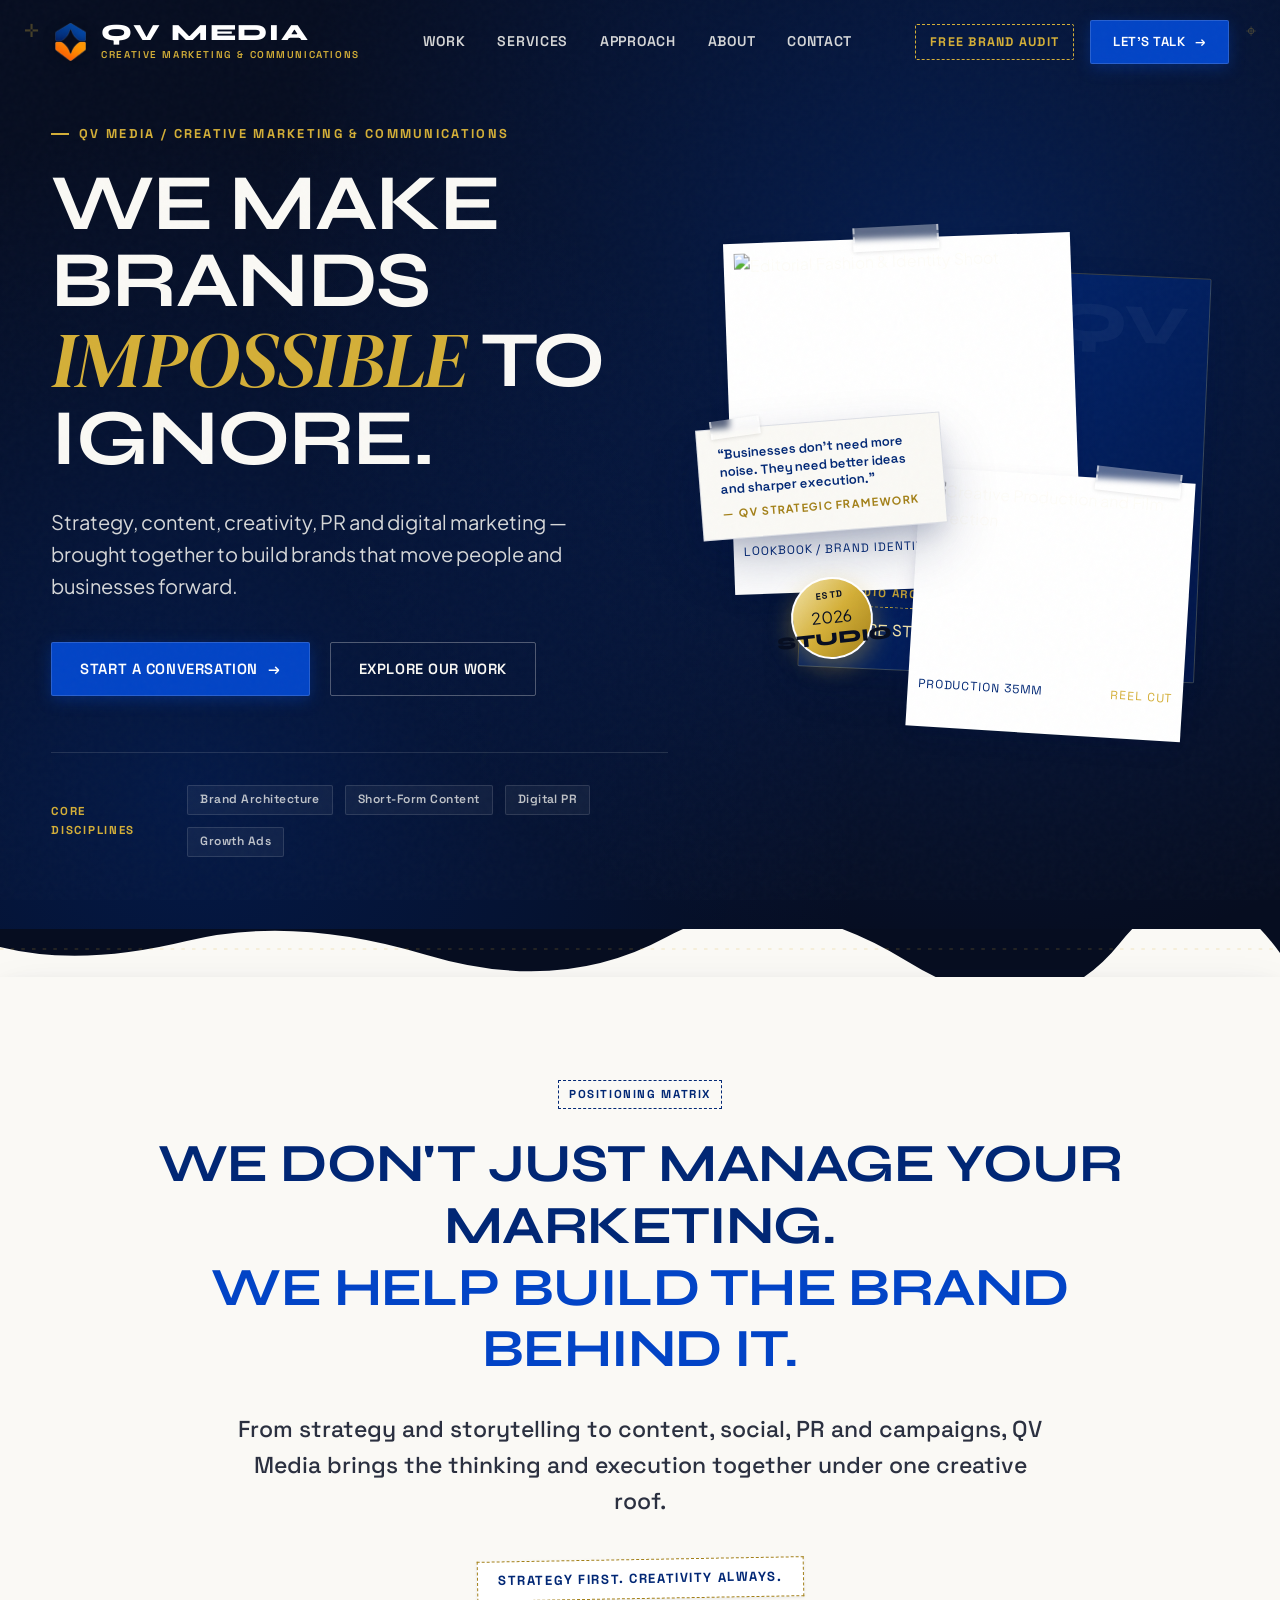
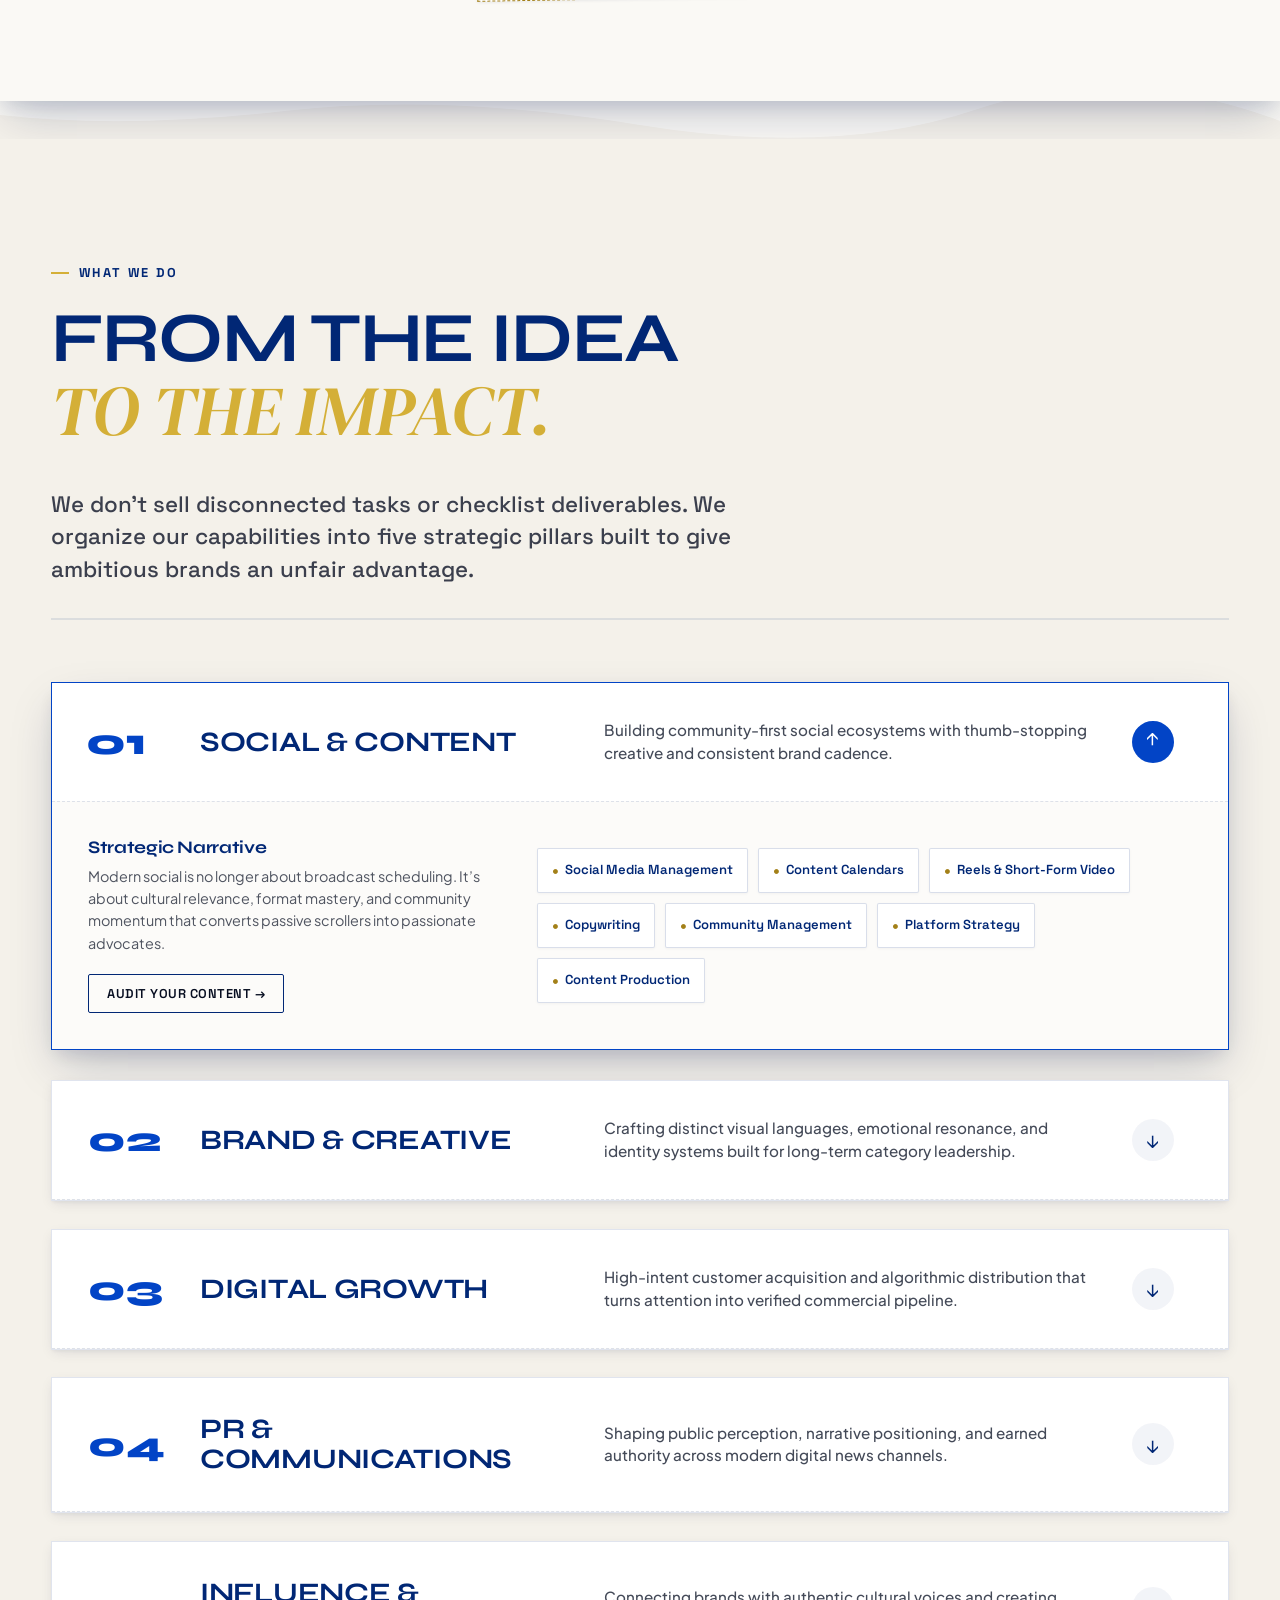
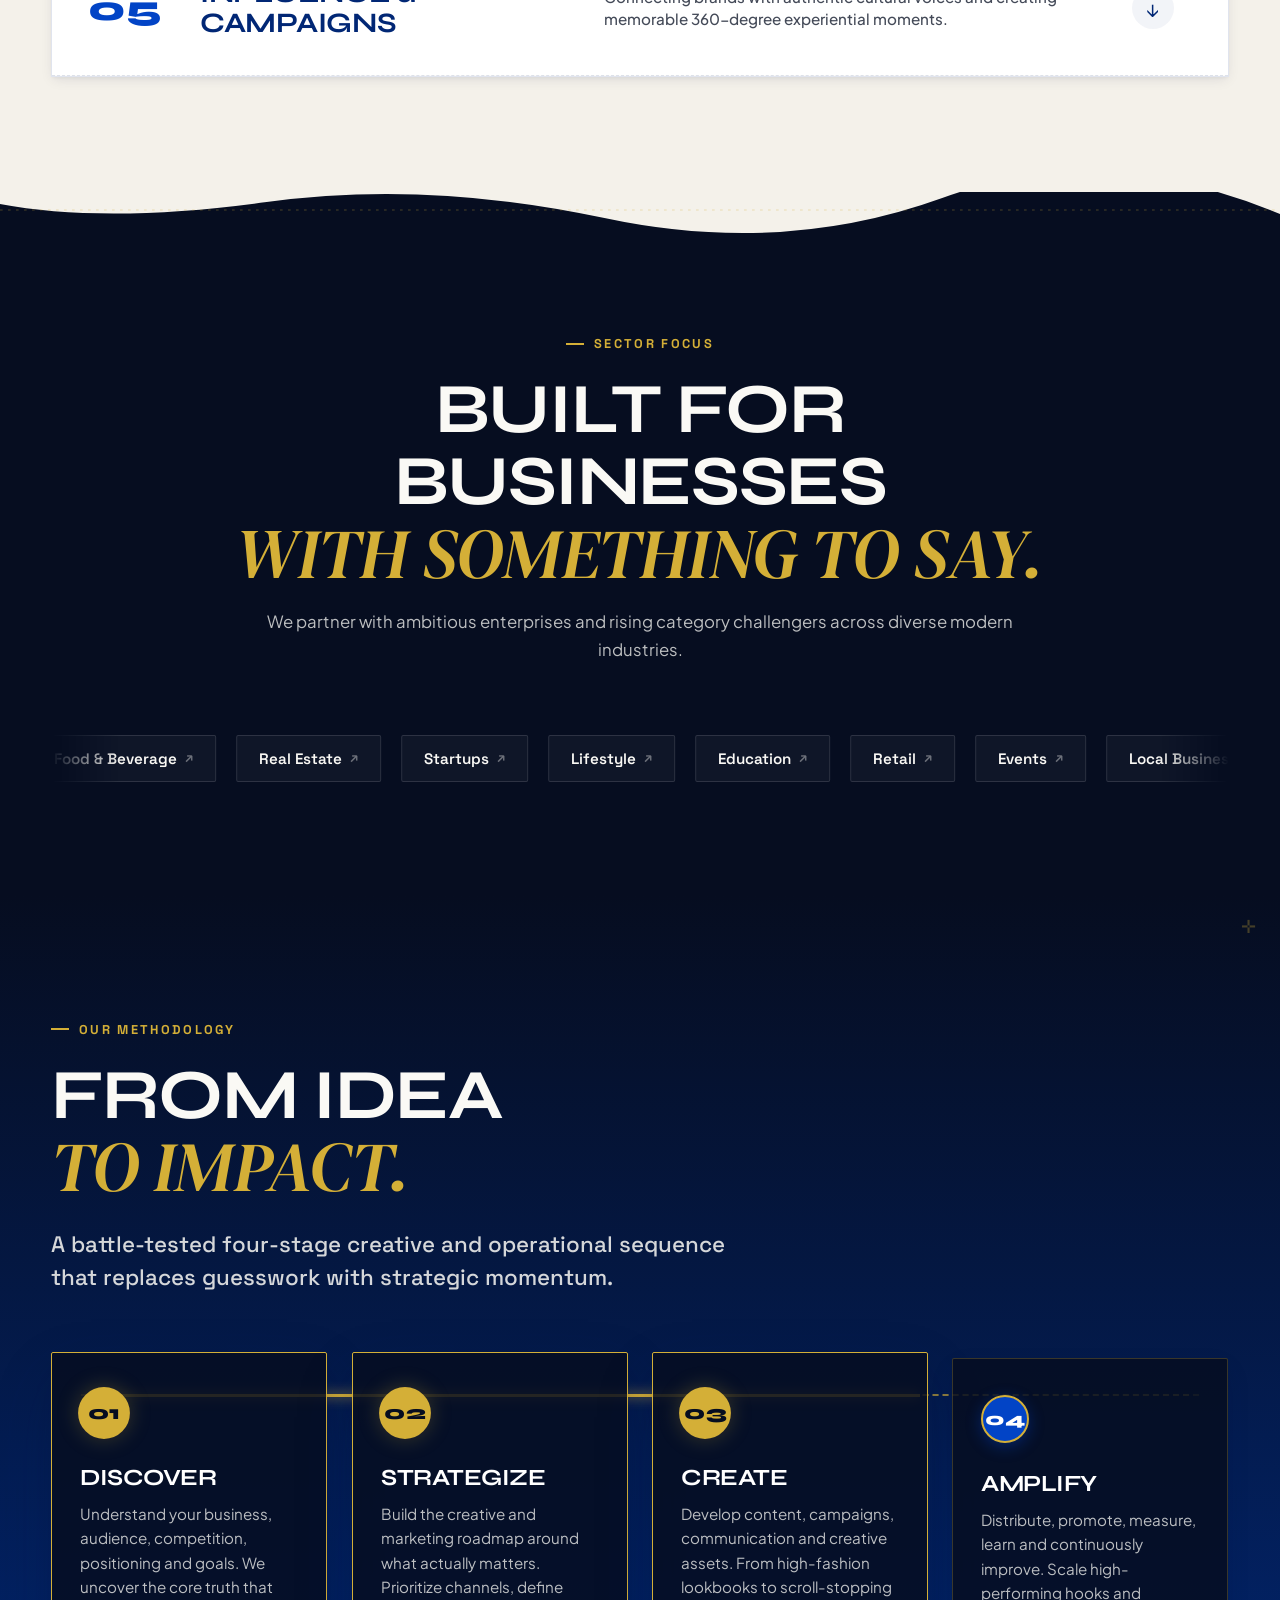
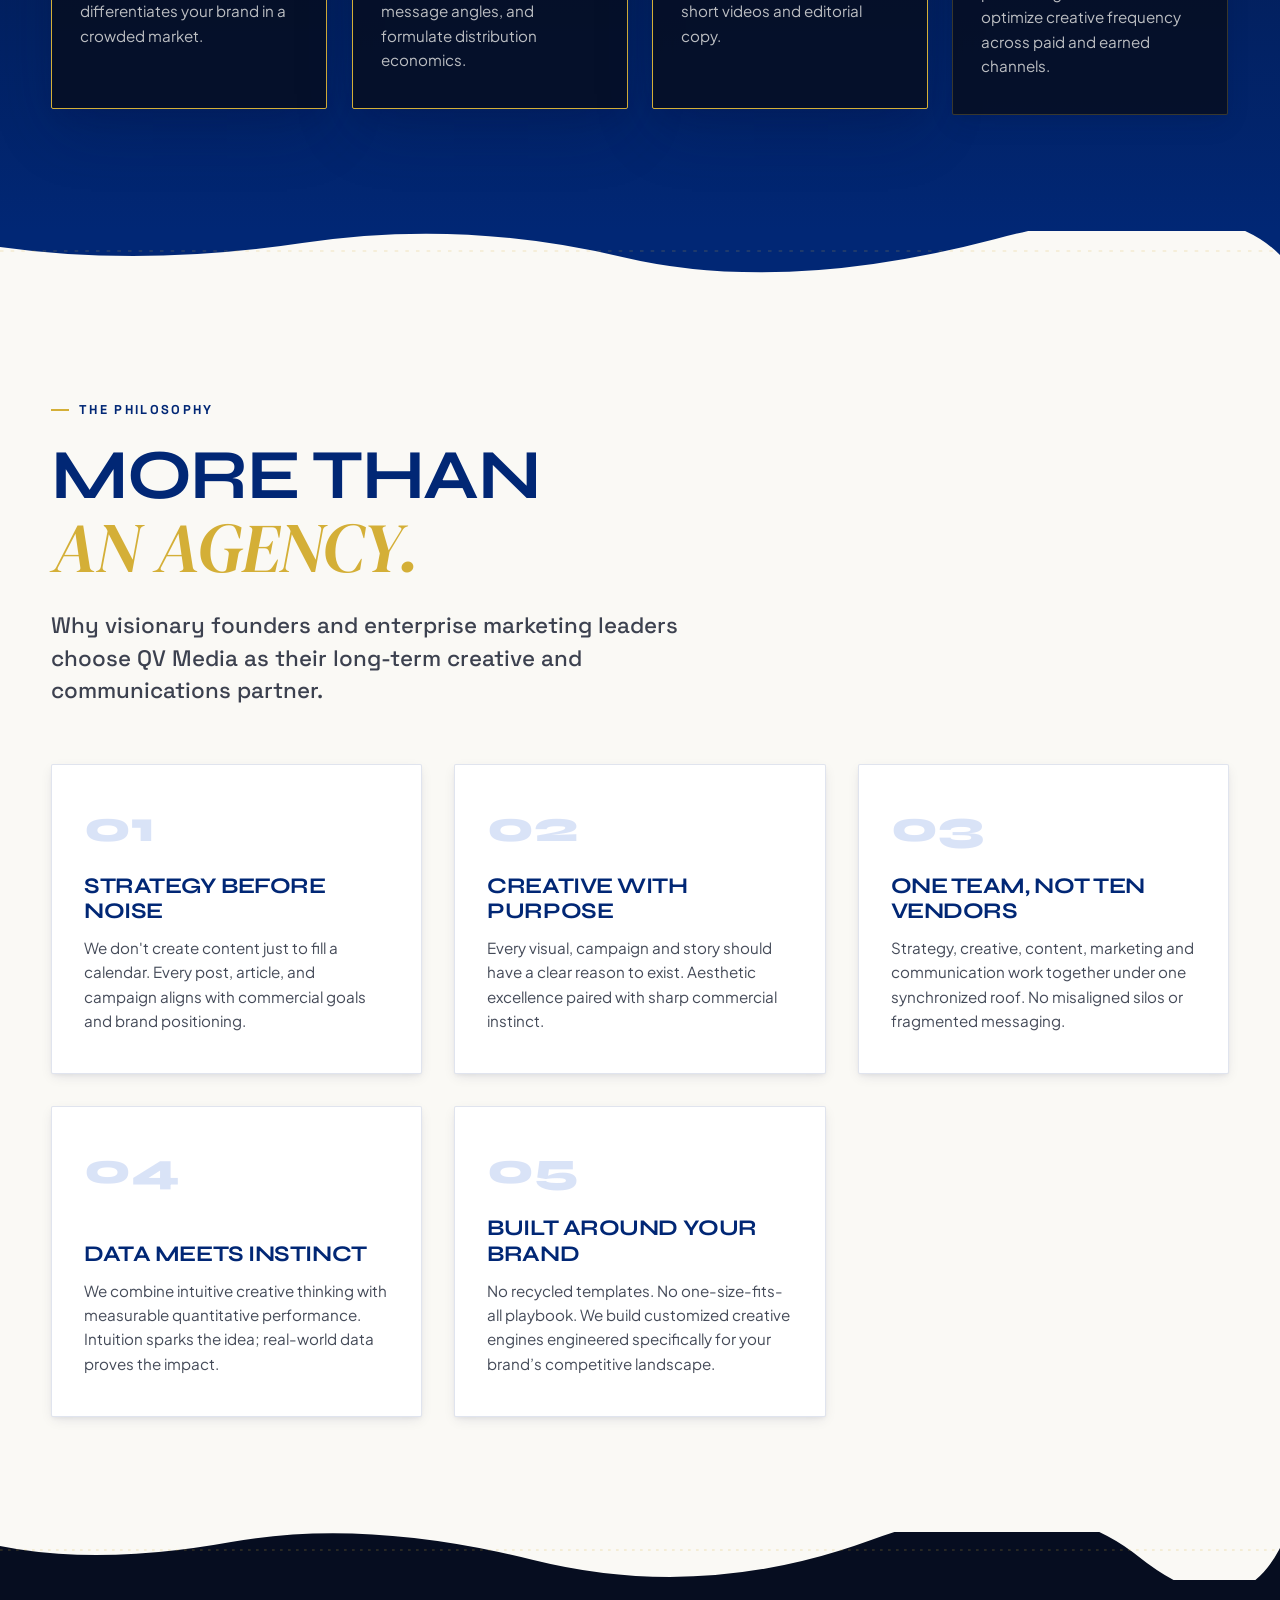
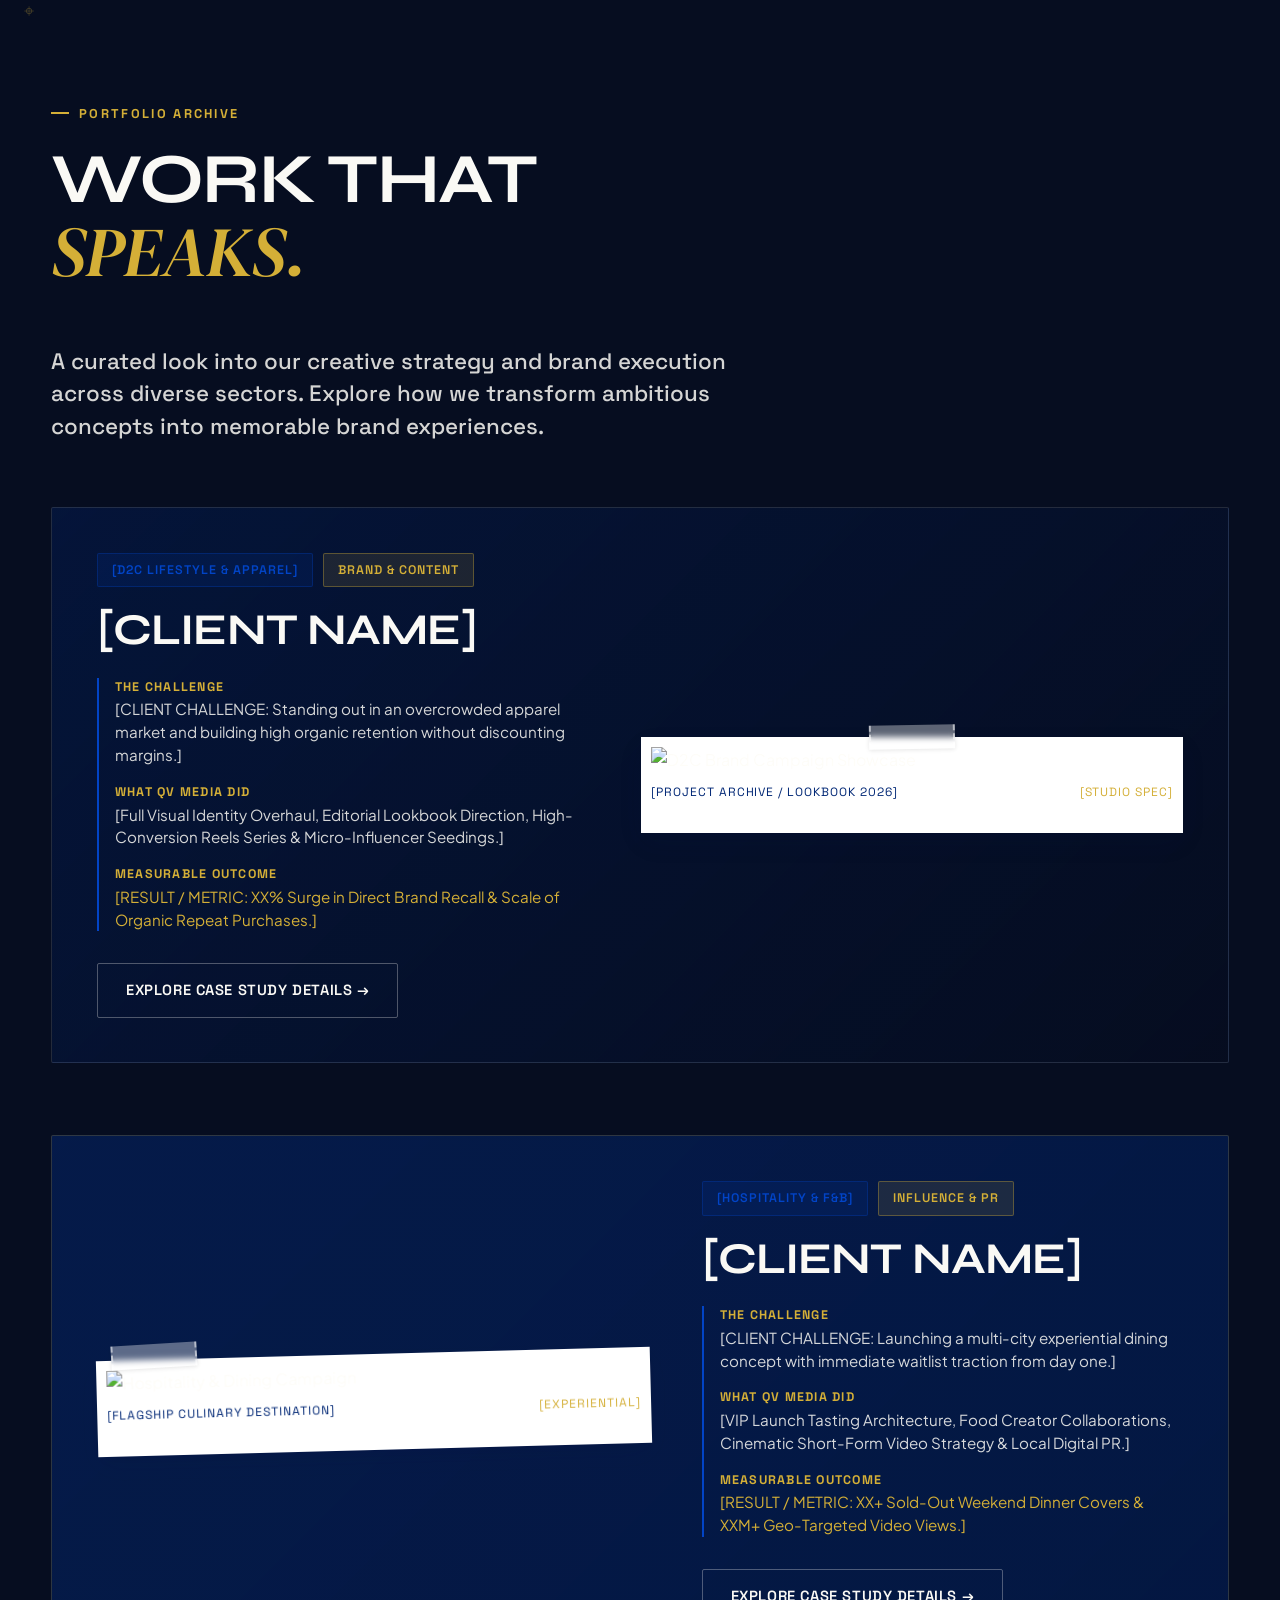
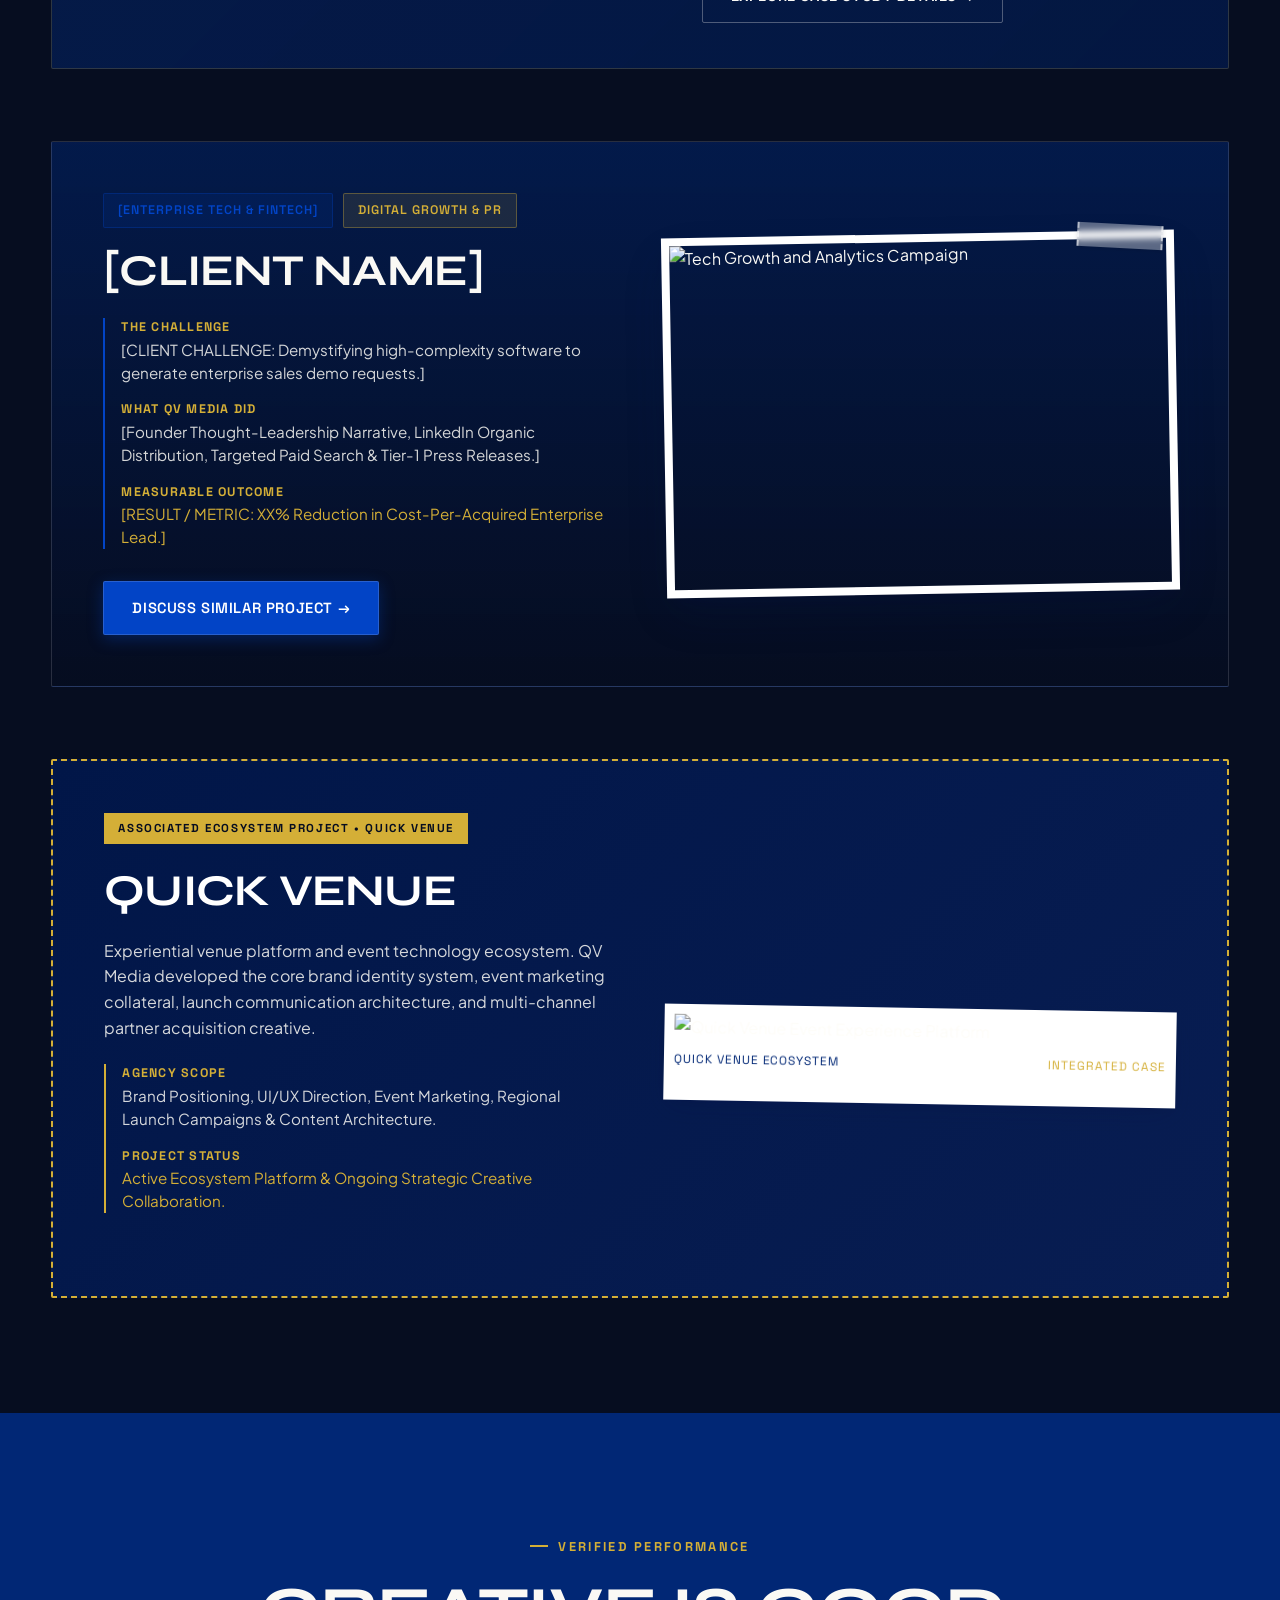
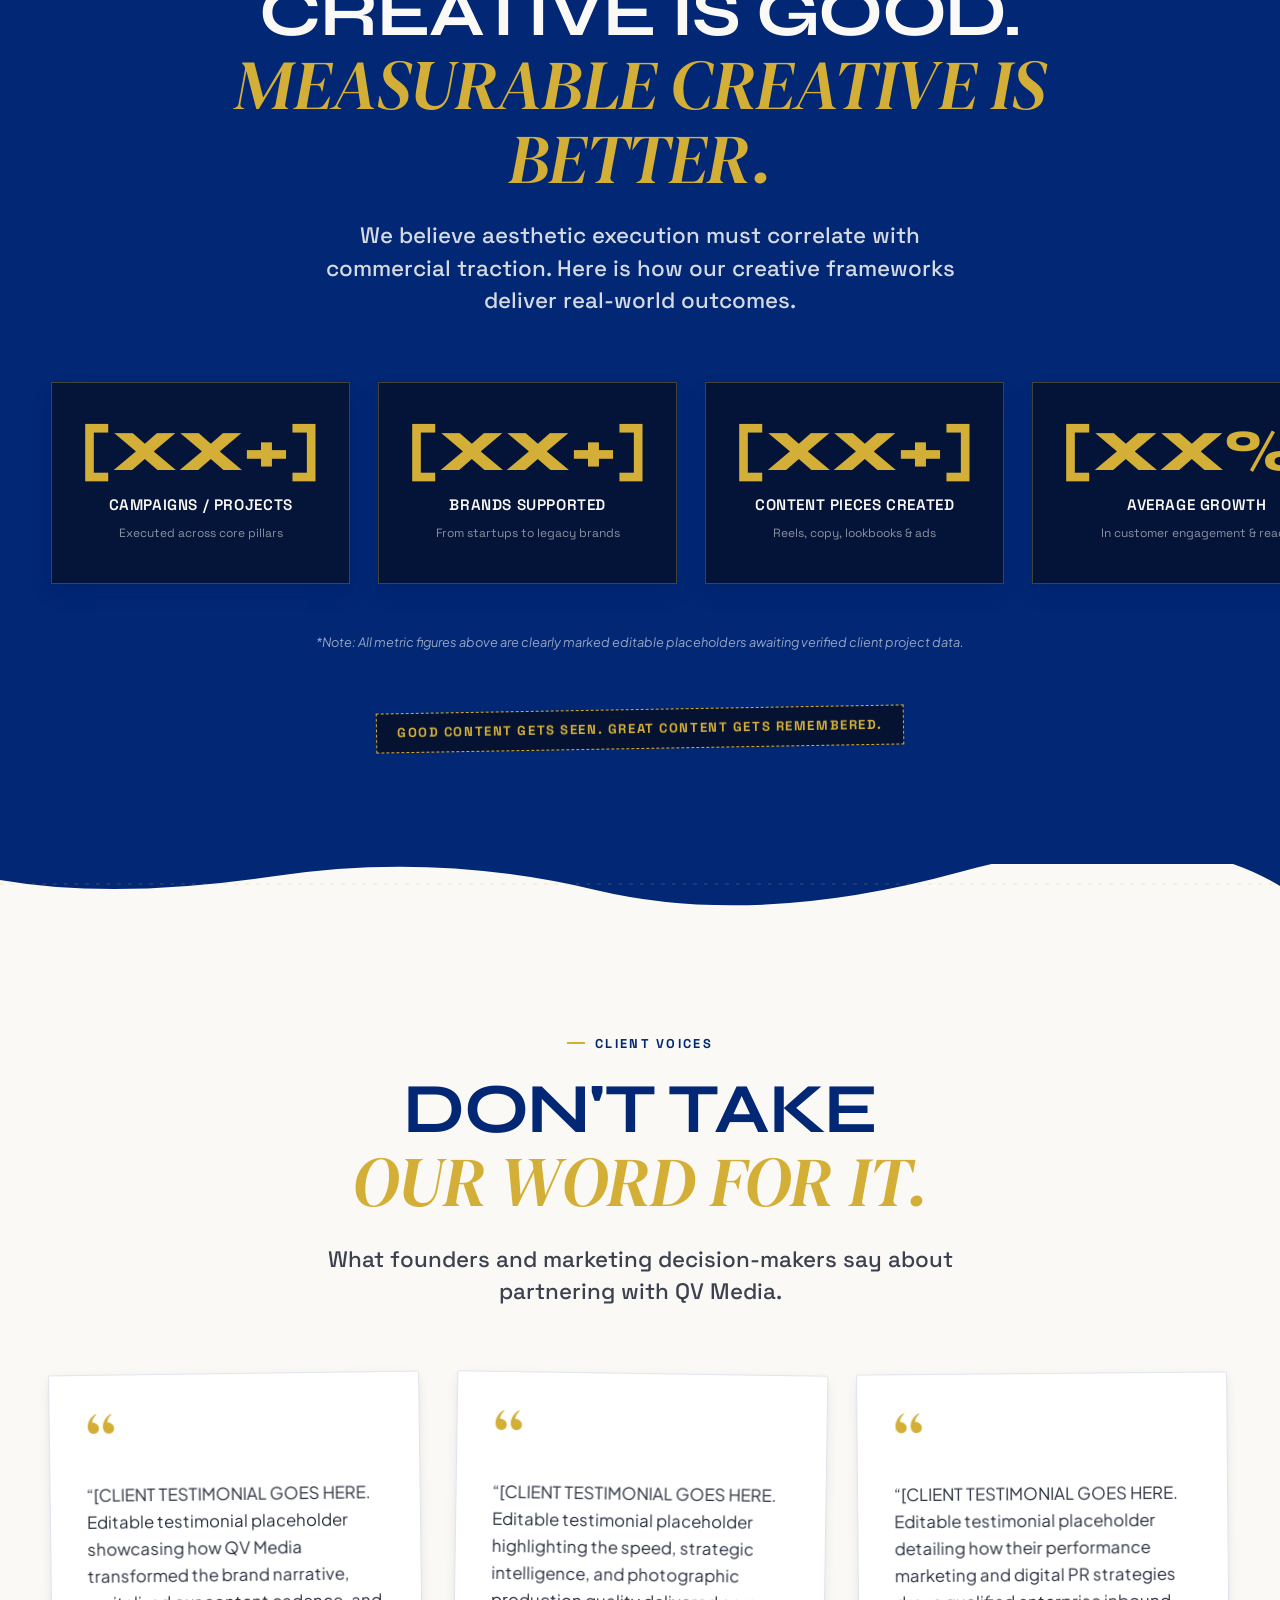
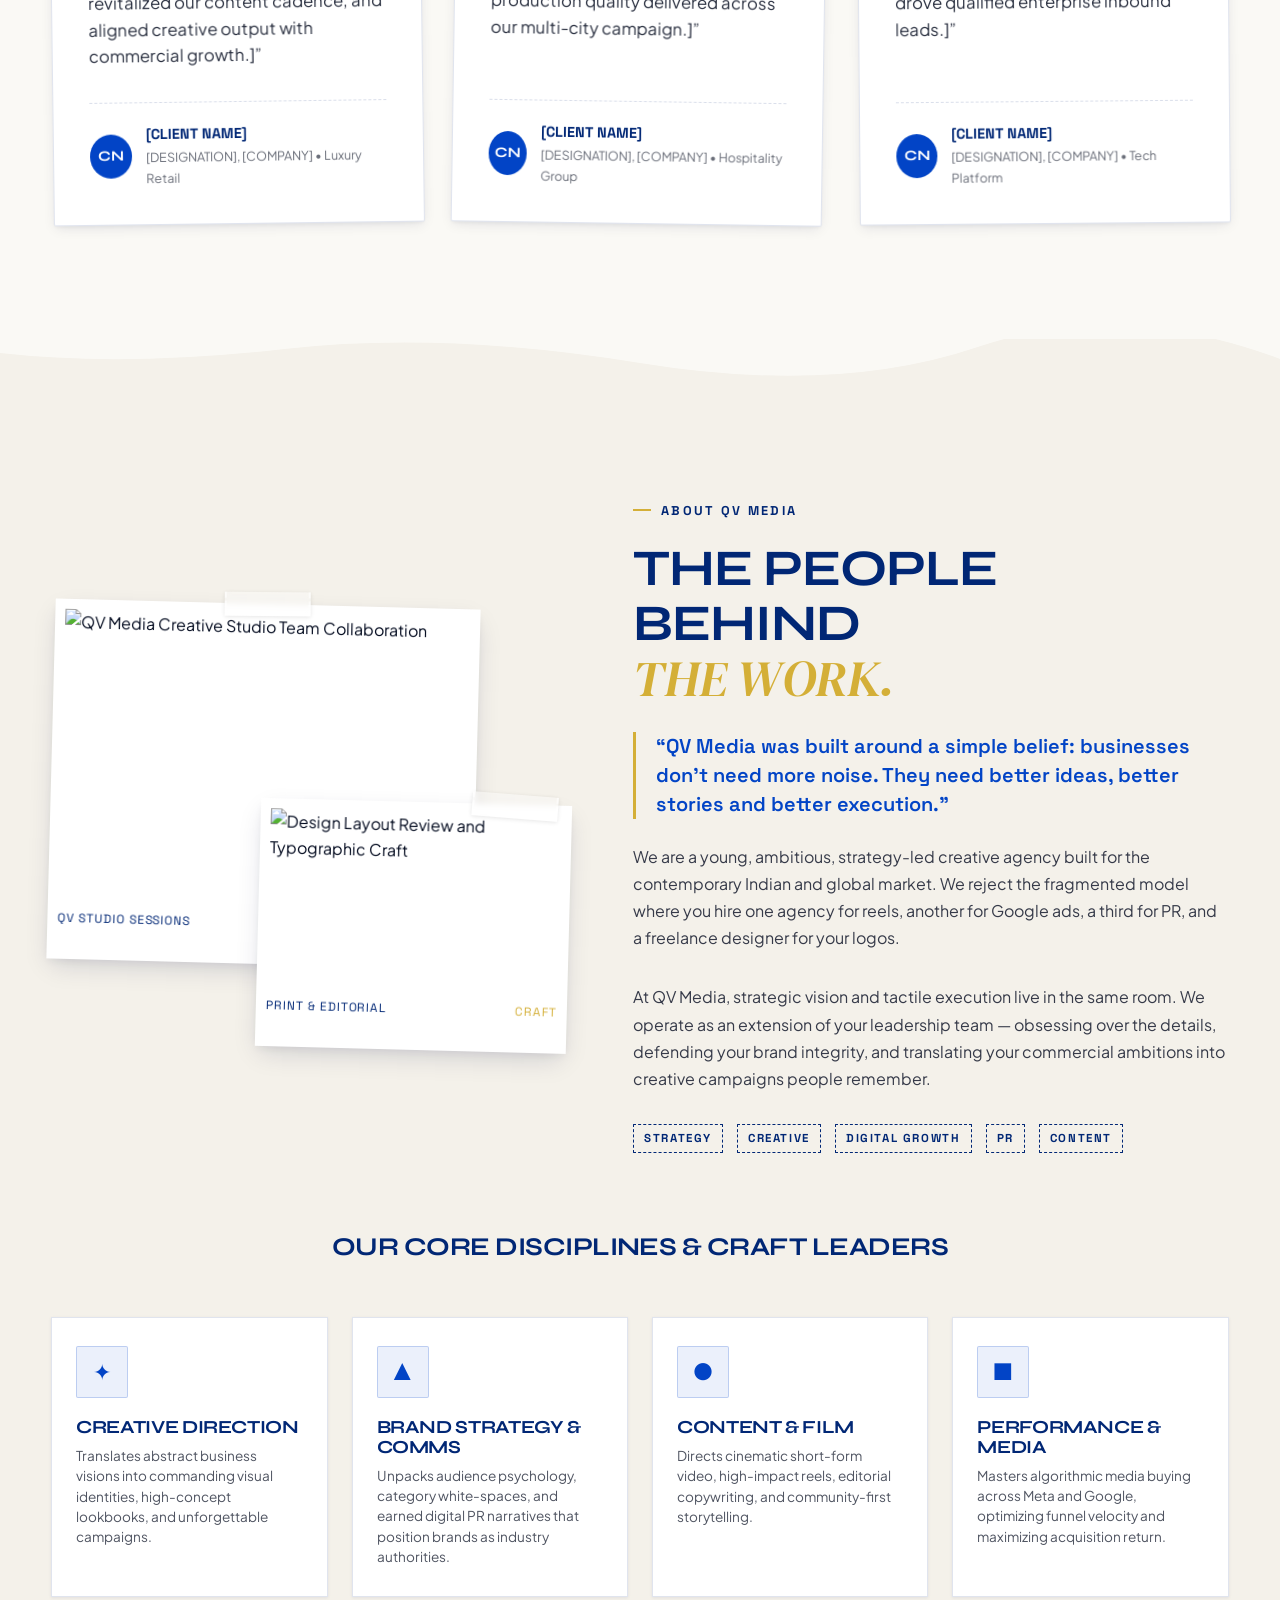
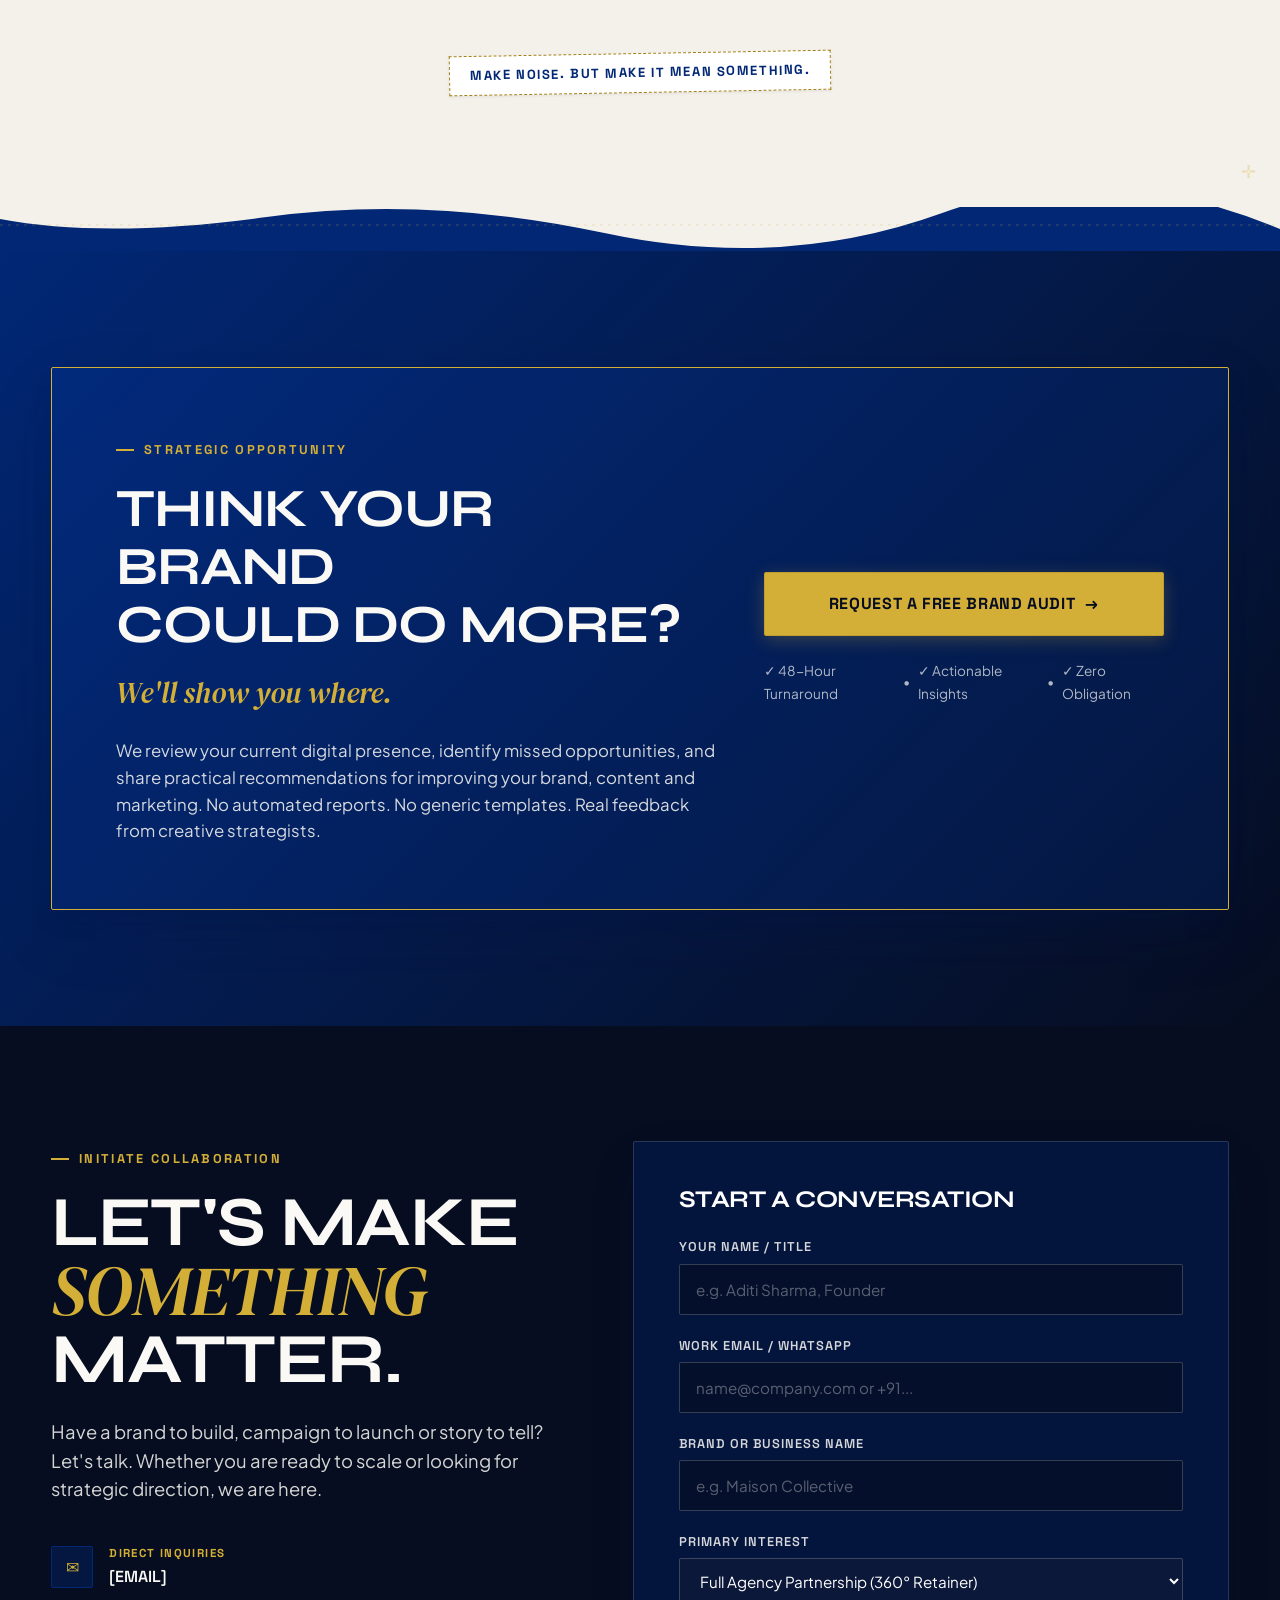
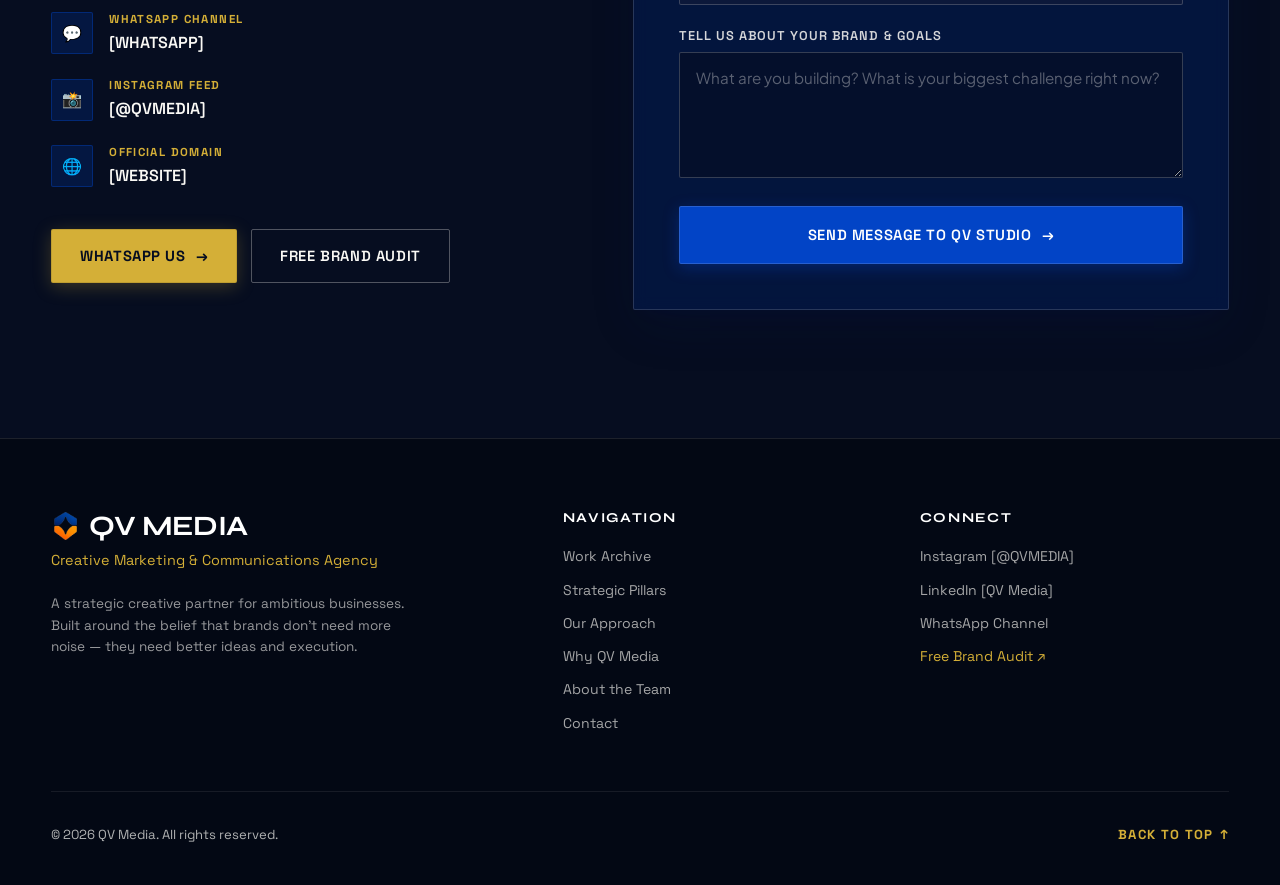
==== QV_MEDIA_STANDALONE.html @ d679d855 "feat: complete QV Media website with advanced paper-cut motion and scroll animation engine" ====
<!DOCTYPE html>
<html lang="en">
<head>
  <meta charset="UTF-8">
  <meta name="viewport" content="width=device-width, initial-scale=1.0">
  <title>QV Media — Creative Marketing & Communications Agency</title>
  <meta name="description" content="QV Media helps ambitious businesses grow through strategy, content, branding, digital marketing, PR and creative campaigns.">
  <meta name="keywords" content="QV Media, creative marketing agency, communications agency, brand strategy, digital growth, PR, content marketing">
  <meta name="author" content="QV Media">

  <!-- Open Graph / Social Meta -->
  <meta property="og:type" content="website">
  <meta property="og:title" content="QV Media — Creative Marketing & Communications Agency">
  <meta property="og:description" content="Strategy, content, creativity, PR and digital marketing — brought together to build brands that move people and businesses forward.">
  <meta property="og:image" content="[data-uri]">
  <meta name="twitter:card" content="summary_large_image">

  <!-- Favicon -->
  <link rel="icon" type="image/png" href="[data-uri]">

  <!-- Google Fonts: Syne (Display), Space Grotesk (Editorial/Structure), DM Serif Display (Italic accents), Plus Jakarta Sans (Clean Modern Body) -->
  <link rel="preconnect" href="https://fonts.googleapis.com">
  <link rel="preconnect" href="https://fonts.gstatic.com" crossorigin>
  <link href="https://fonts.googleapis.com/css2?family=DM+Serif+Display:ital@0;1&family=Plus+Jakarta+Sans:wght@300;400;500;600;700&family=Space+Grotesk:wght@400;500;600;700&family=Syne:wght@700;800&display=swap" rel="stylesheet">

  <!-- Design System Stylesheet -->
  <style>
/* ==========================================================================
   QV MEDIA — PREMIUM ONE-PAGE WEBSITE DESIGN SYSTEM
   Visual Concept: "PAPER-CUT CREATIVE STUDIO"
   Luxury Editorial Magazine × Modern Creative Agency × Contemporary Indian Design
   ========================================================================== */

:root {
  /* Brand Palette */
  --royal-blue: #0244C6;
  --royal-blue-light: #2563EB;
  --royal-blue-subtle: #E8EEFB;
  --midnight-blue: #012775;
  --deep-navy: #011648;
  --ink-black: #060D20;
  --ink-soft: #141E38;
  
  /* Gold Strategic Accent */
  --gold: #D4AF37;
  --gold-light: #F3E5AB;
  --gold-dark: #A38018;
  --gold-glow: rgba(212, 175, 55, 0.25);
  
  /* Paper Tones */
  --paper-white: #FFFFFF;
  --paper-cotton: #FAF9F5;
  --paper-cream: #F4F1EA;
  --paper-parchment: #ECE8DD;
  --paper-border: rgba(1, 39, 117, 0.12);
  --paper-border-gold: rgba(212, 175, 55, 0.35);

  /* Typography */
  --font-display: 'Syne', sans-serif;
  --font-editorial: 'Space Grotesk', sans-serif;
  --font-serif: 'DM Serif Display', Georgia, serif;
  --font-body: 'Plus Jakarta Sans', -apple-system, BlinkMacSystemFont, 'Segoe UI', Roboto, sans-serif;

  /* Paper Shadows */
  --paper-shadow-xs: 0 1px 3px rgba(1, 22, 72, 0.08);
  --paper-shadow-sm: 0 4px 12px -2px rgba(1, 22, 72, 0.1), 0 2px 4px -1px rgba(1, 22, 72, 0.06);
  --paper-shadow-md: 0 10px 25px -4px rgba(1, 22, 72, 0.14), 0 4px 10px -2px rgba(1, 22, 72, 0.08);
  --paper-shadow-lg: 0 20px 45px -8px rgba(1, 22, 72, 0.22), 0 8px 18px -4px rgba(1, 22, 72, 0.12);
  --paper-shadow-lift: 0 25px 60px -10px rgba(1, 22, 72, 0.3), 0 12px 24px -6px rgba(1, 22, 72, 0.15);
  --paper-shadow-dark: 0 20px 50px -10px rgba(0, 0, 0, 0.5);

  /* Transitions */
  --transition-fast: 0.2s cubic-bezier(0.16, 1, 0.3, 1);
  --transition-base: 0.35s cubic-bezier(0.16, 1, 0.3, 1);
  --transition-slow: 0.6s cubic-bezier(0.16, 1, 0.3, 1);

  /* Layout */
  --container-max: 1360px;
  --container-narrow: 1100px;
  --header-height: 84px;
  --header-height-scrolled: 68px;
}

/* --------------------------------------------------------------------------
   RESET & GLOBAL DEFAULTS
   -------------------------------------------------------------------------- */
*, *::before, *::after {
  margin: 0;
  padding: 0;
  box-sizing: border-box;
}

html {
  scroll-behavior: smooth;
  font-size: 16px;
  -webkit-text-size-adjust: 100%;
}

body {
  background-color: var(--ink-black);
  color: var(--paper-cotton);
  font-family: var(--font-body);
  font-weight: 400;
  line-height: 1.65;
  overflow-x: hidden;
  position: relative;
  -webkit-font-smoothing: antialiased;
  -moz-osx-font-smoothing: grayscale;
}

/* Subtle Physical Paper Grain Overlay */
body::before {
  content: '';
  position: fixed;
  inset: 0;
  background-image: url("data:image/svg+xml,%3Csvg viewBox='0 0 200 200' xmlns='http://www.w3.org/2000/svg'%3E%3Cfilter id='paperNoise'%3E%3CfeTurbulence type='fractalNoise' baseFrequency='0.8' numOctaves='3' stitchTiles='stitch'/%3E%3C/filter%3E%3Crect width='100%25' height='100%25' filter='url(%23paperNoise)' opacity='0.025'/%3E%3C/svg%3E");
  pointer-events: none;
  z-index: 9999;
}

img, picture, video, canvas, svg {
  display: block;
  max-width: 100%;
}

input, button, textarea, select {
  font: inherit;
}

a {
  color: inherit;
  text-decoration: none;
  transition: color var(--transition-fast);
}

button {
  cursor: pointer;
  border: none;
  background: none;
}

ul, ol {
  list-style: none;
}

::selection {
  background-color: var(--royal-blue);
  color: var(--paper-white);
}

/* --------------------------------------------------------------------------
   TYPOGRAPHY SYSTEM
   -------------------------------------------------------------------------- */
h1, h2, h3, h4, h5, h6 {
  font-family: var(--font-display);
  font-weight: 700;
  line-height: 1.08;
  letter-spacing: -0.02em;
  color: inherit;
}

.text-gold {
  color: var(--gold) !important;
}

.text-gold-italic {
  color: var(--gold);
  font-family: var(--font-serif);
  font-weight: 400;
  font-style: italic;
  letter-spacing: -0.01em;
}

.text-royal {
  color: var(--royal-blue);
}

.text-muted {
  color: rgba(250, 249, 245, 0.7);
}

.text-muted-dark {
  color: rgba(6, 13, 32, 0.65);
}

.eyebrow {
  display: inline-flex;
  align-items: center;
  gap: 10px;
  font-family: var(--font-editorial);
  font-size: 0.8rem;
  font-weight: 700;
  letter-spacing: 0.18em;
  text-transform: uppercase;
  color: var(--gold);
  margin-bottom: 1.25rem;
}

.eyebrow::before {
  content: '';
  display: inline-block;
  width: 18px;
  height: 2px;
  background: var(--gold);
}

.section-title-large {
  font-size: clamp(2.5rem, 5.5vw, 4.75rem);
  text-transform: uppercase;
  line-height: 1.02;
  margin-bottom: 1.5rem;
}

.section-subtitle {
  font-size: clamp(1.15rem, 2vw, 1.4rem);
  font-family: var(--font-editorial);
  font-weight: 500;
  line-height: 1.45;
  color: rgba(250, 249, 245, 0.85);
  max-width: 680px;
}

.section-subtitle.text-muted-dark,
.services-section .section-subtitle,
.difference-section .section-subtitle,
.testimonials-section .section-subtitle,
.about-section .section-subtitle {
  color: rgba(6, 13, 32, 0.78);
}

/* --------------------------------------------------------------------------
   LAYOUT UTILITIES
   -------------------------------------------------------------------------- */
.container {
  width: 100%;
  max-width: var(--container-max);
  margin-left: auto;
  margin-right: auto;
  padding-left: clamp(1.25rem, 4vw, 3.5rem);
  padding-right: clamp(1.25rem, 4vw, 3.5rem);
}

.container-narrow {
  width: 100%;
  max-width: var(--container-narrow);
  margin-left: auto;
  margin-right: auto;
  padding-left: clamp(1.25rem, 4vw, 3.5rem);
  padding-right: clamp(1.25rem, 4vw, 3.5rem);
}

.section-spacing {
  padding-top: clamp(5rem, 9vw, 9rem);
  padding-bottom: clamp(5rem, 9vw, 9rem);
  position: relative;
}

/* --------------------------------------------------------------------------
   PAPER-CUT SYSTEM & TACTILE COMPONENTS
   -------------------------------------------------------------------------- */

/* Torn paper edge SVG dividers */
.torn-divider-top {
  position: absolute;
  top: -1px;
  left: 0;
  width: 100%;
  height: clamp(32px, 5vw, 64px);
  z-index: 5;
  pointer-events: none;
}

.torn-divider-bottom {
  position: absolute;
  bottom: -1px;
  left: 0;
  width: 100%;
  height: clamp(32px, 5vw, 64px);
  z-index: 5;
  pointer-events: none;
}

.torn-divider-gold-line {
  position: absolute;
  top: -3px;
  left: 0;
  width: 100%;
  height: 3px;
  background: var(--gold);
  opacity: 0.45;
}

/* Paper Sheets & Cards */
.paper-sheet-light {
  background-color: var(--paper-cotton);
  color: var(--ink-black);
  position: relative;
  box-shadow: var(--paper-shadow-lg);
}

.paper-card {
  background-color: var(--paper-white);
  border: 1px solid var(--paper-border);
  box-shadow: var(--paper-shadow-sm);
  border-radius: 2px;
  position: relative;
  transition: transform var(--transition-base), box-shadow var(--transition-base);
}

.paper-card:hover {
  box-shadow: var(--paper-shadow-md);
  transform: translateY(-4px);
}

.paper-card-midnight {
  background: linear-gradient(145deg, var(--midnight-blue) 0%, var(--deep-navy) 100%);
  border: 1px solid rgba(212, 175, 55, 0.2);
  color: var(--paper-cotton);
  box-shadow: var(--paper-shadow-md);
  border-radius: 2px;
  position: relative;
  transition: transform var(--transition-base), box-shadow var(--transition-base);
}

.paper-card-midnight:hover {
  transform: translateY(-4px);
  box-shadow: var(--paper-shadow-lift);
  border-color: rgba(212, 175, 55, 0.45);
}

.paper-card-royal {
  background: linear-gradient(135deg, var(--royal-blue) 0%, var(--midnight-blue) 100%);
  color: var(--paper-white);
  border: 1px solid rgba(255, 255, 255, 0.15);
  box-shadow: var(--paper-shadow-md);
  border-radius: 2px;
}

/* Semi-transparent physical tape strips */
.paper-tape {
  position: absolute;
  height: 24px;
  width: 86px;
  background: rgba(255, 255, 255, 0.35);
  backdrop-filter: blur(3px);
  border-left: 2px dashed rgba(255, 255, 255, 0.55);
  border-right: 2px dashed rgba(255, 255, 255, 0.55);
  box-shadow: 0 1px 4px rgba(0, 0, 0, 0.1);
  pointer-events: none;
  z-index: 10;
}

.tape-top-center {
  top: -12px;
  left: 50%;
  transform: translateX(-50%) rotate(-1deg);
}

.tape-top-left {
  top: -10px;
  left: 14px;
  transform: rotate(-3.5deg);
}

.tape-top-right {
  top: -10px;
  right: 14px;
  transform: rotate(3deg);
}

/* Physical editorial stamps */
.editorial-stamp {
  display: inline-flex;
  align-items: center;
  gap: 8px;
  padding: 4px 10px;
  border: 1.5px dashed var(--gold);
  color: var(--gold);
  font-family: var(--font-editorial);
  font-size: 0.72rem;
  font-weight: 700;
  letter-spacing: 0.14em;
  text-transform: uppercase;
  border-radius: 1px;
}

.editorial-stamp-dark {
  border-color: var(--midnight-blue);
  color: var(--midnight-blue);
}

/* Printed Photo / Physical Polaroid aesthetic */
.paper-photo-frame {
  background: #FFFFFF;
  padding: 10px 10px 30px 10px;
  box-shadow: var(--paper-shadow-md);
  position: relative;
  transition: transform var(--transition-base), box-shadow var(--transition-base);
}

.paper-photo-frame img {
  width: 100%;
  height: 100%;
  object-fit: cover;
  filter: saturate(1.05) contrast(1.03);
}

.paper-photo-caption {
  font-family: var(--font-editorial);
  font-size: 0.75rem;
  letter-spacing: 0.08em;
  text-transform: uppercase;
  color: var(--midnight-blue);
  margin-top: 10px;
  display: flex;
  justify-content: space-between;
  align-items: center;
}

/* Cutout Paper Badge */
.paper-badge {
  display: inline-flex;
  align-items: center;
  gap: 8px;
  padding: 6px 14px;
  background-color: rgba(2, 68, 198, 0.12);
  border: 1px solid rgba(2, 68, 198, 0.3);
  color: var(--royal-blue);
  font-family: var(--font-editorial);
  font-size: 0.78rem;
  font-weight: 600;
  letter-spacing: 0.08em;
  text-transform: uppercase;
  border-radius: 2px;
}

.paper-badge-gold {
  background-color: rgba(212, 175, 55, 0.12);
  border: 1px solid var(--paper-border-gold);
  color: var(--gold);
}

/* --------------------------------------------------------------------------
   BUTTONS & CTAs
   -------------------------------------------------------------------------- */
.btn {
  display: inline-flex;
  align-items: center;
  justify-content: center;
  gap: 10px;
  font-family: var(--font-editorial);
  font-size: 0.92rem;
  font-weight: 600;
  letter-spacing: 0.04em;
  padding: 14px 28px;
  border-radius: 2px;
  position: relative;
  overflow: hidden;
  transition: all var(--transition-base);
  text-transform: uppercase;
}

.btn-primary {
  background-color: var(--royal-blue);
  color: var(--paper-white);
  border: 1px solid rgba(255, 255, 255, 0.15);
  box-shadow: 0 4px 15px rgba(2, 68, 198, 0.35);
}

.btn-primary::after {
  content: '';
  position: absolute;
  bottom: 0;
  left: 0;
  width: 100%;
  height: 3px;
  background: var(--gold);
  transform: scaleX(0);
  transform-origin: right;
  transition: transform var(--transition-base);
}

.btn-primary:hover {
  background-color: #0b50dd;
  transform: translateY(-2px);
  box-shadow: 0 8px 24px rgba(2, 68, 198, 0.5);
  color: var(--paper-white);
}

.btn-primary:hover::after {
  transform: scaleX(1);
  transform-origin: left;
}

.btn-gold {
  background-color: var(--gold);
  color: var(--ink-black);
  font-weight: 700;
  border: 1px solid rgba(0, 0, 0, 0.1);
  box-shadow: 0 4px 18px var(--gold-glow);
}

.btn-gold:hover {
  background-color: #dfba42;
  transform: translateY(-2px);
  box-shadow: 0 8px 26px rgba(212, 175, 55, 0.45);
}

.btn-outline-light {
  background-color: transparent;
  color: var(--paper-cotton);
  border: 1px solid rgba(250, 249, 245, 0.3);
}

.btn-outline-light:hover {
  border-color: var(--gold);
  color: var(--gold);
  background-color: rgba(212, 175, 55, 0.05);
  transform: translateY(-2px);
}

.btn-outline-dark {
  background-color: transparent;
  color: var(--ink-black);
  border: 1.5px solid var(--midnight-blue);
}

.btn-outline-dark:hover {
  background-color: var(--midnight-blue);
  color: var(--paper-white);
  transform: translateY(-2px);
}

.btn-arrow {
  display: inline-block;
  transition: transform var(--transition-fast);
}

.btn:hover .btn-arrow {
  transform: translateX(4px);
}

/* --------------------------------------------------------------------------
   STICKY FLOATING NAVIGATION
   -------------------------------------------------------------------------- */
.header-nav {
  position: fixed;
  top: 0;
  left: 0;
  width: 100%;
  height: var(--header-height);
  z-index: 1000;
  display: flex;
  align-items: center;
  transition: all var(--transition-base);
  padding: 0 clamp(1.25rem, 4vw, 3.5rem);
}

.header-nav.scrolled {
  height: var(--header-height-scrolled);
  background-color: rgba(1, 22, 72, 0.94);
  backdrop-filter: blur(14px);
  border-bottom: 1px solid rgba(212, 175, 55, 0.22);
  box-shadow: 0 8px 30px rgba(0, 0, 0, 0.45);
}

.nav-wrapper {
  width: 100%;
  max-width: var(--container-max);
  margin: 0 auto;
  display: flex;
  align-items: center;
  justify-content: space-between;
}

.brand-logo-link {
  display: flex;
  align-items: center;
  gap: 12px;
  text-decoration: none;
}

.brand-logo-mark {
  width: 38px;
  height: 38px;
  object-fit: contain;
  transition: transform var(--transition-base);
  filter: drop-shadow(0 2px 6px rgba(0, 0, 0, 0.3));
}

.brand-logo-link:hover .brand-logo-mark {
  transform: scale(1.08) rotate(2deg);
}

.brand-logo-text {
  display: flex;
  flex-direction: column;
}

.brand-name {
  font-family: var(--font-display);
  font-size: 1.45rem;
  font-weight: 800;
  letter-spacing: 0.08em;
  color: var(--paper-white);
  line-height: 1;
}

.brand-tagline-micro {
  font-family: var(--font-editorial);
  font-size: 0.62rem;
  font-weight: 600;
  letter-spacing: 0.16em;
  text-transform: uppercase;
  color: var(--gold);
  margin-top: 3px;
}

.nav-links {
  display: flex;
  align-items: center;
  gap: clamp(1.25rem, 2.5vw, 2.5rem);
}

.nav-link {
  font-family: var(--font-editorial);
  font-size: 0.88rem;
  font-weight: 600;
  letter-spacing: 0.05em;
  color: rgba(250, 249, 245, 0.85);
  position: relative;
  padding: 6px 0;
  text-transform: uppercase;
}

.nav-link::after {
  content: '';
  position: absolute;
  bottom: 0;
  left: 0;
  width: 0;
  height: 2px;
  background-color: var(--gold);
  transition: width var(--transition-fast);
}

.nav-link:hover {
  color: var(--paper-white);
}

.nav-link:hover::after {
  width: 100%;
}

.nav-actions {
  display: flex;
  align-items: center;
  gap: 16px;
}

.nav-audit-trigger {
  font-family: var(--font-editorial);
  font-size: 0.78rem;
  font-weight: 700;
  letter-spacing: 0.1em;
  text-transform: uppercase;
  color: var(--gold);
  padding: 7px 14px;
  border: 1px dashed var(--gold);
  border-radius: 2px;
  transition: all var(--transition-fast);
}

.nav-audit-trigger:hover {
  background-color: rgba(212, 175, 55, 0.12);
  transform: translateY(-1px);
}

.nav-cta-btn {
  padding: 10px 22px;
  font-size: 0.82rem;
}

/* Mobile Menu Toggle */
.mobile-toggle-btn {
  display: none;
  flex-direction: column;
  justify-content: center;
  gap: 6px;
  width: 40px;
  height: 40px;
  padding: 8px;
  border: 1px solid rgba(250, 249, 245, 0.2);
  border-radius: 2px;
  background: rgba(1, 39, 117, 0.4);
}

.mobile-toggle-btn span {
  display: block;
  width: 100%;
  height: 2px;
  background-color: var(--paper-white);
  transition: all var(--transition-fast);
}

.mobile-toggle-btn.active span:nth-child(1) {
  transform: translateY(8px) rotate(45deg);
}

.mobile-toggle-btn.active span:nth-child(2) {
  opacity: 0;
}

.mobile-toggle-btn.active span:nth-child(3) {
  transform: translateY(-8px) rotate(-45deg);
}

/* Mobile Drawer Overlay */
.mobile-nav-drawer {
  position: fixed;
  top: 0;
  left: 0;
  width: 100%;
  height: 100vh;
  background-color: var(--ink-black);
  z-index: 999;
  display: flex;
  flex-direction: column;
  justify-content: center;
  padding: 2.5rem;
  transform: translateY(-100%);
  transition: transform 0.45s cubic-bezier(0.16, 1, 0.3, 1);
  border-bottom: 3px solid var(--gold);
}

.mobile-nav-drawer.open {
  transform: translateY(0);
}

.mobile-nav-links {
  display: flex;
  flex-direction: column;
  gap: 1.5rem;
  margin-bottom: 2.5rem;
}

.mobile-nav-link {
  font-family: var(--font-display);
  font-size: 2.2rem;
  font-weight: 700;
  text-transform: uppercase;
  color: var(--paper-cotton);
  border-bottom: 1px solid rgba(250, 249, 245, 0.1);
  padding-bottom: 0.5rem;
}

.mobile-nav-link:hover {
  color: var(--gold);
  padding-left: 10px;
}

/* --------------------------------------------------------------------------
   HERO SECTION: EDITORIAL PAPER COLLAGE
   -------------------------------------------------------------------------- */
.hero-section {
  min-height: min(92vh, 880px);
  padding-top: calc(var(--header-height) + 2rem);
  padding-bottom: 4.5rem;
  position: relative;
  background: radial-gradient(circle at 75% 30%, rgba(2, 68, 198, 0.28) 0%, transparent 60%),
              radial-gradient(circle at 15% 85%, rgba(1, 39, 117, 0.45) 0%, transparent 50%),
              var(--ink-black);
  overflow: hidden;
  display: flex;
  align-items: center;
}

.hero-grid {
  display: grid;
  grid-template-columns: 1.15fr 0.95fr;
  gap: clamp(2rem, 4vw, 5rem);
  align-items: center;
  position: relative;
  z-index: 2;
}

.hero-content {
  position: relative;
  z-index: 3;
}

.hero-title {
  font-size: clamp(2.8rem, 6.2vw, 5.25rem);
  line-height: 0.98;
  text-transform: uppercase;
  margin-bottom: 1.75rem;
  letter-spacing: -0.02em;
}

.hero-description {
  font-size: clamp(1.05rem, 1.6vw, 1.25rem);
  line-height: 1.6;
  color: rgba(250, 249, 245, 0.85);
  max-width: 580px;
  margin-bottom: 2.5rem;
  font-weight: 400;
}

.hero-ctas {
  display: flex;
  flex-wrap: wrap;
  align-items: center;
  gap: 1.25rem;
  margin-bottom: 3.5rem;
}

.hero-trust-strip {
  display: flex;
  align-items: center;
  gap: 20px;
  padding-top: 2rem;
  border-top: 1px solid rgba(250, 249, 245, 0.12);
}

.hero-trust-tag {
  font-family: var(--font-editorial);
  font-size: 0.72rem;
  font-weight: 700;
  letter-spacing: 0.15em;
  text-transform: uppercase;
  color: var(--gold);
}

.hero-trust-list {
  display: flex;
  flex-wrap: wrap;
  gap: 12px;
}

.hero-pill {
  font-family: var(--font-editorial);
  font-size: 0.75rem;
  font-weight: 600;
  letter-spacing: 0.04em;
  padding: 4px 12px;
  background: rgba(255, 255, 255, 0.05);
  border: 1px solid rgba(255, 255, 255, 0.12);
  border-radius: 2px;
  color: rgba(250, 249, 245, 0.75);
}

/* Paper-Cut Moodboard Composition */
.hero-moodboard {
  position: relative;
  width: 100%;
  height: clamp(480px, 60vh, 660px);
  perspective: 1000px;
}

.moodboard-layer {
  position: absolute;
  transition: transform 0.5s cubic-bezier(0.16, 1, 0.3, 1), box-shadow 0.4s ease;
}

/* Layer 1: Midnight blue foundation card */
.moodboard-card-base {
  top: 10%;
  right: 5%;
  width: 78%;
  height: 75%;
  background: linear-gradient(135deg, var(--midnight-blue) 0%, var(--deep-navy) 100%);
  border: 1px solid rgba(212, 175, 55, 0.25);
  box-shadow: var(--paper-shadow-lg);
  transform: rotate(2.5deg);
  border-radius: 2px;
  z-index: 1;
  padding: 24px;
  display: flex;
  flex-direction: column;
  justify-content: flex-end;
}

.moodboard-base-watermark {
  position: absolute;
  top: 20px;
  right: 20px;
  font-family: var(--font-display);
  font-size: 3.5rem;
  font-weight: 800;
  color: rgba(255, 255, 255, 0.04);
  pointer-events: none;
  line-height: 1;
}

/* Layer 2: Main Editorial Photograph (Polaroid style print) */
.moodboard-photo-main {
  top: 4%;
  left: 2%;
  width: 68%;
  height: 65%;
  z-index: 4;
  transform: rotate(-2deg);
}

.moodboard-photo-main .paper-photo-frame {
  height: 100%;
  display: flex;
  flex-direction: column;
}

.moodboard-photo-main img {
  height: calc(100% - 32px);
  width: 100%;
}

/* Layer 3: Secondary Editorial Fragment (Film reel / campaign shoot) */
.moodboard-photo-secondary {
  bottom: 4%;
  right: 8%;
  width: 54%;
  height: 48%;
  z-index: 5;
  transform: rotate(3.5deg);
}

.moodboard-photo-secondary .paper-photo-frame {
  height: 100%;
  display: flex;
  flex-direction: column;
}

.moodboard-photo-secondary img {
  height: calc(100% - 32px);
}

/* Layer 4: Strategy Note Card (Off-white paper scrap) */
.moodboard-note-card {
  top: 38%;
  left: -4%;
  width: 48%;
  background: var(--paper-cotton);
  color: var(--ink-black);
  padding: 16px 20px;
  box-shadow: var(--paper-shadow-lift);
  z-index: 6;
  transform: rotate(-4.5deg);
  border: 1px solid var(--paper-border);
}

.moodboard-note-card p {
  font-family: var(--font-editorial);
  font-size: 0.82rem;
  font-weight: 600;
  line-height: 1.35;
  color: var(--midnight-blue);
  margin-bottom: 6px;
}

.moodboard-note-author {
  font-size: 0.68rem;
  letter-spacing: 0.12em;
  text-transform: uppercase;
  color: var(--gold-dark);
  font-weight: 700;
}

/* Layer 5: Gold Foil Seal / Badge */
.moodboard-gold-seal {
  bottom: 18%;
  left: 14%;
  z-index: 7;
  transform: rotate(-6deg);
}

.gold-seal-circle {
  width: 82px;
  height: 82px;
  border-radius: 50%;
  background: linear-gradient(135deg, #F3E5AB 0%, #D4AF37 50%, #A38018 100%);
  color: var(--ink-black);
  display: flex;
  flex-direction: column;
  align-items: center;
  justify-content: center;
  text-align: center;
  box-shadow: 0 8px 24px rgba(212, 175, 55, 0.4);
  border: 2px solid #FFFFFF;
}

.gold-seal-circle span:first-child {
  font-family: var(--font-editorial);
  font-size: 0.58rem;
  font-weight: 800;
  letter-spacing: 0.16em;
  text-transform: uppercase;
}

.gold-seal-circle span:last-child {
  font-family: var(--font-display);
  font-size: 1.1rem;
  font-weight: 800;
  line-height: 1;
}

/* --------------------------------------------------------------------------
   QUICK BRAND STATEMENT SECTION
   -------------------------------------------------------------------------- */
.brand-statement-section {
  background-color: var(--paper-cotton);
  color: var(--ink-black);
  padding: clamp(5rem, 8vw, 7.5rem) 0;
  position: relative;
  box-shadow: var(--paper-shadow-lg);
  z-index: 10;
}

.statement-wrapper {
  max-width: 1080px;
  margin: 0 auto;
  text-align: center;
}

.statement-eyebrow {
  margin-bottom: 1.5rem;
}

.statement-headline {
  font-size: clamp(1.9rem, 4.2vw, 3.4rem);
  line-height: 1.15;
  color: var(--midnight-blue);
  text-transform: uppercase;
  margin-bottom: 2rem;
  letter-spacing: -0.01em;
}

.statement-headline span {
  color: var(--royal-blue);
}

.statement-copy {
  font-size: clamp(1.15rem, 1.8vw, 1.45rem);
  font-family: var(--font-editorial);
  font-weight: 500;
  line-height: 1.55;
  color: rgba(6, 13, 32, 0.85);
  max-width: 820px;
  margin: 0 auto 2.5rem;
}

.statement-punch-box {
  display: inline-flex;
  align-items: center;
  gap: 14px;
  padding: 8px 20px;
  background-color: #FFFFFF;
  border: 1px dashed var(--gold-dark);
  box-shadow: var(--paper-shadow-xs);
  transform: rotate(-1deg);
}

.statement-punch-text {
  font-family: var(--font-editorial);
  font-size: 0.82rem;
  font-weight: 700;
  letter-spacing: 0.12em;
  text-transform: uppercase;
  color: var(--midnight-blue);
}

/* --------------------------------------------------------------------------
   SERVICES SECTION ("WHAT WE DO") — 5 STRATEGIC PILLARS
   -------------------------------------------------------------------------- */
.services-section {
  background-color: var(--paper-cream);
  color: var(--ink-black);
  position: relative;
  z-index: 10;
}

.services-header {
  display: flex;
  justify-content: space-between;
  align-items: flex-end;
  margin-bottom: clamp(3rem, 5vw, 4.5rem);
  flex-wrap: wrap;
  gap: 2rem;
  border-bottom: 2px solid rgba(1, 39, 117, 0.1);
  padding-bottom: 2rem;
}

.services-pillars-grid {
  display: flex;
  flex-direction: column;
  gap: 1.75rem;
}

/* Individual Strategic Pillar Card */
.pillar-card {
  background: var(--paper-white);
  border: 1px solid var(--paper-border);
  box-shadow: var(--paper-shadow-sm);
  transition: all var(--transition-base);
  position: relative;
  overflow: hidden;
}

.pillar-card::before {
  content: '';
  position: absolute;
  left: 0;
  top: 0;
  bottom: 0;
  width: 4px;
  background-color: var(--royal-blue);
  transform: scaleY(0);
  transform-origin: bottom;
  transition: transform var(--transition-base);
}

.pillar-card:hover {
  box-shadow: var(--paper-shadow-md);
  transform: translateX(4px);
  border-color: rgba(2, 68, 198, 0.3);
}

.pillar-card:hover::before {
  transform: scaleY(1);
}

.pillar-header-trigger {
  width: 100%;
  display: grid;
  grid-template-columns: 80px 1.5fr 2fr 60px;
  align-items: center;
  gap: 2rem;
  padding: clamp(1.5rem, 3vw, 2.25rem);
  text-align: left;
  background: none;
  border: none;
  cursor: pointer;
}

.pillar-num {
  font-family: var(--font-display);
  font-size: 2.2rem;
  font-weight: 800;
  color: var(--royal-blue);
  line-height: 1;
}

.pillar-title {
  font-family: var(--font-display);
  font-size: clamp(1.4rem, 2.2vw, 1.85rem);
  text-transform: uppercase;
  color: var(--midnight-blue);
  letter-spacing: -0.01em;
}

.pillar-summary {
  font-size: 0.95rem;
  line-height: 1.5;
  color: rgba(6, 13, 32, 0.75);
  font-weight: 500;
}

.pillar-chevron {
  display: flex;
  align-items: center;
  justify-content: center;
  width: 42px;
  height: 42px;
  border-radius: 50%;
  background: rgba(1, 39, 117, 0.05);
  color: var(--midnight-blue);
  font-size: 1.25rem;
  transition: transform var(--transition-fast), background var(--transition-fast);
}

.pillar-card.active .pillar-chevron {
  transform: rotate(180deg);
  background: var(--royal-blue);
  color: var(--paper-white);
}

/* Expandable content drawer */
.pillar-drawer {
  max-height: 0;
  overflow: hidden;
  transition: max-height 0.45s cubic-bezier(0.16, 1, 0.3, 1);
  background: #FCFBF9;
  border-top: 1px dashed rgba(1, 39, 117, 0.12);
}

.pillar-card.active .pillar-drawer {
  max-height: 500px;
}

.pillar-drawer-content {
  padding: clamp(1.5rem, 3vw, 2.25rem);
  display: grid;
  grid-template-columns: 1fr 1.6fr;
  gap: 2.5rem;
  align-items: center;
}

.pillar-drawer-meta h4 {
  font-size: 1.1rem;
  color: var(--midnight-blue);
  margin-bottom: 0.5rem;
}

.pillar-drawer-meta p {
  font-size: 0.9rem;
  color: rgba(6, 13, 32, 0.7);
  line-height: 1.55;
  margin-bottom: 1.25rem;
}

.pillar-services-list {
  display: flex;
  flex-wrap: wrap;
  gap: 10px;
}

.pillar-tag {
  display: inline-flex;
  align-items: center;
  gap: 6px;
  padding: 7px 14px;
  background-color: #FFFFFF;
  border: 1px solid rgba(1, 39, 117, 0.15);
  border-radius: 2px;
  font-family: var(--font-editorial);
  font-size: 0.82rem;
  font-weight: 600;
  color: var(--midnight-blue);
  box-shadow: 0 1px 3px rgba(0, 0, 0, 0.04);
  transition: all var(--transition-fast);
}

.pillar-tag::before {
  content: '•';
  color: var(--gold-dark);
  font-size: 1.1rem;
}

.pillar-tag:hover {
  border-color: var(--royal-blue);
  color: var(--royal-blue);
  transform: translateY(-2px);
}

/* --------------------------------------------------------------------------
   WHO WE WORK WITH (EDITORIAL STRIP)
   -------------------------------------------------------------------------- */
.who-we-work-with-section {
  background-color: var(--ink-black);
  color: var(--paper-cotton);
  padding: clamp(4.5rem, 7vw, 6.5rem) 0;
  position: relative;
  overflow: hidden;
}

.categories-header {
  text-align: center;
  max-width: 820px;
  margin: 0 auto 3rem;
}

.categories-grid {
  display: flex;
  flex-wrap: wrap;
  justify-content: center;
  gap: 14px;
  max-width: 1100px;
  margin: 0 auto;
}

.category-chip {
  display: inline-flex;
  align-items: center;
  gap: 8px;
  padding: 10px 22px;
  background: rgba(255, 255, 255, 0.04);
  border: 1px solid rgba(255, 255, 255, 0.12);
  border-radius: 2px;
  font-family: var(--font-editorial);
  font-size: 0.95rem;
  font-weight: 600;
  color: var(--paper-cotton);
  transition: all var(--transition-fast);
  position: relative;
}

.category-chip:hover {
  background: var(--royal-blue);
  border-color: var(--gold);
  color: var(--paper-white);
  transform: translateY(-3px) scale(1.03);
  box-shadow: 0 6px 20px rgba(2, 68, 198, 0.4);
}

.category-chip::after {
  content: '↗';
  font-size: 0.85rem;
  opacity: 0.4;
  transition: opacity var(--transition-fast), transform var(--transition-fast);
}

.category-chip:hover::after {
  opacity: 1;
  color: var(--gold);
  transform: translate(2px, -2px);
}

/* --------------------------------------------------------------------------
   OUR APPROACH (CONNECTED PAPER STRIP TIMELINE)
   -------------------------------------------------------------------------- */
.approach-section {
  background: linear-gradient(180deg, var(--ink-black) 0%, var(--midnight-blue) 100%);
  color: var(--paper-cotton);
  position: relative;
}

.approach-timeline-strip {
  display: grid;
  grid-template-columns: repeat(4, 1fr);
  gap: 1.5rem;
  margin-top: 4rem;
  position: relative;
}

/* Continuous connecting timeline bar */
.approach-timeline-strip::before {
  content: '';
  position: absolute;
  top: 36px;
  left: 30px;
  right: 30px;
  height: 2px;
  background: dashed rgba(212, 175, 55, 0.4);
  border-top: 2px dashed rgba(212, 175, 55, 0.45);
  z-index: 1;
}

.approach-step-card {
  background: rgba(6, 13, 32, 0.85);
  border: 1px solid rgba(212, 175, 55, 0.25);
  padding: 2.25rem 1.75rem;
  border-radius: 2px;
  position: relative;
  z-index: 2;
  box-shadow: var(--paper-shadow-md);
  transition: all var(--transition-base);
}

.approach-step-card:hover {
  transform: translateY(-6px);
  border-color: var(--gold);
  box-shadow: var(--paper-shadow-lift);
}

.step-indicator {
  display: inline-flex;
  align-items: center;
  justify-content: center;
  width: 48px;
  height: 48px;
  background-color: var(--royal-blue);
  color: var(--paper-white);
  border: 2px solid var(--gold);
  border-radius: 50%;
  font-family: var(--font-display);
  font-size: 1.15rem;
  font-weight: 800;
  margin-bottom: 1.75rem;
  box-shadow: 0 4px 15px rgba(2, 68, 198, 0.4);
}

.step-title {
  font-size: 1.45rem;
  text-transform: uppercase;
  margin-bottom: 0.75rem;
  color: var(--paper-white);
}

.step-description {
  font-size: 0.95rem;
  line-height: 1.6;
  color: rgba(250, 249, 245, 0.75);
}

/* --------------------------------------------------------------------------
   THE QV MEDIA DIFFERENCE (5 PRINCIPLES)
   -------------------------------------------------------------------------- */
.difference-section {
  background-color: var(--paper-cotton);
  color: var(--ink-black);
  position: relative;
  z-index: 10;
}

.difference-grid {
  display: grid;
  grid-template-columns: repeat(auto-fit, minmax(280px, 1fr));
  gap: 2rem;
  margin-top: 3.5rem;
}

.difference-card {
  background: var(--paper-white);
  border: 1px solid var(--paper-border);
  padding: 2.5rem 2rem;
  border-radius: 2px;
  box-shadow: var(--paper-shadow-sm);
  position: relative;
  transition: all var(--transition-base);
  display: flex;
  flex-direction: column;
  justify-content: space-between;
}

.difference-card:hover {
  transform: translateY(-6px);
  box-shadow: var(--paper-shadow-md);
  border-color: rgba(2, 68, 198, 0.35);
}

.diff-index {
  font-family: var(--font-display);
  font-size: 2.75rem;
  font-weight: 800;
  color: rgba(2, 68, 198, 0.15);
  line-height: 1;
  margin-bottom: 1.5rem;
  transition: color var(--transition-fast);
}

.difference-card:hover .diff-index {
  color: var(--gold);
}

.diff-title {
  font-size: 1.4rem;
  color: var(--midnight-blue);
  text-transform: uppercase;
  margin-bottom: 0.75rem;
  line-height: 1.15;
}

.diff-copy {
  font-size: 0.95rem;
  color: rgba(6, 13, 32, 0.75);
  line-height: 1.6;
}

/* --------------------------------------------------------------------------
   WORK / CASE STUDIES (EDITORIAL PORTFOLIO — 4 COMPOSITIONS)
   -------------------------------------------------------------------------- */
.work-section {
  background-color: var(--ink-black);
  color: var(--paper-cotton);
  position: relative;
}

.work-header {
  display: flex;
  justify-content: space-between;
  align-items: flex-end;
  margin-bottom: clamp(3rem, 5vw, 5rem);
  flex-wrap: wrap;
  gap: 2rem;
}

.work-cases-stack {
  display: flex;
  flex-direction: column;
  gap: 4.5rem;
}

/* Layout 1: Split Editorial Layout */
.case-split-layout {
  display: grid;
  grid-template-columns: 1fr 1.1fr;
  gap: clamp(2rem, 4vw, 4.5rem);
  align-items: center;
  background: linear-gradient(135deg, rgba(1, 39, 117, 0.3) 0%, rgba(6, 13, 32, 0.8) 100%);
  border: 1px solid rgba(250, 249, 245, 0.12);
  padding: clamp(1.75rem, 3.5vw, 3rem);
  border-radius: 2px;
  position: relative;
}

.case-split-layout:hover {
  border-color: rgba(212, 175, 55, 0.35);
}

.case-info {
  display: flex;
  flex-direction: column;
}

.case-tags {
  display: flex;
  gap: 10px;
  margin-bottom: 1.25rem;
  flex-wrap: wrap;
}

.case-title {
  font-size: clamp(2rem, 3.5vw, 2.75rem);
  text-transform: uppercase;
  margin-bottom: 1.5rem;
  line-height: 1.05;
}

.case-specs {
  display: flex;
  flex-direction: column;
  gap: 1rem;
  margin-bottom: 2rem;
  padding-left: 1rem;
  border-left: 2px solid var(--royal-blue);
}

.spec-item {
  font-size: 0.95rem;
  line-height: 1.5;
}

.spec-label {
  font-family: var(--font-editorial);
  font-weight: 700;
  font-size: 0.78rem;
  letter-spacing: 0.1em;
  text-transform: uppercase;
  color: var(--gold);
  display: block;
  margin-bottom: 2px;
}

.spec-value {
  color: rgba(250, 249, 245, 0.85);
}

/* Layout 2: Stacked Paper-Card Composition */
.case-stacked-layout {
  display: grid;
  grid-template-columns: 1.15fr 1fr;
  gap: clamp(2rem, 4vw, 4.5rem);
  align-items: center;
  background: linear-gradient(135deg, rgba(2, 68, 198, 0.25) 0%, rgba(1, 39, 117, 0.4) 100%);
  border: 1px solid rgba(212, 175, 55, 0.2);
  padding: clamp(1.75rem, 3.5vw, 3rem);
  border-radius: 2px;
  position: relative;
}

/* Layout 3: Full-Width Editorial Hero Composition */
.case-fullwidth-layout {
  position: relative;
  background: linear-gradient(180deg, rgba(1, 39, 117, 0.5) 0%, rgba(6, 13, 32, 0.9) 100%);
  border: 1px solid rgba(250, 249, 245, 0.14);
  border-radius: 2px;
  overflow: hidden;
  padding: clamp(2rem, 4vw, 3.5rem);
}

.case-fullwidth-grid {
  display: grid;
  grid-template-columns: 1fr 1fr;
  gap: 3rem;
  align-items: center;
}

.case-fullwidth-image-banner {
  width: 100%;
  height: clamp(300px, 40vh, 440px);
  position: relative;
}

.case-fullwidth-image-banner img {
  width: 100%;
  height: 100%;
  object-fit: cover;
  border: 8px solid #FFFFFF;
  box-shadow: var(--paper-shadow-lg);
  transform: rotate(-1deg);
}

/* Ecosystem Spotlight: Quick Venue */
.case-ecosystem-spotlight {
  background: linear-gradient(135deg, var(--deep-navy) 0%, #081D52 100%);
  border: 2px dashed var(--gold);
  border-radius: 2px;
  padding: clamp(2rem, 4vw, 3.5rem);
  position: relative;
}

.ecosystem-badge {
  display: inline-flex;
  align-items: center;
  gap: 8px;
  padding: 6px 14px;
  background: var(--gold);
  color: var(--ink-black);
  font-family: var(--font-editorial);
  font-size: 0.72rem;
  font-weight: 800;
  letter-spacing: 0.14em;
  text-transform: uppercase;
  margin-bottom: 1.5rem;
}

/* --------------------------------------------------------------------------
   RESULTS / PROOF SECTION
   -------------------------------------------------------------------------- */
.proof-section {
  background-color: var(--midnight-blue);
  color: var(--paper-cotton);
  position: relative;
  overflow: hidden;
}

.proof-header {
  text-align: center;
  max-width: 860px;
  margin: 0 auto 4rem;
}

.proof-metrics-grid {
  display: grid;
  grid-template-columns: repeat(4, 1fr);
  gap: 1.75rem;
}

.metric-paper-card {
  background: rgba(6, 13, 32, 0.7);
  border: 1px solid rgba(212, 175, 55, 0.3);
  padding: 2.5rem 1.75rem;
  text-align: center;
  position: relative;
  box-shadow: var(--paper-shadow-md);
  transition: transform var(--transition-base), border-color var(--transition-base);
}

.metric-paper-card:hover {
  transform: translateY(-5px);
  border-color: var(--gold);
}

.metric-value {
  font-family: var(--font-display);
  font-size: clamp(2.75rem, 4.5vw, 4rem);
  font-weight: 800;
  color: var(--gold);
  line-height: 1;
  margin-bottom: 0.75rem;
}

.metric-label {
  font-family: var(--font-editorial);
  font-size: 0.95rem;
  font-weight: 600;
  letter-spacing: 0.04em;
  text-transform: uppercase;
  color: var(--paper-cotton);
}

.metric-sub {
  font-size: 0.75rem;
  color: rgba(250, 249, 245, 0.55);
  margin-top: 6px;
  font-family: var(--font-editorial);
}

.proof-disclaimer {
  text-align: center;
  margin-top: 3rem;
  font-size: 0.8rem;
  color: rgba(250, 249, 245, 0.6);
  font-style: italic;
}

/* --------------------------------------------------------------------------
   TESTIMONIALS SECTION
   -------------------------------------------------------------------------- */
.testimonials-section {
  background-color: var(--paper-cotton);
  color: var(--ink-black);
  position: relative;
  z-index: 10;
}

.testimonials-header {
  text-align: center;
  max-width: 780px;
  margin: 0 auto 4rem;
}

.testimonials-grid {
  display: grid;
  grid-template-columns: repeat(3, 1fr);
  gap: 2rem;
}

.testimonial-paper-card {
  background: var(--paper-white);
  border: 1px solid var(--paper-border);
  padding: 2.75rem 2.25rem 2.25rem;
  border-radius: 2px;
  box-shadow: var(--paper-shadow-sm);
  position: relative;
  display: flex;
  flex-direction: column;
  justify-content: space-between;
  transition: transform var(--transition-base), box-shadow var(--transition-base);
}

.testimonial-paper-card:hover {
  transform: translateY(-5px);
  box-shadow: var(--paper-shadow-md);
  border-color: rgba(2, 68, 198, 0.3);
}

.quote-mark {
  font-family: var(--font-serif);
  font-size: 4.5rem;
  line-height: 0.6;
  color: var(--gold);
  margin-bottom: 1.25rem;
}

.testimonial-text {
  font-size: 1.05rem;
  line-height: 1.6;
  color: rgba(6, 13, 32, 0.85);
  margin-bottom: 2rem;
  font-style: normal;
}

.client-profile {
  display: flex;
  align-items: center;
  gap: 14px;
  border-top: 1px dashed rgba(1, 39, 117, 0.15);
  padding-top: 1.25rem;
}

.client-avatar-placeholder {
  width: 44px;
  height: 44px;
  border-radius: 50%;
  background: var(--royal-blue);
  color: var(--paper-white);
  display: flex;
  align-items: center;
  justify-content: center;
  font-family: var(--font-display);
  font-weight: 700;
  font-size: 0.9rem;
}

.client-meta {
  display: flex;
  flex-direction: column;
}

.client-name {
  font-family: var(--font-editorial);
  font-size: 0.9rem;
  font-weight: 700;
  color: var(--midnight-blue);
  text-transform: uppercase;
}

.client-role {
  font-size: 0.78rem;
  color: rgba(6, 13, 32, 0.6);
}

/* --------------------------------------------------------------------------
   ABOUT QV MEDIA & THE PEOPLE BEHIND THE WORK
   -------------------------------------------------------------------------- */
.about-section {
  background: var(--paper-cream);
  color: var(--ink-black);
  position: relative;
  z-index: 10;
}

.about-editorial-grid {
  display: grid;
  grid-template-columns: 1fr 1.15fr;
  gap: clamp(2.5rem, 5vw, 5rem);
  align-items: center;
  margin-bottom: 5rem;
}

.about-visual-collage {
  position: relative;
  height: clamp(420px, 50vh, 560px);
}

.about-photo-primary {
  width: 82%;
  height: 80%;
  position: absolute;
  top: 0;
  left: 0;
  transform: rotate(-2deg);
  z-index: 2;
}

.about-photo-secondary {
  width: 60%;
  height: 55%;
  position: absolute;
  bottom: 0;
  right: 0;
  transform: rotate(3deg);
  z-index: 3;
}

.about-text-content h2 {
  font-size: clamp(2.2rem, 4vw, 3.5rem);
  text-transform: uppercase;
  color: var(--midnight-blue);
  margin-bottom: 1.5rem;
}

.about-belief-quote {
  font-family: var(--font-editorial);
  font-size: 1.25rem;
  font-weight: 600;
  line-height: 1.45;
  color: var(--royal-blue);
  margin-bottom: 1.5rem;
  padding-left: 1.25rem;
  border-left: 3px solid var(--gold);
}

.about-body-copy {
  font-size: 1rem;
  line-height: 1.7;
  color: rgba(6, 13, 32, 0.8);
  margin-bottom: 2rem;
}

/* Team / Discipline Placeholders */
.team-disciplines-grid {
  display: grid;
  grid-template-columns: repeat(4, 1fr);
  gap: 1.5rem;
  margin-top: 3.5rem;
}

.discipline-card {
  background: var(--paper-white);
  border: 1px solid var(--paper-border);
  padding: 1.75rem 1.5rem;
  box-shadow: var(--paper-shadow-xs);
  transition: transform var(--transition-base);
}

.discipline-card:hover {
  transform: translateY(-4px);
  box-shadow: var(--paper-shadow-md);
  border-color: var(--royal-blue);
}

.discipline-icon-cutout {
  width: 52px;
  height: 52px;
  background: rgba(2, 68, 198, 0.08);
  border: 1px solid rgba(2, 68, 198, 0.2);
  display: flex;
  align-items: center;
  justify-content: center;
  color: var(--royal-blue);
  font-size: 1.4rem;
  margin-bottom: 1.25rem;
  border-radius: 2px;
}

.discipline-title {
  font-size: 1.15rem;
  color: var(--midnight-blue);
  margin-bottom: 0.5rem;
  text-transform: uppercase;
}

.discipline-strength {
  font-size: 0.85rem;
  line-height: 1.5;
  color: rgba(6, 13, 32, 0.7);
}

/* --------------------------------------------------------------------------
   INSIGHT / FREE BRAND AUDIT CTA SECTION
   -------------------------------------------------------------------------- */
.audit-cta-section {
  background: linear-gradient(135deg, var(--midnight-blue) 0%, var(--ink-black) 100%);
  color: var(--paper-cotton);
  position: relative;
  overflow: hidden;
}

.audit-card-wrapper {
  background: rgba(2, 68, 198, 0.15);
  border: 1.5px solid var(--gold);
  padding: clamp(2.5rem, 5vw, 4.5rem);
  border-radius: 2px;
  box-shadow: var(--paper-shadow-lift);
  display: grid;
  grid-template-columns: 1.2fr 0.8fr;
  gap: 3rem;
  align-items: center;
  position: relative;
}

.audit-content h2 {
  font-size: clamp(2.2rem, 4.2vw, 3.6rem);
  text-transform: uppercase;
  margin-bottom: 1rem;
}

.audit-subtitle {
  font-family: var(--font-serif);
  font-style: italic;
  font-size: 1.8rem;
  color: var(--gold);
  margin-bottom: 1.25rem;
}

.audit-description {
  font-size: 1.05rem;
  line-height: 1.6;
  color: rgba(250, 249, 245, 0.85);
  max-width: 600px;
}

.audit-action-box {
  display: flex;
  flex-direction: column;
  align-items: flex-start;
  gap: 1.5rem;
}

/* --------------------------------------------------------------------------
   CONTACT SECTION
   -------------------------------------------------------------------------- */
.contact-section {
  background-color: var(--ink-black);
  color: var(--paper-cotton);
  position: relative;
  padding-bottom: 8rem;
}

.contact-grid {
  display: grid;
  grid-template-columns: 1fr 1.15fr;
  gap: clamp(2.5rem, 5vw, 5rem);
  align-items: flex-start;
}

.contact-headline {
  font-size: clamp(2.8rem, 5.5vw, 4.8rem);
  line-height: 0.96;
  text-transform: uppercase;
  margin-bottom: 1.5rem;
}

.contact-subtext {
  font-size: 1.15rem;
  color: rgba(250, 249, 245, 0.85);
  margin-bottom: 2.5rem;
  line-height: 1.55;
}

.contact-placeholders-list {
  display: flex;
  flex-direction: column;
  gap: 1.25rem;
  margin-bottom: 2.5rem;
}

.contact-info-item {
  display: flex;
  align-items: center;
  gap: 16px;
}

.contact-info-icon {
  width: 42px;
  height: 42px;
  background: rgba(2, 68, 198, 0.2);
  border: 1px solid rgba(2, 68, 198, 0.4);
  color: var(--gold);
  display: flex;
  align-items: center;
  justify-content: center;
  border-radius: 2px;
}

.contact-info-label {
  font-family: var(--font-editorial);
  font-size: 0.72rem;
  font-weight: 700;
  letter-spacing: 0.12em;
  text-transform: uppercase;
  color: var(--gold);
  display: block;
}

.contact-info-val {
  font-family: var(--font-editorial);
  font-size: 1rem;
  font-weight: 600;
  color: var(--paper-cotton);
}

/* Contact Form Card */
.contact-form-card {
  background: rgba(1, 39, 117, 0.35);
  border: 1px solid rgba(250, 249, 245, 0.15);
  padding: clamp(2rem, 3.5vw, 3rem);
  border-radius: 2px;
  box-shadow: var(--paper-shadow-lg);
  backdrop-filter: blur(8px);
}

.contact-form-title {
  font-size: 1.5rem;
  text-transform: uppercase;
  margin-bottom: 1.5rem;
  color: var(--paper-white);
}

.form-group {
  margin-bottom: 1.25rem;
}

.form-label {
  display: block;
  font-family: var(--font-editorial);
  font-size: 0.8rem;
  font-weight: 600;
  letter-spacing: 0.08em;
  text-transform: uppercase;
  color: rgba(250, 249, 245, 0.85);
  margin-bottom: 6px;
}

.form-control {
  width: 100%;
  padding: 12px 16px;
  background: rgba(6, 13, 32, 0.6);
  border: 1px solid rgba(250, 249, 245, 0.2);
  border-radius: 2px;
  color: var(--paper-white);
  font-family: var(--font-body);
  font-size: 0.95rem;
  transition: border-color var(--transition-fast), background-color var(--transition-fast);
}

.form-control:focus {
  outline: none;
  border-color: var(--gold);
  background: rgba(6, 13, 32, 0.85);
  box-shadow: 0 0 0 2px rgba(212, 175, 55, 0.2);
}

.form-control::placeholder {
  color: rgba(250, 249, 245, 0.35);
}

textarea.form-control {
  min-height: 120px;
  resize: vertical;
}

/* --------------------------------------------------------------------------
   FOOTER
   -------------------------------------------------------------------------- */
.site-footer {
  background-color: #030814;
  color: rgba(250, 249, 245, 0.7);
  border-top: 1px solid rgba(250, 249, 245, 0.1);
  padding: 4.5rem 0 2.5rem;
  font-family: var(--font-editorial);
}

.footer-top {
  display: grid;
  grid-template-columns: 1.5fr 1fr 1fr;
  gap: 3rem;
  padding-bottom: 3.5rem;
  border-bottom: 1px solid rgba(250, 249, 245, 0.08);
}

.footer-brand h3 {
  font-size: 1.75rem;
  color: var(--paper-white);
  margin-bottom: 0.5rem;
}

.footer-brand p {
  font-size: 0.9rem;
  color: var(--gold);
  margin-bottom: 1.25rem;
}

.footer-links-col h4 {
  font-size: 0.85rem;
  font-weight: 700;
  letter-spacing: 0.12em;
  text-transform: uppercase;
  color: var(--paper-white);
  margin-bottom: 1.25rem;
}

.footer-links-list {
  display: flex;
  flex-direction: column;
  gap: 10px;
}

.footer-links-list a {
  font-size: 0.88rem;
  color: rgba(250, 249, 245, 0.65);
}

.footer-links-list a:hover {
  color: var(--gold);
}

.footer-bottom {
  display: flex;
  justify-content: space-between;
  align-items: center;
  padding-top: 2rem;
  font-size: 0.82rem;
  flex-wrap: wrap;
  gap: 1rem;
}

.back-to-top {
  display: inline-flex;
  align-items: center;
  gap: 6px;
  color: var(--gold);
  font-weight: 700;
  letter-spacing: 0.1em;
  text-transform: uppercase;
}

.back-to-top:hover {
  color: var(--paper-white);
}

/* --------------------------------------------------------------------------
   MODALS (BRAND AUDIT & START CONVERSATION)
   -------------------------------------------------------------------------- */
.modal-overlay {
  position: fixed;
  inset: 0;
  background: rgba(3, 8, 20, 0.85);
  backdrop-filter: blur(10px);
  z-index: 10000;
  display: flex;
  align-items: center;
  justify-content: center;
  padding: 1.5rem;
  opacity: 0;
  visibility: hidden;
  transition: opacity 0.3s ease, visibility 0.3s ease;
}

.modal-overlay.active {
  opacity: 1;
  visibility: visible;
}

.modal-dialog {
  background: var(--paper-cotton);
  color: var(--ink-black);
  width: 100%;
  max-width: 620px;
  max-height: 90vh;
  overflow-y: auto;
  border-radius: 2px;
  box-shadow: var(--paper-shadow-lift);
  border: 1px solid var(--paper-border);
  position: relative;
  transform: translateY(20px) scale(0.97);
  transition: transform 0.35s cubic-bezier(0.16, 1, 0.3, 1);
  padding: clamp(2rem, 3.5vw, 3rem);
}

.modal-overlay.active .modal-dialog {
  transform: translateY(0) scale(1);
}

.modal-close-btn {
  position: absolute;
  top: 18px;
  right: 18px;
  width: 36px;
  height: 36px;
  border-radius: 50%;
  background: rgba(1, 39, 117, 0.08);
  color: var(--midnight-blue);
  font-size: 1.4rem;
  display: flex;
  align-items: center;
  justify-content: center;
  transition: all var(--transition-fast);
}

.modal-close-btn:hover {
  background: var(--royal-blue);
  color: var(--paper-white);
  transform: rotate(90deg);
}

.modal-dialog h3 {
  font-size: 1.85rem;
  color: var(--midnight-blue);
  text-transform: uppercase;
  margin-bottom: 0.5rem;
}

.modal-dialog p {
  font-size: 0.95rem;
  color: rgba(6, 13, 32, 0.7);
  margin-bottom: 2rem;
  line-height: 1.5;
}

.modal-dialog .form-control {
  background: #FFFFFF;
  border: 1px solid var(--paper-border);
  color: var(--ink-black);
}

.modal-dialog .form-control:focus {
  border-color: var(--royal-blue);
  box-shadow: 0 0 0 2px rgba(2, 68, 198, 0.15);
}

.modal-dialog .form-label {
  color: var(--midnight-blue);
}

/* Toast alert notification */
.toast-notice {
  position: fixed;
  bottom: 24px;
  right: 24px;
  background: var(--royal-blue);
  color: var(--paper-white);
  padding: 14px 22px;
  border-radius: 2px;
  border-left: 4px solid var(--gold);
  box-shadow: var(--paper-shadow-lift);
  font-family: var(--font-editorial);
  font-size: 0.9rem;
  font-weight: 600;
  z-index: 10001;
  transform: translateY(100px);
  opacity: 0;
  transition: all var(--transition-base);
}

.toast-notice.show {
  transform: translateY(0);
  opacity: 1;
}

/* --------------------------------------------------------------------------
   RESPONSIVE DESIGN SYSTEM
   Tested for: 1440px, 1280px, 1024px, 768px, 480px, 375px
   -------------------------------------------------------------------------- */

@media (max-width: 1180px) {
  .hero-grid {
    grid-template-columns: 1fr;
    gap: 3rem;
  }
  .hero-moodboard {
    height: 520px;
    max-width: 600px;
    margin: 0 auto;
  }
  .approach-timeline-strip {
    grid-template-columns: repeat(2, 1fr);
    gap: 2rem;
  }
  .approach-timeline-strip::before {
    display: none;
  }
  .proof-metrics-grid {
    grid-template-columns: repeat(2, 1fr);
  }
  .audit-card-wrapper {
    grid-template-columns: 1fr;
  }
}

@media (max-width: 992px) {
  .nav-links, .nav-audit-trigger {
    display: none;
  }
  .mobile-toggle-btn {
    display: flex;
  }
  .nav-actions {
    gap: 10px;
  }
  .case-split-layout, .case-stacked-layout, .case-fullwidth-grid {
    grid-template-columns: 1fr;
  }
  .about-editorial-grid {
    grid-template-columns: 1fr;
  }
  .team-disciplines-grid {
    grid-template-columns: repeat(2, 1fr);
  }
  .testimonials-grid {
    grid-template-columns: 1fr;
  }
  .contact-grid {
    grid-template-columns: 1fr;
  }
  .pillar-header-trigger {
    grid-template-columns: 50px 1fr 36px;
    gap: 1rem;
    padding: 1.25rem;
  }
  .pillar-summary {
    display: none;
  }
  .pillar-drawer-content {
    grid-template-columns: 1fr;
    gap: 1.5rem;
    padding: 1.25rem;
  }
}

@media (max-width: 640px) {
  :root {
    --header-height: 72px;
    --header-height-scrolled: 64px;
  }
  .header-nav {
    padding: 0 1rem;
  }
  .brand-logo-mark {
    width: 30px;
    height: 30px;
  }
  .brand-name {
    font-size: 1.15rem;
  }
  .brand-tagline-micro {
    display: none;
  }
  .nav-cta-btn {
    display: none;
  }
  .hero-section {
    min-height: auto;
    padding-top: calc(var(--header-height) + 1.5rem);
    padding-bottom: 3.5rem;
  }
  .hero-title {
    font-size: clamp(2.1rem, 9.5vw, 3.2rem);
    line-height: 1.05;
  }
  .hero-moodboard {
    height: 360px;
    margin-top: 1.5rem;
  }
  .moodboard-card-base {
    display: none;
  }
  .moodboard-photo-main {
    width: 86%;
    left: 7%;
    top: 0;
  }
  .moodboard-photo-secondary {
    display: none;
  }
  .moodboard-note-card {
    width: 82%;
    left: 9%;
    top: 55%;
  }
  .moodboard-gold-seal {
    bottom: 2%;
    right: 6%;
    left: auto;
  }
  .gold-seal-circle {
    width: 66px;
    height: 66px;
  }
  .gold-seal-circle span:first-child {
    font-size: 0.5rem;
  }
  .gold-seal-circle span:last-child {
    font-size: 0.95rem;
  }
  .approach-timeline-strip {
    grid-template-columns: 1fr;
  }
  .proof-metrics-grid {
    grid-template-columns: 1fr;
  }
  .team-disciplines-grid {
    grid-template-columns: 1fr;
  }
  .footer-top {
    grid-template-columns: 1fr;
    gap: 2rem;
  }
  .footer-bottom {
    flex-direction: column;
    text-align: center;
    gap: 1rem;
  }
}

/* ==========================================================================
   ADVANCED PAPER-CUT MOTION & SCROLL ANIMATION ENGINE
   ========================================================================== */

/* --------------------------------------------------------------------------
   1. TACTILE PAPER SCROLL PROGRESS INDICATOR
   -------------------------------------------------------------------------- */
.paper-scroll-tracker {
  position: fixed;
  right: 20px;
  top: 50%;
  transform: translateY(-50%);
  z-index: 950;
  display: flex;
  flex-direction: column;
  align-items: center;
  gap: 8px;
  pointer-events: none;
  opacity: 0;
  transition: opacity 0.5s ease;
}

body.has-scrolled .paper-scroll-tracker {
  opacity: 1;
}

.paper-scroll-track {
  width: 2px;
  height: 140px;
  background: rgba(250, 249, 245, 0.15);
  position: relative;
  border-radius: 2px;
  overflow: hidden;
}

.paper-scroll-fill {
  position: absolute;
  top: 0;
  left: 0;
  width: 100%;
  height: 0%;
  background: linear-gradient(180deg, var(--gold) 0%, var(--royal-blue-light) 100%);
  box-shadow: 0 0 8px var(--gold-glow);
  transition: height 0.1s linear;
}

.paper-scroll-folio {
  display: flex;
  flex-direction: column;
  align-items: center;
  gap: 2px;
  font-family: var(--font-editorial);
  font-size: 0.65rem;
  font-weight: 700;
  letter-spacing: 0.1em;
  color: var(--gold);
}

.paper-reg-symbol {
  font-size: 0.75rem;
  line-height: 1;
  color: var(--gold);
  opacity: 0.8;
}

.paper-folio-text {
  font-size: 0.6rem;
  color: rgba(250, 249, 245, 0.6);
}

@media (max-width: 991px) {
  .paper-scroll-tracker {
    display: none;
  }
}

/* --------------------------------------------------------------------------
   2. PRINT SHOP REGISTRATION MARKS & CUT GUIDES (EASTER EGGS)
   -------------------------------------------------------------------------- */
.paper-reg-mark {
  position: absolute;
  font-family: monospace;
  font-size: 1.15rem;
  line-height: 1;
  color: var(--gold);
  opacity: 0.3;
  pointer-events: none;
  z-index: 3;
  user-select: none;
  transition: opacity 0.3s ease, transform 0.3s ease;
}

.mark-top-left { top: 24px; left: 24px; }
.mark-top-right { top: 24px; right: 24px; }
.mark-bottom-left { bottom: 24px; left: 24px; }
.mark-bottom-right { bottom: 24px; right: 24px; }

section:hover .paper-reg-mark {
  opacity: 0.65;
  transform: scale(1.15);
}

.paper-cut-guide {
  display: block;
  font-family: var(--font-editorial);
  font-size: 0.65rem;
  letter-spacing: 0.2em;
  text-transform: uppercase;
  color: rgba(212, 175, 55, 0.45);
  margin-bottom: 0.75rem;
  user-select: none;
}

/* --------------------------------------------------------------------------
   3. HERO 7-STAGE CINEMATIC ASSEMBLY KEYFRAMES
   -------------------------------------------------------------------------- */

/* Stage 1: Midnight Base Paper Card */
.stage-mb-base {
  animation: heroStageBaseAssemble 1.1s cubic-bezier(0.16, 1, 0.3, 1) 0.15s backwards;
}

@keyframes heroStageBaseAssemble {
  0% {
    opacity: 0;
    transform: translate3d(60px, 50px, 0) rotate(8deg);
  }
  70% {
    opacity: 1;
    transform: translate3d(-3px, -2px, 0) rotate(2deg);
  }
  100% {
    opacity: 1;
    transform: translate3d(0, 0, 0) rotate(2.5deg);
  }
}

/* Stage 2: Strategy Note Card Scrap */
.stage-mb-note {
  animation: heroStageNoteAssemble 1s cubic-bezier(0.16, 1, 0.3, 1) 0.35s backwards;
}

@keyframes heroStageNoteAssemble {
  0% {
    opacity: 0;
    transform: translate3d(-40px, 35px, 0) rotate(-7deg);
  }
  70% {
    opacity: 1;
    transform: translate3d(2px, -2px, 0) rotate(-1deg);
  }
  100% {
    opacity: 1;
    transform: translate3d(0, 0, 0) rotate(-1.5deg);
  }
}

/* Stage 3: Editorial Polaroid & Film Photos */
.stage-mb-photo1 {
  animation: heroStagePhoto1Assemble 1.15s cubic-bezier(0.16, 1, 0.3, 1) 0.5s backwards;
}

@keyframes heroStagePhoto1Assemble {
  0% {
    opacity: 0;
    transform: translate3d(-50px, -40px, 0) rotate(-8deg) scale(0.95);
  }
  70% {
    opacity: 1;
    transform: translate3d(3px, 2px, 0) rotate(-1.5deg) scale(1.01);
  }
  100% {
    opacity: 1;
    transform: translate3d(0, 0, 0) rotate(-2deg) scale(1);
  }
}

.stage-mb-photo2 {
  animation: heroStagePhoto2Assemble 1.15s cubic-bezier(0.16, 1, 0.3, 1) 0.65s backwards;
}

@keyframes heroStagePhoto2Assemble {
  0% {
    opacity: 0;
    transform: translate3d(45px, 45px, 0) rotate(9deg) scale(0.95);
  }
  70% {
    opacity: 1;
    transform: translate3d(-2px, -2px, 0) rotate(3deg) scale(1.01);
  }
  100% {
    opacity: 1;
    transform: translate3d(0, 0, 0) rotate(3.5deg) scale(1);
  }
}

/* Stage 4: Brand Micro Eyebrow Reveal */
.stage-eyebrow {
  animation: heroEyebrowPrint 0.85s cubic-bezier(0.16, 1, 0.3, 1) 0.75s backwards;
}

@keyframes heroEyebrowPrint {
  0% {
    opacity: 0;
    transform: translateY(-12px);
    letter-spacing: 0.28em;
  }
  100% {
    opacity: 1;
    transform: translateY(0);
    letter-spacing: 0.16em;
  }
}

/* Stage 5: Main Headline Ink Assembly */
.stage-title {
  animation: heroTitleAssemble 1s cubic-bezier(0.16, 1, 0.3, 1) 0.9s backwards;
}

@keyframes heroTitleAssemble {
  0% {
    opacity: 0;
    transform: translateY(24px);
    clip-path: inset(0 0 100% 0);
  }
  100% {
    opacity: 1;
    transform: translateY(0);
    clip-path: inset(0 0 0% 0);
  }
}

/* Stage 6: Supporting Description & Actions Settle */
.stage-desc {
  animation: heroElementSettle 0.9s cubic-bezier(0.16, 1, 0.3, 1) 1.05s backwards;
}

.stage-ctas {
  animation: heroElementSettle 0.9s cubic-bezier(0.16, 1, 0.3, 1) 1.2s backwards;
}

.stage-trust {
  animation: heroElementSettle 0.9s cubic-bezier(0.16, 1, 0.3, 1) 1.35s backwards;
}

@keyframes heroElementSettle {
  0% {
    opacity: 0;
    transform: translateY(18px);
  }
  100% {
    opacity: 1;
    transform: translateY(0);
  }
}

/* Stage 7: Wax Gold Seal Tactile Stamp */
.stage-mb-seal {
  animation: heroSealStamp 1s cubic-bezier(0.175, 0.885, 0.32, 1.275) 1.45s backwards;
}

@keyframes heroSealStamp {
  0% {
    opacity: 0;
    transform: scale(2.4) rotate(-35deg);
    filter: blur(4px);
  }
  60% {
    opacity: 1;
    transform: scale(0.92) rotate(2deg);
    filter: blur(0);
  }
  80% {
    transform: scale(1.06) rotate(-1deg);
  }
  100% {
    opacity: 1;
    transform: scale(1) rotate(0deg);
  }
}

/* --------------------------------------------------------------------------
   4. SERVICE PILLARS — INTERACTIVE UNFOLDING ACCORDION
   -------------------------------------------------------------------------- */
.pillar-card {
  transition: transform 0.4s cubic-bezier(0.16, 1, 0.3, 1),
              box-shadow 0.4s cubic-bezier(0.16, 1, 0.3, 1),
              border-color 0.3s ease;
  will-change: transform;
}

.pillar-card:hover {
  transform: translateY(-5px) rotate(0.6deg);
  border-color: var(--gold);
  box-shadow: var(--paper-shadow-lift);
}

.pillar-card:nth-child(even):hover {
  transform: translateY(-5px) rotate(-0.6deg);
}

.pillar-card.active {
  border-color: var(--royal-blue);
  box-shadow: var(--paper-shadow-lg);
  transform: translateY(-2px);
}

.pillar-drawer {
  transition: grid-template-rows 0.45s cubic-bezier(0.16, 1, 0.3, 1),
              opacity 0.4s ease;
}

.pillar-card.active .pillar-drawer-content {
  animation: pillarDrawerUnfold 0.5s cubic-bezier(0.16, 1, 0.3, 1) forwards;
}

@keyframes pillarDrawerUnfold {
  0% {
    opacity: 0;
    transform: translateY(-8px);
  }
  100% {
    opacity: 1;
    transform: translateY(0);
  }
}

.pillar-card.active .pillar-num {
  color: var(--royal-blue);
  transform: scale(1.06);
}

.pillar-tag {
  transition: transform 0.2s ease, background-color 0.2s ease, color 0.2s ease;
}

.pillar-tag:hover {
  transform: translateY(-2px) scale(1.03);
  background-color: var(--royal-blue);
  color: var(--paper-white);
  border-color: var(--gold);
}

/* --------------------------------------------------------------------------
   5. "WHO WE WORK WITH" — SCROLL-LINKED EDITORIAL STRIP
   -------------------------------------------------------------------------- */
.categories-strip-viewport {
  overflow: hidden;
  position: relative;
  width: 100%;
  padding: 1.5rem 0;
  mask-image: linear-gradient(to right, transparent, black 6%, black 94%, transparent);
  -webkit-mask-image: linear-gradient(to right, transparent, black 6%, black 94%, transparent);
}

.categories-grid#sectorsStrip {
  display: flex;
  flex-wrap: nowrap;
  gap: 1.25rem;
  width: max-content;
  will-change: transform;
  transition: transform 0.15s cubic-bezier(0.16, 1, 0.3, 1);
}

.categories-grid#sectorsStrip .category-chip {
  flex-shrink: 0;
  white-space: nowrap;
  cursor: default;
}

/* --------------------------------------------------------------------------
   6. APPROACH — PHYSICAL PAPER TIMELINE PROGRESSION
   -------------------------------------------------------------------------- */
.approach-timeline-strip {
  position: relative;
}

.approach-progress-track {
  position: absolute;
  top: 36px;
  left: 40px;
  right: 40px;
  height: 3px;
  background: dashed rgba(212, 175, 55, 0.3);
  border-top: 2px dashed rgba(212, 175, 55, 0.4);
  z-index: 1;
}

.approach-progress-fill {
  position: absolute;
  top: -2px;
  left: 0;
  height: 3px;
  width: 0%;
  background: var(--gold);
  box-shadow: 0 0 12px var(--gold);
  transition: width 0.25s cubic-bezier(0.16, 1, 0.3, 1);
  z-index: 2;
}

.approach-step-card {
  transition: transform 0.5s cubic-bezier(0.16, 1, 0.3, 1),
              border-color 0.4s ease,
              box-shadow 0.5s ease;
  will-change: transform;
}

.approach-step-card.unfolded {
  border-color: var(--gold);
  transform: translateY(-6px);
  box-shadow: var(--paper-shadow-lift);
}

.approach-step-card.unfolded .step-indicator {
  background-color: var(--gold);
  color: var(--ink-black);
  transform: scale(1.08);
  box-shadow: 0 0 20px var(--gold-glow);
}

/* --------------------------------------------------------------------------
   7. CASE STUDIES & WORK — PAPER PORTFOLIO PHYSICAL TILT & REVEAL
   -------------------------------------------------------------------------- */
.paper-portfolio-card {
  transition: transform 0.5s cubic-bezier(0.16, 1, 0.3, 1), box-shadow 0.5s ease;
}

.paper-portfolio-card:hover {
  box-shadow: var(--paper-shadow-lift);
}

.paper-tilt-target {
  transition: transform 0.4s cubic-bezier(0.16, 1, 0.3, 1), box-shadow 0.4s ease;
  will-change: transform;
}

.paper-photo-frame:hover {
  transform: scale(1.015) rotate(0deg) !important;
  box-shadow: 0 25px 60px -10px rgba(0, 0, 0, 0.6);
}

.paper-tape {
  transition: transform 0.3s ease, opacity 0.3s ease;
}

.paper-photo-frame:hover .paper-tape {
  transform: scale(1.05);
  opacity: 0.95;
}

/* --------------------------------------------------------------------------
   8. RESULTS — AUTHENTIC PRINTED INK STAMP EFFECT
   -------------------------------------------------------------------------- */
.ink-stamp-card {
  transition: transform 0.4s cubic-bezier(0.16, 1, 0.3, 1),
              box-shadow 0.4s ease,
              border-color 0.3s ease;
}

.ink-stamp-card:hover {
  transform: translateY(-6px) scale(1.02);
  border-color: var(--gold);
  box-shadow: var(--paper-shadow-lift);
}

.ink-stamp-card.stamped .ink-stamp-value {
  animation: inkStampPop 0.65s cubic-bezier(0.175, 0.885, 0.32, 1.275) forwards;
}

@keyframes inkStampPop {
  0% {
    opacity: 0;
    transform: scale(1.22) translateY(-8px);
    filter: blur(3px);
  }
  65% {
    opacity: 1;
    transform: scale(0.96) translateY(2px);
    filter: blur(0);
  }
  100% {
    opacity: 1;
    transform: scale(1) translateY(0);
  }
}

/* --------------------------------------------------------------------------
   9. TESTIMONIALS — PHYSICAL QUOTE CARDS
   -------------------------------------------------------------------------- */
.paper-quote-card {
  transition: transform 0.45s cubic-bezier(0.16, 1, 0.3, 1),
              box-shadow 0.45s ease,
              border-color 0.3s ease;
  will-change: transform;
}

.paper-quote-card:nth-child(1) { transform: rotate(-0.75deg); }
.paper-quote-card:nth-child(2) { transform: rotate(0.85deg); }
.paper-quote-card:nth-child(3) { transform: rotate(-0.5deg); }

.paper-quote-card:hover {
  transform: translateY(-8px) rotate(0deg) scale(1.015) !important;
  border-color: var(--gold);
  box-shadow: var(--paper-shadow-lift);
  z-index: 5;
}

.paper-quote-card:hover .quote-mark {
  color: var(--gold);
  transform: scale(1.1) translateY(-4px);
}

.quote-mark {
  transition: transform 0.3s ease, color 0.3s ease;
}

/* --------------------------------------------------------------------------
   10. ABOUT — STUDIO CRAFT CARDS & NOTEBOOK PARALLAX
   -------------------------------------------------------------------------- */
.paper-craft-card {
  transition: transform 0.4s cubic-bezier(0.16, 1, 0.3, 1),
              box-shadow 0.4s ease,
              border-color 0.3s ease;
}

.paper-craft-card:hover {
  transform: translateY(-6px) rotate(1deg);
  border-color: var(--gold);
  box-shadow: var(--paper-shadow-lift);
}

.paper-craft-card:nth-child(even):hover {
  transform: translateY(-6px) rotate(-1deg);
}

.discipline-icon-cutout {
  transition: transform 0.3s ease, background-color 0.3s ease, color 0.3s ease;
}

.paper-craft-card:hover .discipline-icon-cutout {
  transform: scale(1.15) rotate(5deg);
  background-color: var(--royal-blue);
  color: var(--paper-white);
  border-color: var(--gold);
}

/* --------------------------------------------------------------------------
   11. FINAL CONTACT SHEET & SUBTLE BREATHING RHYTHM
   -------------------------------------------------------------------------- */
.paper-final-sheet {
  transition: transform 0.4s cubic-bezier(0.16, 1, 0.3, 1), box-shadow 0.4s ease;
}

.paper-final-sheet:hover {
  box-shadow: var(--paper-shadow-lift);
}

.statement-punch-box {
  animation: punchBoxBreathe 4.5s ease-in-out infinite alternate;
}

@keyframes punchBoxBreathe {
  0% {
    box-shadow: 0 4px 15px rgba(2, 68, 198, 0.15);
    border-color: var(--paper-border-gold);
  }
  100% {
    box-shadow: 0 8px 30px rgba(212, 175, 55, 0.25);
    border-color: var(--gold);
  }
}

/* Tactile Button Press Physics */
.btn:active {
  transform: translateY(2px) scale(0.985) !important;
}

/* --------------------------------------------------------------------------
   12. ACCESSIBILITY: PREFERS-REDUCED-MOTION OVERRIDES
   -------------------------------------------------------------------------- */
@media (prefers-reduced-motion: reduce) {
  *, *::before, *::after {
    animation-duration: 0.01ms !important;
    animation-iteration-count: 1 !important;
    transition-duration: 0.01ms !important;
    scroll-behavior: auto !important;
  }
  
  .stage-mb-base,
  .stage-mb-note,
  .stage-mb-photo1,
  .stage-mb-photo2,
  .stage-mb-seal,
  .stage-eyebrow,
  .stage-title,
  .stage-desc,
  .stage-ctas,
  .stage-trust,
  .statement-punch-box {
    animation: none !important;
    opacity: 1 !important;
    transform: none !important;
    clip-path: none !important;
  }
}


</style>
</head>
<body>

  <!-- ========================================================================
       TACTILE PAPER SCROLL PROGRESS INDICATOR
       ======================================================================== -->
  <div class="paper-scroll-tracker" id="paperScrollTracker" aria-hidden="true">
    <div class="paper-scroll-track">
      <div class="paper-scroll-fill" id="paperScrollFill"></div>
    </div>
    <div class="paper-scroll-folio">
      <span class="paper-reg-symbol">✛</span>
      <span class="paper-folio-text" id="paperScrollFolio">01</span>
    </div>
  </div>

  <!-- ========================================================================
       STICKY FLOATING NAVIGATION
       ======================================================================== -->
  <header class="header-nav" id="mainHeader">
    <div class="nav-wrapper">
      <!-- Brand Logo -->
      <a href="#hero" class="brand-logo-link" aria-label="QV Media Home">
        <img src="[data-uri]" alt="QV Media Logo Mark" class="brand-logo-mark" width="38" height="38">
        <div class="brand-logo-text">
          <span class="brand-name">QV MEDIA</span>
          <span class="brand-tagline-micro">Creative Marketing &amp; Communications</span>
        </div>
      </a>

      <!-- Desktop Navigation Links -->
      <nav class="nav-links" aria-label="Main Navigation">
        <a href="#work" class="nav-link">Work</a>
        <a href="#services" class="nav-link">Services</a>
        <a href="#approach" class="nav-link">Approach</a>
        <a href="#about" class="nav-link">About</a>
        <a href="#contact" class="nav-link">Contact</a>
      </nav>

      <!-- Nav CTA Actions -->
      <div class="nav-actions">
        <button type="button" class="nav-audit-trigger open-audit-modal">
          <span>Free Brand Audit</span>
        </button>
        <a href="#contact" class="btn btn-primary nav-cta-btn">
          <span>Let's Talk</span>
          <span class="btn-arrow">→</span>
        </a>
        <!-- Mobile Toggle Button -->
        <button type="button" class="mobile-toggle-btn" aria-label="Toggle Mobile Navigation">
          <span></span>
          <span></span>
          <span></span>
        </button>
      </div>
    </div>
  </header>

  <!-- Mobile Drawer Overlay -->
  <div class="mobile-nav-drawer" id="mobileDrawer" aria-hidden="true">
    <div class="mobile-nav-links">
      <a href="#work" class="mobile-nav-link">Work</a>
      <a href="#services" class="mobile-nav-link">Services</a>
      <a href="#approach" class="mobile-nav-link">Approach</a>
      <a href="#about" class="mobile-nav-link">About</a>
      <a href="#contact" class="mobile-nav-link">Contact</a>
    </div>
    <div style="display: flex; flex-direction: column; gap: 14px;">
      <button type="button" class="btn btn-gold open-audit-modal mobile-drawer-cta">
        <span>Request Free Brand Audit</span>
      </button>
      <a href="#contact" class="btn btn-primary mobile-drawer-cta">
        <span>Let's Talk →</span>
      </a>
    </div>
  </div>

  <main>
    <!-- ========================================================================
         HERO SECTION: EDITORIAL PAPER COLLAGE MOODBOARD
         ======================================================================== -->
    <section class="hero-section hero-canvas" id="hero">
      <!-- Subtle Paper Cut Registration Marks -->
      <div class="paper-reg-mark mark-top-left" aria-hidden="true">✛</div>
      <div class="paper-reg-mark mark-top-right" aria-hidden="true">⌖</div>
      
      <div class="container">
        <div class="hero-grid">
          <!-- Left Column: Commanding Editorial Content -->
          <div class="hero-content hero-staged">
            <div class="eyebrow stage-item stage-eyebrow">QV MEDIA / CREATIVE MARKETING &amp; COMMUNICATIONS</div>
            <h1 class="hero-title stage-item stage-title">
              WE MAKE BRANDS <br>
              <span class="text-gold-italic">IMPOSSIBLE</span> TO IGNORE.
            </h1>
            <p class="hero-description stage-item stage-desc">
              Strategy, content, creativity, PR and digital marketing — brought together to build brands that move people and businesses forward.
            </p>
            <div class="hero-ctas stage-item stage-ctas">
              <a href="#contact" class="btn btn-primary open-conversation-modal">
                <span>Start a Conversation</span>
                <span class="btn-arrow">→</span>
              </a>
              <a href="#work" class="btn btn-outline-light">
                <span>Explore Our Work</span>
              </a>
            </div>

            <!-- Strategic Focus Strip -->
            <div class="hero-trust-strip stage-item stage-trust">
              <span class="hero-trust-tag">Core Disciplines</span>
              <div class="hero-trust-list">
                <span class="hero-pill">Brand Architecture</span>
                <span class="hero-pill">Short-Form Content</span>
                <span class="hero-pill">Digital PR</span>
                <span class="hero-pill">Growth Ads</span>
              </div>
            </div>
          </div>

          <!-- Right Column: "Paper-Cut Studio" Tactile Moodboard -->
          <div class="hero-moodboard" aria-label="QV Media Studio Creative Moodboard">
            <!-- Layer 1: Midnight Blue Base Card with Watermark -->
            <div class="moodboard-layer moodboard-card-base stage-mb stage-mb-base" data-paper-depth="0.2">
              <span class="moodboard-base-watermark">QV</span>
              <div style="position: relative; z-index: 2;">
                <div class="editorial-stamp" style="margin-bottom: 8px;">Studio Archive • Issue 01</div>
                <div style="font-family: var(--font-display); font-size: 1.1rem; text-transform: uppercase; color: var(--gold-light);">
                  Where Strategy Meets Culture
                </div>
              </div>
            </div>

            <!-- Layer 2: Main Editorial Photograph (Polaroid style with tape) -->
            <div class="moodboard-layer moodboard-photo-main stage-mb stage-mb-photo1" data-paper-depth="0.5">
              <div class="paper-tape tape-top-center"></div>
              <div class="paper-photo-frame">
                <img src="https://images.unsplash.com/photo-1534528741775-53994a69daeb?auto=format&fit=crop&w=900&q=80" alt="Editorial Fashion &amp; Identity Shoot" loading="eager">
                <div class="paper-photo-caption">
                  <span>Lookbook / Brand Identity</span>
                  <span class="text-gold">Plate 04</span>
                </div>
              </div>
            </div>

            <!-- Layer 3: Secondary Editorial Fragment (Cinematography / Reel Shoot) -->
            <div class="moodboard-layer moodboard-photo-secondary stage-mb stage-mb-photo2" data-paper-depth="0.75">
              <div class="paper-tape tape-top-right"></div>
              <div class="paper-photo-frame">
                <img src="https://images.unsplash.com/photo-1492691527719-9d1e07e534b4?auto=format&fit=crop&w=800&q=80" alt="Creative Production and Film Direction" loading="eager">
                <div class="paper-photo-caption">
                  <span>Production 35mm</span>
                  <span class="text-gold">Reel Cut</span>
                </div>
              </div>
            </div>

            <!-- Layer 4: Strategy Note Card (Off-white paper scrap) -->
            <div class="moodboard-layer moodboard-note-card stage-mb stage-mb-note" data-paper-depth="0.95">
              <div class="paper-tape tape-top-left" style="width: 50px; height: 18px;"></div>
              <p>“Businesses don't need more noise. They need better ideas and sharper execution.”</p>
              <div class="moodboard-note-author">— QV Strategic Framework</div>
            </div>

            <!-- Layer 5: Gold Foil Seal -->
            <div class="moodboard-layer moodboard-gold-seal stage-mb stage-mb-seal" data-paper-depth="1.25">
              <div class="gold-seal-circle">
                <span>ESTD</span>
                <span>2026</span>
                <span>STUDIO</span>
              </div>
            </div>
          </div>
        </div>
      </div>
    </section>

    <!-- Torn Paper Edge SVG Divider (Dark Ink to Cotton Off-White) -->
    <div style="position: relative; width: 100%; height: 48px; background: var(--ink-black); overflow: hidden;">
      <svg viewBox="0 0 1440 48" fill="none" preserveAspectRatio="none" style="width: 100%; height: 100%; display: block;">
        <path d="M0,48 L0,18 Q90,38 210,12 T480,26 T750,8 T1020,32 T1260,14 T1440,24 L1440,48 Z" fill="#FAF9F5"/>
        <line x1="0" y1="20" x2="1440" y2="20" stroke="#D4AF37" stroke-dasharray="4 8" stroke-opacity="0.3"/>
      </svg>
    </div>

    <!-- ========================================================================
         QUICK BRAND STATEMENT SECTION
         ======================================================================== -->
    <section class="brand-statement-section" id="statement">
      <div class="container">
        <div class="statement-wrapper">
          <div class="statement-eyebrow">
            <span class="editorial-stamp editorial-stamp-dark">Positioning Matrix</span>
          </div>
          <h2 class="statement-headline">
            WE DON'T JUST MANAGE YOUR MARKETING. <br>
            <span>WE HELP BUILD THE BRAND BEHIND IT.</span>
          </h2>
          <p class="statement-copy">
            From strategy and storytelling to content, social, PR and campaigns, QV Media brings the thinking and execution together under one creative roof.
          </p>
          <div class="statement-punch-box">
            <span class="statement-punch-text">STRATEGY FIRST. CREATIVITY ALWAYS.</span>
          </div>
        </div>
      </div>
    </section>

    <!-- Torn Paper Edge SVG Divider (Cotton Off-White to Cream) -->
    <div style="position: relative; width: 100%; height: 38px; background: #FAF9F5; overflow: hidden;">
      <svg viewBox="0 0 1440 38" fill="none" preserveAspectRatio="none" style="width: 100%; height: 100%; display: block;">
        <path d="M0,38 L0,14 Q140,28 320,10 T720,24 T1100,8 T1440,20 L1440,38 Z" fill="#F4F1EA"/>
      </svg>
    </div>

    <!-- ========================================================================
         SERVICES SECTION ("WHAT WE DO") — 5 STRATEGIC PILLARS
         ======================================================================== -->
    <section class="services-section section-spacing" id="services">
      <div class="container">
        <!-- Section Header -->
        <div class="services-header">
          <div>
            <div class="eyebrow" style="color: var(--midnight-blue);">WHAT WE DO</div>
            <h2 class="section-title-large" style="color: var(--midnight-blue); margin-bottom: 0.5rem;">
              FROM THE IDEA <br>
              <span class="text-gold-italic">TO THE IMPACT.</span>
            </h2>
          </div>
          <p class="section-subtitle text-muted-dark">
            We don't sell disconnected tasks or checklist deliverables. We organize our capabilities into five strategic pillars built to give ambitious brands an unfair advantage.
          </p>
        </div>

        <!-- 5 Strategic Pillars Accordion Cards -->
        <div class="services-pillars-grid">

          <!-- Pillar 01: Social & Content -->
          <article class="pillar-card active" id="pillar-01">
            <button type="button" class="pillar-header-trigger" aria-expanded="true">
              <span class="pillar-num">01</span>
              <h3 class="pillar-title">SOCIAL &amp; CONTENT</h3>
              <p class="pillar-summary">
                Building community-first social ecosystems with thumb-stopping creative and consistent brand cadence.
              </p>
              <span class="pillar-chevron">↓</span>
            </button>
            <div class="pillar-drawer">
              <div class="pillar-drawer-content">
                <div class="pillar-drawer-meta">
                  <h4>Strategic Narrative</h4>
                  <p>
                    Modern social is no longer about broadcast scheduling. It’s about cultural relevance, format mastery, and community momentum that converts passive scrollers into passionate advocates.
                  </p>
                  <button type="button" class="btn btn-outline-dark open-audit-modal" style="padding: 8px 18px; font-size: 0.8rem;">
                    <span>Audit Your Content →</span>
                  </button>
                </div>
                <div class="pillar-services-list">
                  <span class="pillar-tag">Social Media Management</span>
                  <span class="pillar-tag">Content Calendars</span>
                  <span class="pillar-tag">Reels &amp; Short-Form Video</span>
                  <span class="pillar-tag">Copywriting</span>
                  <span class="pillar-tag">Community Management</span>
                  <span class="pillar-tag">Platform Strategy</span>
                  <span class="pillar-tag">Content Production</span>
                </div>
              </div>
            </div>
          </article>

          <!-- Pillar 02: Brand & Creative -->
          <article class="pillar-card" id="pillar-02">
            <button type="button" class="pillar-header-trigger" aria-expanded="false">
              <span class="pillar-num">02</span>
              <h3 class="pillar-title">BRAND &amp; CREATIVE</h3>
              <p class="pillar-summary">
                Crafting distinct visual languages, emotional resonance, and identity systems built for long-term category leadership.
              </p>
              <span class="pillar-chevron">↓</span>
            </button>
            <div class="pillar-drawer">
              <div class="pillar-drawer-content">
                <div class="pillar-drawer-meta">
                  <h4>Strategic Narrative</h4>
                  <p>
                    Great brands aren’t assembled from random templates. We shape foundational brand identities that endure across every physical and digital touchpoint.
                  </p>
                  <button type="button" class="btn btn-outline-dark open-conversation-modal" style="padding: 8px 18px; font-size: 0.8rem;">
                    <span>Discuss Brand Identity →</span>
                  </button>
                </div>
                <div class="pillar-services-list">
                  <span class="pillar-tag">Brand Strategy</span>
                  <span class="pillar-tag">Brand Identity</span>
                  <span class="pillar-tag">Visual Identity</span>
                  <span class="pillar-tag">Campaign Concepts</span>
                  <span class="pillar-tag">Creative Direction</span>
                  <span class="pillar-tag">Graphic Design</span>
                  <span class="pillar-tag">Brand Collateral</span>
                </div>
              </div>
            </div>
          </article>

          <!-- Pillar 03: Digital Growth -->
          <article class="pillar-card" id="pillar-03">
            <button type="button" class="pillar-header-trigger" aria-expanded="false">
              <span class="pillar-num">03</span>
              <h3 class="pillar-title">DIGITAL GROWTH</h3>
              <p class="pillar-summary">
                High-intent customer acquisition and algorithmic distribution that turns attention into verified commercial pipeline.
              </p>
              <span class="pillar-chevron">↓</span>
            </button>
            <div class="pillar-drawer">
              <div class="pillar-drawer-content">
                <div class="pillar-drawer-meta">
                  <h4>Strategic Narrative</h4>
                  <p>
                    Performance without creative is expensive. Creative without distribution is invisible. We connect high-converting ad concepts with surgical media buying.
                  </p>
                  <button type="button" class="btn btn-outline-dark open-conversation-modal" style="padding: 8px 18px; font-size: 0.8rem;">
                    <span>Scale Customer Acquisition →</span>
                  </button>
                </div>
                <div class="pillar-services-list">
                  <span class="pillar-tag">Performance Marketing</span>
                  <span class="pillar-tag">Meta Ads (Instagram &amp; Facebook)</span>
                  <span class="pillar-tag">Google Ads &amp; Search</span>
                  <span class="pillar-tag">Lead Generation</span>
                  <span class="pillar-tag">Campaign Optimization</span>
                  <span class="pillar-tag">Audience Research</span>
                  <span class="pillar-tag">Analytics &amp; Reporting</span>
                </div>
              </div>
            </div>
          </article>

          <!-- Pillar 04: PR & Communications -->
          <article class="pillar-card" id="pillar-04">
            <button type="button" class="pillar-header-trigger" aria-expanded="false">
              <span class="pillar-num">04</span>
              <h3 class="pillar-title">PR &amp; COMMUNICATIONS</h3>
              <p class="pillar-summary">
                Shaping public perception, narrative positioning, and earned authority across modern digital news channels.
              </p>
              <span class="pillar-chevron">↓</span>
            </button>
            <div class="pillar-drawer">
              <div class="pillar-drawer-content">
                <div class="pillar-drawer-meta">
                  <h4>Strategic Narrative</h4>
                  <p>
                    In an era of endless sponsored messages, organic third-party credibility is the ultimate currency. We position founders and businesses at the center of industry dialogues.
                  </p>
                  <button type="button" class="btn btn-outline-dark open-conversation-modal" style="padding: 8px 18px; font-size: 0.8rem;">
                    <span>Build Brand Authority →</span>
                  </button>
                </div>
                <div class="pillar-services-list">
                  <span class="pillar-tag">Digital PR</span>
                  <span class="pillar-tag">Media Relations</span>
                  <span class="pillar-tag">Brand Communication</span>
                  <span class="pillar-tag">Press Releases</span>
                  <span class="pillar-tag">Online Reputation</span>
                  <span class="pillar-tag">Launch Communication</span>
                  <span class="pillar-tag">Strategic Communications</span>
                </div>
              </div>
            </div>
          </article>

          <!-- Pillar 05: Influence & Campaigns -->
          <article class="pillar-card" id="pillar-05">
            <button type="button" class="pillar-header-trigger" aria-expanded="false">
              <span class="pillar-num">05</span>
              <h3 class="pillar-title">INFLUENCE &amp; CAMPAIGNS</h3>
              <p class="pillar-summary">
                Connecting brands with authentic cultural voices and creating memorable 360-degree experiential moments.
              </p>
              <span class="pillar-chevron">↓</span>
            </button>
            <div class="pillar-drawer">
              <div class="pillar-drawer-content">
                <div class="pillar-drawer-meta">
                  <h4>Strategic Narrative</h4>
                  <p>
                    Beyond scripted endorsements: we orchestrate creator alignments and live brand events that generate sustained organic word-of-mouth.
                  </p>
                  <button type="button" class="btn btn-outline-dark open-conversation-modal" style="padding: 8px 18px; font-size: 0.8rem;">
                    <span>Plan a Campaign Launch →</span>
                  </button>
                </div>
                <div class="pillar-services-list">
                  <span class="pillar-tag">Influencer Marketing</span>
                  <span class="pillar-tag">Creator Collaborations</span>
                  <span class="pillar-tag">Campaign Management</span>
                  <span class="pillar-tag">Product Launches</span>
                  <span class="pillar-tag">Event Marketing</span>
                  <span class="pillar-tag">Experiential Campaigns</span>
                  <span class="pillar-tag">Local/Regional Campaigns</span>
                </div>
              </div>
            </div>
          </article>

        </div>
      </div>
    </section>

    <!-- Torn Paper Edge SVG Divider (Cream to Dark Ink) -->
    <div style="position: relative; width: 100%; height: 44px; background: #F4F1EA; overflow: hidden;">
      <svg viewBox="0 0 1440 44" fill="none" preserveAspectRatio="none" style="width: 100%; height: 100%; display: block;">
        <path d="M0,44 L0,12 Q120,32 300,10 T680,26 T1060,6 T1440,22 L1440,44 Z" fill="#060D20"/>
        <line x1="0" y1="18" x2="1440" y2="18" stroke="#D4AF37" stroke-dasharray="3 6" stroke-opacity="0.35"/>
      </svg>
    </div>

    <!-- ========================================================================
         "WHO WE WORK WITH" (MOVING EDITORIAL SECTOR STRIP)
         ======================================================================== -->
    <section class="who-we-work-with-section" id="sectors">
      <div class="container">
        <div class="categories-header">
          <div class="eyebrow">SECTOR FOCUS</div>
          <h2 class="section-title-large" style="margin-bottom: 1rem;">
            BUILT FOR BUSINESSES <br>
            <span class="text-gold-italic">WITH SOMETHING TO SAY.</span>
          </h2>
          <p style="color: rgba(250, 249, 245, 0.75); font-size: 1.05rem;">
            We partner with ambitious enterprises and rising category challengers across diverse modern industries.
          </p>
        </div>

        <!-- Scroll-Linked Moving Editorial Paper Strip -->
        <div class="categories-strip-viewport" aria-label="Industries Strip">
          <div class="categories-grid" id="sectorsStrip">
            <div class="category-chip">Hospitality</div>
            <div class="category-chip">Healthcare</div>
            <div class="category-chip">Food &amp; Beverage</div>
            <div class="category-chip">Real Estate</div>
            <div class="category-chip">Startups</div>
            <div class="category-chip">Lifestyle</div>
            <div class="category-chip">Education</div>
            <div class="category-chip">Retail</div>
            <div class="category-chip">Events</div>
            <div class="category-chip">Local Businesses</div>
            <div class="category-chip">Professional Services</div>
          </div>
        </div>
      </div>
    </section>

    <!-- ========================================================================
         OUR APPROACH (CONNECTED PAPER STRIP TIMELINE)
         ======================================================================== -->
    <section class="approach-section section-spacing" id="approach">
      <div class="paper-reg-mark mark-top-right" aria-hidden="true">✛</div>
      <div class="container">
        <div style="max-width: 760px;">
          <div class="eyebrow">OUR METHODOLOGY</div>
          <h2 class="section-title-large">
            FROM IDEA <br>
            <span class="text-gold-italic">TO IMPACT.</span>
          </h2>
          <p class="section-subtitle">
            A battle-tested four-stage creative and operational sequence that replaces guesswork with strategic momentum.
          </p>
        </div>

        <!-- Connected Physical Paper Strip Timeline -->
        <div class="approach-timeline-strip" id="approachTimeline">
          <!-- Animated Paper Line Progress Bar -->
          <div class="approach-progress-track" aria-hidden="true">
            <div class="approach-progress-fill" id="approachProgressFill"></div>
          </div>

          <!-- Stage 01: Discover -->
          <div class="approach-step-card" data-step="1">
            <span class="step-indicator">01</span>
            <h3 class="step-title">DISCOVER</h3>
            <p class="step-description">
              Understand your business, audience, competition, positioning and goals. We uncover the core truth that differentiates your brand in a crowded market.
            </p>
          </div>

          <!-- Stage 02: Strategize -->
          <div class="approach-step-card" data-step="2">
            <span class="step-indicator">02</span>
            <h3 class="step-title">STRATEGIZE</h3>
            <p class="step-description">
              Build the creative and marketing roadmap around what actually matters. Prioritize channels, define message angles, and formulate distribution economics.
            </p>
          </div>

          <!-- Stage 03: Create -->
          <div class="approach-step-card" data-step="3">
            <span class="step-indicator">03</span>
            <h3 class="step-title">CREATE</h3>
            <p class="step-description">
              Develop content, campaigns, communication and creative assets. From high-fashion lookbooks to scroll-stopping short videos and editorial copy.
            </p>
          </div>

          <!-- Stage 04: Amplify -->
          <div class="approach-step-card" data-step="4">
            <span class="step-indicator">04</span>
            <h3 class="step-title">AMPLIFY</h3>
            <p class="step-description">
              Distribute, promote, measure, learn and continuously improve. Scale high-performing hooks and optimize creative frequency across paid and earned channels.
            </p>
          </div>

        </div>
      </div>
    </section>

    <!-- Torn Paper Edge SVG Divider (Midnight Blue to Cotton Off-White) -->
    <div style="position: relative; width: 100%; height: 46px; background: var(--midnight-blue); overflow: hidden;">
      <svg viewBox="0 0 1440 46" fill="none" preserveAspectRatio="none" style="width: 100%; height: 100%; display: block;">
        <path d="M0,46 L0,16 Q160,36 340,12 T700,26 T1120,8 T1440,24 L1440,46 Z" fill="#FAF9F5"/>
        <line x1="0" y1="20" x2="1440" y2="20" stroke="#D4AF37" stroke-dasharray="4 8" stroke-opacity="0.3"/>
      </svg>
    </div>

    <!-- ========================================================================
         THE QV MEDIA DIFFERENCE (5 STRATEGIC PRINCIPLES)
         ======================================================================== -->
    <section class="difference-section section-spacing" id="difference">
      <div class="container">
        <div style="max-width: 820px;">
          <div class="eyebrow" style="color: var(--midnight-blue);">THE PHILOSOPHY</div>
          <h2 class="section-title-large" style="color: var(--midnight-blue);">
            MORE THAN <br>
            <span class="text-gold-italic">AN AGENCY.</span>
          </h2>
          <p class="section-subtitle text-muted-dark">
            Why visionary founders and enterprise marketing leaders choose QV Media as their long-term creative and communications partner.
          </p>
        </div>

        <div class="difference-grid">

          <!-- Principle 1 -->
          <div class="difference-card">
            <div class="diff-index">01</div>
            <div>
              <h3 class="diff-title">Strategy Before Noise</h3>
              <p class="diff-copy">
                We don't create content just to fill a calendar. Every post, article, and campaign aligns with commercial goals and brand positioning.
              </p>
            </div>
          </div>

          <!-- Principle 2 -->
          <div class="difference-card">
            <div class="diff-index">02</div>
            <div>
              <h3 class="diff-title">Creative With Purpose</h3>
              <p class="diff-copy">
                Every visual, campaign and story should have a clear reason to exist. Aesthetic excellence paired with sharp commercial instinct.
              </p>
            </div>
          </div>

          <!-- Principle 3 -->
          <div class="difference-card">
            <div class="diff-index">03</div>
            <div>
              <h3 class="diff-title">One Team, Not Ten Vendors</h3>
              <p class="diff-copy">
                Strategy, creative, content, marketing and communication work together under one synchronized roof. No misaligned silos or fragmented messaging.
              </p>
            </div>
          </div>

          <!-- Principle 4 -->
          <div class="difference-card">
            <div class="diff-index">04</div>
            <div>
              <h3 class="diff-title">Data Meets Instinct</h3>
              <p class="diff-copy">
                We combine intuitive creative thinking with measurable quantitative performance. Intuition sparks the idea; real-world data proves the impact.
              </p>
            </div>
          </div>

          <!-- Principle 5 -->
          <div class="difference-card">
            <div class="diff-index">05</div>
            <div>
              <h3 class="diff-title">Built Around Your Brand</h3>
              <p class="diff-copy">
                No recycled templates. No one-size-fits-all playbook. We build customized creative engines engineered specifically for your brand’s competitive landscape.
              </p>
            </div>
          </div>

        </div>
      </div>
    </section>

    <!-- Torn Paper Edge SVG Divider (Cotton Off-White to Dark Ink) -->
    <div style="position: relative; width: 100%; height: 48px; background: #FAF9F5; overflow: hidden;">
      <svg viewBox="0 0 1440 48" fill="none" preserveAspectRatio="none" style="width: 100%; height: 100%; display: block;">
        <path d="M0,48 L0,14 Q110,34 260,10 T600,28 T980,8 T1280,24 T1440,16 L1440,48 Z" fill="#060D20"/>
        <line x1="0" y1="18" x2="1440" y2="18" stroke="#D4AF37" stroke-dasharray="3 6" stroke-opacity="0.35"/>
      </svg>
    </div>

    <!-- ========================================================================
         WORK / CASE STUDIES (EDITORIAL PORTFOLIO — 4 COMPOSITIONS)
         ======================================================================== -->
    <section class="work-section section-spacing" id="work">
      <!-- Print Shop Corner Alignment Mark -->
      <div class="paper-reg-mark mark-top-left" aria-hidden="true">⌖</div>
      <div class="container">
        <!-- Section Header -->
        <div class="work-header">
          <div>
            <div class="eyebrow">PORTFOLIO ARCHIVE</div>
            <h2 class="section-title-large">
              WORK THAT <br>
              <span class="text-gold-italic">SPEAKS.</span>
            </h2>
          </div>
          <p class="section-subtitle">
            A curated look into our creative strategy and brand execution across diverse sectors. Explore how we transform ambitious concepts into memorable brand experiences.
          </p>
        </div>

        <!-- Case Studies Stack -->
        <div class="work-cases-stack">

          <!-- Case Study 01: Split Editorial Layout -->
          <article class="case-split-layout paper-portfolio-card" data-portfolio-index="1">
            <div class="case-info">
              <div class="case-tags">
                <span class="paper-badge">[D2C LIFESTYLE &amp; APPAREL]</span>
                <span class="paper-badge paper-badge-gold">BRAND &amp; CONTENT</span>
              </div>
              <h3 class="case-title">[CLIENT NAME]</h3>
              
              <div class="case-specs">
                <div class="spec-item">
                  <span class="spec-label">The Challenge</span>
                  <span class="spec-value">[CLIENT CHALLENGE: Standing out in an overcrowded apparel market and building high organic retention without discounting margins.]</span>
                </div>
                <div class="spec-item">
                  <span class="spec-label">What QV Media Did</span>
                  <span class="spec-value">[Full Visual Identity Overhaul, Editorial Lookbook Direction, High-Conversion Reels Series &amp; Micro-Influencer Seedings.]</span>
                </div>
                <div class="spec-item">
                  <span class="spec-label">Measurable Outcome</span>
                  <span class="spec-value text-gold">[RESULT / METRIC: XX% Surge in Direct Brand Recall &amp; Scale of Organic Repeat Purchases.]</span>
                </div>
              </div>

              <div>
                <button type="button" class="btn btn-outline-light open-conversation-modal">
                  <span>Explore Case Study Details →</span>
                </button>
              </div>
            </div>

            <!-- Visual Preview with Physical Paper Tape & Cutout Frame -->
            <div style="position: relative;">
              <div class="paper-tape tape-top-center"></div>
              <div class="paper-photo-frame paper-tilt-target" data-tilt-direction="positive">
                <img src="https://images.unsplash.com/photo-1441986300917-64674bd600d8?auto=format&fit=crop&w=1000&q=80" alt="D2C Brand Campaign Showcase" loading="lazy">
                <div class="paper-photo-caption">
                  <span>[PROJECT ARCHIVE / LOOKBOOK 2026]</span>
                  <span class="text-gold">[STUDIO SPEC]</span>
                </div>
              </div>
            </div>
          </article>

          <!-- Case Study 02: Stacked Paper-Card Composition -->
          <article class="case-stacked-layout paper-portfolio-card" data-portfolio-index="2">
            <!-- Visual First on Stacked Layout -->
            <div style="position: relative;">
              <div class="paper-tape tape-top-left"></div>
              <div class="paper-photo-frame paper-tilt-target" data-tilt-direction="negative" style="transform: rotate(-1.5deg);">
                <img src="https://images.unsplash.com/photo-1517248135467-4c7edcad34c4?auto=format&fit=crop&w=1000&q=80" alt="Hospitality &amp; Dining Campaign" loading="lazy">
                <div class="paper-photo-caption">
                  <span>[FLAGSHIP CULINARY DESTINATION]</span>
                  <span class="text-gold">[EXPERIENTIAL]</span>
                </div>
              </div>
            </div>

            <div class="case-info">
              <div class="case-tags">
                <span class="paper-badge">[HOSPITALITY &amp; F&amp;B]</span>
                <span class="paper-badge paper-badge-gold">INFLUENCE &amp; PR</span>
              </div>
              <h3 class="case-title">[CLIENT NAME]</h3>
              
              <div class="case-specs">
                <div class="spec-item">
                  <span class="spec-label">The Challenge</span>
                  <span class="spec-value">[CLIENT CHALLENGE: Launching a multi-city experiential dining concept with immediate waitlist traction from day one.]</span>
                </div>
                <div class="spec-item">
                  <span class="spec-label">What QV Media Did</span>
                  <span class="spec-value">[VIP Launch Tasting Architecture, Food Creator Collaborations, Cinematic Short-Form Video Strategy &amp; Local Digital PR.]</span>
                </div>
                <div class="spec-item">
                  <span class="spec-label">Measurable Outcome</span>
                  <span class="spec-value text-gold">[RESULT / METRIC: XX+ Sold-Out Weekend Dinner Covers &amp; XXM+ Geo-Targeted Video Views.]</span>
                </div>
              </div>

              <div>
                <button type="button" class="btn btn-outline-light open-conversation-modal">
                  <span>Explore Case Study Details →</span>
                </button>
              </div>
            </div>
          </article>

          <!-- Case Study 03: Full-Width Editorial Hero Composition -->
          <article class="case-fullwidth-layout paper-portfolio-card" data-portfolio-index="3">
            <div class="case-fullwidth-grid">
              <div class="case-info">
                <div class="case-tags">
                  <span class="paper-badge">[ENTERPRISE TECH &amp; FINTECH]</span>
                  <span class="paper-badge paper-badge-gold">DIGITAL GROWTH &amp; PR</span>
                </div>
                <h3 class="case-title">[CLIENT NAME]</h3>
                
                <div class="case-specs">
                  <div class="spec-item">
                    <span class="spec-label">The Challenge</span>
                    <span class="spec-value">[CLIENT CHALLENGE: Demystifying high-complexity software to generate enterprise sales demo requests.]</span>
                  </div>
                  <div class="spec-item">
                    <span class="spec-label">What QV Media Did</span>
                    <span class="spec-value">[Founder Thought-Leadership Narrative, LinkedIn Organic Distribution, Targeted Paid Search &amp; Tier-1 Press Releases.]</span>
                  </div>
                  <div class="spec-item">
                    <span class="spec-label">Measurable Outcome</span>
                    <span class="spec-value text-gold">[RESULT / METRIC: XX% Reduction in Cost-Per-Acquired Enterprise Lead.]</span>
                  </div>
                </div>

                <div>
                  <button type="button" class="btn btn-primary open-conversation-modal">
                    <span>Discuss Similar Project →</span>
                  </button>
                </div>
              </div>

              <div class="case-fullwidth-image-banner paper-tilt-target" data-tilt-direction="positive">
                <div class="paper-tape tape-top-right"></div>
                <img src="https://images.unsplash.com/photo-1460925895917-afdab827c52f?auto=format&fit=crop&w=1000&q=80" alt="Tech Growth and Analytics Campaign" loading="lazy">
              </div>
            </div>
          </article>

          <!-- Associated Ecosystem Project: Quick Venue -->
          <article class="case-ecosystem-spotlight paper-portfolio-card" data-portfolio-index="4">
            <div class="ecosystem-badge">
              <span>ASSOCIATED ECOSYSTEM PROJECT • QUICK VENUE</span>
            </div>
            <div class="case-fullwidth-grid">
              <div class="case-info">
                <h3 class="case-title" style="color: var(--paper-white);">QUICK VENUE</h3>
                <p style="color: rgba(250, 249, 245, 0.85); font-size: 1rem; line-height: 1.6; margin-bottom: 1.5rem;">
                  Experiential venue platform and event technology ecosystem. QV Media developed the core brand identity system, event marketing collateral, launch communication architecture, and multi-channel partner acquisition creative.
                </p>
                <div class="case-specs" style="border-left-color: var(--gold);">
                  <div class="spec-item">
                    <span class="spec-label">Agency Scope</span>
                    <span class="spec-value">Brand Positioning, UI/UX Direction, Event Marketing, Regional Launch Campaigns &amp; Content Architecture.</span>
                  </div>
                  <div class="spec-item">
                    <span class="spec-label">Project Status</span>
                    <span class="spec-value text-gold">Active Ecosystem Platform &amp; Ongoing Strategic Creative Collaboration.</span>
                  </div>
                </div>
              </div>

              <div style="position: relative;">
                <div class="paper-photo-frame paper-tilt-target" data-tilt-direction="subtle" style="transform: rotate(1deg);">
                  <img src="https://images.unsplash.com/photo-1511578314322-379afb476865?auto=format&fit=crop&w=1000&q=80" alt="Quick Venue Event Experience Platform" loading="lazy">
                  <div class="paper-photo-caption">
                    <span>QUICK VENUE ECOSYSTEM</span>
                    <span class="text-gold">INTEGRATED CASE</span>
                  </div>
                </div>
              </div>
            </div>
          </article>

        </div>
      </div>
    </section>

    <!-- ========================================================================
         RESULTS / PROOF SECTION (EDITABLE METRICS)
         ======================================================================== -->
    <section class="proof-section section-spacing" id="results">
      <div class="container">
        <div class="proof-header">
          <div class="eyebrow">VERIFIED PERFORMANCE</div>
          <h2 class="section-title-large">
            CREATIVE IS GOOD. <br>
            <span class="text-gold-italic">MEASURABLE CREATIVE IS BETTER.</span>
          </h2>
          <p class="section-subtitle" style="margin: 0 auto;">
            We believe aesthetic execution must correlate with commercial traction. Here is how our creative frameworks deliver real-world outcomes.
          </p>
        </div>

        <!-- Editable Metrics Grid -->
        <div class="proof-metrics-grid">
          <!-- Metric 1 -->
          <div class="metric-paper-card ink-stamp-card" data-stamp-delay="0">
            <div class="metric-value ink-stamp-value">[XX+]</div>
            <div class="metric-label">Campaigns / Projects</div>
            <div class="metric-sub">Executed across core pillars</div>
          </div>

          <!-- Metric 2 -->
          <div class="metric-paper-card ink-stamp-card" data-stamp-delay="150">
            <div class="metric-value ink-stamp-value">[XX+]</div>
            <div class="metric-label">Brands Supported</div>
            <div class="metric-sub">From startups to legacy brands</div>
          </div>

          <!-- Metric 3 -->
          <div class="metric-paper-card ink-stamp-card" data-stamp-delay="300">
            <div class="metric-value ink-stamp-value">[XX+]</div>
            <div class="metric-label">Content Pieces Created</div>
            <div class="metric-sub">Reels, copy, lookbooks &amp; ads</div>
          </div>

          <!-- Metric 4 -->
          <div class="metric-paper-card ink-stamp-card" data-stamp-delay="450">
            <div class="metric-value ink-stamp-value">[XX%]</div>
            <div class="metric-label">Average Growth</div>
            <div class="metric-sub">In customer engagement &amp; reach</div>
          </div>
        </div>

        <p class="proof-disclaimer">
          *Note: All metric figures above are clearly marked editable placeholders awaiting verified client project data.
        </p>

        <div style="text-align: center; margin-top: 3.5rem;">
          <div class="statement-punch-box" style="background: rgba(6, 13, 32, 0.8); border-color: var(--gold);">
            <span class="statement-punch-text" style="color: var(--gold);">GOOD CONTENT GETS SEEN. GREAT CONTENT GETS REMEMBERED.</span>
          </div>
        </div>
      </div>
    </section>

    <!-- Torn Paper Edge SVG Divider (Midnight Blue to Cotton Off-White) -->
    <div style="position: relative; width: 100%; height: 46px; background: var(--midnight-blue); overflow: hidden;">
      <svg viewBox="0 0 1440 46" fill="none" preserveAspectRatio="none" style="width: 100%; height: 100%; display: block;">
        <path d="M0,46 L0,16 Q130,36 310,12 T670,26 T1080,8 T1440,22 L1440,46 Z" fill="#FAF9F5"/>
        <line x1="0" y1="20" x2="1440" y2="20" stroke="#D4AF37" stroke-dasharray="4 8" stroke-opacity="0.3"/>
      </svg>
    </div>

    <!-- ========================================================================
         TESTIMONIALS SECTION (ELEGANT QUOTATION CARDS)
         ======================================================================== -->
    <section class="testimonials-section section-spacing" id="testimonials">
      <div class="container">
        <div class="testimonials-header">
          <div class="eyebrow" style="color: var(--midnight-blue);">CLIENT VOICES</div>
          <h2 class="section-title-large" style="color: var(--midnight-blue);">
            DON'T TAKE <br>
            <span class="text-gold-italic">OUR WORD FOR IT.</span>
          </h2>
          <p class="section-subtitle text-muted-dark" style="margin: 0 auto;">
            What founders and marketing decision-makers say about partnering with QV Media.
          </p>
        </div>

        <div class="testimonials-grid">

          <!-- Testimonial 01 -->
          <div class="testimonial-paper-card paper-quote-card" data-quote-index="1">
            <div>
              <div class="quote-mark">“</div>
              <p class="testimonial-text">
                “[CLIENT TESTIMONIAL GOES HERE. Editable testimonial placeholder showcasing how QV Media transformed the brand narrative, revitalized our content cadence, and aligned creative output with commercial growth.]”
              </p>
            </div>
            <div class="client-profile">
              <div class="client-avatar-placeholder">CN</div>
              <div class="client-meta">
                <span class="client-name">[CLIENT NAME]</span>
                <span class="client-role">[DESIGNATION], [COMPANY] • Luxury Retail</span>
              </div>
            </div>
          </div>

          <!-- Testimonial 02 -->
          <div class="testimonial-paper-card paper-quote-card" data-quote-index="2">
            <div>
              <div class="quote-mark">“</div>
              <p class="testimonial-text">
                “[CLIENT TESTIMONIAL GOES HERE. Editable testimonial placeholder highlighting the speed, strategic intelligence, and photographic production quality delivered across our multi-city campaign.]”
              </p>
            </div>
            <div class="client-profile">
              <div class="client-avatar-placeholder">CN</div>
              <div class="client-meta">
                <span class="client-name">[CLIENT NAME]</span>
                <span class="client-role">[DESIGNATION], [COMPANY] • Hospitality Group</span>
              </div>
            </div>
          </div>

          <!-- Testimonial 03 -->
          <div class="testimonial-paper-card paper-quote-card" data-quote-index="3">
            <div>
              <div class="quote-mark">“</div>
              <p class="testimonial-text">
                “[CLIENT TESTIMONIAL GOES HERE. Editable testimonial placeholder detailing how their performance marketing and digital PR strategies drove qualified enterprise inbound leads.]”
              </p>
            </div>
            <div class="client-profile">
              <div class="client-avatar-placeholder">CN</div>
              <div class="client-meta">
                <span class="client-name">[CLIENT NAME]</span>
                <span class="client-role">[DESIGNATION], [COMPANY] • Tech Platform</span>
              </div>
            </div>
          </div>

        </div>
      </div>
    </section>

    <!-- Torn Paper Edge SVG Divider (Cotton Off-White to Cream) -->
    <div style="position: relative; width: 100%; height: 38px; background: #FAF9F5; overflow: hidden;">
      <svg viewBox="0 0 1440 38" fill="none" preserveAspectRatio="none" style="width: 100%; height: 100%; display: block;">
        <path d="M0,38 L0,14 Q140,28 320,10 T720,24 T1100,8 T1440,20 L1440,38 Z" fill="#F4F1EA"/>
      </svg>
    </div>

    <!-- ========================================================================
         ABOUT QV MEDIA & THE PEOPLE BEHIND THE WORK
         ======================================================================== -->
    <section class="about-section section-spacing" id="about">
      <div class="paper-reg-mark mark-bottom-right" aria-hidden="true">✛</div>
      <div class="container">
        <div class="about-editorial-grid">
          <!-- Left Column: Editorial Photo Collage -->
          <div class="about-visual-collage">
            <div class="about-photo-primary" data-paper-depth="0.3">
              <div class="paper-tape tape-top-center"></div>
              <div class="paper-photo-frame" style="height: 100%;">
                <img src="https://images.unsplash.com/photo-1522071820081-009f0129c71c?auto=format&fit=crop&w=900&q=80" alt="QV Media Creative Studio Team Collaboration" style="height: calc(100% - 30px);" loading="lazy">
                <div class="paper-photo-caption">
                  <span>QV STUDIO SESSIONS</span>
                  <span class="text-gold">WAR ROOM</span>
                </div>
              </div>
            </div>

            <div class="about-photo-secondary" data-paper-depth="0.65">
              <div class="paper-tape tape-top-right"></div>
              <div class="paper-photo-frame" style="height: 100%;">
                <img src="https://images.unsplash.com/photo-1581291518857-4e27b48ff24e?auto=format&fit=crop&w=800&q=80" alt="Design Layout Review and Typographic Craft" style="height: calc(100% - 30px);" loading="lazy">
                <div class="paper-photo-caption">
                  <span>PRINT &amp; EDITORIAL</span>
                  <span class="text-gold">CRAFT</span>
                </div>
              </div>
            </div>
          </div>

          <!-- Right Column: Editorial Narrative -->
          <div class="about-text-content">
            <div class="eyebrow" style="color: var(--midnight-blue);">ABOUT QV MEDIA</div>
            <h2>THE PEOPLE BEHIND <br><span class="text-gold-italic">THE WORK.</span></h2>
            
            <div class="about-belief-quote">
              “QV Media was built around a simple belief: businesses don't need more noise. They need better ideas, better stories and better execution.”
            </div>

            <p class="about-body-copy">
              We are a young, ambitious, strategy-led creative agency built for the contemporary Indian and global market. We reject the fragmented model where you hire one agency for reels, another for Google ads, a third for PR, and a freelance designer for your logos.
            </p>

            <p class="about-body-copy">
              At QV Media, strategic vision and tactile execution live in the same room. We operate as an extension of your leadership team — obsessing over the details, defending your brand integrity, and translating your commercial ambitions into creative campaigns people remember.
            </p>

            <div style="display: flex; gap: 14px; flex-wrap: wrap;">
              <span class="editorial-stamp editorial-stamp-dark">Strategy</span>
              <span class="editorial-stamp editorial-stamp-dark">Creative</span>
              <span class="editorial-stamp editorial-stamp-dark">Digital Growth</span>
              <span class="editorial-stamp editorial-stamp-dark">PR</span>
              <span class="editorial-stamp editorial-stamp-dark">Content</span>
            </div>
          </div>
        </div>

        <!-- Human Element / Creative Disciplines (Sophisticated Paper-Cut Placeholders) -->
        <div>
          <div style="text-align: center; margin-bottom: 2rem;">
            <h3 style="font-size: 1.6rem; text-transform: uppercase; color: var(--midnight-blue);">
              OUR CORE DISCIPLINES &amp; CRAFT LEADERS
            </h3>
          </div>

          <div class="team-disciplines-grid">
            <!-- Discipline 1 -->
            <div class="discipline-card paper-craft-card">
              <div class="discipline-icon-cutout">✦</div>
              <h4 class="discipline-title">Creative Direction</h4>
              <p class="discipline-strength">
                Translates abstract business visions into commanding visual identities, high-concept lookbooks, and unforgettable campaigns.
              </p>
            </div>

            <!-- Discipline 2 -->
            <div class="discipline-card paper-craft-card">
              <div class="discipline-icon-cutout">▲</div>
              <h4 class="discipline-title">Brand Strategy &amp; Comms</h4>
              <p class="discipline-strength">
                Unpacks audience psychology, category white-spaces, and earned digital PR narratives that position brands as industry authorities.
              </p>
            </div>

            <!-- Discipline 3 -->
            <div class="discipline-card paper-craft-card">
              <div class="discipline-icon-cutout">●</div>
              <h4 class="discipline-title">Content &amp; Film</h4>
              <p class="discipline-strength">
                Directs cinematic short-form video, high-impact reels, editorial copywriting, and community-first storytelling.
              </p>
            </div>

            <!-- Discipline 4 -->
            <div class="discipline-card paper-craft-card">
              <div class="discipline-icon-cutout">■</div>
              <h4 class="discipline-title">Performance &amp; Media</h4>
              <p class="discipline-strength">
                Masters algorithmic media buying across Meta and Google, optimizing funnel velocity and maximizing acquisition return.
              </p>
            </div>
          </div>

          <div style="text-align: center; margin-top: 3.5rem;">
            <div class="statement-punch-box">
              <span class="statement-punch-text">MAKE NOISE. BUT MAKE IT MEAN SOMETHING.</span>
            </div>
          </div>
        </div>
      </div>
    </section>

    <!-- Torn Paper Edge SVG Divider (Cream to Midnight Blue) -->
    <div style="position: relative; width: 100%; height: 44px; background: #F4F1EA; overflow: hidden;">
      <svg viewBox="0 0 1440 44" fill="none" preserveAspectRatio="none" style="width: 100%; height: 100%; display: block;">
        <path d="M0,44 L0,12 Q120,32 300,10 T680,26 T1060,6 T1440,22 L1440,44 Z" fill="#012775"/>
        <line x1="0" y1="18" x2="1440" y2="18" stroke="#D4AF37" stroke-dasharray="3 6" stroke-opacity="0.35"/>
      </svg>
    </div>

    <!-- ========================================================================
         INSIGHT / FREE BRAND AUDIT CTA SECTION (CONVERSION ENGINE)
         ======================================================================== -->
    <section class="audit-cta-section section-spacing" id="audit">
      <div class="container">
        <div class="audit-card-wrapper">
          <div class="audit-content">
            <div class="eyebrow">STRATEGIC OPPORTUNITY</div>
            <h2>THINK YOUR BRAND <br>COULD DO MORE?</h2>
            <div class="audit-subtitle">We'll show you where.</div>
            <p class="audit-description">
              We review your current digital presence, identify missed opportunities, and share practical recommendations for improving your brand, content and marketing. No automated reports. No generic templates. Real feedback from creative strategists.
            </p>
          </div>

          <div class="audit-action-box">
            <button type="button" class="btn btn-gold open-audit-modal" style="width: 100%; padding: 18px 32px; font-size: 1rem;">
              <span>Request a Free Brand Audit</span>
              <span class="btn-arrow">→</span>
            </button>
            <div style="display: flex; align-items: center; gap: 8px; color: rgba(250, 249, 245, 0.7); font-size: 0.85rem;">
              <span>✓ 48-Hour Turnaround</span>
              <span>•</span>
              <span>✓ Actionable Insights</span>
              <span>•</span>
              <span>✓ Zero Obligation</span>
            </div>
          </div>
        </div>
      </div>
    </section>

    <!-- ========================================================================
         CONTACT SECTION
         ======================================================================== -->
    <section class="contact-section section-spacing" id="contact">
      <div class="container">
        <div class="contact-grid">
          <!-- Left Column: Dramatic Final Statement & Contact Placeholders -->
          <div>
            <div class="eyebrow">INITIATE COLLABORATION</div>
            <h2 class="contact-headline">
              LET'S MAKE <br>
              <span class="text-gold-italic">SOMETHING</span> <br>
              MATTER.
            </h2>
            <p class="contact-subtext">
              Have a brand to build, campaign to launch or story to tell? Let's talk. Whether you are ready to scale or looking for strategic direction, we are here.
            </p>

            <!-- Editable Contact Placeholders -->
            <div class="contact-placeholders-list">
              <div class="contact-info-item">
                <div class="contact-info-icon">✉</div>
                <div>
                  <span class="contact-info-label">Direct Inquiries</span>
                  <span class="contact-info-val">[EMAIL]</span>
                </div>
              </div>

              <div class="contact-info-item">
                <div class="contact-info-icon">💬</div>
                <div>
                  <span class="contact-info-label">WhatsApp Channel</span>
                  <span class="contact-info-val">[WHATSAPP]</span>
                </div>
              </div>

              <div class="contact-info-item">
                <div class="contact-info-icon">📸</div>
                <div>
                  <span class="contact-info-label">Instagram Feed</span>
                  <span class="contact-info-val">[@QVMEDIA]</span>
                </div>
              </div>

              <div class="contact-info-item">
                <div class="contact-info-icon">🌐</div>
                <div>
                  <span class="contact-info-label">Official Domain</span>
                  <span class="contact-info-val">[WEBSITE]</span>
                </div>
              </div>
            </div>

            <!-- WhatsApp Secondary CTA -->
            <div style="display: flex; gap: 14px; flex-wrap: wrap;">
              <a href="https://wa.me/" target="_blank" rel="noopener noreferrer" class="btn btn-gold">
                <span>WhatsApp Us</span>
                <span class="btn-arrow">→</span>
              </a>
              <button type="button" class="btn btn-outline-light open-audit-modal">
                <span>Free Brand Audit</span>
              </button>
            </div>
          </div>

          <!-- Right Column: Interactive Direct Inquiry Form -->
          <div class="contact-form-card">
            <h3 class="contact-form-title">Start a Conversation</h3>
            <form id="mainContactForm">
              <div class="form-group">
                <label for="contactName" class="form-label">Your Name / Title</label>
                <input type="text" id="contactName" name="name" class="form-control" placeholder="e.g. Aditi Sharma, Founder" required>
              </div>

              <div class="form-group">
                <label for="contactEmail" class="form-label">Work Email / WhatsApp</label>
                <input type="text" id="contactEmail" name="email" autocomplete="email" class="form-control" placeholder="name@company.com or +91..." required>
              </div>

              <div class="form-group">
                <label for="contactBrand" class="form-label">Brand or Business Name</label>
                <input type="text" id="contactBrand" name="brand" class="form-control" placeholder="e.g. Maison Collective" required>
              </div>

              <div class="form-group">
                <label for="contactService" class="form-label">Primary Interest</label>
                <select id="contactService" name="service" class="form-control" style="background-color: #0c183a;">
                  <option value="Full Agency Partnership">Full Agency Partnership (360° Retainer)</option>
                  <option value="Social & Content Production">Social &amp; Content Production</option>
                  <option value="Brand Identity & Creative Direction">Brand Identity &amp; Creative Direction</option>
                  <option value="Performance & Digital Growth">Performance Marketing &amp; Digital Growth</option>
                  <option value="PR & Launch Campaign">PR &amp; Launch Campaign</option>
                  <option value="Other Inquiries">Other / Exploring Possibilities</option>
                </select>
              </div>

              <div class="form-group">
                <label for="contactMessage" class="form-label">Tell Us About Your Brand &amp; Goals</label>
                <textarea id="contactMessage" name="message" class="form-control" placeholder="What are you building? What is your biggest challenge right now?" rows="4"></textarea>
              </div>

              <button type="submit" class="btn btn-primary" style="width: 100%; padding: 16px;">
                <span>Send Message to QV Studio</span>
                <span class="btn-arrow">→</span>
              </button>
            </form>
          </div>
        </div>
      </div>
    </section>
  </main>

  <!-- ========================================================================
       FOOTER
       ======================================================================== -->
  <footer class="site-footer">
    <div class="container">
      <div class="footer-top">
        <div class="footer-brand">
          <div style="display: flex; align-items: center; gap: 10px; margin-bottom: 8px;">
            <img src="[data-uri]" alt="QV Media" width="28" height="28" style="object-fit: contain;">
            <h3 style="margin: 0;">QV MEDIA</h3>
          </div>
          <p>Creative Marketing &amp; Communications Agency</p>
          <div style="max-width: 360px; font-size: 0.85rem; line-height: 1.6; color: rgba(250, 249, 245, 0.6);">
            A strategic creative partner for ambitious businesses. Built around the belief that brands don't need more noise — they need better ideas and execution.
          </div>
        </div>

        <div class="footer-links-col">
          <h4>Navigation</h4>
          <div class="footer-links-list">
            <a href="#work">Work Archive</a>
            <a href="#services">Strategic Pillars</a>
            <a href="#approach">Our Approach</a>
            <a href="#difference">Why QV Media</a>
            <a href="#about">About the Team</a>
            <a href="#contact">Contact</a>
          </div>
        </div>

        <div class="footer-links-col">
          <h4>Connect</h4>
          <div class="footer-links-list">
            <a href="#" target="_blank" rel="noopener noreferrer">Instagram [@QVMEDIA]</a>
            <a href="#" target="_blank" rel="noopener noreferrer">LinkedIn [QV Media]</a>
            <a href="#" target="_blank" rel="noopener noreferrer">WhatsApp Channel</a>
            <a href="#audit" class="open-audit-modal text-gold">Free Brand Audit ↗</a>
          </div>
        </div>
      </div>

      <div class="footer-bottom">
        <div>
          &copy; 2026 QV Media. All rights reserved.
        </div>
        <div>
          <a href="#hero" class="back-to-top">
            <span>Back to Top</span>
            <span>↑</span>
          </a>
        </div>
      </div>
    </div>
  </footer>

  <!-- ========================================================================
       MODAL 1: FREE BRAND AUDIT REQUEST
       ======================================================================== -->
  <div class="modal-overlay" id="auditModal" role="dialog" aria-modal="true" aria-labelledby="auditModalTitle">
    <div class="modal-dialog">
      <button type="button" class="modal-close-btn" aria-label="Close Modal">&times;</button>
      <div class="eyebrow" style="color: var(--midnight-blue); margin-bottom: 0.5rem;">QV STRATEGIC REVIEW</div>
      <h3 id="auditModalTitle">Request a Free Brand Audit</h3>
      <p>
        Share your brand details below. Our creative strategy team will conduct a thorough review of your digital presence, messaging, and missed opportunities.
      </p>

      <form id="brandAuditForm">
        <div class="form-group">
          <label for="auditBrandName" class="form-label">Brand / Business Name</label>
          <input type="text" id="auditBrandName" name="brandName" class="form-control" placeholder="e.g. Saffron &amp; Sage" required>
        </div>

        <div class="form-group">
          <label for="auditUrl" class="form-label">Website or Instagram Handle</label>
          <input type="text" id="auditUrl" name="brandUrl" class="form-control" placeholder="e.g. instagram.com/yourbrand or www.yourbrand.com" required>
        </div>

        <div class="form-group">
          <label for="auditCategory" class="form-label">Industry Sector</label>
          <select id="auditCategory" name="category" class="form-control">
            <option value="Hospitality / F&B">Hospitality / Food &amp; Beverage</option>
            <option value="D2C / Lifestyle / Retail">D2C / Lifestyle / Retail</option>
            <option value="Healthcare / Wellness">Healthcare / Wellness</option>
            <option value="Real Estate">Real Estate</option>
            <option value="Startups / Tech">Startups / Technology</option>
            <option value="Professional Services">Professional Services</option>
            <option value="Other">Other Industry</option>
          </select>
        </div>

        <div class="form-group">
          <label for="auditGoal" class="form-label">Biggest Current Challenge</label>
          <select id="auditGoal" name="challenge" class="form-control">
            <option value="Content engagement is low">Content engagement is stagnant / low</option>
            <option value="Need a complete brand identity revamp">Need a complete brand identity revamp</option>
            <option value="Ad acquisition costs are too high">Ad customer acquisition costs are too high</option>
            <option value="Lack of PR and earned media authority">Lack of PR and earned media authority</option>
            <option value="Need a multi-channel campaign launch">Need an integrated campaign launch</option>
          </select>
        </div>

        <div class="form-group">
          <label for="auditContact" class="form-label">Where should we send your audit?</label>
          <input type="text" id="auditContact" name="contact" class="form-control" placeholder="Work Email or WhatsApp Number" required>
        </div>

        <button type="submit" class="btn btn-primary" style="width: 100%; margin-top: 1rem; padding: 15px;">
          <span>Submit Audit Request</span>
          <span class="btn-arrow">→</span>
        </button>
      </form>
    </div>
  </div>

  <!-- ========================================================================
       MODAL 2: START A CONVERSATION
       ======================================================================== -->
  <div class="modal-overlay" id="conversationModal" role="dialog" aria-modal="true" aria-labelledby="convoModalTitle">
    <div class="modal-dialog">
      <button type="button" class="modal-close-btn" aria-label="Close Modal">&times;</button>
      <div class="eyebrow" style="color: var(--midnight-blue); margin-bottom: 0.5rem;">QV STUDIO INTAKE</div>
      <h3 id="convoModalTitle">Start a Conversation</h3>
      <p>
        Tell us about the project you are planning or the brand you want to elevate. We typically respond within 24 hours.
      </p>

      <form id="conversationForm">
        <div class="form-group">
          <label for="convoClientName" class="form-label">Your Name</label>
          <input type="text" id="convoClientName" name="clientName" class="form-control" placeholder="Your full name" required>
        </div>

        <div class="form-group">
          <label for="convoBrand" class="form-label">Company / Brand</label>
          <input type="text" id="convoBrand" name="brand" class="form-control" placeholder="Your company or project name" required>
        </div>

        <div class="form-group">
          <label for="convoContact" class="form-label">Email or Phone / WhatsApp</label>
          <input type="text" id="convoContact" name="contact" class="form-control" placeholder="Where can we reach you?" required>
        </div>

        <div class="form-group">
          <label for="convoBrief" class="form-label">Project Brief / Summary</label>
          <textarea id="convoBrief" name="brief" class="form-control" placeholder="Briefly describe what you're looking for..." rows="3"></textarea>
        </div>

        <button type="submit" class="btn btn-primary" style="width: 100%; margin-top: 1rem; padding: 15px;">
          <span>Send Inquiry</span>
          <span class="btn-arrow">→</span>
        </button>
      </form>
    </div>
  </div>

  <!-- Scripts -->
  <script>
/**
 * QV MEDIA — Advanced Paper-Cut Motion & Scroll Physics Engine
 * Luxury Editorial Magazine × Modern Creative Agency × Contemporary Indian Design
 */

document.addEventListener('DOMContentLoaded', () => {
  initStickyHeader();
  initMobileNav();
  initServicePillars();
  initHeroMotion();
  initScrollPhysicsEngine();
  initCaseStudiesMotion();
  initResultsInkStamp();
  initScrollReveals();
  initModals();
  initForms();
  initSmoothScroll();
});

/* --------------------------------------------------------------------------
   1. STICKY FLOATING HEADER & SCROLL TRACKER TOGGLE
   -------------------------------------------------------------------------- */
function initStickyHeader() {
  const header = document.querySelector('.header-nav');
  if (!header) return;

  const handleScroll = () => {
    const scrollY = window.scrollY || window.pageYOffset;
    if (scrollY > 40) {
      header.classList.add('scrolled');
      document.body.classList.add('has-scrolled');
    } else {
      header.classList.remove('scrolled');
      if (scrollY <= 10) {
        document.body.classList.remove('has-scrolled');
      }
    }
  };

  window.addEventListener('scroll', handleScroll, { passive: true });
  handleScroll();
}

/* --------------------------------------------------------------------------
   2. MOBILE NAVIGATION DRAWER
   -------------------------------------------------------------------------- */
function initMobileNav() {
  const toggleBtn = document.querySelector('.mobile-toggle-btn');
  const drawer = document.querySelector('.mobile-nav-drawer');
  const links = document.querySelectorAll('.mobile-nav-link, .mobile-drawer-cta');

  if (!toggleBtn || !drawer) return;

  const toggleMenu = () => {
    const isOpen = drawer.classList.contains('open');
    if (isOpen) {
      drawer.classList.remove('open');
      toggleBtn.classList.remove('active');
      document.body.style.overflow = '';
    } else {
      drawer.classList.add('open');
      toggleBtn.classList.add('active');
      document.body.style.overflow = 'hidden';
    }
  };

  toggleBtn.addEventListener('click', toggleMenu);

  links.forEach(link => {
    link.addEventListener('click', () => {
      drawer.classList.remove('open');
      toggleBtn.classList.remove('active');
      document.body.style.overflow = '';
    });
  });
}

/* --------------------------------------------------------------------------
   3. SERVICE PILLARS INTERACTIVE ACCORDION (UNFOLDING PAPER PHYSICS)
   -------------------------------------------------------------------------- */
function initServicePillars() {
  const pillarCards = document.querySelectorAll('.pillar-card');
  if (!pillarCards.length) return;

  pillarCards.forEach((card, index) => {
    const trigger = card.querySelector('.pillar-header-trigger');
    if (!trigger) return;

    trigger.addEventListener('click', () => {
      const isAlreadyActive = card.classList.contains('active');

      // Close sibling cards for clean editorial focus
      pillarCards.forEach(c => {
        c.classList.remove('active');
        const trig = c.querySelector('.pillar-header-trigger');
        if (trig) trig.setAttribute('aria-expanded', 'false');
      });

      if (!isAlreadyActive) {
        card.classList.add('active');
        trigger.setAttribute('aria-expanded', 'true');
      }
    });
  });

  // Ensure first pillar is open on load
  if (pillarCards.length > 0 && !document.querySelector('.pillar-card.active')) {
    pillarCards[0].classList.add('active');
    const firstTrigger = pillarCards[0].querySelector('.pillar-header-trigger');
    if (firstTrigger) firstTrigger.setAttribute('aria-expanded', 'true');
  }
}

/* --------------------------------------------------------------------------
   4. HERO CINEMATIC ASSEMBLY & MOUSE PARALLAX
   -------------------------------------------------------------------------- */
function initHeroMotion() {
  const hero = document.getElementById('hero');
  const moodboard = document.querySelector('.hero-moodboard');
  if (!hero || !moodboard) return;

  // Check reduced motion
  const prefersReduced = window.matchMedia('(prefers-reduced-motion: reduce)').matches;
  if (prefersReduced) return;

  // Add assembled state
  setTimeout(() => {
    hero.classList.add('hero-assembled');
  }, 100);

  // Desktop Mouse Parallax across moodboard layers
  if (window.innerWidth >= 992) {
    const layers = moodboard.querySelectorAll('.moodboard-layer');

    moodboard.addEventListener('mousemove', (e) => {
      const rect = moodboard.getBoundingClientRect();
      const x = (e.clientX - rect.left) / rect.width - 0.5;
      const y = (e.clientY - rect.top) / rect.height - 0.5;

      layers.forEach((layer) => {
        const depth = parseFloat(layer.getAttribute('data-paper-depth') || '0.5');
        const moveX = x * depth * 24;
        const moveY = y * depth * 24;
        const baseRot = layer.classList.contains('moodboard-card-base') ? 2.5
          : layer.classList.contains('moodboard-photo-main') ? -2
          : layer.classList.contains('moodboard-photo-secondary') ? 3.5
          : layer.classList.contains('moodboard-note-card') ? -1.5 : 0;

        const tiltX = -y * depth * 8;
        const tiltY = x * depth * 8;

        layer.style.transform = `translate3d(${moveX}px, ${moveY}px, 0) rotate(${baseRot}deg) perspective(600px) rotateX(${tiltX}deg) rotateY(${tiltY}deg)`;
      });
    });

    moodboard.addEventListener('mouseleave', () => {
      layers.forEach((layer) => {
        const baseRot = layer.classList.contains('moodboard-card-base') ? 2.5
          : layer.classList.contains('moodboard-photo-main') ? -2
          : layer.classList.contains('moodboard-photo-secondary') ? 3.5
          : layer.classList.contains('moodboard-note-card') ? -1.5 : 0;

        layer.style.transform = `translate3d(0, 0, 0) rotate(${baseRot}deg)`;
      });
    });
  }
}

/* --------------------------------------------------------------------------
   5. UNIFIED SCROLL PHYSICS ENGINE (RAF LOOP & PARALLAX)
   -------------------------------------------------------------------------- */
function initScrollPhysicsEngine() {
  const prefersReduced = window.matchMedia('(prefers-reduced-motion: reduce)').matches;
  if (prefersReduced) return;

  const scrollFill = document.getElementById('paperScrollFill');
  const scrollFolio = document.getElementById('paperScrollFolio');
  const sectorsStrip = document.getElementById('sectorsStrip');
  const sectorsSection = document.getElementById('sectors');
  const approachSection = document.getElementById('approach');
  const approachFill = document.getElementById('approachProgressFill');
  const approachCards = document.querySelectorAll('.approach-step-card');
  const parallaxItems = document.querySelectorAll('[data-paper-depth]');

  let targetScrollY = window.scrollY || window.pageYOffset;
  let currentScrollY = targetScrollY;
  let scrollVelocity = 0;
  let isTicking = false;

  window.addEventListener('scroll', () => {
    targetScrollY = window.scrollY || window.pageYOffset;
    if (!isTicking) {
      isTicking = true;
      requestAnimationFrame(renderScrollFrame);
    }
  }, { passive: true });

  function renderScrollFrame() {
    // Damped interpolation (lerp)
    const diff = targetScrollY - currentScrollY;
    currentScrollY += diff * 0.12;
    scrollVelocity = diff;

    const totalHeight = document.documentElement.scrollHeight - window.innerHeight;
    const progress = totalHeight > 0 ? Math.min(1, Math.max(0, currentScrollY / totalHeight)) : 0;

    // 1. Update Paper Scroll Indicator
    if (scrollFill) {
      scrollFill.style.height = `${(progress * 100).toFixed(1)}%`;
    }
    if (scrollFolio) {
      const pageIndex = Math.min(14, Math.floor(progress * 14) + 1);
      scrollFolio.textContent = pageIndex < 10 ? `0${pageIndex}` : `${pageIndex}`;
    }

    // 2. Parallax Paper Layers (Desktop only for performance & touch precision)
    if (window.innerWidth >= 992) {
      const winHeight = window.innerHeight;

      parallaxItems.forEach(el => {
        // Skip hero moodboard layers (they have mouse parallax)
        if (el.closest('.hero-moodboard')) return;

        const rect = el.getBoundingClientRect();
        if (rect.top < winHeight && rect.bottom > 0) {
          const depth = parseFloat(el.getAttribute('data-paper-depth') || '0.5');
          const elementCenter = rect.top + rect.height / 2;
          const viewportCenter = winHeight / 2;
          const offset = (viewportCenter - elementCenter) * depth * 0.12;
          const inertiaTilt = Math.max(-1.5, Math.min(1.5, scrollVelocity * 0.02 * depth));

          el.style.transform = `translate3d(0, ${offset.toFixed(2)}px, 0) rotate(${inertiaTilt.toFixed(2)}deg)`;
        }
      });
    }

    // 3. "Who We Work With" — Moving Editorial Sector Strip
    if (sectorsSection && sectorsStrip && window.innerWidth >= 768) {
      const sRect = sectorsSection.getBoundingClientRect();
      const winH = window.innerHeight;

      if (sRect.top < winH && sRect.bottom > 0) {
        const sProgress = (winH - sRect.top) / (winH + sRect.height);
        // Translate horizontally across the desk
        const maxShift = 120;
        const shiftX = (sProgress - 0.5) * -maxShift;
        sectorsStrip.style.transform = `translate3d(${shiftX.toFixed(1)}px, 0, 0)`;
      }
    }

    // 4. Approach Signature Physical Paper Timeline Progression
    if (approachSection && approachFill) {
      const aRect = approachSection.getBoundingClientRect();
      const winH = window.innerHeight;

      if (aRect.top < winH && aRect.bottom > 0) {
        const startPoint = winH * 0.75;
        const endPoint = winH * 0.2;
        const totalDist = aRect.height + (startPoint - endPoint);
        const currentDist = startPoint - aRect.top;
        const aProgress = Math.min(1, Math.max(0, currentDist / totalDist));

        // Update connected progress line
        approachFill.style.width = `${(aProgress * 100).toFixed(1)}%`;

        // Sequentially unfold step cards
        approachCards.forEach((card, idx) => {
          const threshold = 0.18 + idx * 0.24;
          if (aProgress >= threshold) {
            card.classList.add('unfolded');
          } else {
            card.classList.remove('unfolded');
          }
        });
      }
    }

    // Continue loop if still interpolating
    if (Math.abs(diff) > 0.3) {
      requestAnimationFrame(renderScrollFrame);
    } else {
      currentScrollY = targetScrollY;
      isTicking = false;
    }
  }

  // Trigger initial frame
  requestAnimationFrame(renderScrollFrame);
}

/* --------------------------------------------------------------------------
   6. CASE STUDIES & PORTFOLIO 3D TACTILE TILT
   -------------------------------------------------------------------------- */
function initCaseStudiesMotion() {
  if (window.innerWidth < 992) return;
  if (window.matchMedia('(prefers-reduced-motion: reduce)').matches) return;

  const tiltTargets = document.querySelectorAll('.paper-tilt-target');

  tiltTargets.forEach(card => {
    const parentCard = card.closest('.paper-portfolio-card') || card;

    parentCard.addEventListener('mousemove', (e) => {
      const rect = card.getBoundingClientRect();
      const x = (e.clientX - rect.left) / rect.width - 0.5;
      const y = (e.clientY - rect.top) / rect.height - 0.5;

      const tiltX = -y * 8;
      const tiltY = x * 8;

      card.style.transform = `perspective(800px) rotateX(${tiltX.toFixed(2)}deg) rotateY(${tiltY.toFixed(2)}deg) scale(1.02)`;
    });

    parentCard.addEventListener('mouseleave', () => {
      const defaultRot = card.getAttribute('data-tilt-direction') === 'negative' ? -1.5
        : card.getAttribute('data-tilt-direction') === 'subtle' ? 1 : 0;
      card.style.transform = `perspective(800px) rotateX(0deg) rotateY(0deg) rotate(${defaultRot}deg) scale(1)`;
    });
  });
}

/* --------------------------------------------------------------------------
   7. RESULTS — PRINTED INK STAMP EFFECT OBSERVER
   -------------------------------------------------------------------------- */
function initResultsInkStamp() {
  const resultsSection = document.getElementById('results');
  if (!resultsSection) return;

  const stampCards = resultsSection.querySelectorAll('.ink-stamp-card');
  if (!stampCards.length) return;

  const observer = new IntersectionObserver((entries, obs) => {
    entries.forEach(entry => {
      if (entry.isIntersecting) {
        stampCards.forEach((card, i) => {
          const delay = parseInt(card.getAttribute('data-stamp-delay') || `${i * 150}`, 10);
          setTimeout(() => {
            card.classList.add('stamped');
          }, delay);
        });
        obs.unobserve(entry.target);
      }
    });
  }, {
    threshold: 0.2
  });

  observer.observe(resultsSection);
}

/* --------------------------------------------------------------------------
   8. INTERSECTION OBSERVER SCROLL REVEALS
   -------------------------------------------------------------------------- */
function initScrollReveals() {
  const elements = document.querySelectorAll('.reveal-on-scroll');
  if (!elements.length) return;

  if (window.matchMedia('(prefers-reduced-motion: reduce)').matches) {
    elements.forEach(el => el.classList.add('revealed'));
    return;
  }

  const observer = new IntersectionObserver((entries, obs) => {
    entries.forEach(entry => {
      if (entry.isIntersecting) {
        entry.target.classList.add('revealed');
        obs.unobserve(entry.target);
      }
    });
  }, {
    threshold: 0.12,
    rootMargin: '0px 0px -40px 0px'
  });

  elements.forEach(el => observer.observe(el));
}

/* --------------------------------------------------------------------------
   9. MODALS: FREE BRAND AUDIT & START CONVERSATION
   -------------------------------------------------------------------------- */
function initModals() {
  const auditModal = document.getElementById('auditModal');
  const conversationModal = document.getElementById('conversationModal');
  
  // Triggers for Audit Modal
  document.querySelectorAll('.open-audit-modal').forEach(btn => {
    btn.addEventListener('click', (e) => {
      e.preventDefault();
      openModal(auditModal);
    });
  });

  // Triggers for Conversation Modal
  document.querySelectorAll('.open-conversation-modal').forEach(btn => {
    btn.addEventListener('click', (e) => {
      e.preventDefault();
      openModal(conversationModal);
    });
  });

  // Close buttons and backdrop clicks
  document.querySelectorAll('.modal-overlay').forEach(overlay => {
    overlay.addEventListener('click', (e) => {
      if (e.target === overlay || e.target.closest('.modal-close-btn')) {
        closeModal(overlay);
      }
    });
  });

  // Escape key to close modals
  document.addEventListener('keydown', (e) => {
    if (e.key === 'Escape') {
      const activeModal = document.querySelector('.modal-overlay.active');
      if (activeModal) closeModal(activeModal);
    }
  });

  function openModal(modal) {
    if (!modal) return;
    modal.classList.add('active');
    document.body.style.overflow = 'hidden';
    const firstInput = modal.querySelector('input, select, textarea');
    if (firstInput) setTimeout(() => firstInput.focus(), 150);
  }

  function closeModal(modal) {
    if (!modal) return;
    modal.classList.remove('active');
    document.body.style.overflow = '';
  }
}

/* --------------------------------------------------------------------------
   10. FORM SUBMISSIONS & WHATSAPP INTEGRATION
   -------------------------------------------------------------------------- */
function initForms() {
  // Brand Audit Form
  const auditForm = document.getElementById('brandAuditForm');
  if (auditForm) {
    auditForm.addEventListener('submit', (e) => {
      e.preventDefault();
      const brandName = auditForm.querySelector('[name="brandName"]')?.value || 'Your Brand';
      closeAllModals();
      showToast(`Audit request received for ${brandName}. Our creative director will review your profile shortly.`);
      auditForm.reset();
    });
  }

  // Conversation Modal Form
  const convoForm = document.getElementById('conversationForm');
  if (convoForm) {
    convoForm.addEventListener('submit', (e) => {
      e.preventDefault();
      const clientName = convoForm.querySelector('[name="clientName"]')?.value || 'partner';
      closeAllModals();
      showToast(`Thank you, ${clientName}! We have logged your project inquiry and will be in touch within 24 hours.`);
      convoForm.reset();
    });
  }

  // Main Page Contact Form
  const contactForm = document.getElementById('mainContactForm');
  if (contactForm) {
    contactForm.addEventListener('submit', (e) => {
      e.preventDefault();
      const name = contactForm.querySelector('[name="name"]')?.value || 'Friend';
      showToast(`Message sent! Thank you, ${name}. QV Media will connect with you shortly.`);
      contactForm.reset();
    });
  }

  function closeAllModals() {
    document.querySelectorAll('.modal-overlay').forEach(modal => {
      modal.classList.remove('active');
    });
    document.body.style.overflow = '';
  }
}

/* --------------------------------------------------------------------------
   11. TOAST NOTIFICATION ENGINE
   -------------------------------------------------------------------------- */
function showToast(message) {
  let toast = document.querySelector('.toast-notice');
  if (!toast) {
    toast = document.createElement('div');
    toast.className = 'toast-notice';
    document.body.appendChild(toast);
  }

  toast.textContent = message;
  toast.classList.add('show');

  setTimeout(() => {
    toast.classList.remove('show');
  }, 4500);
}

/* --------------------------------------------------------------------------
   12. SMOOTH SCROLLING WITH OFFSET FOR STICKY NAV
   -------------------------------------------------------------------------- */
function initSmoothScroll() {
  document.querySelectorAll('a[href^="#"]').forEach(anchor => {
    anchor.addEventListener('click', function(e) {
      const targetId = this.getAttribute('href');
      if (targetId === '#' || !targetId.startsWith('#')) return;

      const targetEl = document.querySelector(targetId);
      if (targetEl) {
        e.preventDefault();
        const headerOffset = 76;
        const elementPosition = targetEl.getBoundingClientRect().top;
        const offsetPosition = elementPosition + window.pageYOffset - headerOffset;

        window.scrollTo({
          top: offsetPosition,
          behavior: 'smooth'
        });
      }
    });
  });
}

</script>
</body>
</html>
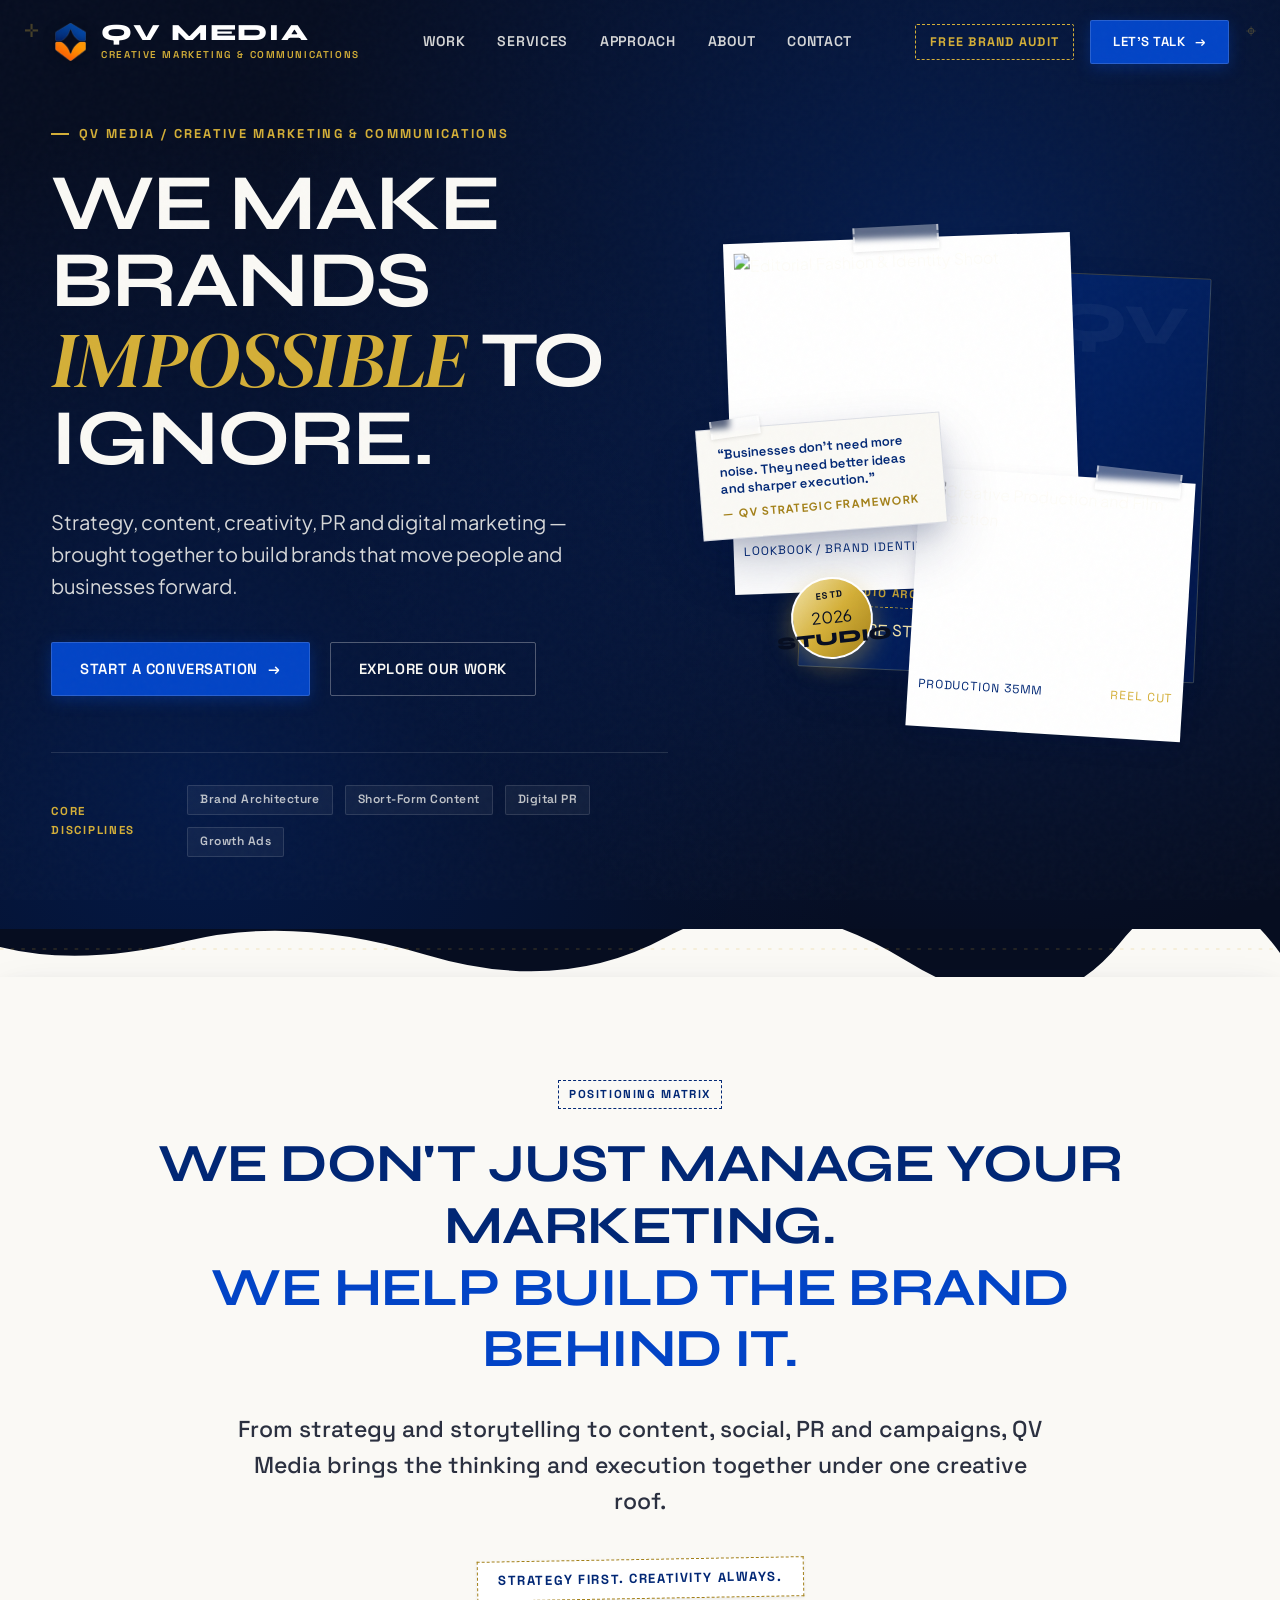
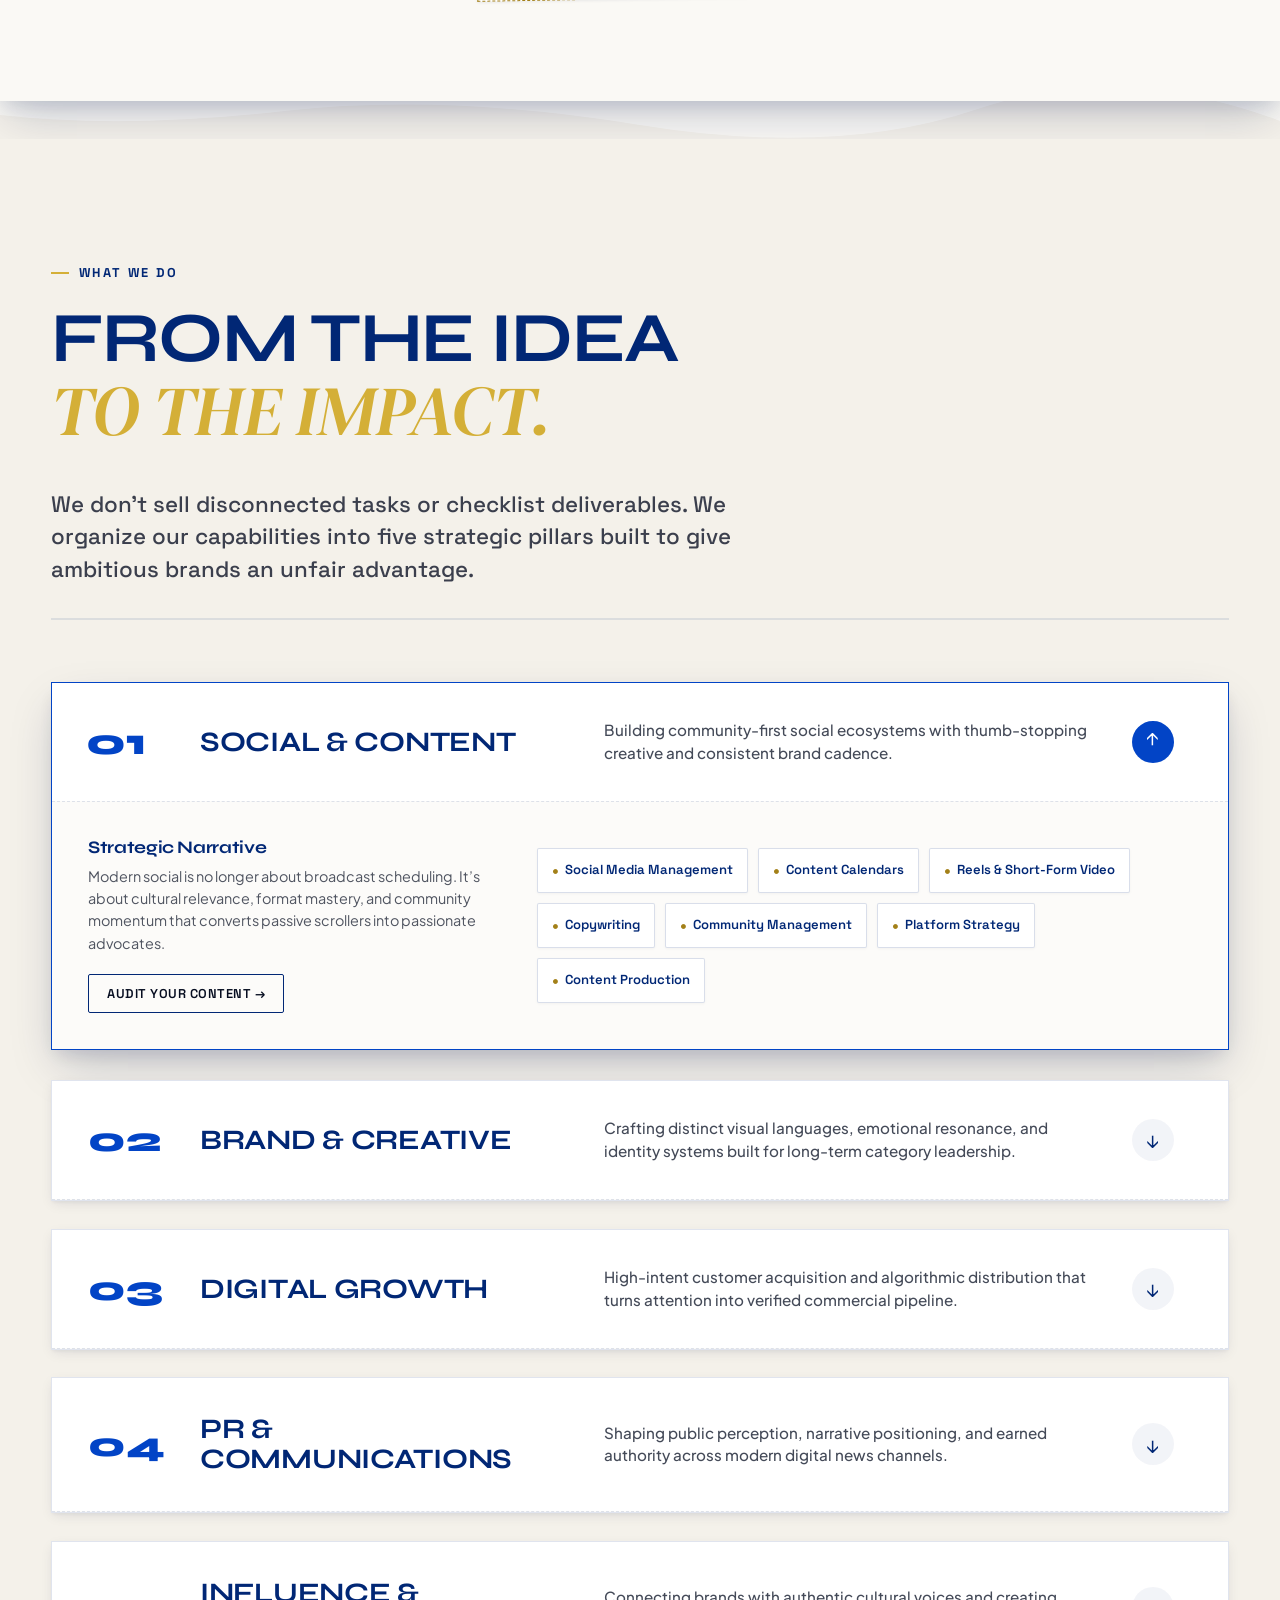
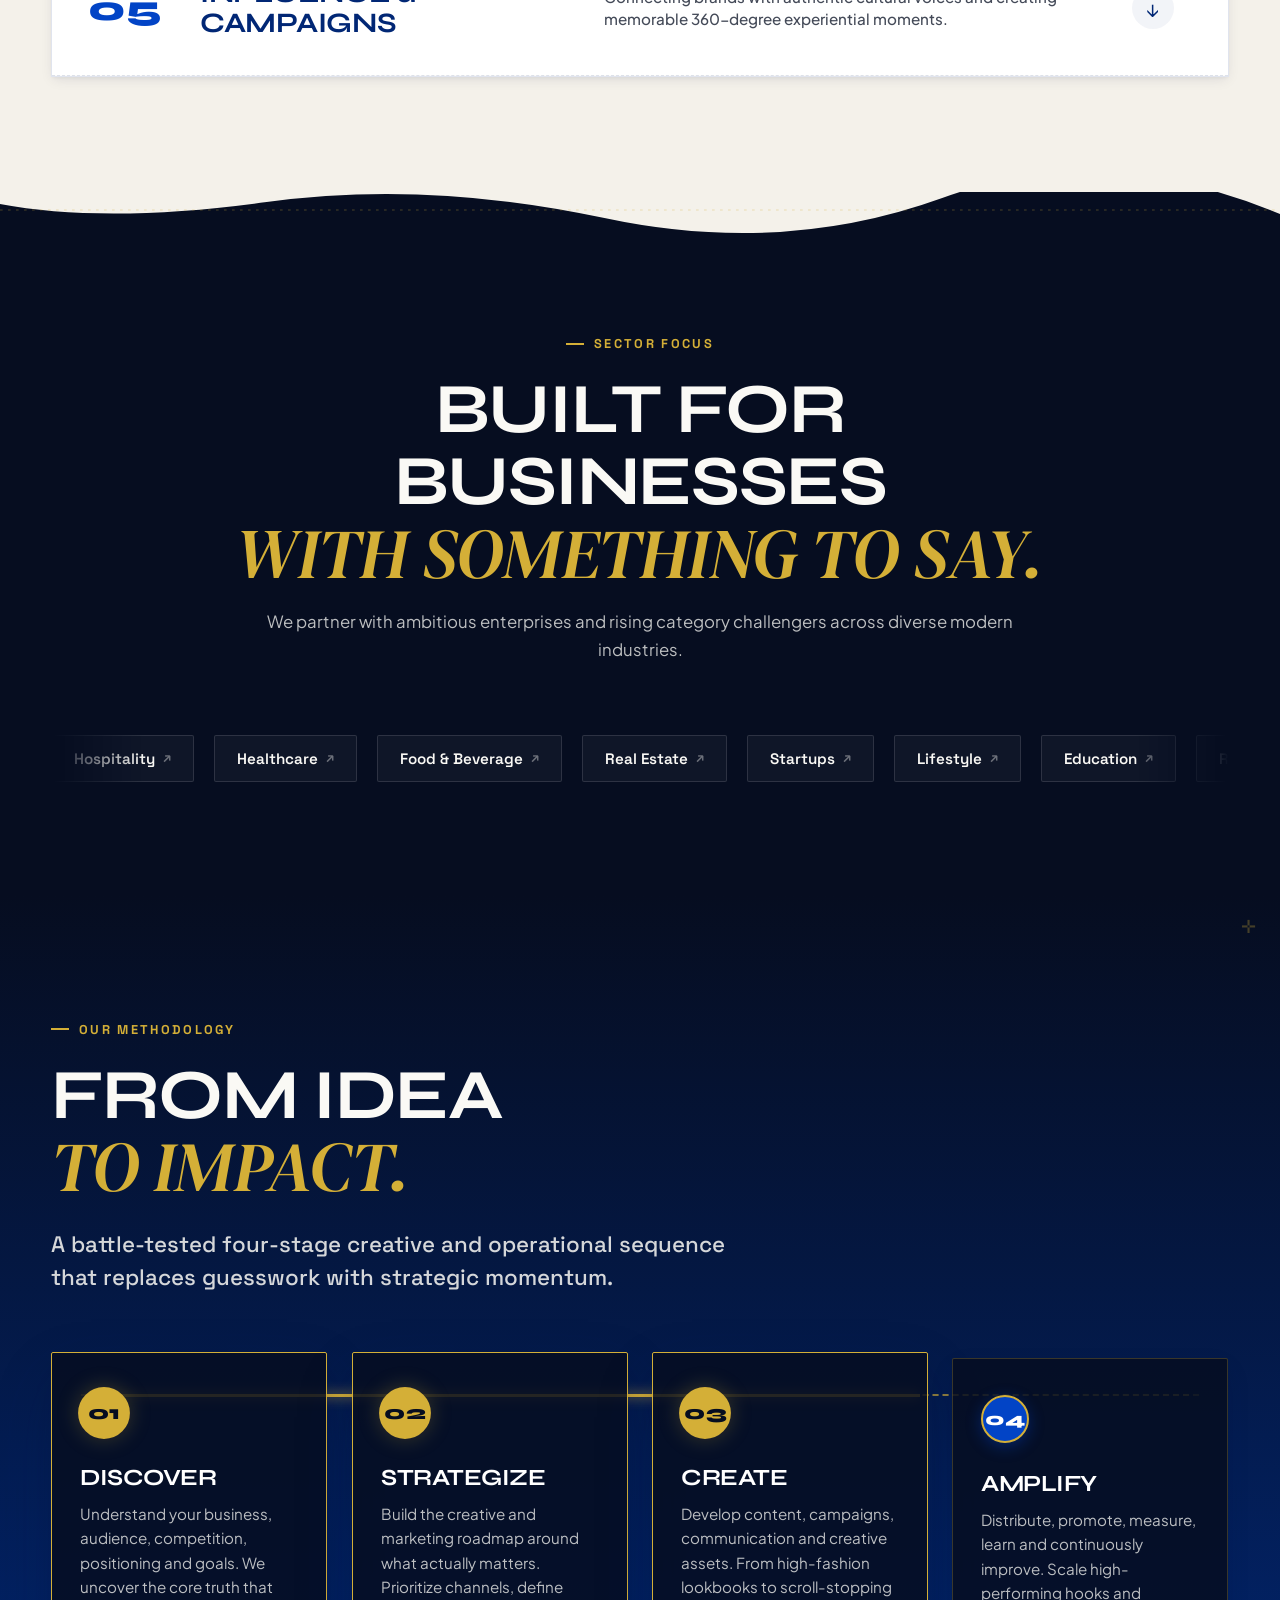
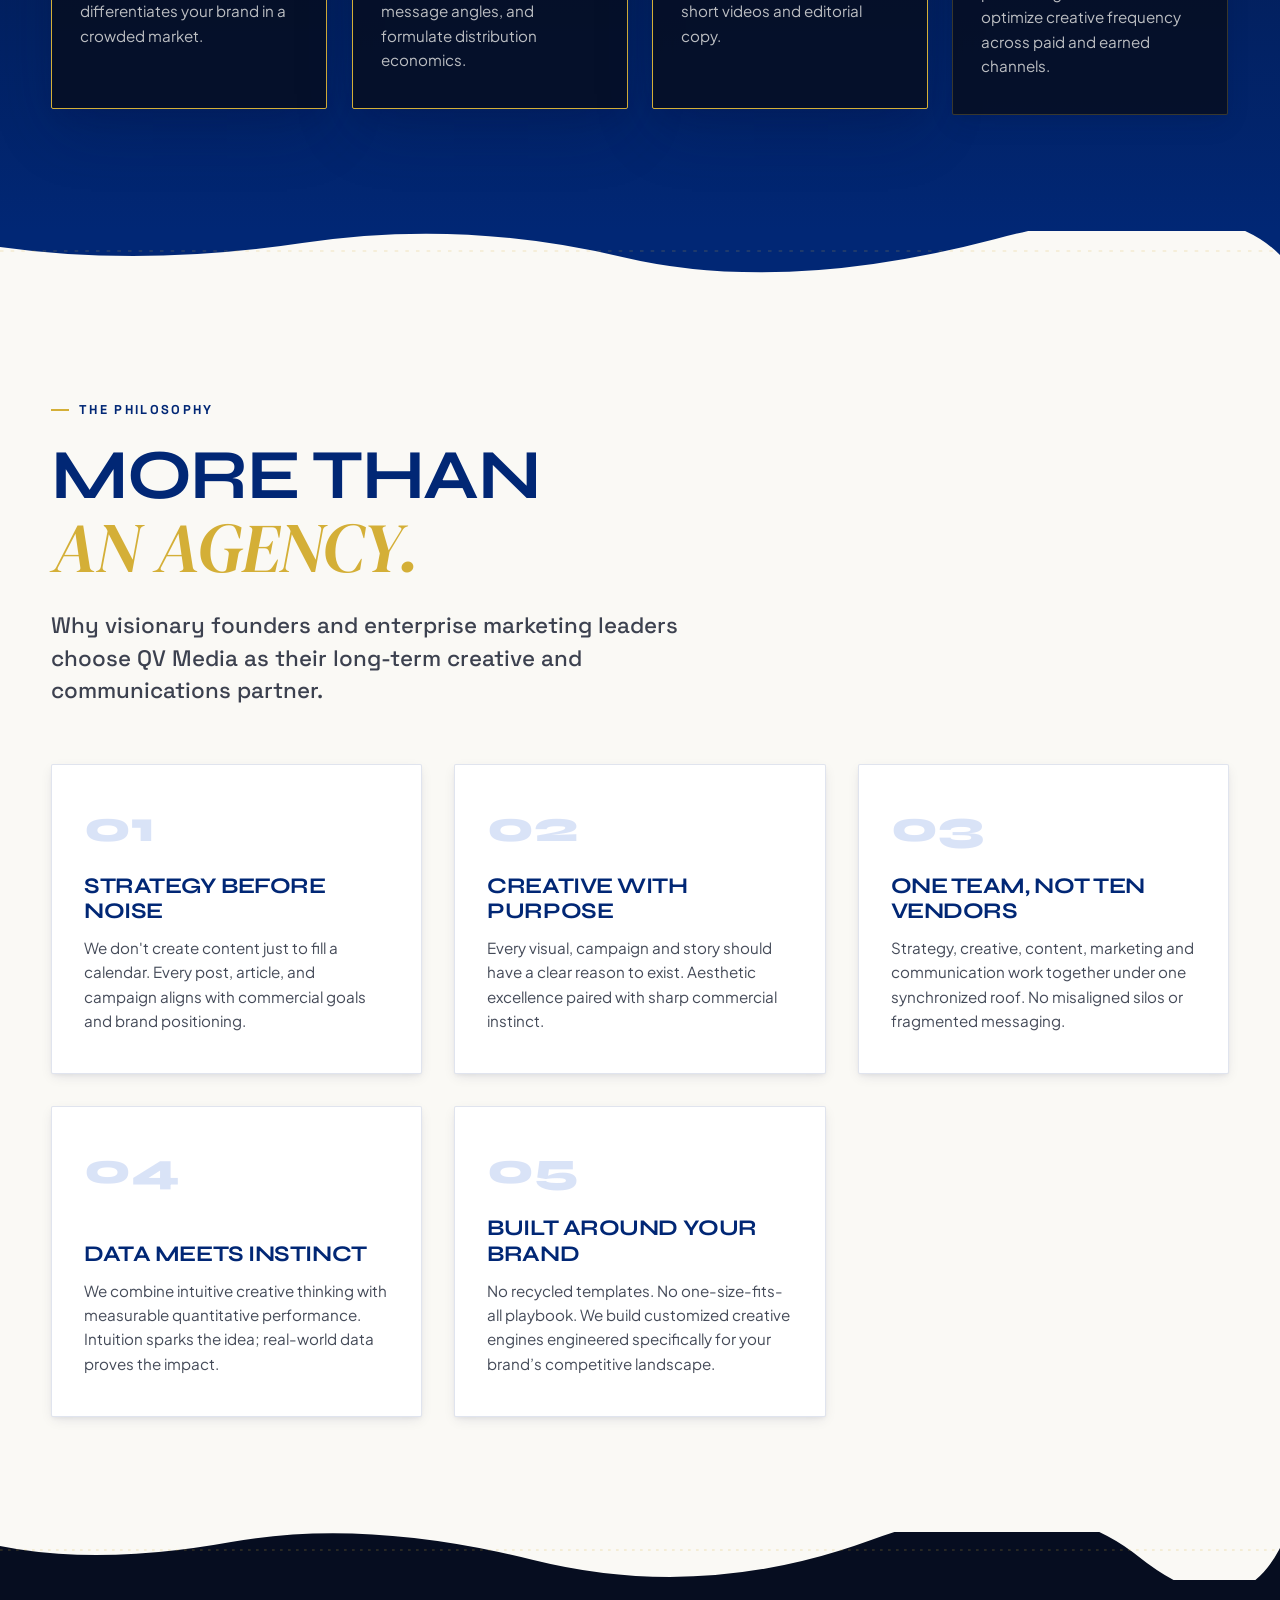
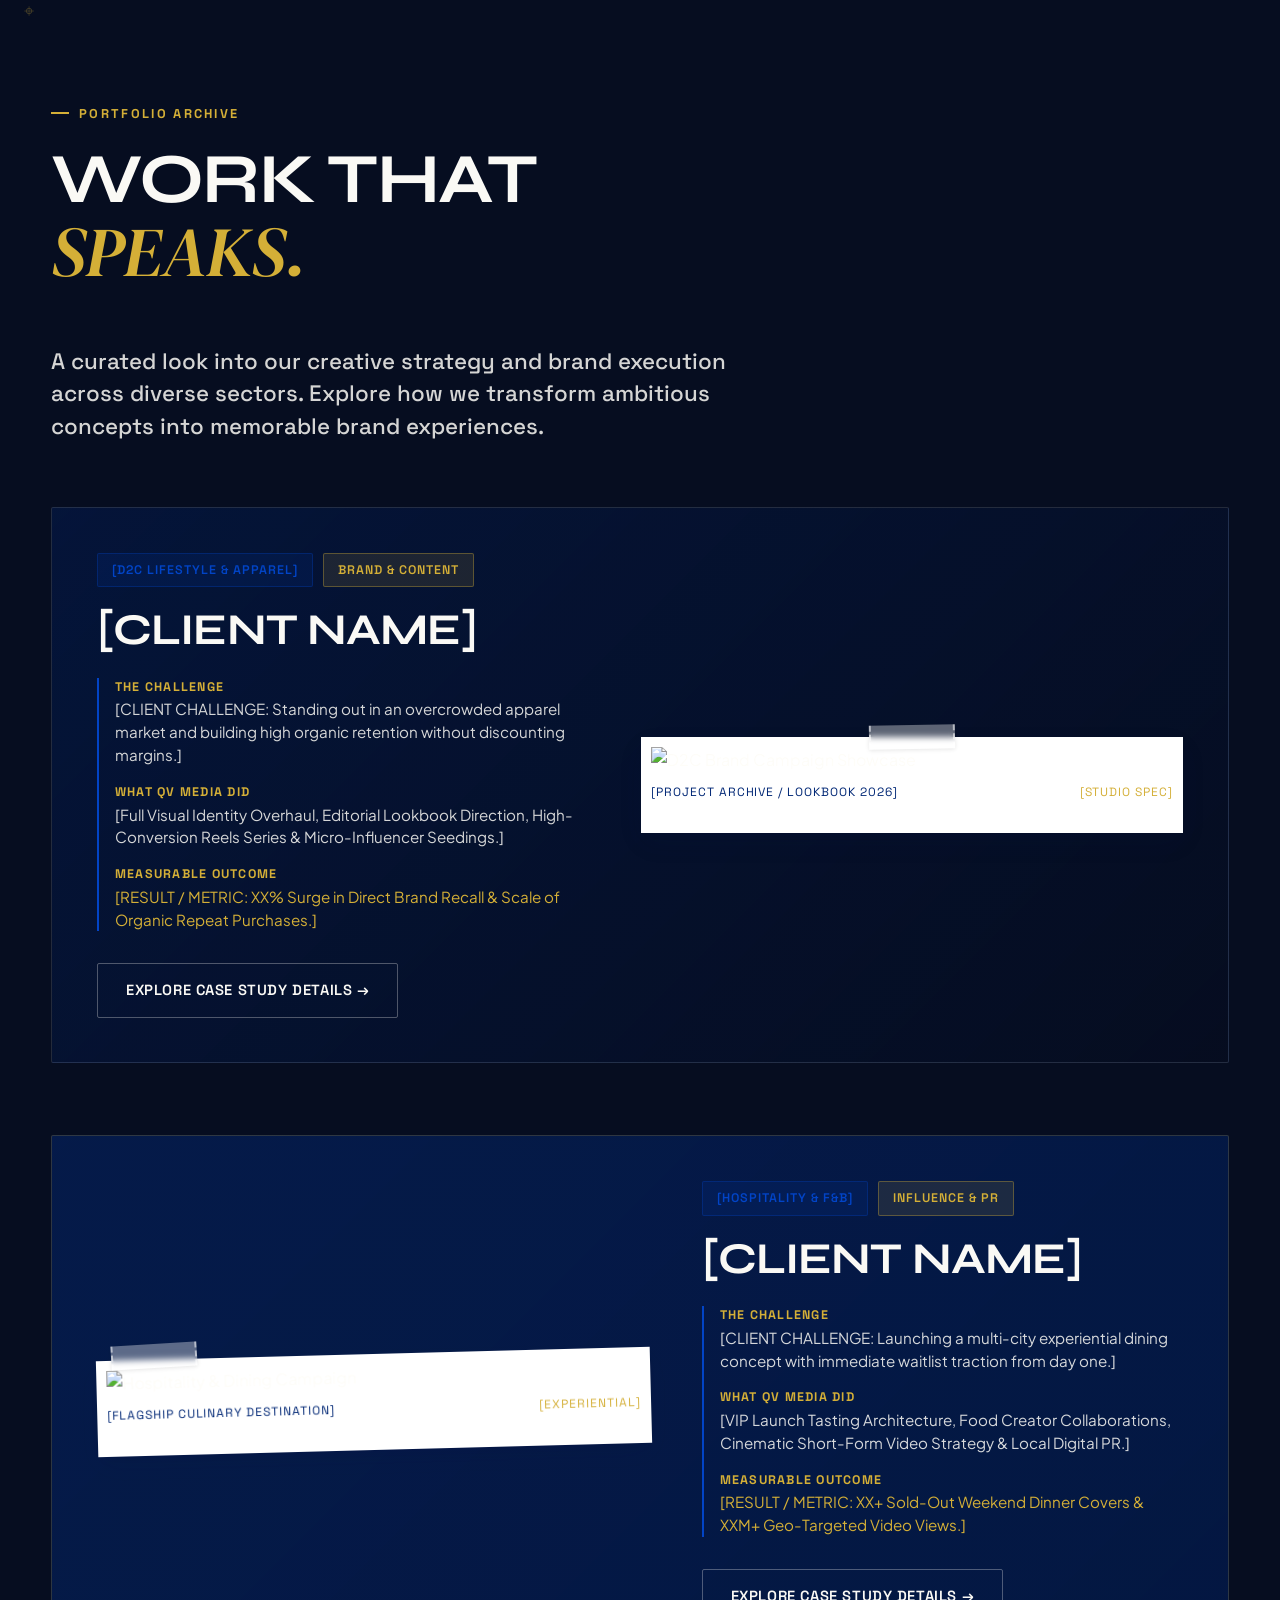
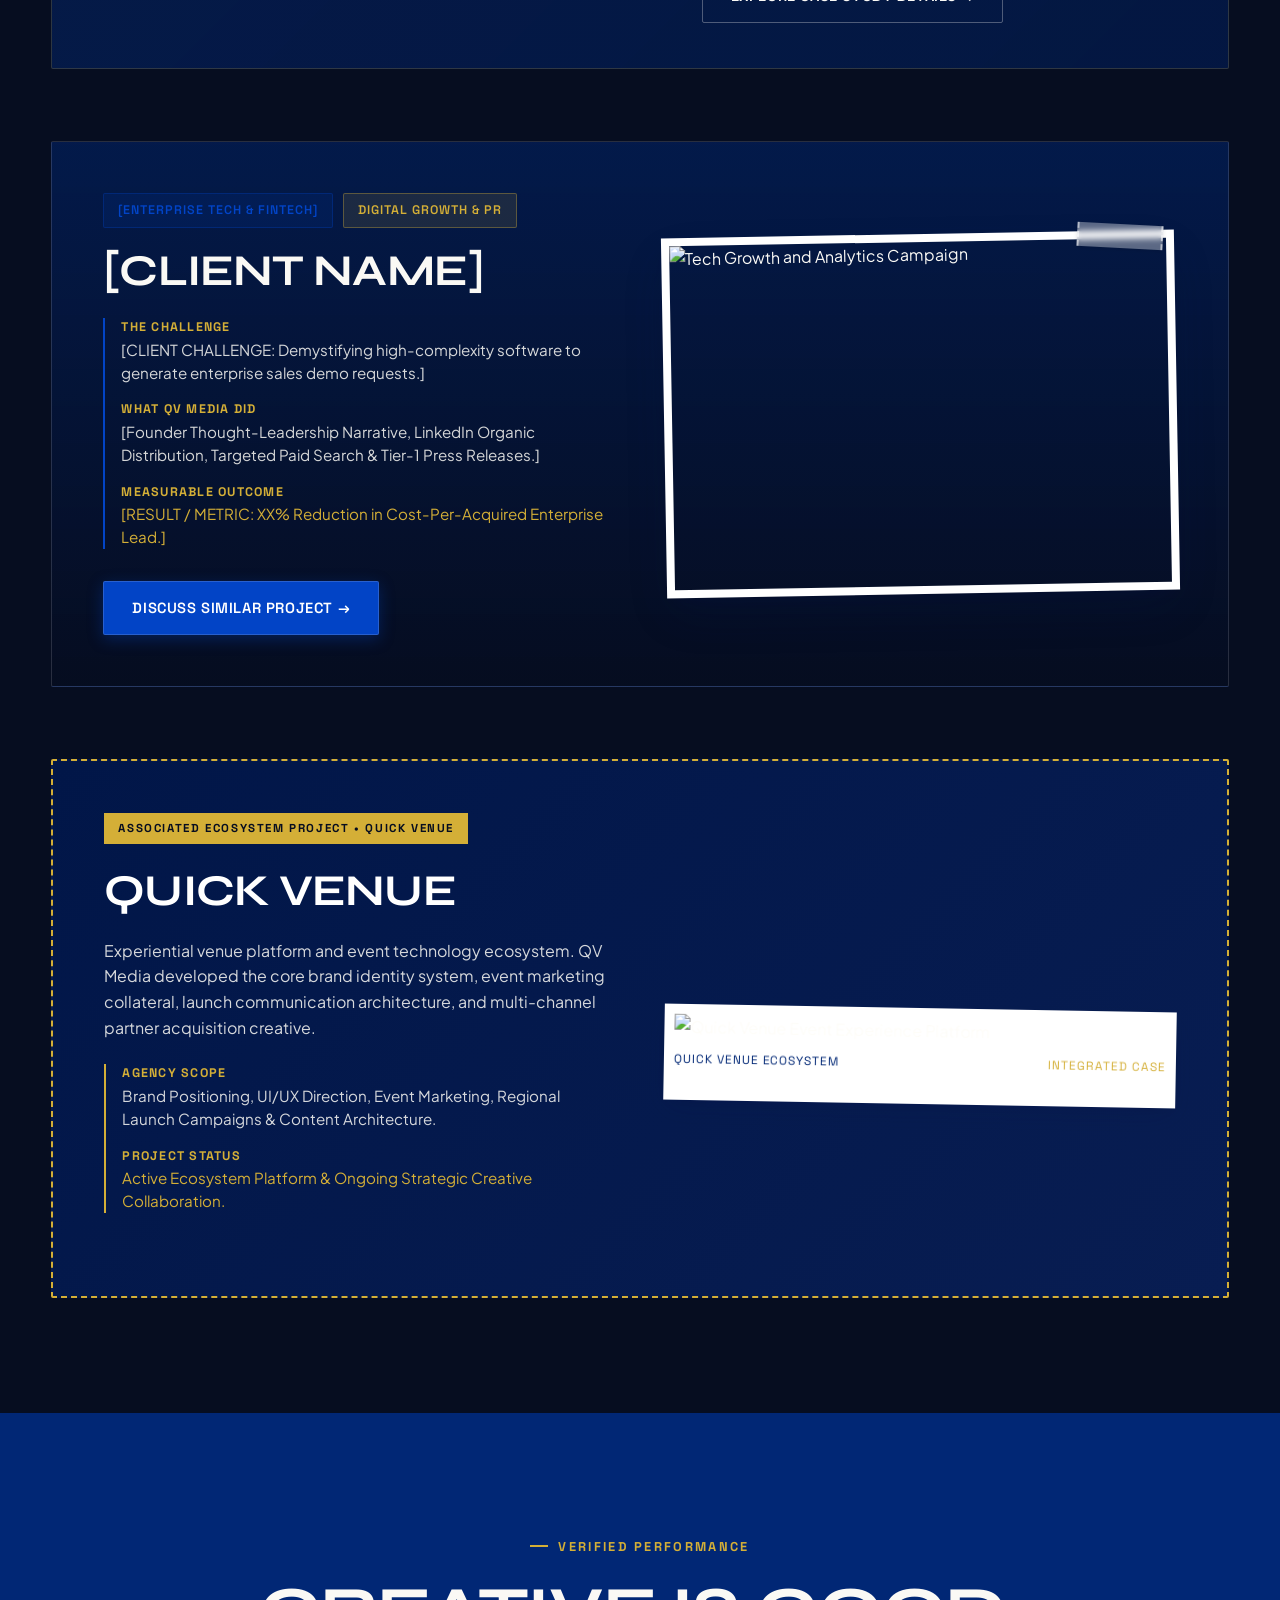
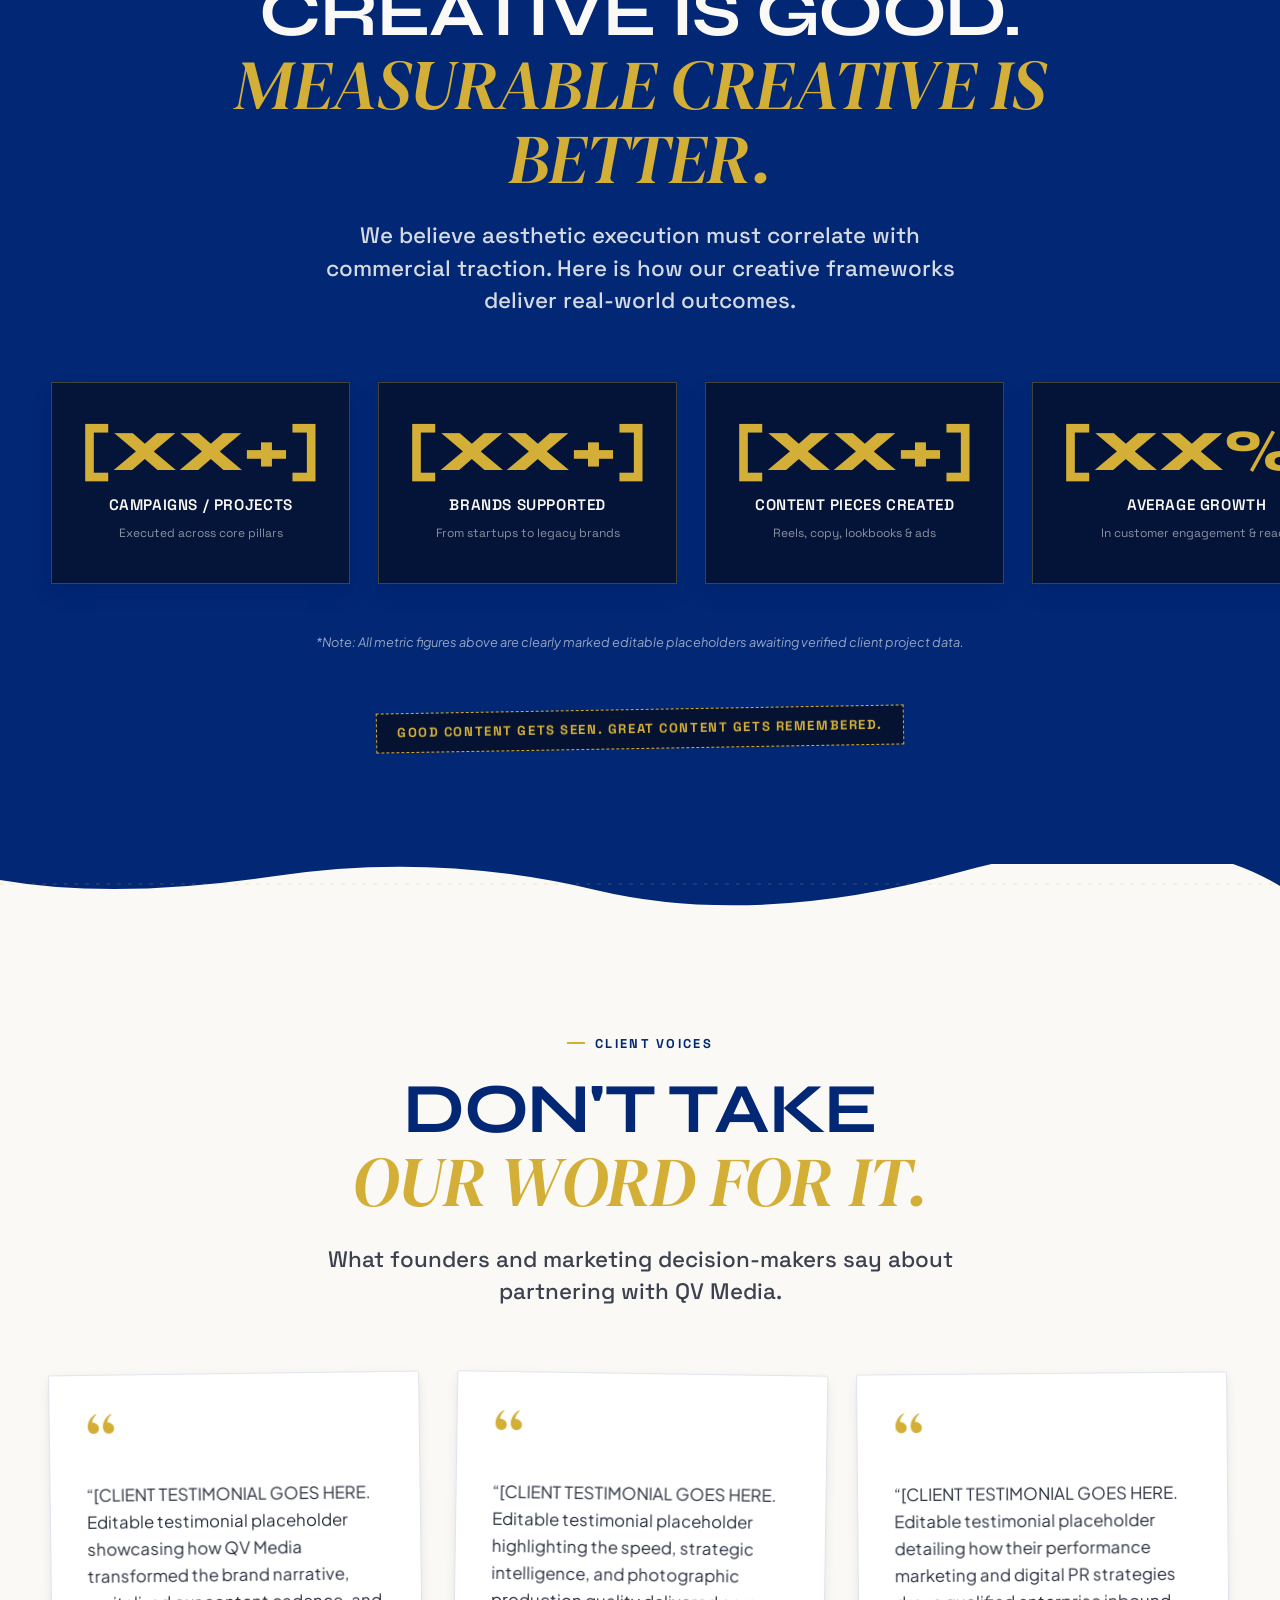
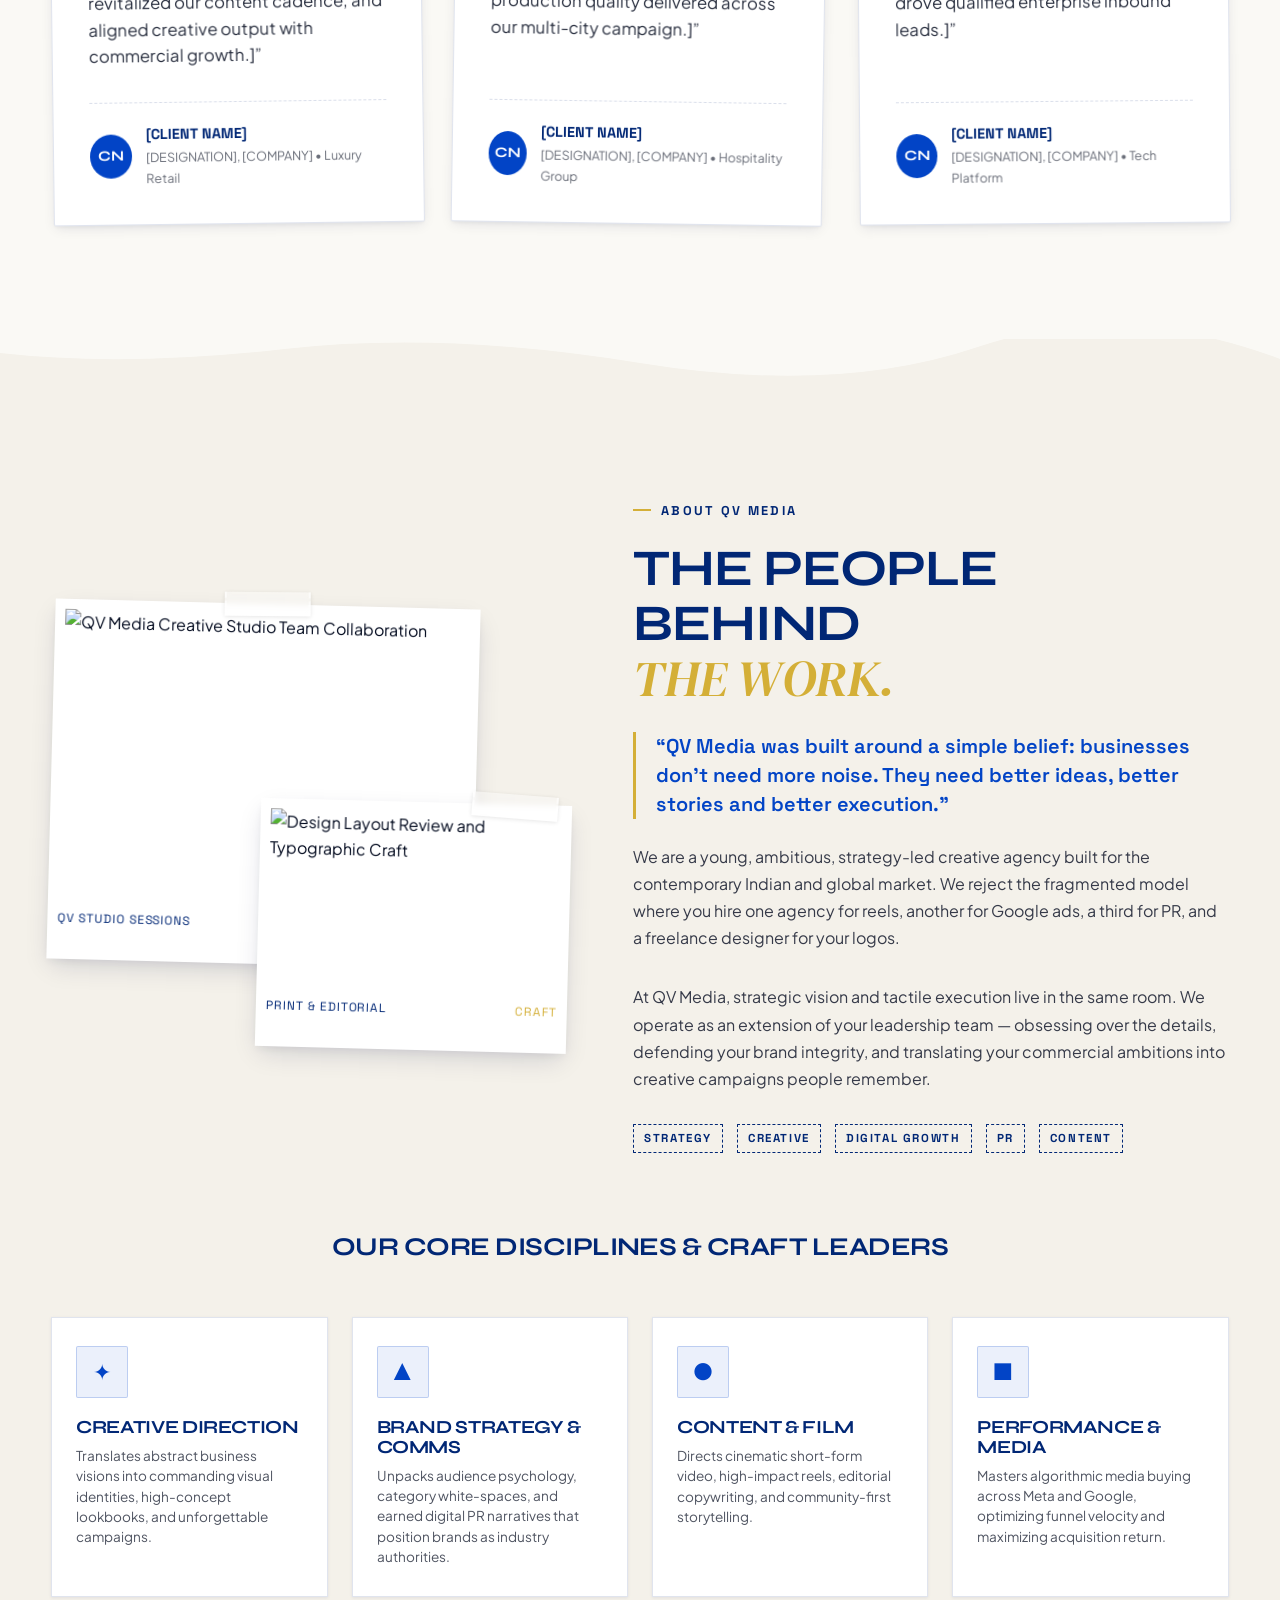
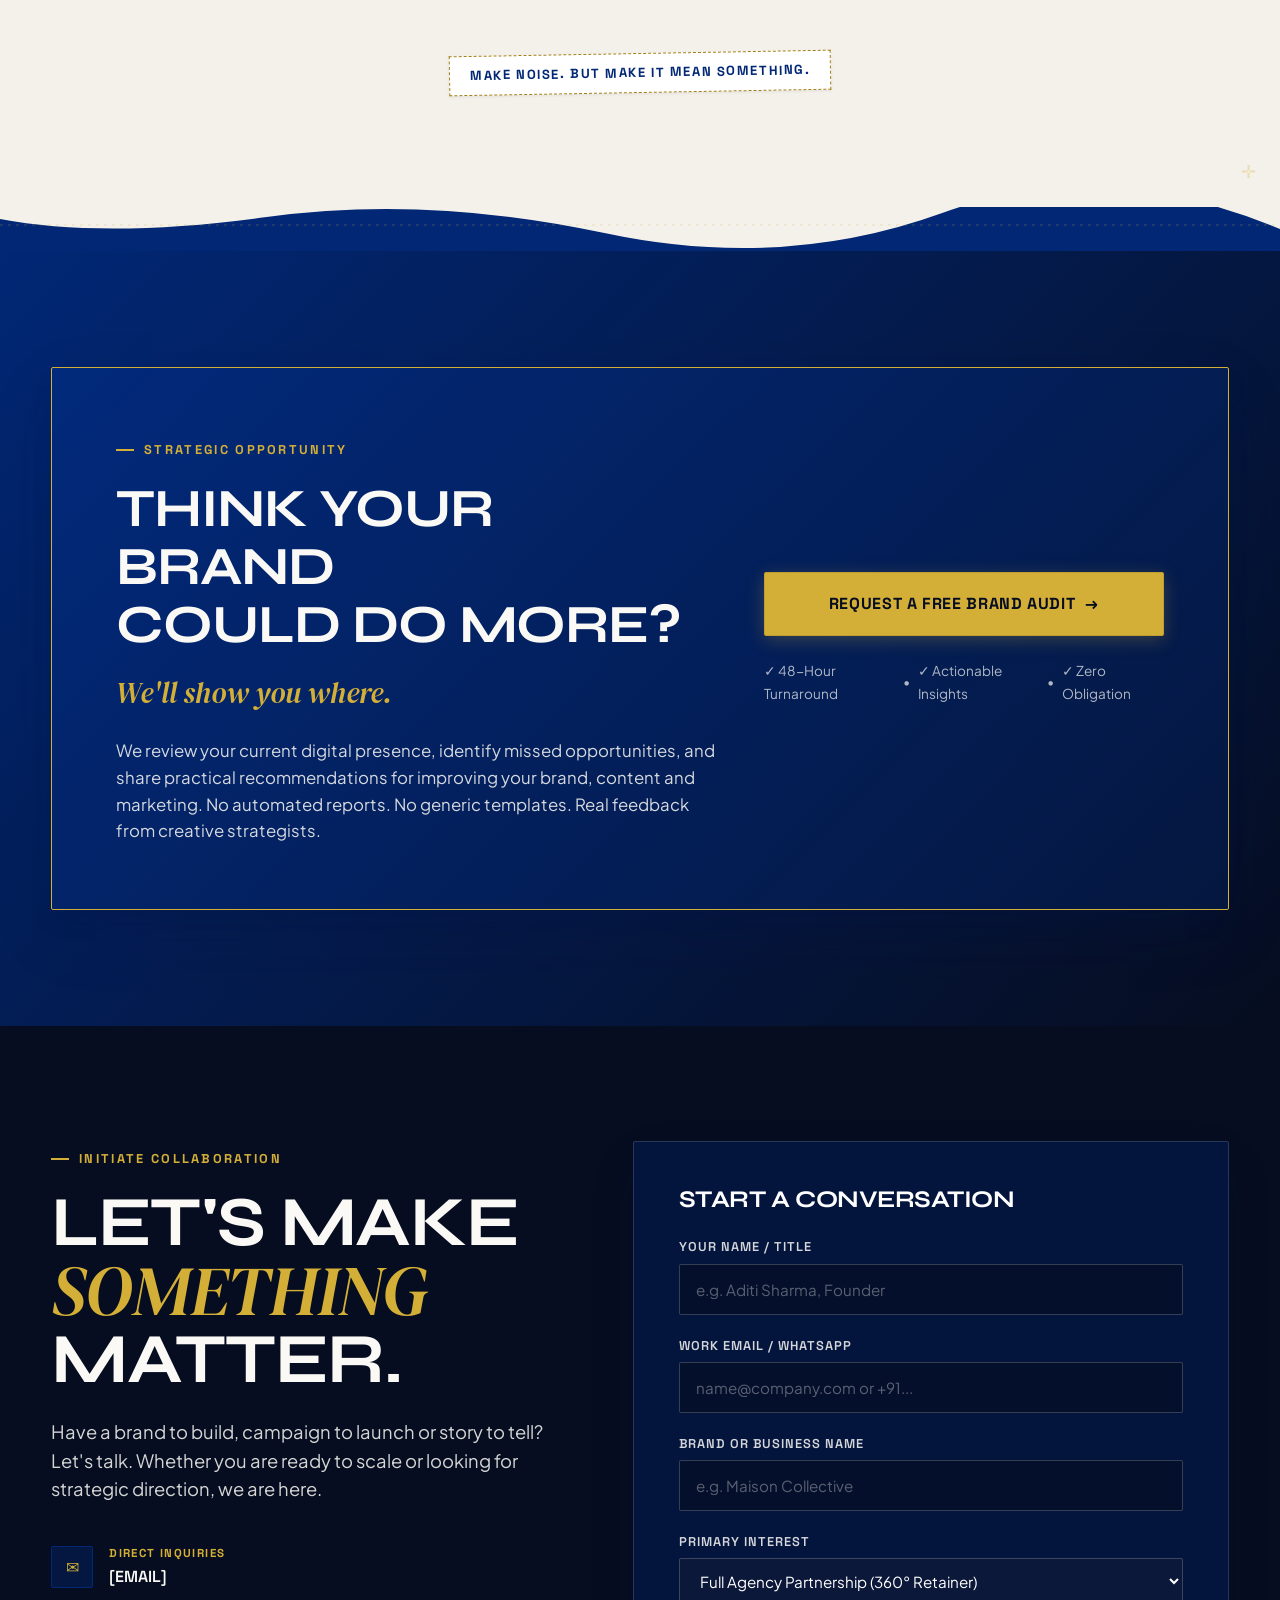
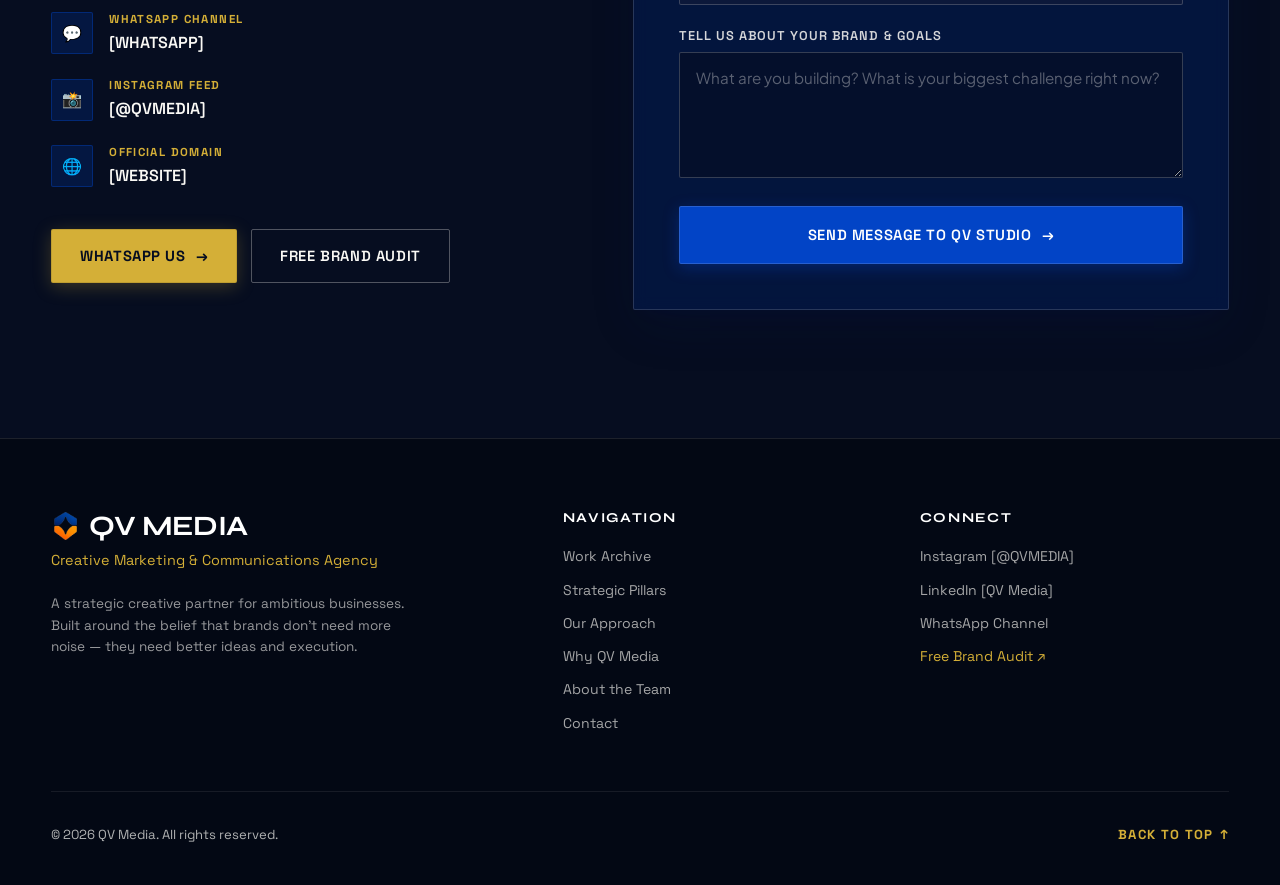
==== commit 72f3af0a: "fix(mobile): resolve accordion number overlap with flexbox and add infinite auto-scrolling marquee t" ====
--- a/QV_MEDIA_STANDALONE.html
+++ b/QV_MEDIA_STANDALONE.html
@@ -687,12 +687,13 @@
   flex-direction: column;
   justify-content: center;
   gap: 6px;
-  width: 40px;
-  height: 40px;
-  padding: 8px;
+  width: 44px;
+  height: 44px;
+  padding: 10px;
   border: 1px solid rgba(250, 249, 245, 0.2);
   border-radius: 2px;
-  background: rgba(1, 39, 117, 0.4);
+  background: rgba(1, 39, 117, 0.5);
+  touch-action: manipulation;
 }
 
 .mobile-toggle-btn span {
@@ -722,12 +723,15 @@
   left: 0;
   width: 100%;
   height: 100vh;
+  height: 100dvh;
   background-color: var(--ink-black);
   z-index: 999;
   display: flex;
   flex-direction: column;
-  justify-content: center;
-  padding: 2.5rem;
+  justify-content: flex-start;
+  padding: calc(var(--header-height) + 1.5rem) 1.5rem 2.5rem;
+  overflow-y: auto;
+  -webkit-overflow-scrolling: touch;
   transform: translateY(-100%);
   transition: transform 0.45s cubic-bezier(0.16, 1, 0.3, 1);
   border-bottom: 3px solid var(--gold);
@@ -740,13 +744,13 @@
 .mobile-nav-links {
   display: flex;
   flex-direction: column;
-  gap: 1.5rem;
-  margin-bottom: 2.5rem;
+  gap: 1.25rem;
+  margin-bottom: 2rem;
 }
 
 .mobile-nav-link {
   font-family: var(--font-display);
-  font-size: 2.2rem;
+  font-size: clamp(1.4rem, 5.5vw, 2rem);
   font-weight: 700;
   text-transform: uppercase;
   color: var(--paper-cotton);
@@ -2018,6 +2022,12 @@
   font-size: 1rem;
   font-weight: 600;
   color: var(--paper-cotton);
+}
+
+.contact-actions-wrap {
+  display: flex;
+  gap: 14px;
+  flex-wrap: wrap;
 }
 
 /* Contact Form Card */
@@ -2334,12 +2344,45 @@
     grid-template-columns: 1fr;
   }
   .pillar-header-trigger {
-    grid-template-columns: 50px 1fr 36px;
-    gap: 1rem;
-    padding: 1.25rem;
+    display: flex !important;
+    align-items: center;
+    gap: 1.25rem;
+    padding: 1.25rem 1rem;
+    width: 100%;
+    text-align: left;
+  }
+  .pillar-num {
+    flex: 0 0 auto !important;
+    min-width: 44px;
+    width: auto;
+    font-size: clamp(1.3rem, 4.5vw, 1.6rem);
+    color: var(--royal-blue);
+    line-height: 1;
+    letter-spacing: 0.04em;
+    margin: 0;
+  }
+  .pillar-title {
+    flex: 1 1 auto !important;
+    min-width: 0;
+    font-size: clamp(1rem, 3.8vw, 1.3rem);
+    text-transform: uppercase;
+    color: var(--midnight-blue);
+    line-height: 1.15;
+    word-break: break-word;
+    margin: 0;
   }
   .pillar-summary {
-    display: none;
+    display: none !important;
+  }
+  .pillar-chevron {
+    flex: 0 0 34px !important;
+    width: 34px;
+    height: 34px;
+    min-width: 34px;
+    display: flex;
+    align-items: center;
+    justify-content: center;
+    margin-left: auto;
   }
   .pillar-drawer-content {
     grid-template-columns: 1fr;
@@ -2348,88 +2391,474 @@
   }
 }
 
-@media (max-width: 640px) {
-  :root {
-    --header-height: 72px;
-    --header-height-scrolled: 64px;
-  }
-  .header-nav {
-    padding: 0 1rem;
-  }
-  .brand-logo-mark {
-    width: 30px;
-    height: 30px;
-  }
-  .brand-name {
-    font-size: 1.15rem;
-  }
-  .brand-tagline-micro {
-    display: none;
-  }
-  .nav-cta-btn {
-    display: none;
-  }
-  .hero-section {
-    min-height: auto;
-    padding-top: calc(var(--header-height) + 1.5rem);
-    padding-bottom: 3.5rem;
-  }
-  .hero-title {
-    font-size: clamp(2.1rem, 9.5vw, 3.2rem);
-    line-height: 1.05;
-  }
-  .hero-moodboard {
-    height: 360px;
-    margin-top: 1.5rem;
-  }
-  .moodboard-card-base {
-    display: none;
-  }
-  .moodboard-photo-main {
-    width: 86%;
-    left: 7%;
-    top: 0;
-  }
-  .moodboard-photo-secondary {
-    display: none;
-  }
-  .moodboard-note-card {
-    width: 82%;
-    left: 9%;
-    top: 55%;
-  }
-  .moodboard-gold-seal {
-    bottom: 2%;
-    right: 6%;
-    left: auto;
-  }
-  .gold-seal-circle {
-    width: 66px;
-    height: 66px;
-  }
-  .gold-seal-circle span:first-child {
-    font-size: 0.5rem;
-  }
-  .gold-seal-circle span:last-child {
-    font-size: 0.95rem;
+@media (max-width: 768px) {
+  .categories-strip-viewport {
+    padding: 1rem 0;
+    mask-image: linear-gradient(to right, transparent 0%, black 5%, black 95%, transparent 100%);
+    -webkit-mask-image: linear-gradient(to right, transparent 0%, black 5%, black 95%, transparent 100%);
+  }
+  .categories-marquee-track {
+    gap: 0.85rem;
+    animation-duration: 22s;
+  }
+  .categories-marquee-group {
+    gap: 0.85rem;
+  }
+  .category-chip {
+    padding: 8px 14px;
+    font-size: 0.78rem;
+  }
+  .approach-progress-track {
+    display: none !important;
   }
   .approach-timeline-strip {
     grid-template-columns: 1fr;
-  }
-  .proof-metrics-grid {
-    grid-template-columns: 1fr;
-  }
-  .team-disciplines-grid {
-    grid-template-columns: 1fr;
+    gap: 1.25rem;
+    margin-top: 2rem;
   }
   .footer-top {
     grid-template-columns: 1fr;
     gap: 2rem;
+  }
+}
+
+@media (max-width: 640px) {
+  :root {
+    --header-height: 70px;
+    --header-height-scrolled: 62px;
+  }
+  .header-nav {
+    padding: 0 1rem;
+  }
+  .brand-logo-mark {
+    width: 32px;
+    height: 32px;
+  }
+  .brand-name {
+    font-size: 1.15rem;
+  }
+  .brand-tagline-micro {
+    display: none;
+  }
+  .nav-cta-btn {
+    display: none;
+  }
+  .section-spacing {
+    padding-top: 4rem;
+    padding-bottom: 4rem;
+  }
+  .section-title-large {
+    font-size: clamp(1.9rem, 7.5vw, 2.75rem);
+    line-height: 1.05;
+    margin-bottom: 1.15rem;
+    word-break: break-word;
+  }
+  .section-subtitle {
+    font-size: 1.02rem;
+    line-height: 1.5;
+  }
+  .eyebrow {
+    font-size: 0.72rem;
+    margin-bottom: 0.85rem;
+  }
+  .hero-section {
+    min-height: auto;
+    padding-top: calc(var(--header-height) + 1.25rem);
+    padding-bottom: 3.5rem;
+    overflow: hidden;
+  }
+  .hero-title {
+    font-size: clamp(1.95rem, 8.5vw, 3rem);
+    line-height: 1.04;
+    word-break: break-word;
+    hyphens: auto;
+  }
+  .hero-description {
+    font-size: 1rem;
+    line-height: 1.55;
+    margin-bottom: 2rem;
+  }
+  .hero-ctas {
+    flex-direction: column;
+    align-items: stretch;
+    gap: 0.85rem;
+    width: 100%;
+    margin-bottom: 2.5rem;
+  }
+  .hero-ctas .btn {
+    width: 100%;
+    text-align: center;
+  }
+  .hero-trust-strip {
+    flex-direction: column;
+    align-items: flex-start;
+    gap: 10px;
+    padding-top: 1.5rem;
+  }
+  .hero-trust-list {
+    gap: 8px;
+  }
+  .hero-moodboard {
+    height: 320px;
+    margin-top: 1.5rem;
+    overflow: hidden;
+    border-radius: 2px;
+  }
+  .moodboard-card-base,
+  .moodboard-photo-secondary {
+    display: none;
+  }
+  .moodboard-photo-main {
+    width: 92%;
+    left: 4%;
+    top: 0;
+    height: 72%;
+    transform: rotate(-1deg);
+  }
+  .moodboard-photo-main .paper-photo-frame {
+    padding: 8px 8px 24px 8px;
+    height: 100%;
+  }
+  .moodboard-note-card {
+    width: 88%;
+    left: 6%;
+    top: 56%;
+    padding: 12px 14px;
+    transform: rotate(1deg);
+  }
+  .moodboard-note-card p {
+    font-size: 0.75rem;
+    line-height: 1.35;
+  }
+  .moodboard-gold-seal {
+    bottom: 8px;
+    right: 8px;
+    left: auto;
+    transform: none !important;
+  }
+  .gold-seal-circle {
+    width: 56px;
+    height: 56px;
+  }
+  .gold-seal-circle span:first-child {
+    font-size: 0.44rem;
+  }
+  .gold-seal-circle span:last-child {
+    font-size: 0.8rem;
+  }
+  .statement-headline {
+    font-size: clamp(1.55rem, 5.5vw, 2.4rem);
+    line-height: 1.15;
+  }
+  .statement-copy {
+    font-size: 1rem;
+    line-height: 1.5;
+  }
+  .statement-punch-box {
+    display: inline-block;
+    max-width: 100%;
+    padding: 10px 14px;
+    transform: none !important;
+    text-align: center;
+  }
+  .statement-punch-text {
+    display: block;
+    font-size: 0.72rem;
+    letter-spacing: 0.08em;
+    line-height: 1.4;
+    word-break: break-word;
+  }
+  .services-header {
+    margin-bottom: 2rem;
+    padding-bottom: 1.5rem;
+    gap: 1.25rem;
+  }
+  .pillar-header-trigger {
+    display: flex !important;
+    align-items: center;
+    gap: 1rem;
+    padding: 1.15rem 0.95rem;
+  }
+  .pillar-num {
+    flex: 0 0 auto !important;
+    min-width: 40px;
+    font-size: 1.35rem;
+    letter-spacing: 0.04em;
+    margin: 0;
+  }
+  .pillar-title {
+    flex: 1 1 auto !important;
+    min-width: 0;
+    font-size: clamp(0.95rem, 3.8vw, 1.2rem);
+    word-break: break-word;
+    margin: 0;
+  }
+  .pillar-chevron {
+    flex: 0 0 32px !important;
+    width: 32px;
+    height: 32px;
+    min-width: 32px;
+    font-size: 1rem;
+    margin-left: auto;
+  }
+  .pillar-drawer-content {
+    padding: 1.25rem 0.85rem;
+    gap: 1.25rem;
+  }
+  .pillar-card.active .pillar-drawer {
+    max-height: 900px;
+  }
+  .pillar-card,
+  .pillar-card:hover {
+    transform: none !important;
+  }
+  .pillar-card.active .pillar-num {
+    transform: none !important;
+  }
+  .approach-step-card {
+    padding: 1.75rem 1.25rem;
+  }
+  .difference-grid {
+    grid-template-columns: 1fr;
+    gap: 1.25rem;
+    margin-top: 2.25rem;
+  }
+  .difference-card {
+    padding: 1.75rem 1.25rem;
+  }
+  .diff-index {
+    font-size: 2.2rem;
+    margin-bottom: 1rem;
+  }
+  .work-cases-stack {
+    gap: 2.5rem;
+  }
+  .case-split-layout,
+  .case-stacked-layout,
+  .case-fullwidth-layout {
+    padding: 1.5rem 1rem;
+  }
+  .case-title {
+    font-size: clamp(1.45rem, 5.5vw, 2rem);
+  }
+  .case-fullwidth-image-banner {
+    height: 220px;
+  }
+  .case-fullwidth-image-banner img {
+    transform: none !important;
+    border-width: 4px;
+  }
+  .paper-photo-frame {
+    padding: 8px 8px 24px 8px;
+    transform: none !important;
+  }
+  .paper-tape {
+    width: 60px;
+    height: 18px;
+  }
+  .case-specs {
+    padding-left: 0.75rem;
+  }
+  .proof-metrics-grid {
+    grid-template-columns: repeat(2, 1fr);
+    gap: 10px;
+  }
+  .metric-paper-card {
+    padding: 1.35rem 0.85rem;
+  }
+  .metric-value {
+    font-size: clamp(1.85rem, 7vw, 2.4rem);
+    margin-bottom: 0.35rem;
+  }
+  .metric-label {
+    font-size: 0.75rem;
+  }
+  .metric-sub {
+    font-size: 0.68rem;
+  }
+  .proof-disclaimer {
+    margin-top: 2rem;
+    font-size: 0.75rem;
+  }
+  .testimonials-grid {
+    grid-template-columns: 1fr;
+    gap: 1.25rem;
+  }
+  .testimonial-paper-card,
+  .paper-quote-card {
+    padding: 1.75rem 1.25rem 1.5rem;
+    transform: none !important;
+  }
+  .quote-mark {
+    font-size: 3.2rem;
+    margin-bottom: 0.75rem;
+  }
+  .testimonial-text {
+    font-size: 0.95rem;
+    line-height: 1.55;
+    margin-bottom: 1.5rem;
+  }
+  .about-editorial-grid {
+    margin-bottom: 3rem;
+  }
+  .about-visual-collage {
+    height: 280px;
+    margin-bottom: 1.5rem;
+    overflow: hidden;
+  }
+  .about-photo-primary {
+    width: 88%;
+    height: 85%;
+    transform: rotate(-1deg);
+  }
+  .about-photo-secondary {
+    width: 64%;
+    height: 60%;
+    transform: rotate(1.5deg);
+  }
+  .about-belief-quote {
+    font-size: 1.1rem;
+    padding-left: 1rem;
+  }
+  .team-disciplines-grid {
+    grid-template-columns: 1fr;
+    gap: 1rem;
+    margin-top: 2rem;
+  }
+  .discipline-card {
+    padding: 1.25rem 1rem;
+  }
+  .paper-craft-card:hover {
+    transform: none !important;
+  }
+  .audit-card-wrapper {
+    padding: 2rem 1.25rem;
+    gap: 1.75rem;
+  }
+  .audit-content h2 {
+    font-size: clamp(1.75rem, 6.5vw, 2.6rem);
+  }
+  .audit-subtitle {
+    font-size: 1.35rem;
+  }
+  .audit-action-box {
+    width: 100%;
+  }
+  .audit-action-box .btn {
+    width: 100%;
+    text-align: center;
+  }
+  .contact-section {
+    padding-bottom: 5rem;
+  }
+  .contact-headline {
+    font-size: clamp(2.2rem, 8vw, 3.4rem);
+  }
+  .contact-placeholders-list {
+    margin-bottom: 2rem;
+  }
+  .contact-actions-wrap {
+    display: flex;
+    flex-direction: column;
+    gap: 0.85rem;
+    width: 100%;
+    margin-bottom: 2.5rem;
+  }
+  .contact-actions-wrap .btn {
+    width: 100%;
+    text-align: center;
+  }
+  .contact-form-card {
+    padding: 1.75rem 1.25rem;
+  }
+  .form-control {
+    font-size: 16px;
+    padding: 12px 14px;
+  }
+  .contact-form-card .btn {
+    width: 100%;
+    text-align: center;
+  }
+  .modal-overlay {
+    padding: 1rem;
+  }
+  .modal-dialog {
+    padding: 2rem 1.25rem 1.5rem;
+    max-height: 92vh;
+  }
+  .modal-close-btn {
+    top: 12px;
+    right: 12px;
+    width: 34px;
+    height: 34px;
+  }
+  .modal-dialog h3 {
+    font-size: 1.4rem;
+    padding-right: 36px;
+  }
+  .modal-dialog .btn {
+    width: 100%;
+    text-align: center;
+  }
+  .toast-notice {
+    left: 16px;
+    right: 16px;
+    bottom: 16px;
+    text-align: center;
+    border-left: none;
+    border-bottom: 4px solid var(--gold);
+  }
+  .site-footer {
+    padding: 3.5rem 0 2rem;
   }
   .footer-bottom {
     flex-direction: column;
     text-align: center;
     gap: 1rem;
+  }
+  .back-to-top {
+    justify-content: center;
+  }
+}
+
+@media (max-width: 380px) {
+  .container,
+  .container-narrow {
+    padding-left: 14px;
+    padding-right: 14px;
+  }
+  .hero-title {
+    font-size: 1.85rem;
+  }
+  .section-title-large {
+    font-size: 1.85rem;
+  }
+  .proof-metrics-grid {
+    gap: 8px;
+  }
+  .metric-paper-card {
+    padding: 1.1rem 0.65rem;
+  }
+  .metric-value {
+    font-size: 1.7rem;
+  }
+  .pillar-header-trigger {
+    gap: 0.75rem;
+    padding: 0.95rem 0.75rem;
+  }
+  .pillar-num {
+    min-width: 34px;
+    font-size: 1.2rem;
+  }
+  .pillar-title {
+    font-size: 0.95rem;
+  }
+  .pillar-chevron {
+    flex: 0 0 28px !important;
+    width: 28px;
+    height: 28px;
+    min-width: 28px;
+    font-size: 0.9rem;
   }
 }
 
@@ -2777,30 +3206,51 @@
 }
 
 /* --------------------------------------------------------------------------
-   5. "WHO WE WORK WITH" — SCROLL-LINKED EDITORIAL STRIP
+   5. "WHO WE WORK WITH" — CONTINUOUS AUTO-SCROLLING MARQUEE
    -------------------------------------------------------------------------- */
 .categories-strip-viewport {
   overflow: hidden;
   position: relative;
   width: 100%;
   padding: 1.5rem 0;
-  mask-image: linear-gradient(to right, transparent, black 6%, black 94%, transparent);
-  -webkit-mask-image: linear-gradient(to right, transparent, black 6%, black 94%, transparent);
-}
-
-.categories-grid#sectorsStrip {
+  mask-image: linear-gradient(to right, transparent 0%, black 8%, black 92%, transparent 100%);
+  -webkit-mask-image: linear-gradient(to right, transparent 0%, black 8%, black 92%, transparent 100%);
+}
+
+.categories-marquee-track {
   display: flex;
-  flex-wrap: nowrap;
+  width: max-content;
   gap: 1.25rem;
-  width: max-content;
+  animation: sectorsAutoScroll 30s linear infinite;
   will-change: transform;
-  transition: transform 0.15s cubic-bezier(0.16, 1, 0.3, 1);
-}
-
+}
+
+.categories-marquee-group {
+  display: flex;
+  gap: 1.25rem;
+  flex-shrink: 0;
+}
+
+.categories-marquee-group .category-chip,
 .categories-grid#sectorsStrip .category-chip {
   flex-shrink: 0;
   white-space: nowrap;
   cursor: default;
+}
+
+@keyframes sectorsAutoScroll {
+  0% {
+    transform: translate3d(0, 0, 0);
+  }
+  100% {
+    transform: translate3d(calc(-50% - 0.625rem), 0, 0);
+  }
+}
+
+/* Pause marquee on hover or touch hold so user can read if desired */
+.categories-strip-viewport:hover .categories-marquee-track,
+.categories-strip-viewport:active .categories-marquee-track {
+  animation-play-state: paused;
 }
 
 /* --------------------------------------------------------------------------
@@ -3476,20 +3926,35 @@
           </p>
         </div>
 
-        <!-- Scroll-Linked Moving Editorial Paper Strip -->
+        <!-- Auto-Scrolling Editorial Sector Marquee Strip -->
         <div class="categories-strip-viewport" aria-label="Industries Strip">
-          <div class="categories-grid" id="sectorsStrip">
-            <div class="category-chip">Hospitality</div>
-            <div class="category-chip">Healthcare</div>
-            <div class="category-chip">Food &amp; Beverage</div>
-            <div class="category-chip">Real Estate</div>
-            <div class="category-chip">Startups</div>
-            <div class="category-chip">Lifestyle</div>
-            <div class="category-chip">Education</div>
-            <div class="category-chip">Retail</div>
-            <div class="category-chip">Events</div>
-            <div class="category-chip">Local Businesses</div>
-            <div class="category-chip">Professional Services</div>
+          <div class="categories-marquee-track" id="sectorsStrip">
+            <div class="categories-marquee-group">
+              <div class="category-chip">Hospitality</div>
+              <div class="category-chip">Healthcare</div>
+              <div class="category-chip">Food &amp; Beverage</div>
+              <div class="category-chip">Real Estate</div>
+              <div class="category-chip">Startups</div>
+              <div class="category-chip">Lifestyle</div>
+              <div class="category-chip">Education</div>
+              <div class="category-chip">Retail</div>
+              <div class="category-chip">Events</div>
+              <div class="category-chip">Local Businesses</div>
+              <div class="category-chip">Professional Services</div>
+            </div>
+            <div class="categories-marquee-group" aria-hidden="true">
+              <div class="category-chip">Hospitality</div>
+              <div class="category-chip">Healthcare</div>
+              <div class="category-chip">Food &amp; Beverage</div>
+              <div class="category-chip">Real Estate</div>
+              <div class="category-chip">Startups</div>
+              <div class="category-chip">Lifestyle</div>
+              <div class="category-chip">Education</div>
+              <div class="category-chip">Retail</div>
+              <div class="category-chip">Events</div>
+              <div class="category-chip">Local Businesses</div>
+              <div class="category-chip">Professional Services</div>
+            </div>
           </div>
         </div>
       </div>
@@ -4197,7 +4662,7 @@
             </div>
 
             <!-- WhatsApp Secondary CTA -->
-            <div style="display: flex; gap: 14px; flex-wrap: wrap;">
+            <div class="contact-actions-wrap">
               <a href="https://wa.me/" target="_blank" rel="noopener noreferrer" class="btn btn-gold">
                 <span>WhatsApp Us</span>
                 <span class="btn-arrow">→</span>
@@ -4648,19 +5113,7 @@
       });
     }
 
-    // 3. "Who We Work With" — Moving Editorial Sector Strip
-    if (sectorsSection && sectorsStrip && window.innerWidth >= 768) {
-      const sRect = sectorsSection.getBoundingClientRect();
-      const winH = window.innerHeight;
-
-      if (sRect.top < winH && sRect.bottom > 0) {
-        const sProgress = (winH - sRect.top) / (winH + sRect.height);
-        // Translate horizontally across the desk
-        const maxShift = 120;
-        const shiftX = (sProgress - 0.5) * -maxShift;
-        sectorsStrip.style.transform = `translate3d(${shiftX.toFixed(1)}px, 0, 0)`;
-      }
-    }
+    // 3. "Who We Work With" — Continuous Infinite Auto-Scroll handled via GPU-accelerated CSS marquee animation
 
     // 4. Approach Signature Physical Paper Timeline Progression
     if (approachSection && approachFill) {
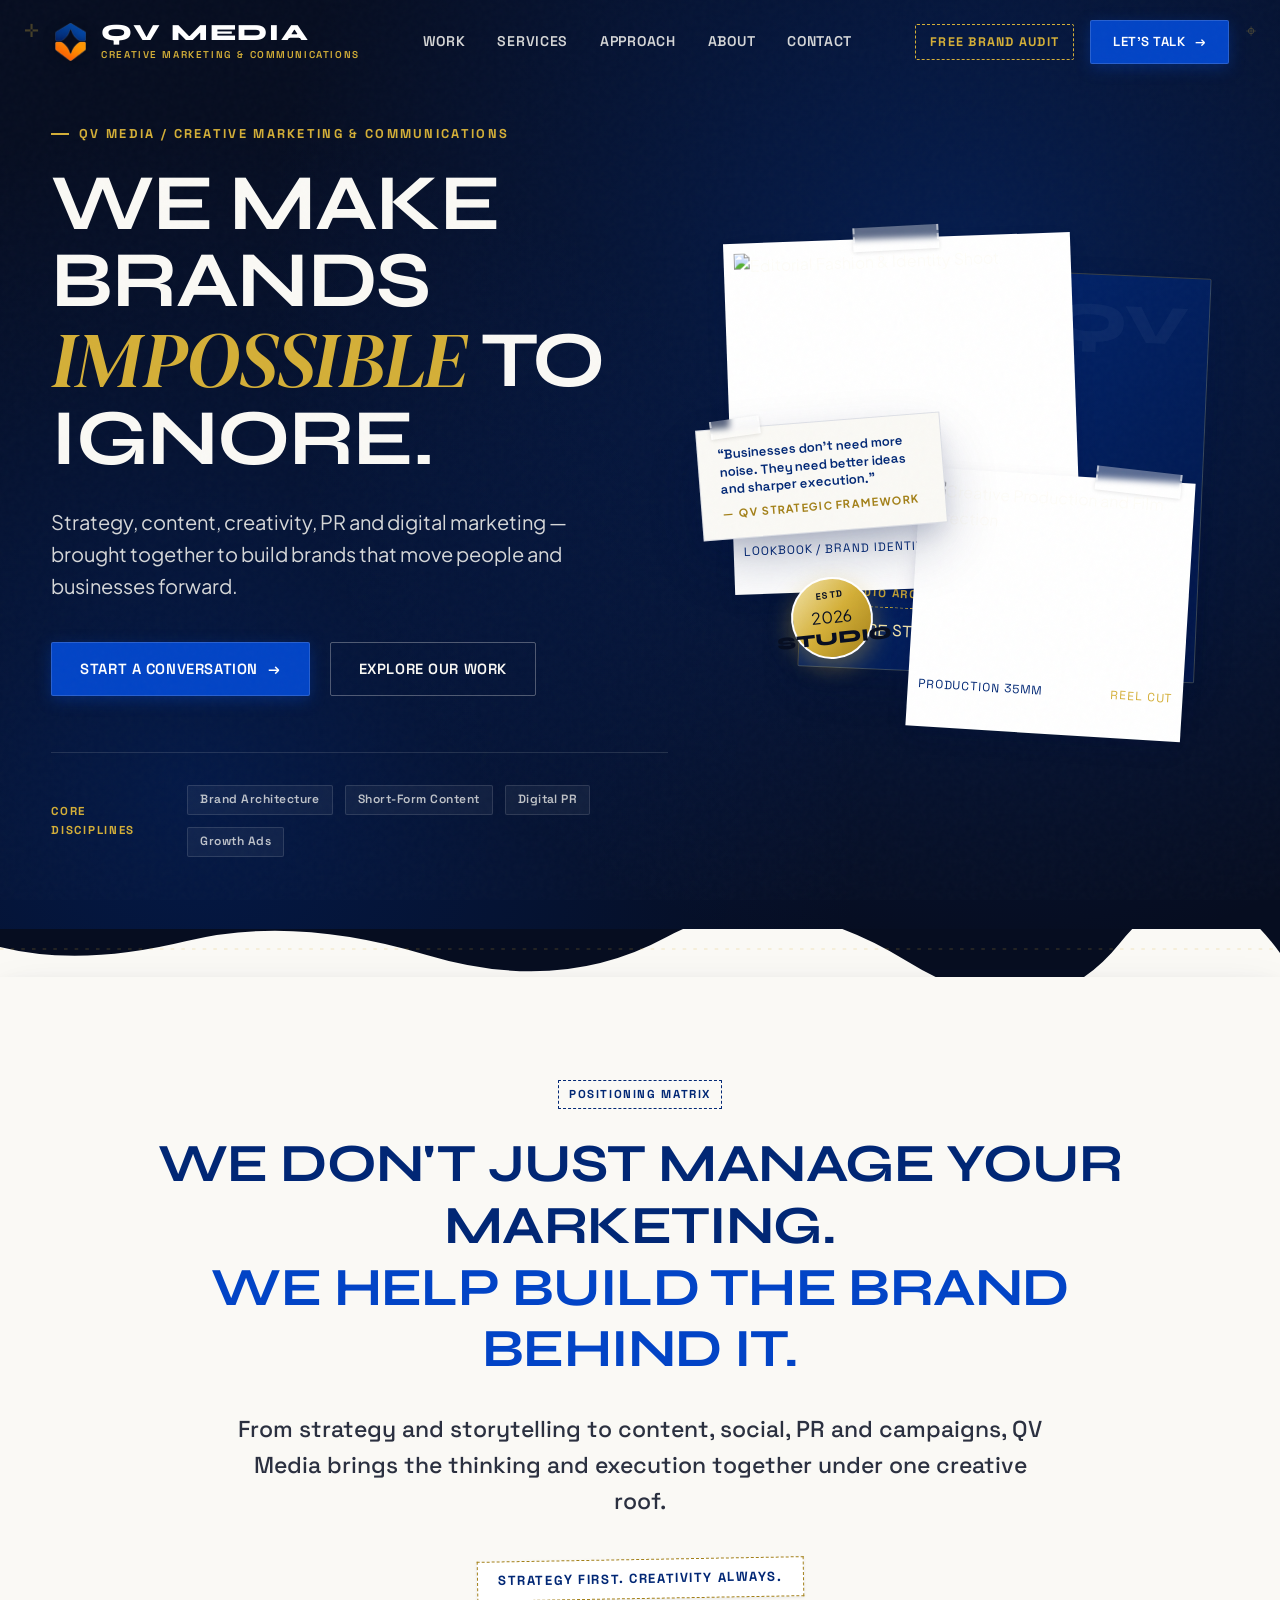
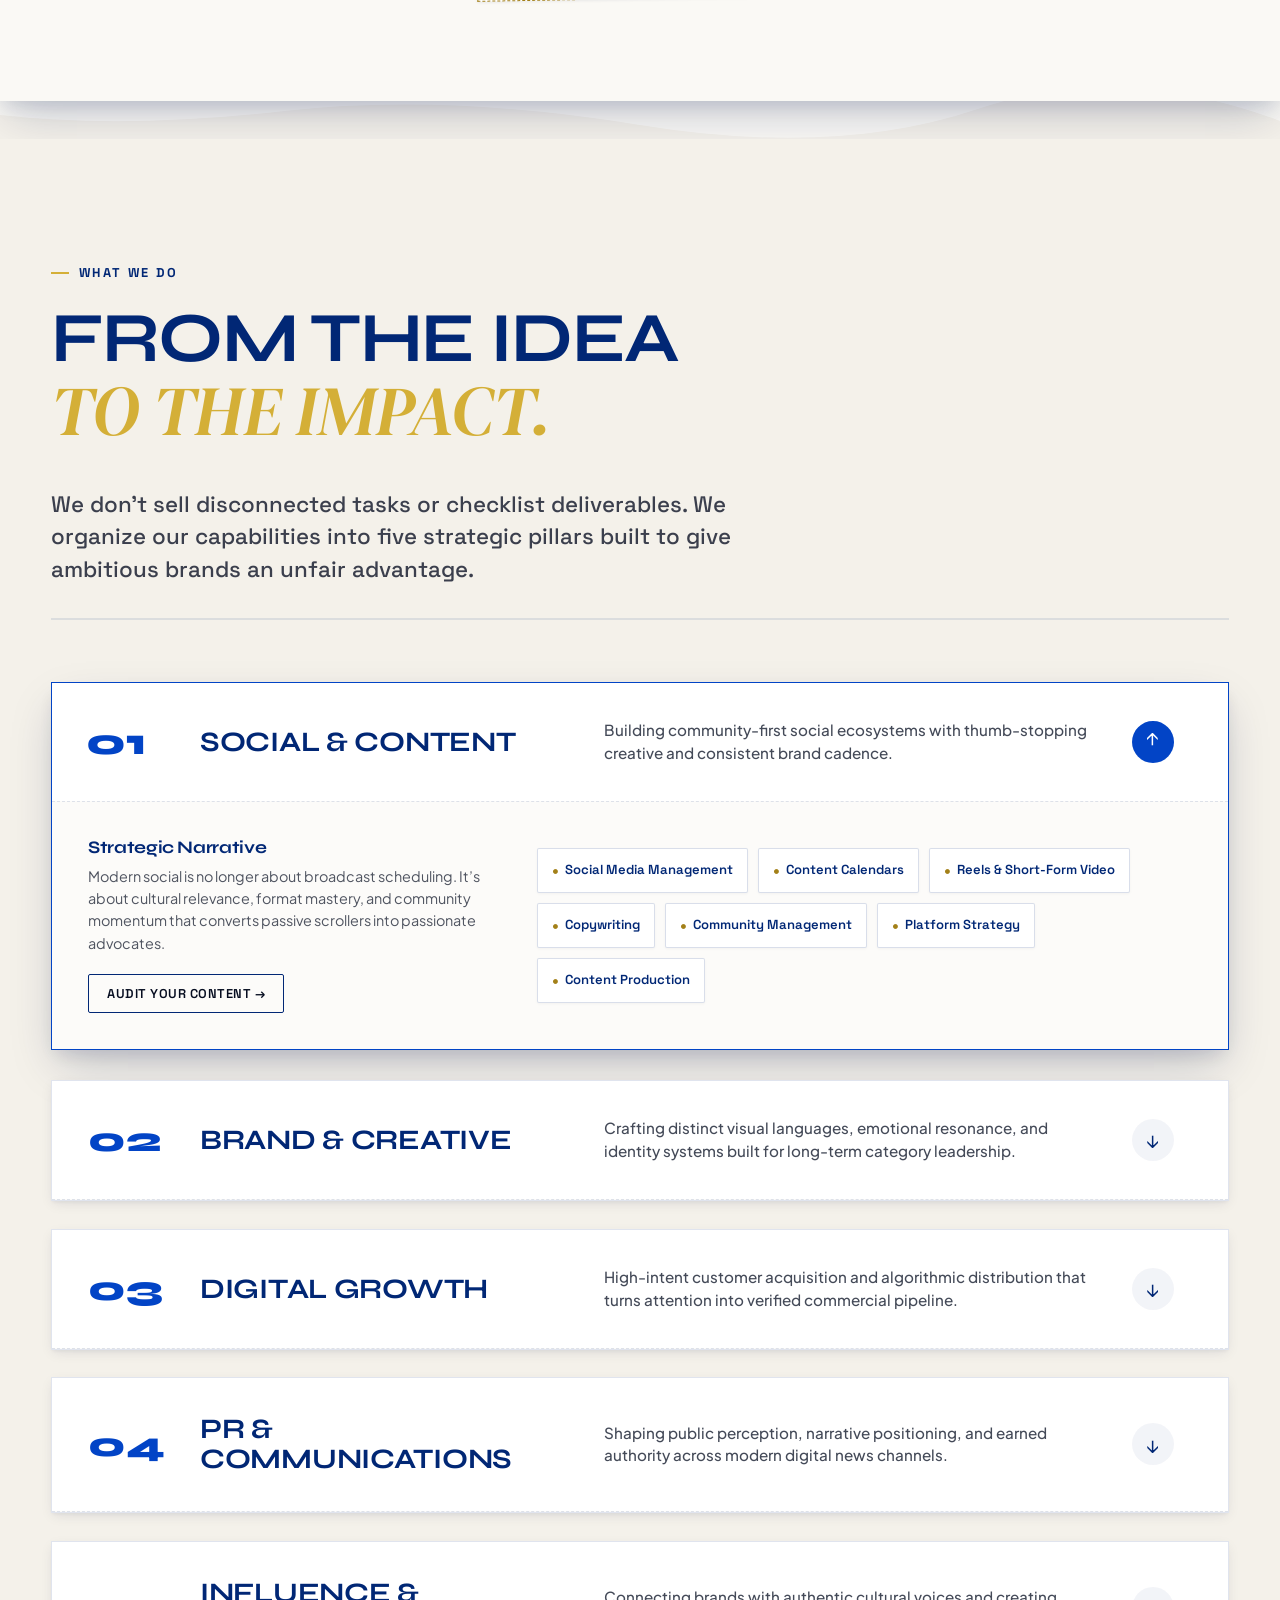
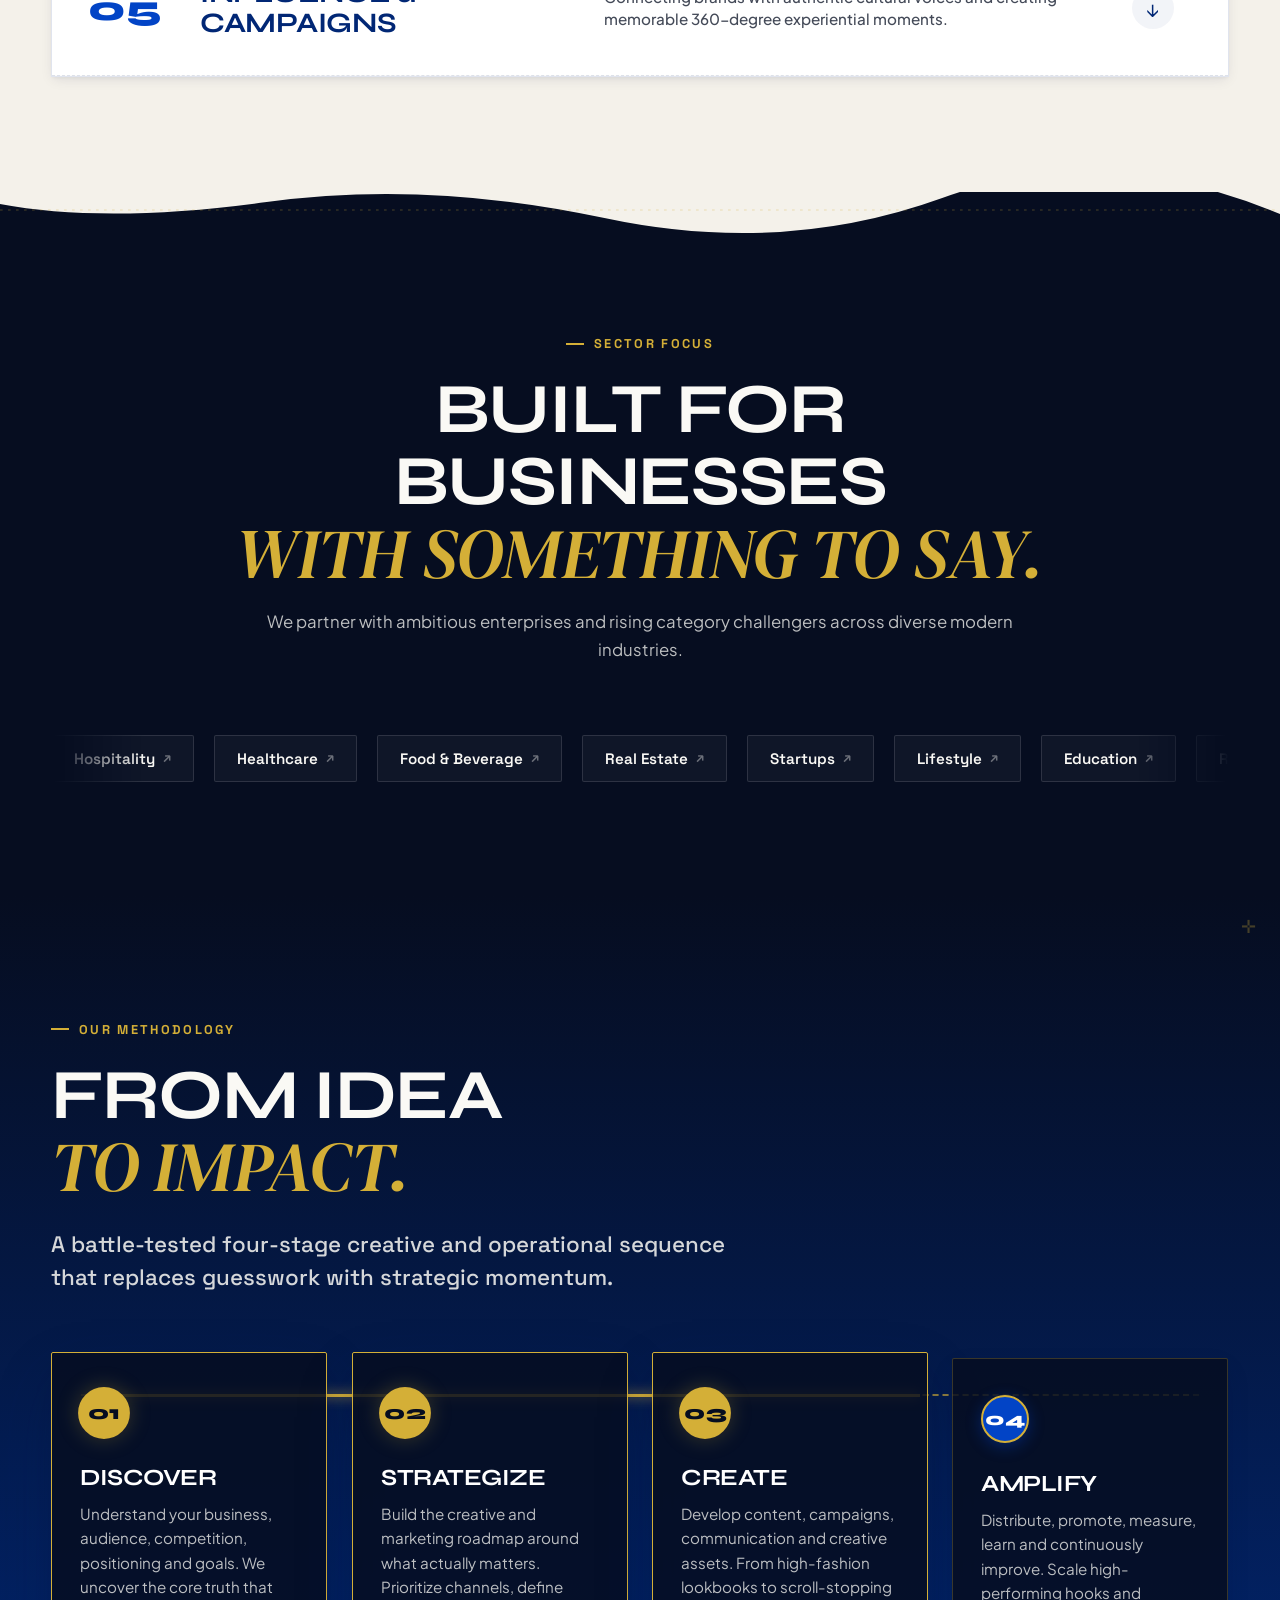
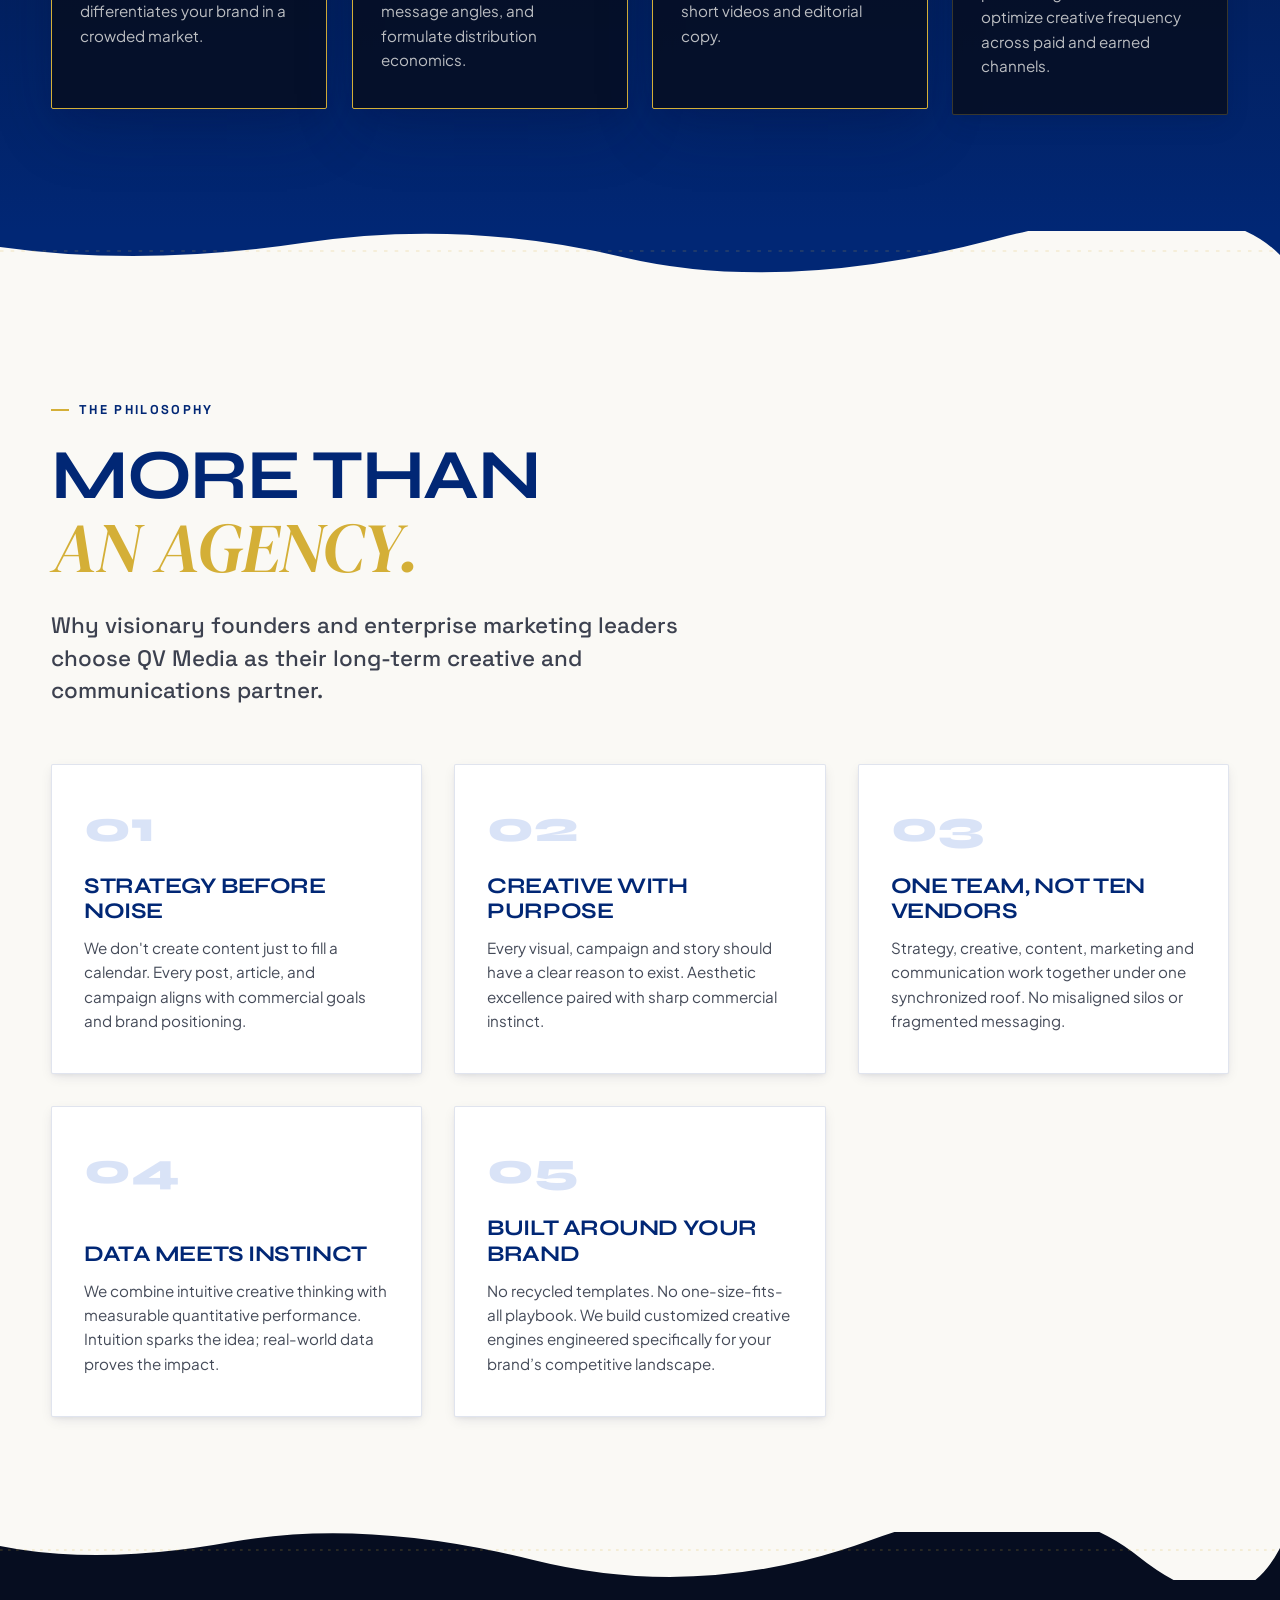
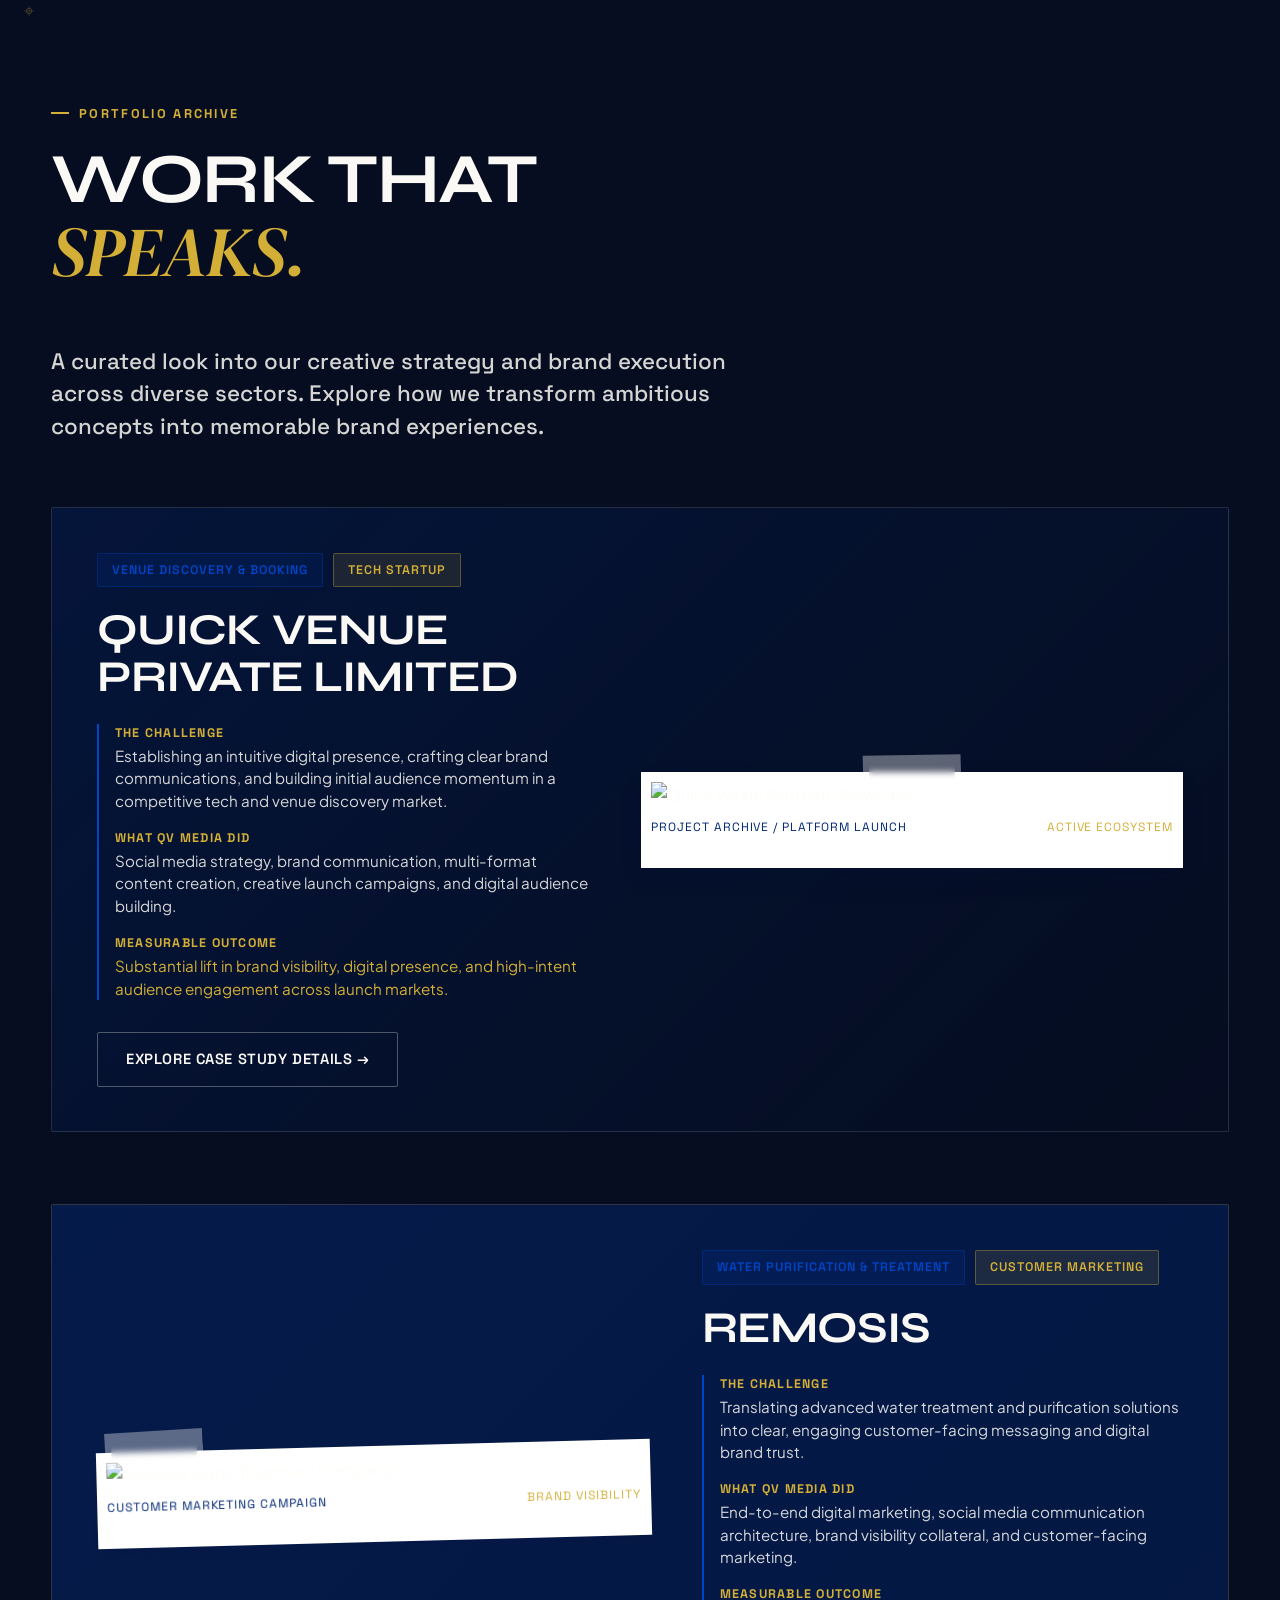
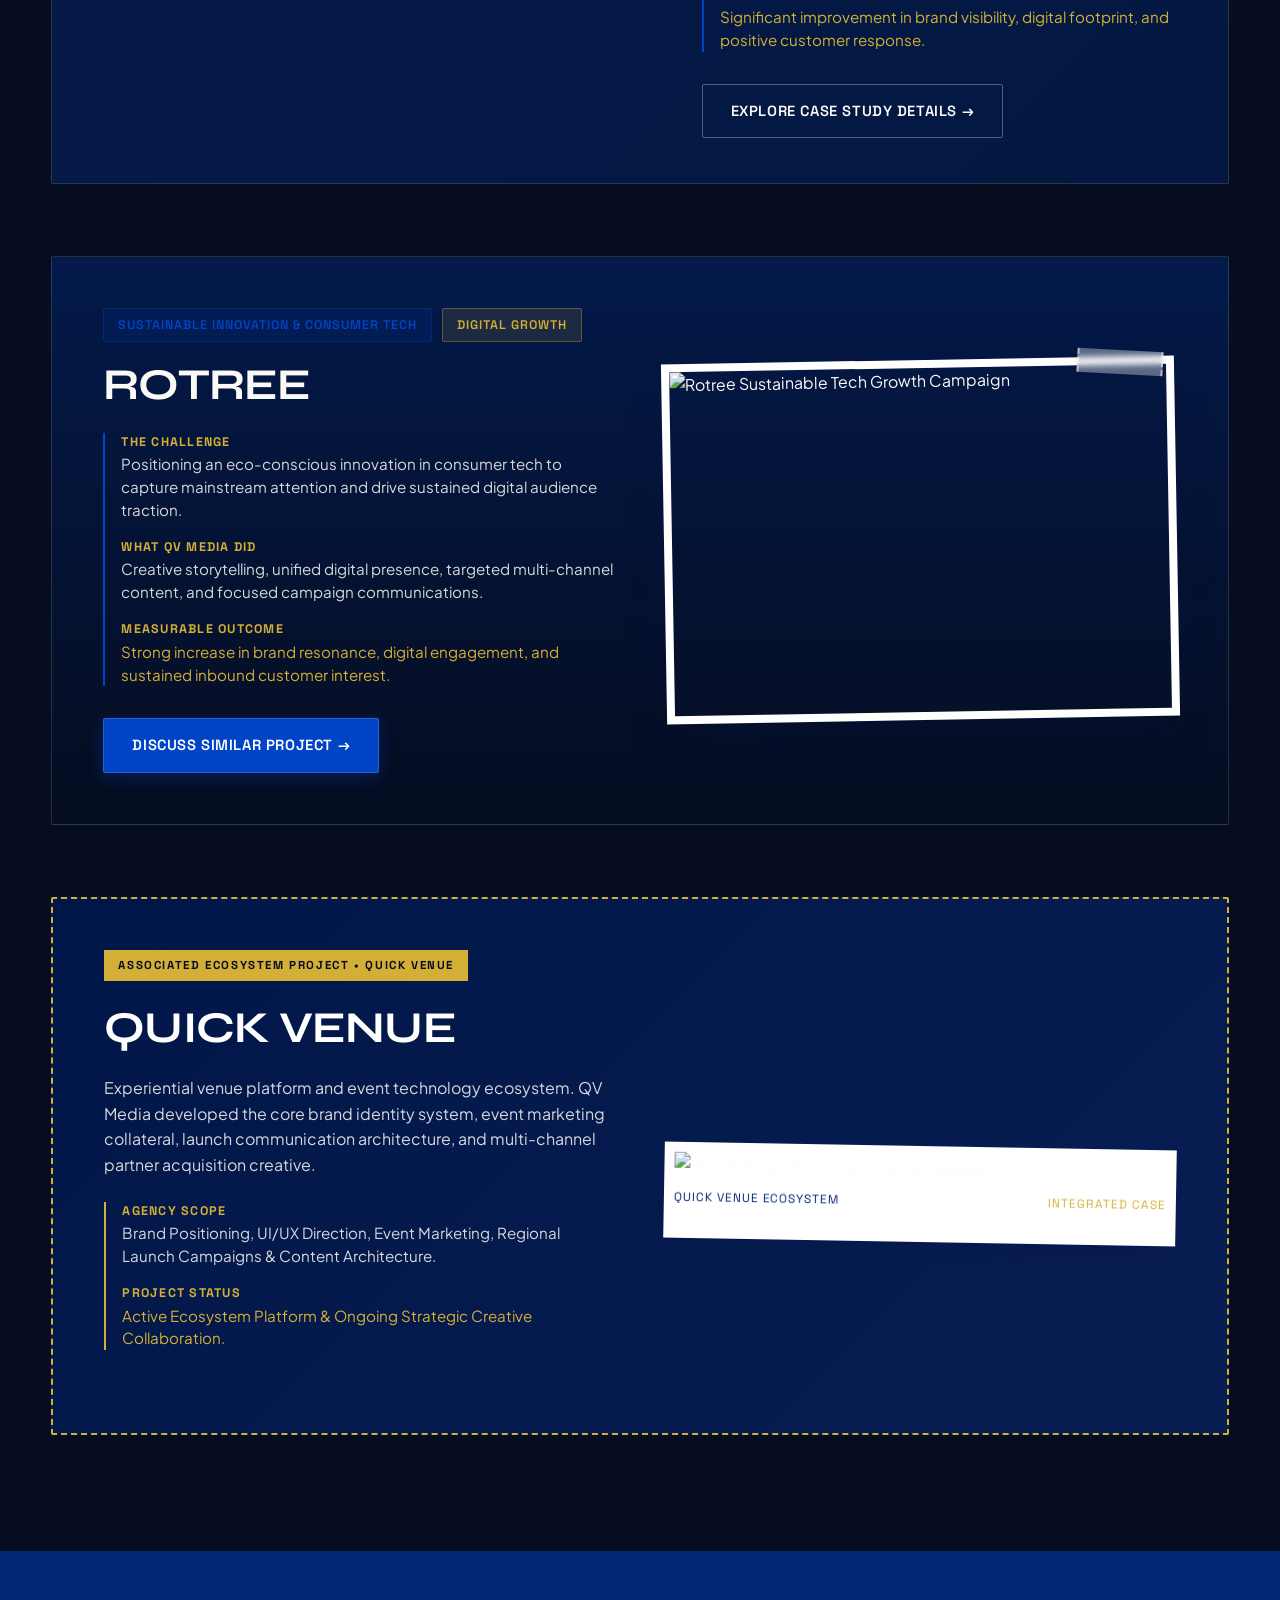
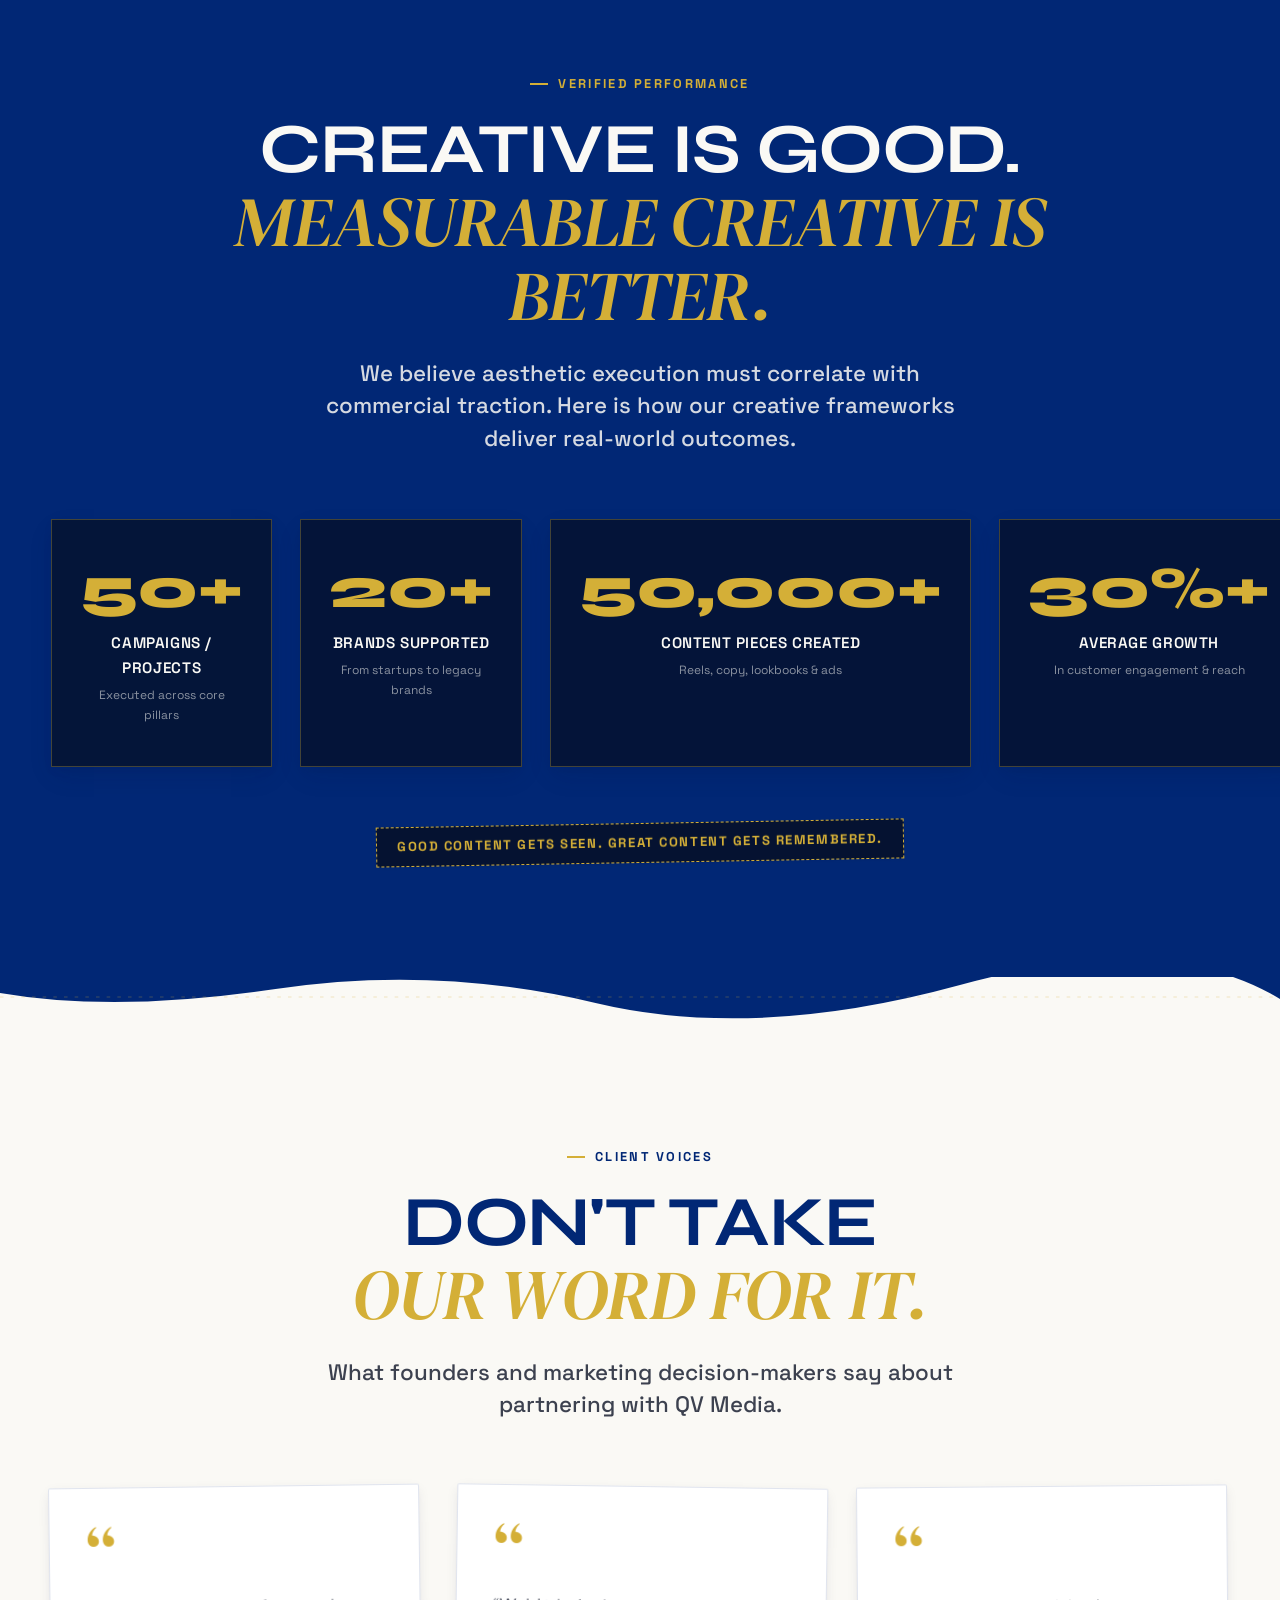
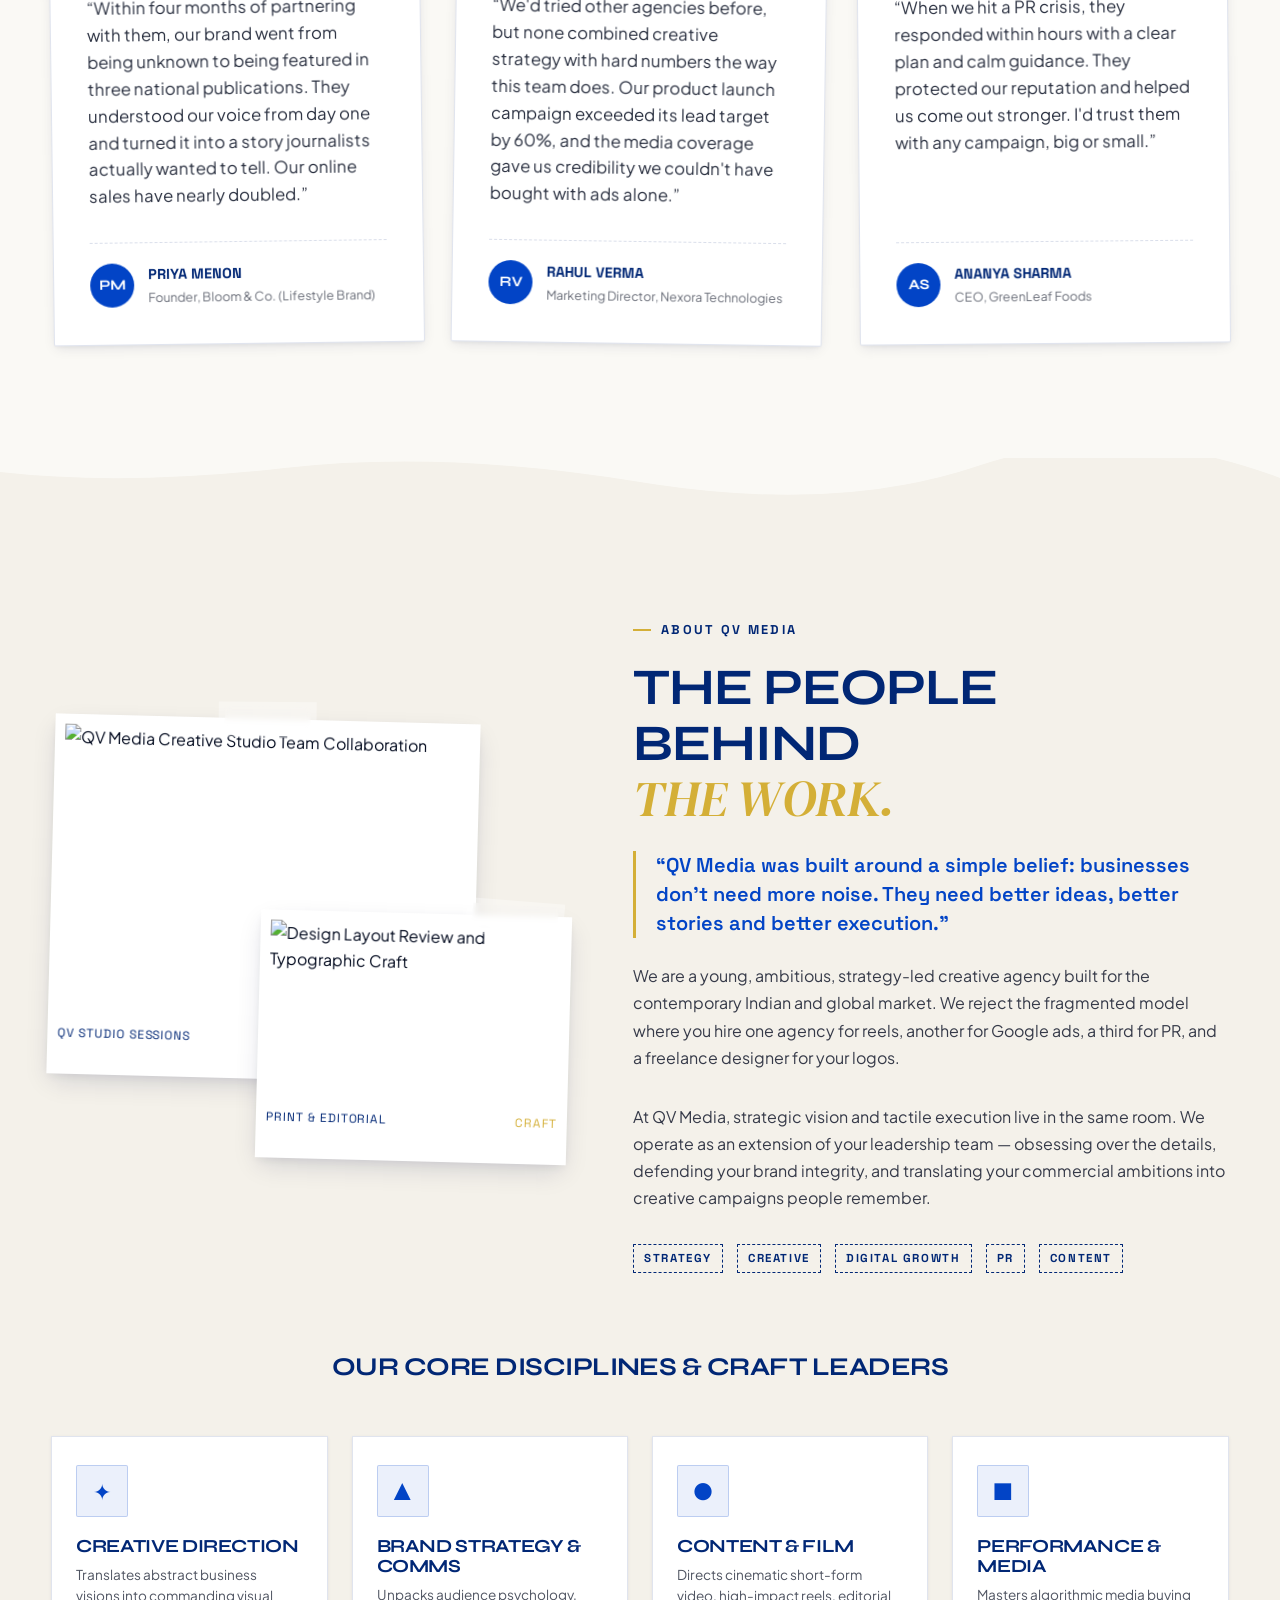
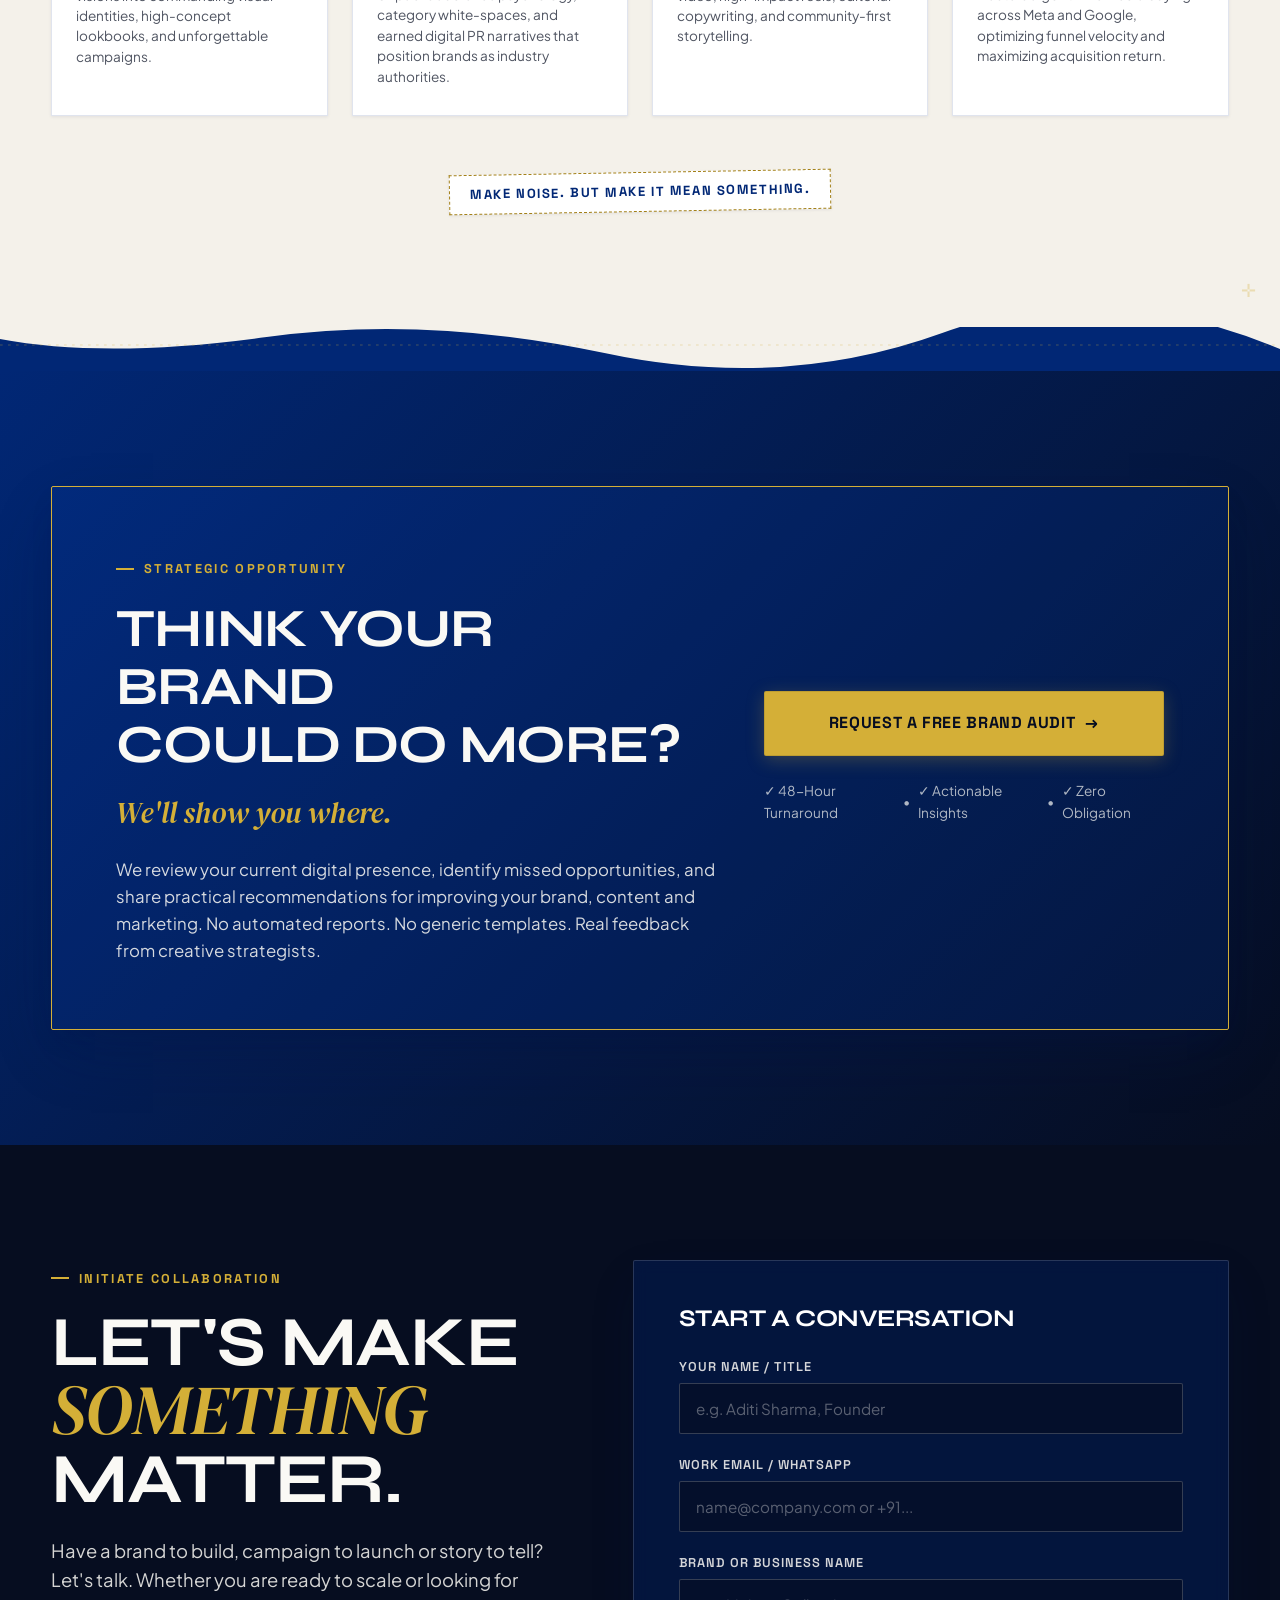
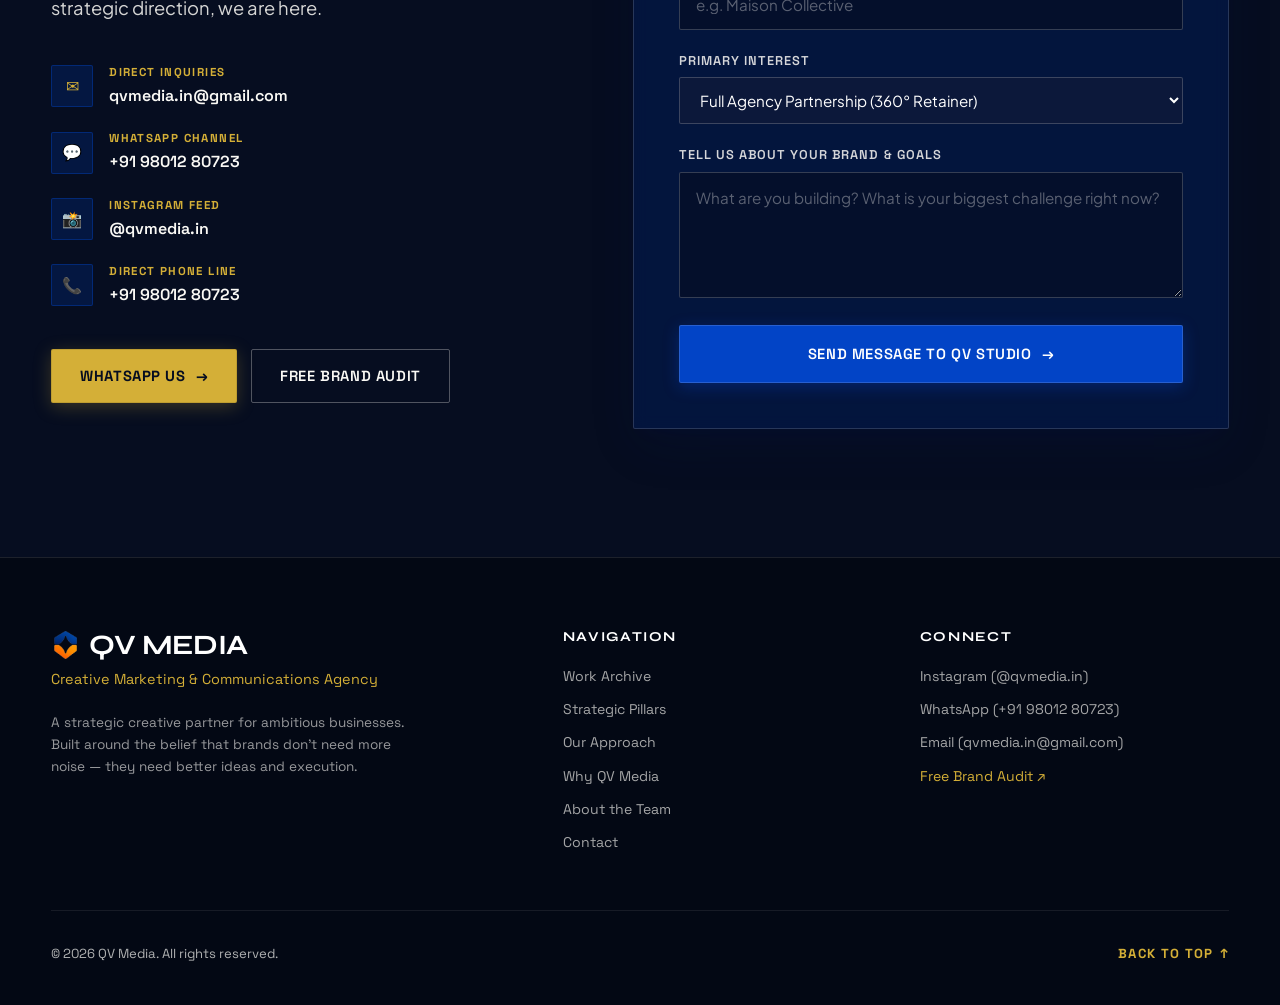
==== commit 2c639c27: "content: populate finalized case studies, proof metrics, testimonials, and live contact information" ====
--- a/QV_MEDIA_STANDALONE.html
+++ b/QV_MEDIA_STANDALONE.html
@@ -4145,23 +4145,23 @@
           <article class="case-split-layout paper-portfolio-card" data-portfolio-index="1">
             <div class="case-info">
               <div class="case-tags">
-                <span class="paper-badge">[D2C LIFESTYLE &amp; APPAREL]</span>
-                <span class="paper-badge paper-badge-gold">BRAND &amp; CONTENT</span>
+                <span class="paper-badge">VENUE DISCOVERY &amp; BOOKING</span>
+                <span class="paper-badge paper-badge-gold">TECH STARTUP</span>
               </div>
-              <h3 class="case-title">[CLIENT NAME]</h3>
+              <h3 class="case-title">Quick Venue Private Limited</h3>
               
               <div class="case-specs">
                 <div class="spec-item">
                   <span class="spec-label">The Challenge</span>
-                  <span class="spec-value">[CLIENT CHALLENGE: Standing out in an overcrowded apparel market and building high organic retention without discounting margins.]</span>
+                  <span class="spec-value">Establishing an intuitive digital presence, crafting clear brand communications, and building initial audience momentum in a competitive tech and venue discovery market.</span>
                 </div>
                 <div class="spec-item">
                   <span class="spec-label">What QV Media Did</span>
-                  <span class="spec-value">[Full Visual Identity Overhaul, Editorial Lookbook Direction, High-Conversion Reels Series &amp; Micro-Influencer Seedings.]</span>
+                  <span class="spec-value">Social media strategy, brand communication, multi-format content creation, creative launch campaigns, and digital audience building.</span>
                 </div>
                 <div class="spec-item">
                   <span class="spec-label">Measurable Outcome</span>
-                  <span class="spec-value text-gold">[RESULT / METRIC: XX% Surge in Direct Brand Recall &amp; Scale of Organic Repeat Purchases.]</span>
+                  <span class="spec-value text-gold">Substantial lift in brand visibility, digital presence, and high-intent audience engagement across launch markets.</span>
                 </div>
               </div>
 
@@ -4176,10 +4176,10 @@
             <div style="position: relative;">
               <div class="paper-tape tape-top-center"></div>
               <div class="paper-photo-frame paper-tilt-target" data-tilt-direction="positive">
-                <img src="https://images.unsplash.com/photo-1441986300917-64674bd600d8?auto=format&fit=crop&w=1000&q=80" alt="D2C Brand Campaign Showcase" loading="lazy">
+                <img src="https://images.unsplash.com/photo-1441986300917-64674bd600d8?auto=format&fit=crop&w=1000&q=80" alt="Quick Venue Platform Showcase" loading="lazy">
                 <div class="paper-photo-caption">
-                  <span>[PROJECT ARCHIVE / LOOKBOOK 2026]</span>
-                  <span class="text-gold">[STUDIO SPEC]</span>
+                  <span>PROJECT ARCHIVE / PLATFORM LAUNCH</span>
+                  <span class="text-gold">ACTIVE ECOSYSTEM</span>
                 </div>
               </div>
             </div>
@@ -4191,33 +4191,33 @@
             <div style="position: relative;">
               <div class="paper-tape tape-top-left"></div>
               <div class="paper-photo-frame paper-tilt-target" data-tilt-direction="negative" style="transform: rotate(-1.5deg);">
-                <img src="https://images.unsplash.com/photo-1517248135467-4c7edcad34c4?auto=format&fit=crop&w=1000&q=80" alt="Hospitality &amp; Dining Campaign" loading="lazy">
+                <img src="https://images.unsplash.com/photo-1517248135467-4c7edcad34c4?auto=format&fit=crop&w=1000&q=80" alt="Remosis Water Treatment Campaign" loading="lazy">
                 <div class="paper-photo-caption">
-                  <span>[FLAGSHIP CULINARY DESTINATION]</span>
-                  <span class="text-gold">[EXPERIENTIAL]</span>
+                  <span>CUSTOMER MARKETING CAMPAIGN</span>
+                  <span class="text-gold">BRAND VISIBILITY</span>
                 </div>
               </div>
             </div>
 
             <div class="case-info">
               <div class="case-tags">
-                <span class="paper-badge">[HOSPITALITY &amp; F&amp;B]</span>
-                <span class="paper-badge paper-badge-gold">INFLUENCE &amp; PR</span>
+                <span class="paper-badge">WATER PURIFICATION &amp; TREATMENT</span>
+                <span class="paper-badge paper-badge-gold">CUSTOMER MARKETING</span>
               </div>
-              <h3 class="case-title">[CLIENT NAME]</h3>
+              <h3 class="case-title">Remosis</h3>
               
               <div class="case-specs">
                 <div class="spec-item">
                   <span class="spec-label">The Challenge</span>
-                  <span class="spec-value">[CLIENT CHALLENGE: Launching a multi-city experiential dining concept with immediate waitlist traction from day one.]</span>
+                  <span class="spec-value">Translating advanced water treatment and purification solutions into clear, engaging customer-facing messaging and digital brand trust.</span>
                 </div>
                 <div class="spec-item">
                   <span class="spec-label">What QV Media Did</span>
-                  <span class="spec-value">[VIP Launch Tasting Architecture, Food Creator Collaborations, Cinematic Short-Form Video Strategy &amp; Local Digital PR.]</span>
+                  <span class="spec-value">End-to-end digital marketing, social media communication architecture, brand visibility collateral, and customer-facing marketing.</span>
                 </div>
                 <div class="spec-item">
                   <span class="spec-label">Measurable Outcome</span>
-                  <span class="spec-value text-gold">[RESULT / METRIC: XX+ Sold-Out Weekend Dinner Covers &amp; XXM+ Geo-Targeted Video Views.]</span>
+                  <span class="spec-value text-gold">Significant improvement in brand visibility, digital footprint, and positive customer response.</span>
                 </div>
               </div>
 
@@ -4234,23 +4234,23 @@
             <div class="case-fullwidth-grid">
               <div class="case-info">
                 <div class="case-tags">
-                  <span class="paper-badge">[ENTERPRISE TECH &amp; FINTECH]</span>
-                  <span class="paper-badge paper-badge-gold">DIGITAL GROWTH &amp; PR</span>
+                  <span class="paper-badge">SUSTAINABLE INNOVATION &amp; CONSUMER TECH</span>
+                  <span class="paper-badge paper-badge-gold">DIGITAL GROWTH</span>
                 </div>
-                <h3 class="case-title">[CLIENT NAME]</h3>
+                <h3 class="case-title">Rotree</h3>
                 
                 <div class="case-specs">
                   <div class="spec-item">
                     <span class="spec-label">The Challenge</span>
-                    <span class="spec-value">[CLIENT CHALLENGE: Demystifying high-complexity software to generate enterprise sales demo requests.]</span>
+                    <span class="spec-value">Positioning an eco-conscious innovation in consumer tech to capture mainstream attention and drive sustained digital audience traction.</span>
                   </div>
                   <div class="spec-item">
                     <span class="spec-label">What QV Media Did</span>
-                    <span class="spec-value">[Founder Thought-Leadership Narrative, LinkedIn Organic Distribution, Targeted Paid Search &amp; Tier-1 Press Releases.]</span>
+                    <span class="spec-value">Creative storytelling, unified digital presence, targeted multi-channel content, and focused campaign communications.</span>
                   </div>
                   <div class="spec-item">
                     <span class="spec-label">Measurable Outcome</span>
-                    <span class="spec-value text-gold">[RESULT / METRIC: XX% Reduction in Cost-Per-Acquired Enterprise Lead.]</span>
+                    <span class="spec-value text-gold">Strong increase in brand resonance, digital engagement, and sustained inbound customer interest.</span>
                   </div>
                 </div>
 
@@ -4263,7 +4263,7 @@
 
               <div class="case-fullwidth-image-banner paper-tilt-target" data-tilt-direction="positive">
                 <div class="paper-tape tape-top-right"></div>
-                <img src="https://images.unsplash.com/photo-1460925895917-afdab827c52f?auto=format&fit=crop&w=1000&q=80" alt="Tech Growth and Analytics Campaign" loading="lazy">
+                <img src="https://images.unsplash.com/photo-1460925895917-afdab827c52f?auto=format&fit=crop&w=1000&q=80" alt="Rotree Sustainable Tech Growth Campaign" loading="lazy">
               </div>
             </div>
           </article>
@@ -4323,40 +4323,36 @@
           </p>
         </div>
 
-        <!-- Editable Metrics Grid -->
+        <!-- Verified Metrics Grid -->
         <div class="proof-metrics-grid">
           <!-- Metric 1 -->
           <div class="metric-paper-card ink-stamp-card" data-stamp-delay="0">
-            <div class="metric-value ink-stamp-value">[XX+]</div>
+            <div class="metric-value ink-stamp-value">50+</div>
             <div class="metric-label">Campaigns / Projects</div>
             <div class="metric-sub">Executed across core pillars</div>
           </div>
 
           <!-- Metric 2 -->
           <div class="metric-paper-card ink-stamp-card" data-stamp-delay="150">
-            <div class="metric-value ink-stamp-value">[XX+]</div>
+            <div class="metric-value ink-stamp-value">20+</div>
             <div class="metric-label">Brands Supported</div>
             <div class="metric-sub">From startups to legacy brands</div>
           </div>
 
           <!-- Metric 3 -->
           <div class="metric-paper-card ink-stamp-card" data-stamp-delay="300">
-            <div class="metric-value ink-stamp-value">[XX+]</div>
+            <div class="metric-value ink-stamp-value">50,000+</div>
             <div class="metric-label">Content Pieces Created</div>
             <div class="metric-sub">Reels, copy, lookbooks &amp; ads</div>
           </div>
 
           <!-- Metric 4 -->
           <div class="metric-paper-card ink-stamp-card" data-stamp-delay="450">
-            <div class="metric-value ink-stamp-value">[XX%]</div>
+            <div class="metric-value ink-stamp-value">30%+</div>
             <div class="metric-label">Average Growth</div>
             <div class="metric-sub">In customer engagement &amp; reach</div>
           </div>
         </div>
-
-        <p class="proof-disclaimer">
-          *Note: All metric figures above are clearly marked editable placeholders awaiting verified client project data.
-        </p>
 
         <div style="text-align: center; margin-top: 3.5rem;">
           <div class="statement-punch-box" style="background: rgba(6, 13, 32, 0.8); border-color: var(--gold);">
@@ -4397,14 +4393,14 @@
             <div>
               <div class="quote-mark">“</div>
               <p class="testimonial-text">
-                “[CLIENT TESTIMONIAL GOES HERE. Editable testimonial placeholder showcasing how QV Media transformed the brand narrative, revitalized our content cadence, and aligned creative output with commercial growth.]”
+                “Within four months of partnering with them, our brand went from being unknown to being featured in three national publications. They understood our voice from day one and turned it into a story journalists actually wanted to tell. Our online sales have nearly doubled.”
               </p>
             </div>
             <div class="client-profile">
-              <div class="client-avatar-placeholder">CN</div>
+              <div class="client-avatar-placeholder">PM</div>
               <div class="client-meta">
-                <span class="client-name">[CLIENT NAME]</span>
-                <span class="client-role">[DESIGNATION], [COMPANY] • Luxury Retail</span>
+                <span class="client-name">Priya Menon</span>
+                <span class="client-role">Founder, Bloom &amp; Co. (Lifestyle Brand)</span>
               </div>
             </div>
           </div>
@@ -4414,14 +4410,14 @@
             <div>
               <div class="quote-mark">“</div>
               <p class="testimonial-text">
-                “[CLIENT TESTIMONIAL GOES HERE. Editable testimonial placeholder highlighting the speed, strategic intelligence, and photographic production quality delivered across our multi-city campaign.]”
+                “We'd tried other agencies before, but none combined creative strategy with hard numbers the way this team does. Our product launch campaign exceeded its lead target by 60%, and the media coverage gave us credibility we couldn't have bought with ads alone.”
               </p>
             </div>
             <div class="client-profile">
-              <div class="client-avatar-placeholder">CN</div>
+              <div class="client-avatar-placeholder">RV</div>
               <div class="client-meta">
-                <span class="client-name">[CLIENT NAME]</span>
-                <span class="client-role">[DESIGNATION], [COMPANY] • Hospitality Group</span>
+                <span class="client-name">Rahul Verma</span>
+                <span class="client-role">Marketing Director, Nexora Technologies</span>
               </div>
             </div>
           </div>
@@ -4431,14 +4427,14 @@
             <div>
               <div class="quote-mark">“</div>
               <p class="testimonial-text">
-                “[CLIENT TESTIMONIAL GOES HERE. Editable testimonial placeholder detailing how their performance marketing and digital PR strategies drove qualified enterprise inbound leads.]”
+                “When we hit a PR crisis, they responded within hours with a clear plan and calm guidance. They protected our reputation and helped us come out stronger. I'd trust them with any campaign, big or small.”
               </p>
             </div>
             <div class="client-profile">
-              <div class="client-avatar-placeholder">CN</div>
+              <div class="client-avatar-placeholder">AS</div>
               <div class="client-meta">
-                <span class="client-name">[CLIENT NAME]</span>
-                <span class="client-role">[DESIGNATION], [COMPANY] • Tech Platform</span>
+                <span class="client-name">Ananya Sharma</span>
+                <span class="client-role">CEO, GreenLeaf Foods</span>
               </div>
             </div>
           </div>
@@ -4513,7 +4509,7 @@
           </div>
         </div>
 
-        <!-- Human Element / Creative Disciplines (Sophisticated Paper-Cut Placeholders) -->
+        <!-- Human Element / Creative Disciplines (Sophisticated Paper-Cut Panels) -->
         <div>
           <div style="text-align: center; margin-bottom: 2rem;">
             <h3 style="font-size: 1.6rem; text-transform: uppercase; color: var(--midnight-blue);">
@@ -4614,7 +4610,7 @@
     <section class="contact-section section-spacing" id="contact">
       <div class="container">
         <div class="contact-grid">
-          <!-- Left Column: Dramatic Final Statement & Contact Placeholders -->
+          <!-- Left Column: Dramatic Final Statement & Direct Contact Channels -->
           <div>
             <div class="eyebrow">INITIATE COLLABORATION</div>
             <h2 class="contact-headline">
@@ -4626,13 +4622,13 @@
               Have a brand to build, campaign to launch or story to tell? Let's talk. Whether you are ready to scale or looking for strategic direction, we are here.
             </p>
 
-            <!-- Editable Contact Placeholders -->
+            <!-- Contact Information Details -->
             <div class="contact-placeholders-list">
               <div class="contact-info-item">
                 <div class="contact-info-icon">✉</div>
                 <div>
                   <span class="contact-info-label">Direct Inquiries</span>
-                  <span class="contact-info-val">[EMAIL]</span>
+                  <a href="mailto:qvmedia.in@gmail.com" class="contact-info-val" style="color: inherit; text-decoration: none;">qvmedia.in@gmail.com</a>
                 </div>
               </div>
 
@@ -4640,7 +4636,7 @@
                 <div class="contact-info-icon">💬</div>
                 <div>
                   <span class="contact-info-label">WhatsApp Channel</span>
-                  <span class="contact-info-val">[WHATSAPP]</span>
+                  <a href="https://wa.me/919801280723" target="_blank" rel="noopener noreferrer" class="contact-info-val" style="color: inherit; text-decoration: none;">+91 98012 80723</a>
                 </div>
               </div>
 
@@ -4648,22 +4644,22 @@
                 <div class="contact-info-icon">📸</div>
                 <div>
                   <span class="contact-info-label">Instagram Feed</span>
-                  <span class="contact-info-val">[@QVMEDIA]</span>
+                  <a href="https://www.instagram.com/qvmedia.in?stkn=ZzQ5NnlwMDE1ZjVr" target="_blank" rel="noopener noreferrer" class="contact-info-val" style="color: inherit; text-decoration: none;">@qvmedia.in</a>
                 </div>
               </div>
 
               <div class="contact-info-item">
-                <div class="contact-info-icon">🌐</div>
+                <div class="contact-info-icon">📞</div>
                 <div>
-                  <span class="contact-info-label">Official Domain</span>
-                  <span class="contact-info-val">[WEBSITE]</span>
+                  <span class="contact-info-label">Direct Phone Line</span>
+                  <a href="tel:+919801280723" class="contact-info-val" style="color: inherit; text-decoration: none;">+91 98012 80723</a>
                 </div>
               </div>
             </div>
 
             <!-- WhatsApp Secondary CTA -->
             <div class="contact-actions-wrap">
-              <a href="https://wa.me/" target="_blank" rel="noopener noreferrer" class="btn btn-gold">
+              <a href="https://wa.me/919801280723" target="_blank" rel="noopener noreferrer" class="btn btn-gold">
                 <span>WhatsApp Us</span>
                 <span class="btn-arrow">→</span>
               </a>
@@ -4752,9 +4748,9 @@
         <div class="footer-links-col">
           <h4>Connect</h4>
           <div class="footer-links-list">
-            <a href="#" target="_blank" rel="noopener noreferrer">Instagram [@QVMEDIA]</a>
-            <a href="#" target="_blank" rel="noopener noreferrer">LinkedIn [QV Media]</a>
-            <a href="#" target="_blank" rel="noopener noreferrer">WhatsApp Channel</a>
+            <a href="https://www.instagram.com/qvmedia.in?stkn=ZzQ5NnlwMDE1ZjVr" target="_blank" rel="noopener noreferrer">Instagram (@qvmedia.in)</a>
+            <a href="https://wa.me/919801280723" target="_blank" rel="noopener noreferrer">WhatsApp (+91 98012 80723)</a>
+            <a href="mailto:qvmedia.in@gmail.com">Email (qvmedia.in@gmail.com)</a>
             <a href="#audit" class="open-audit-modal text-gold">Free Brand Audit ↗</a>
           </div>
         </div>
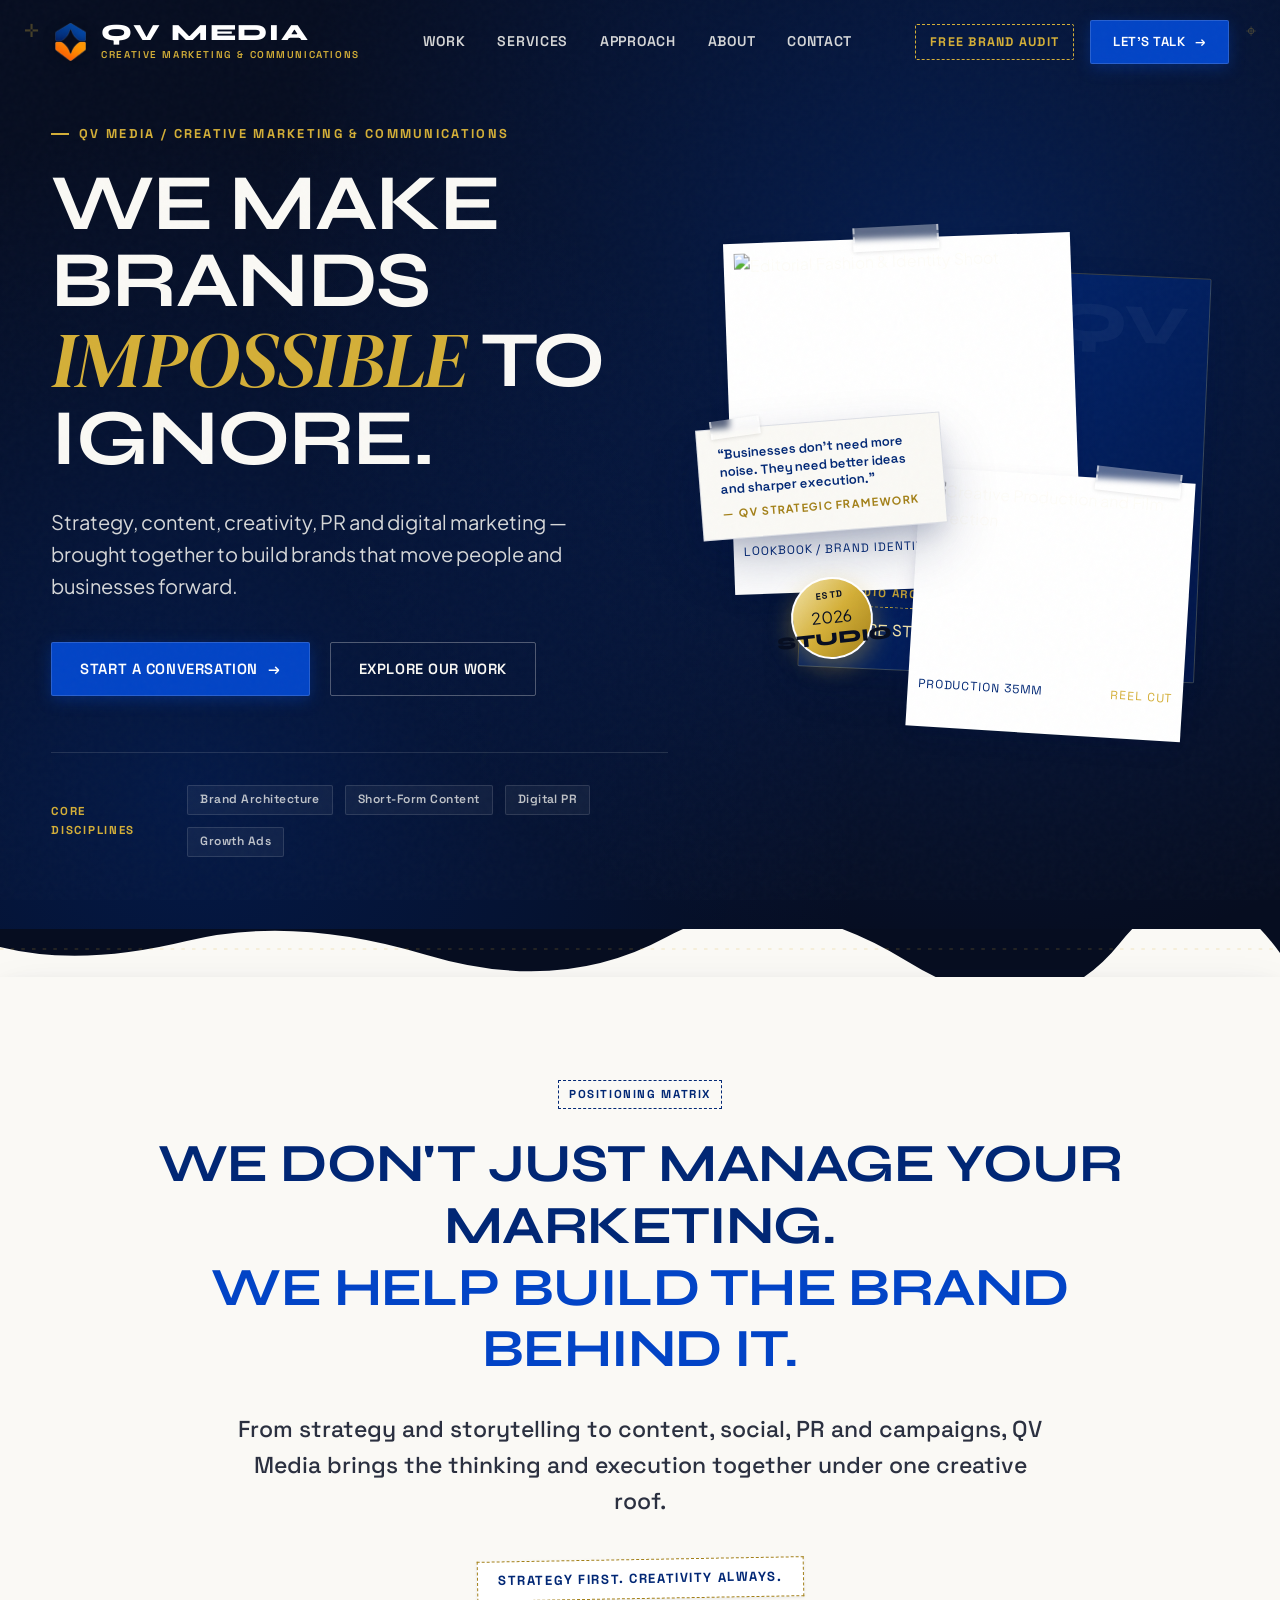
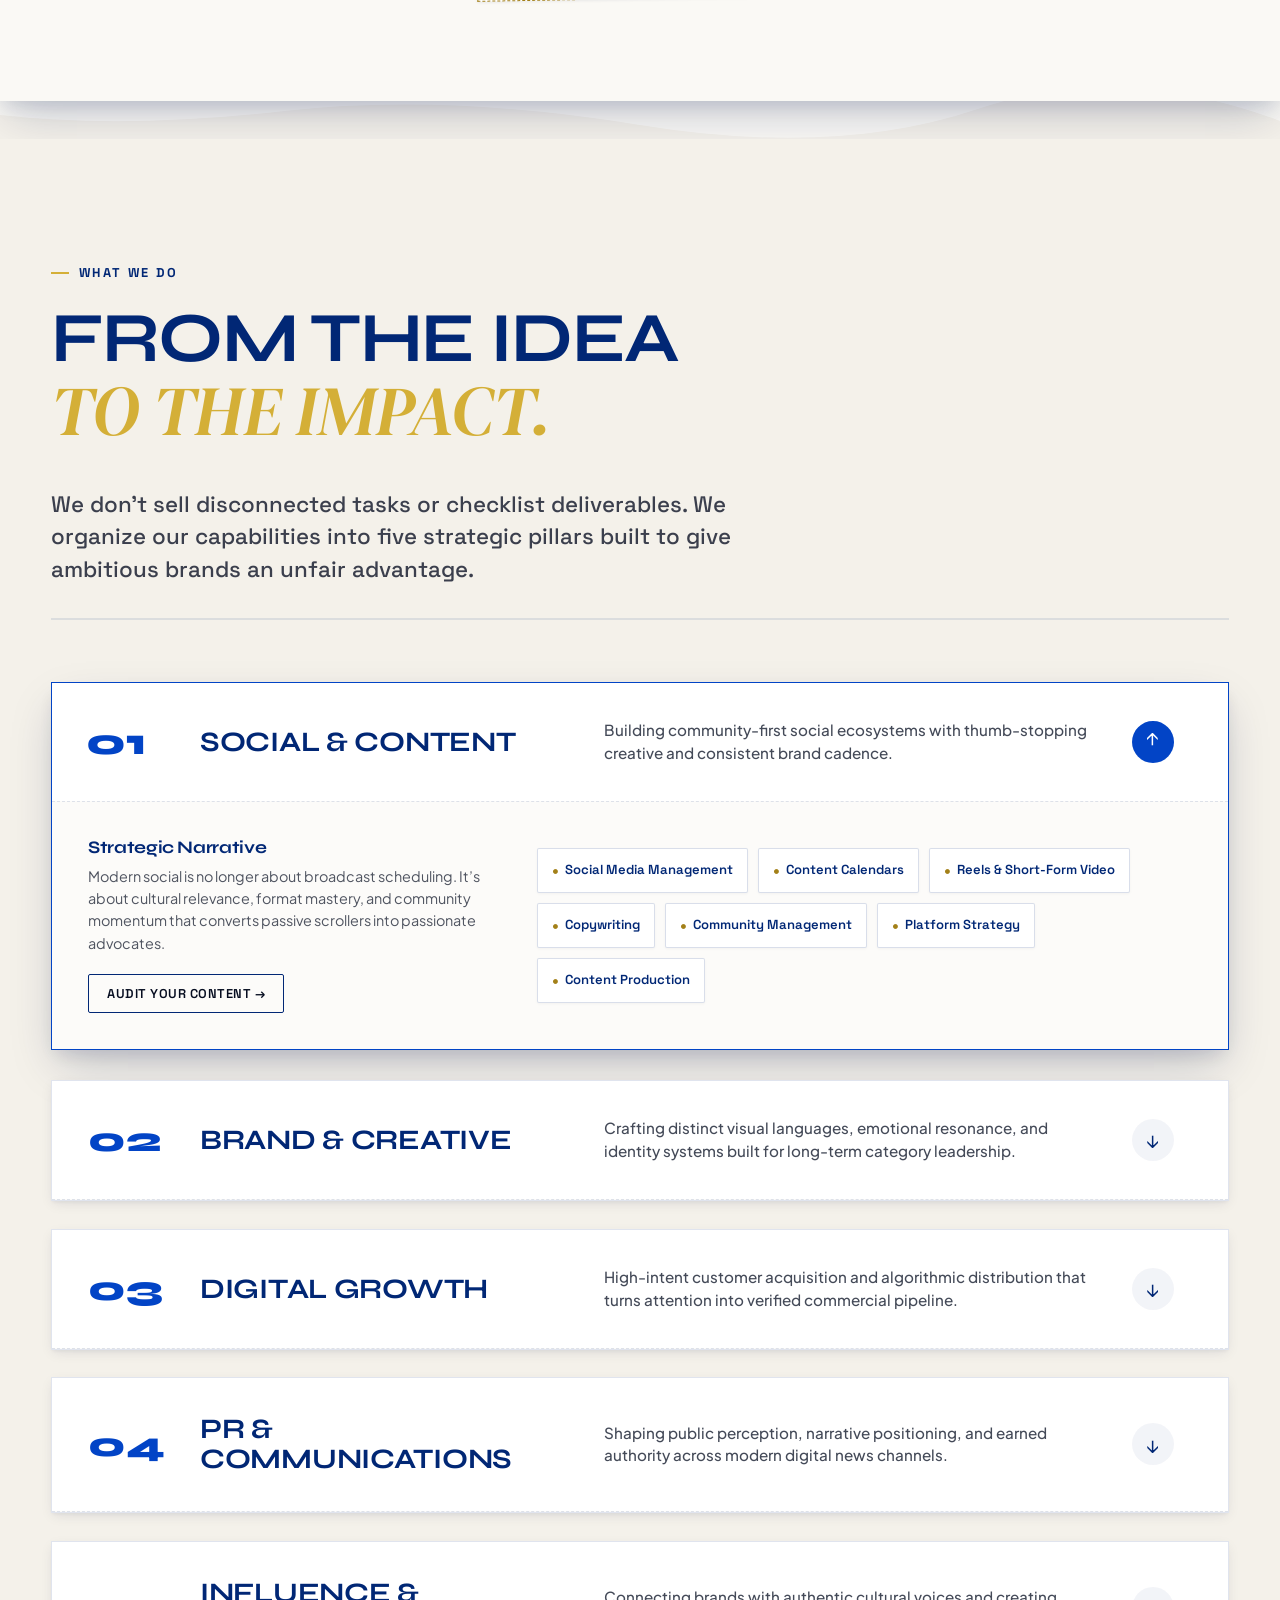
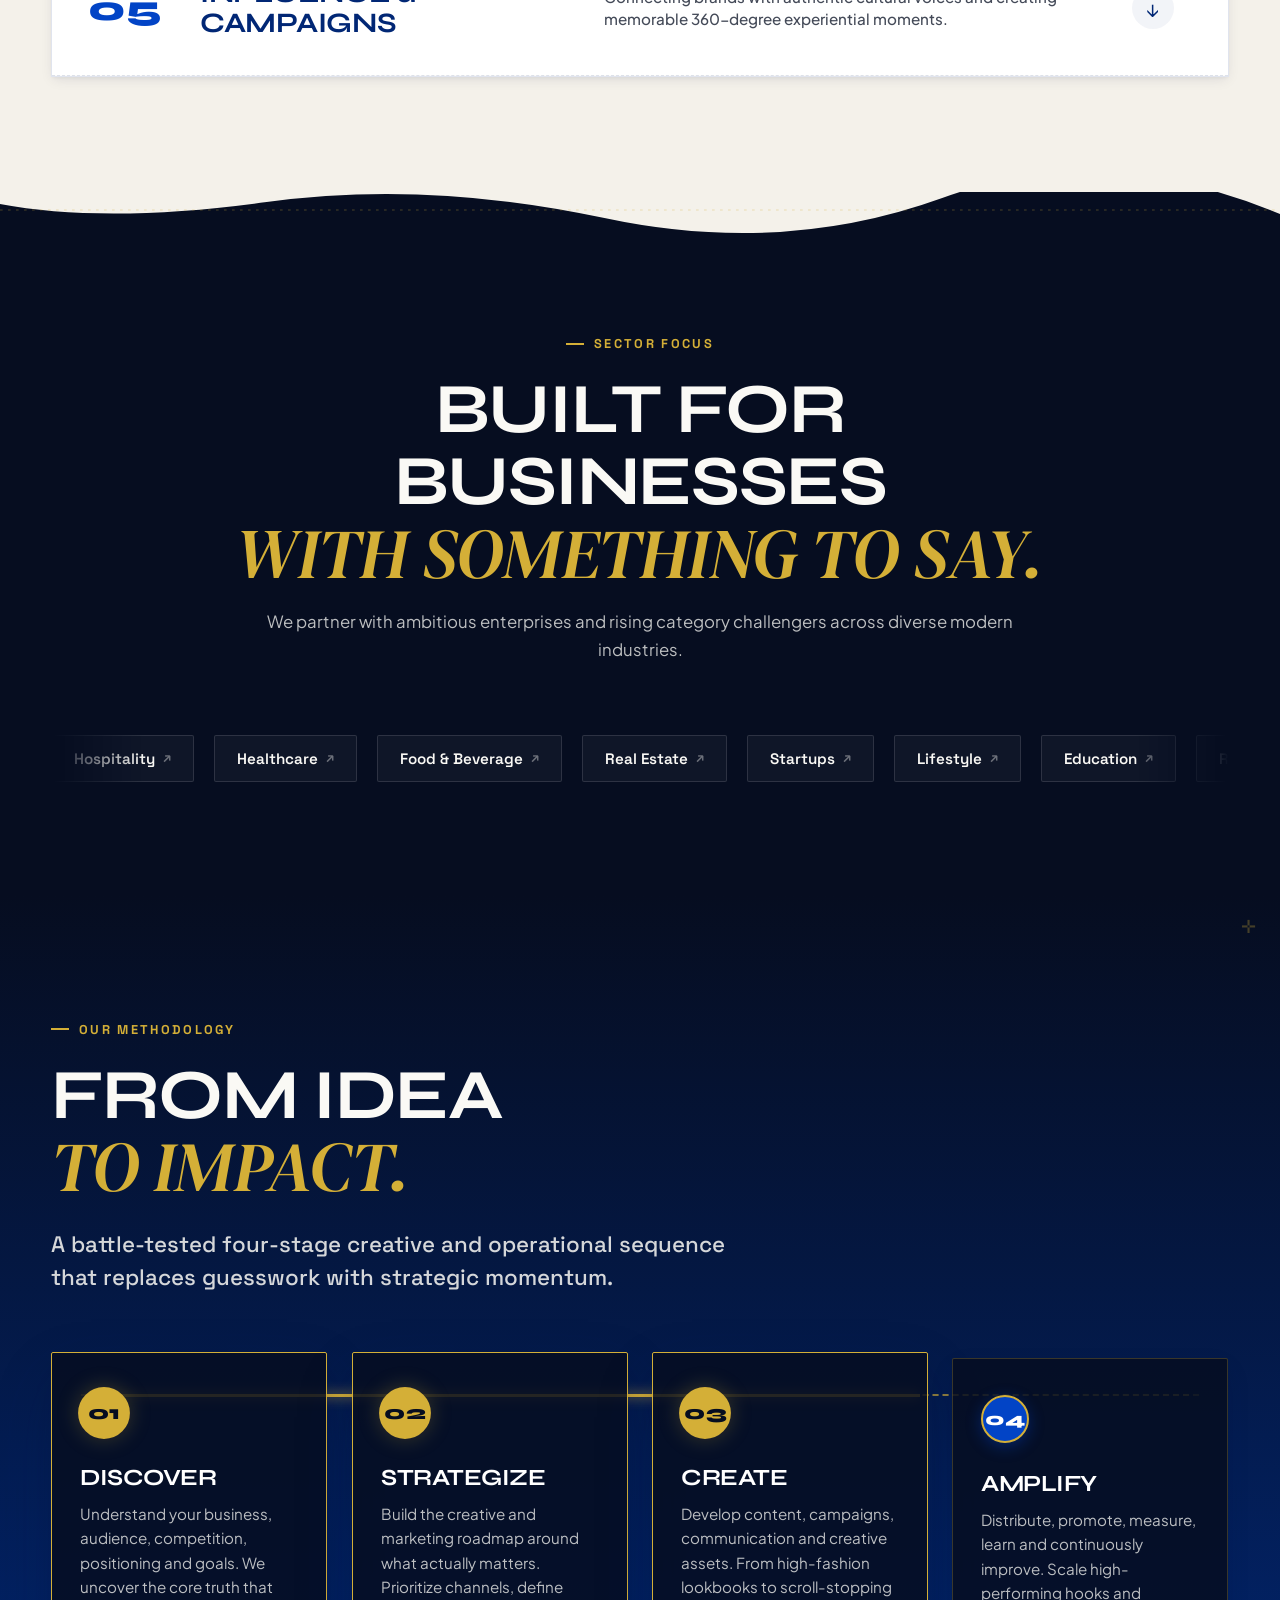
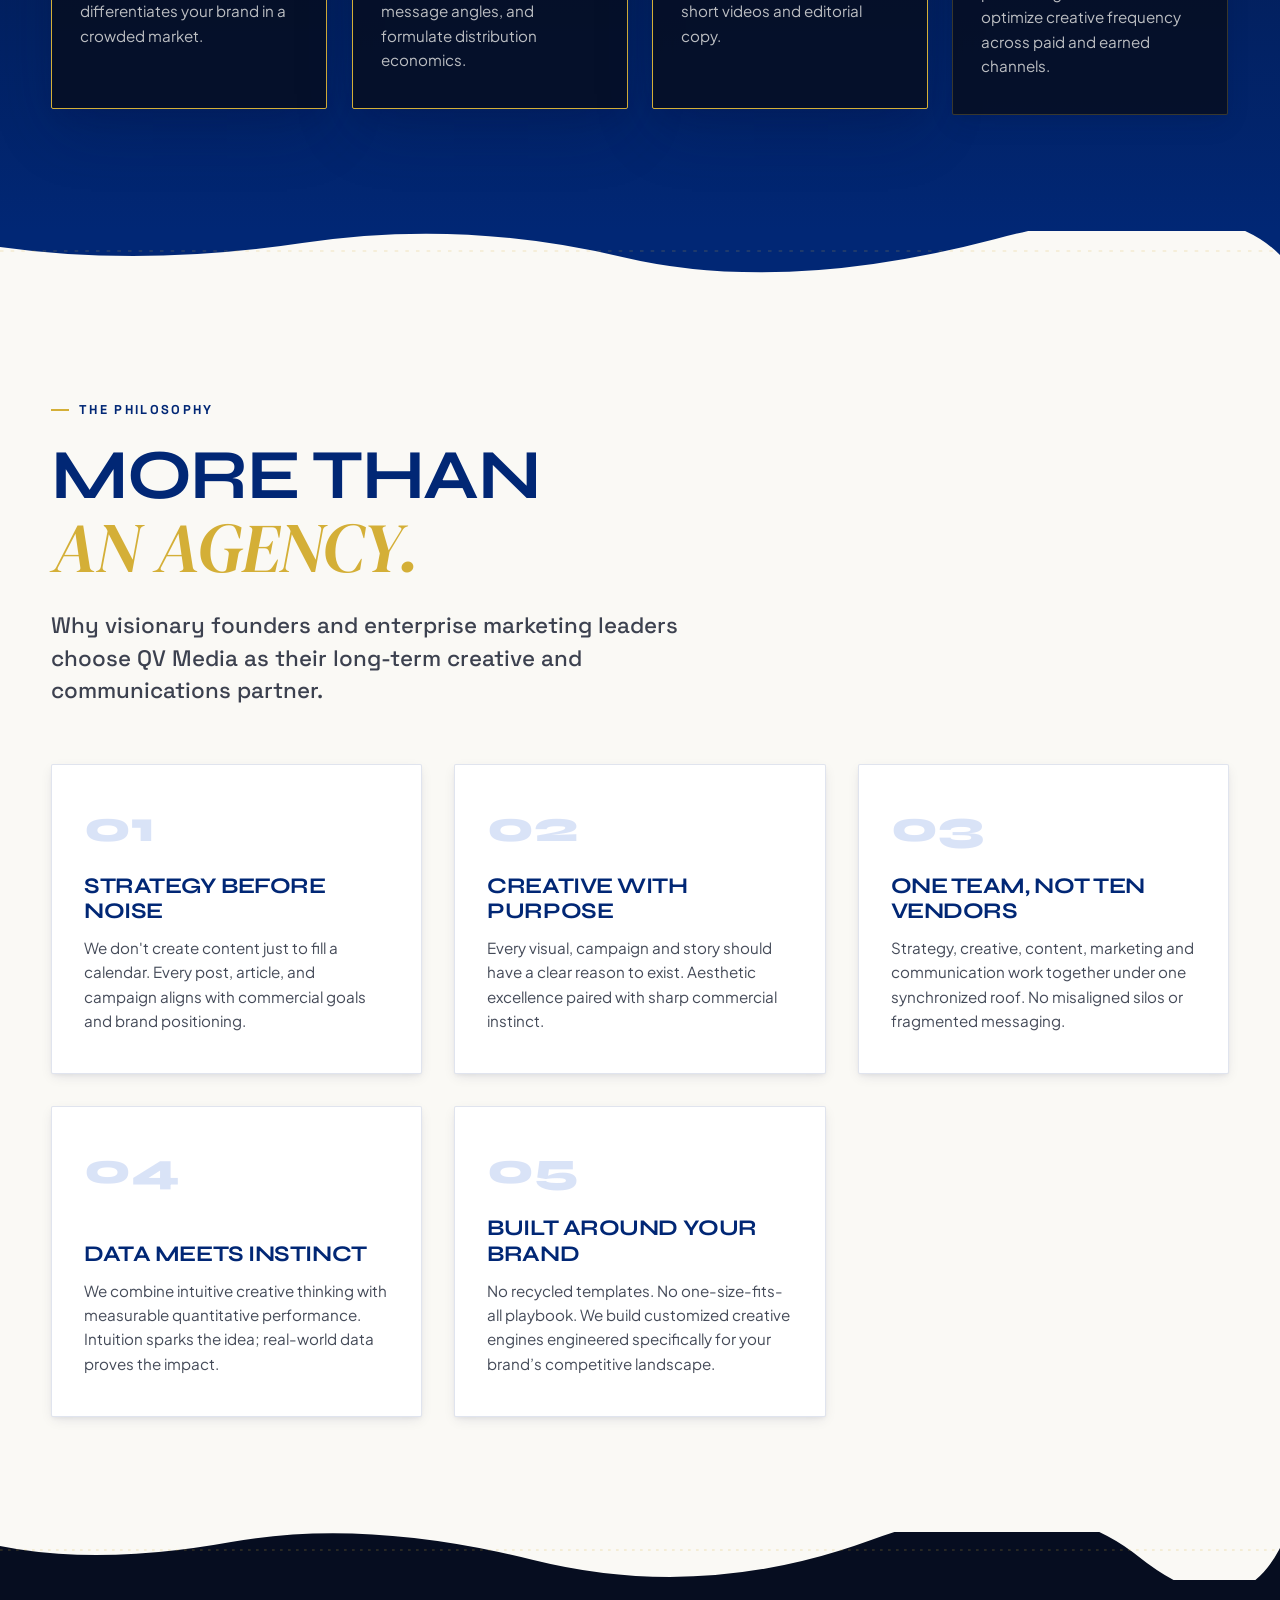
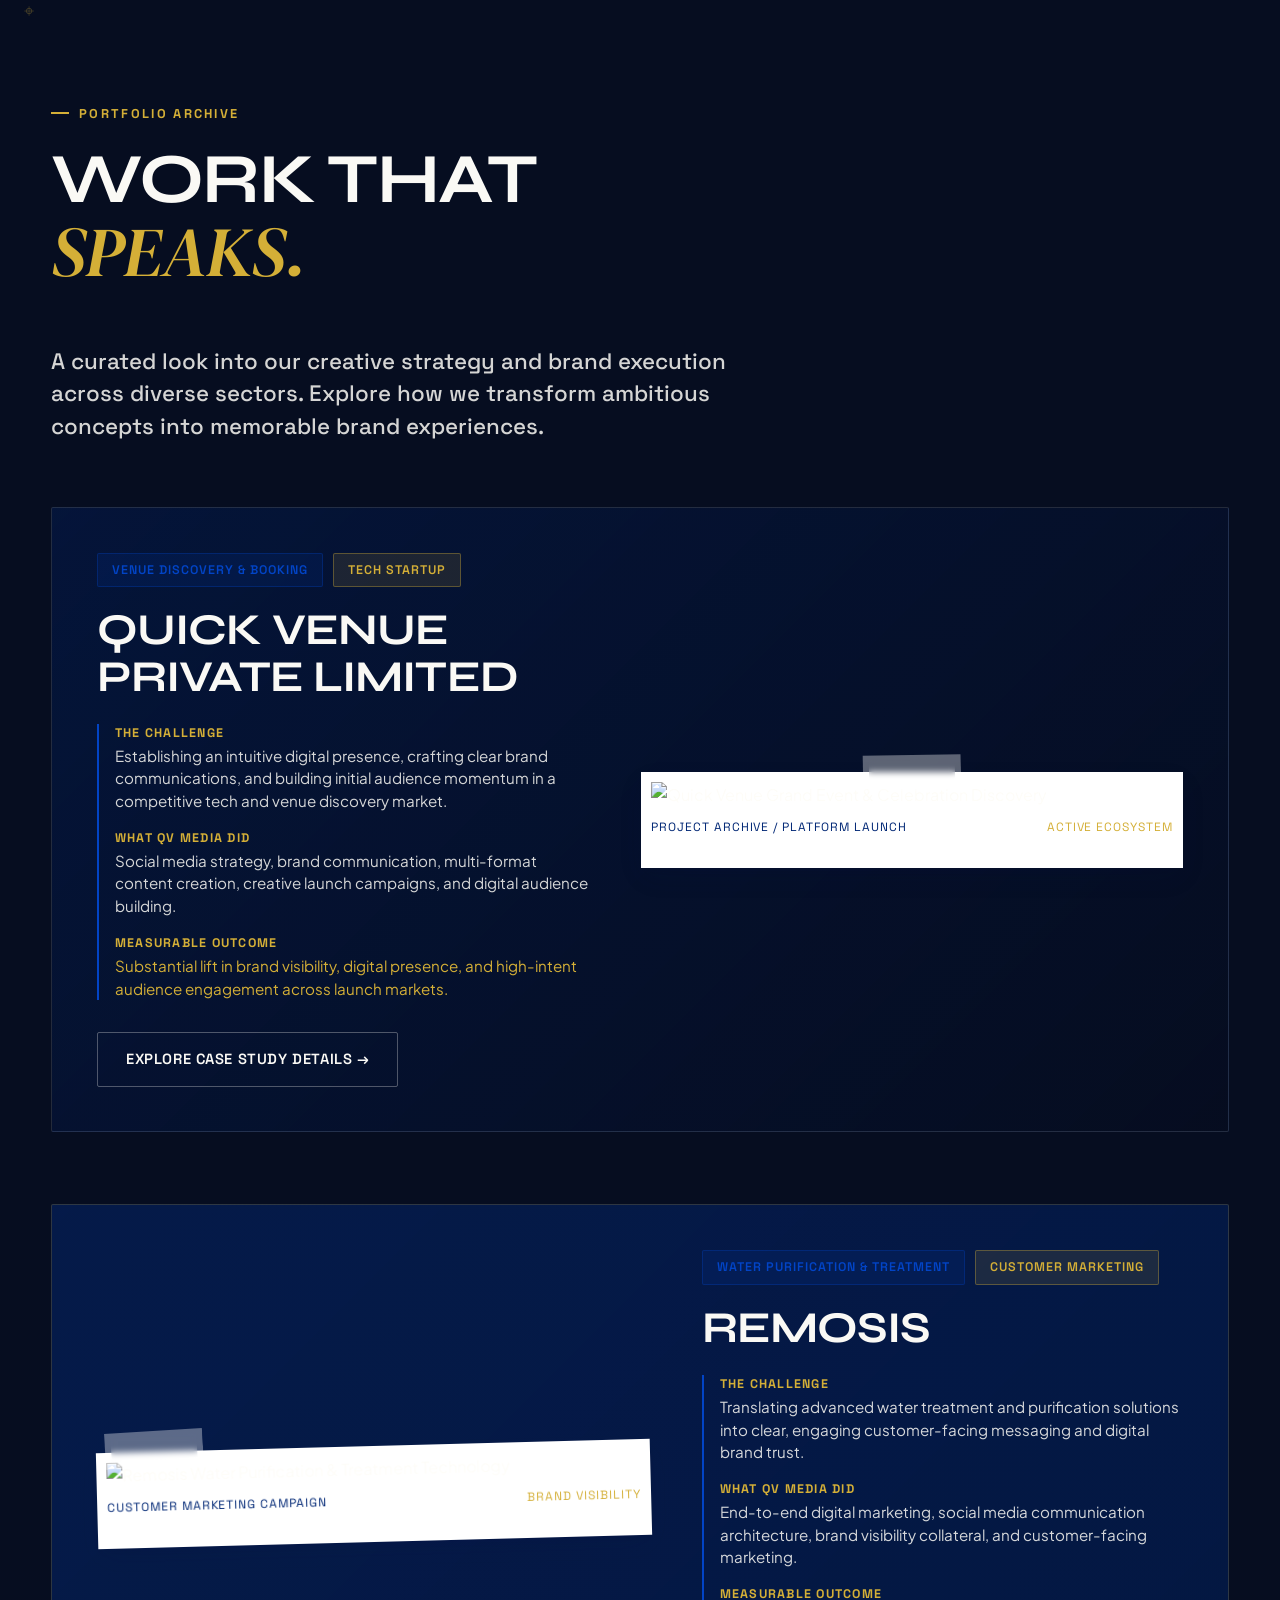
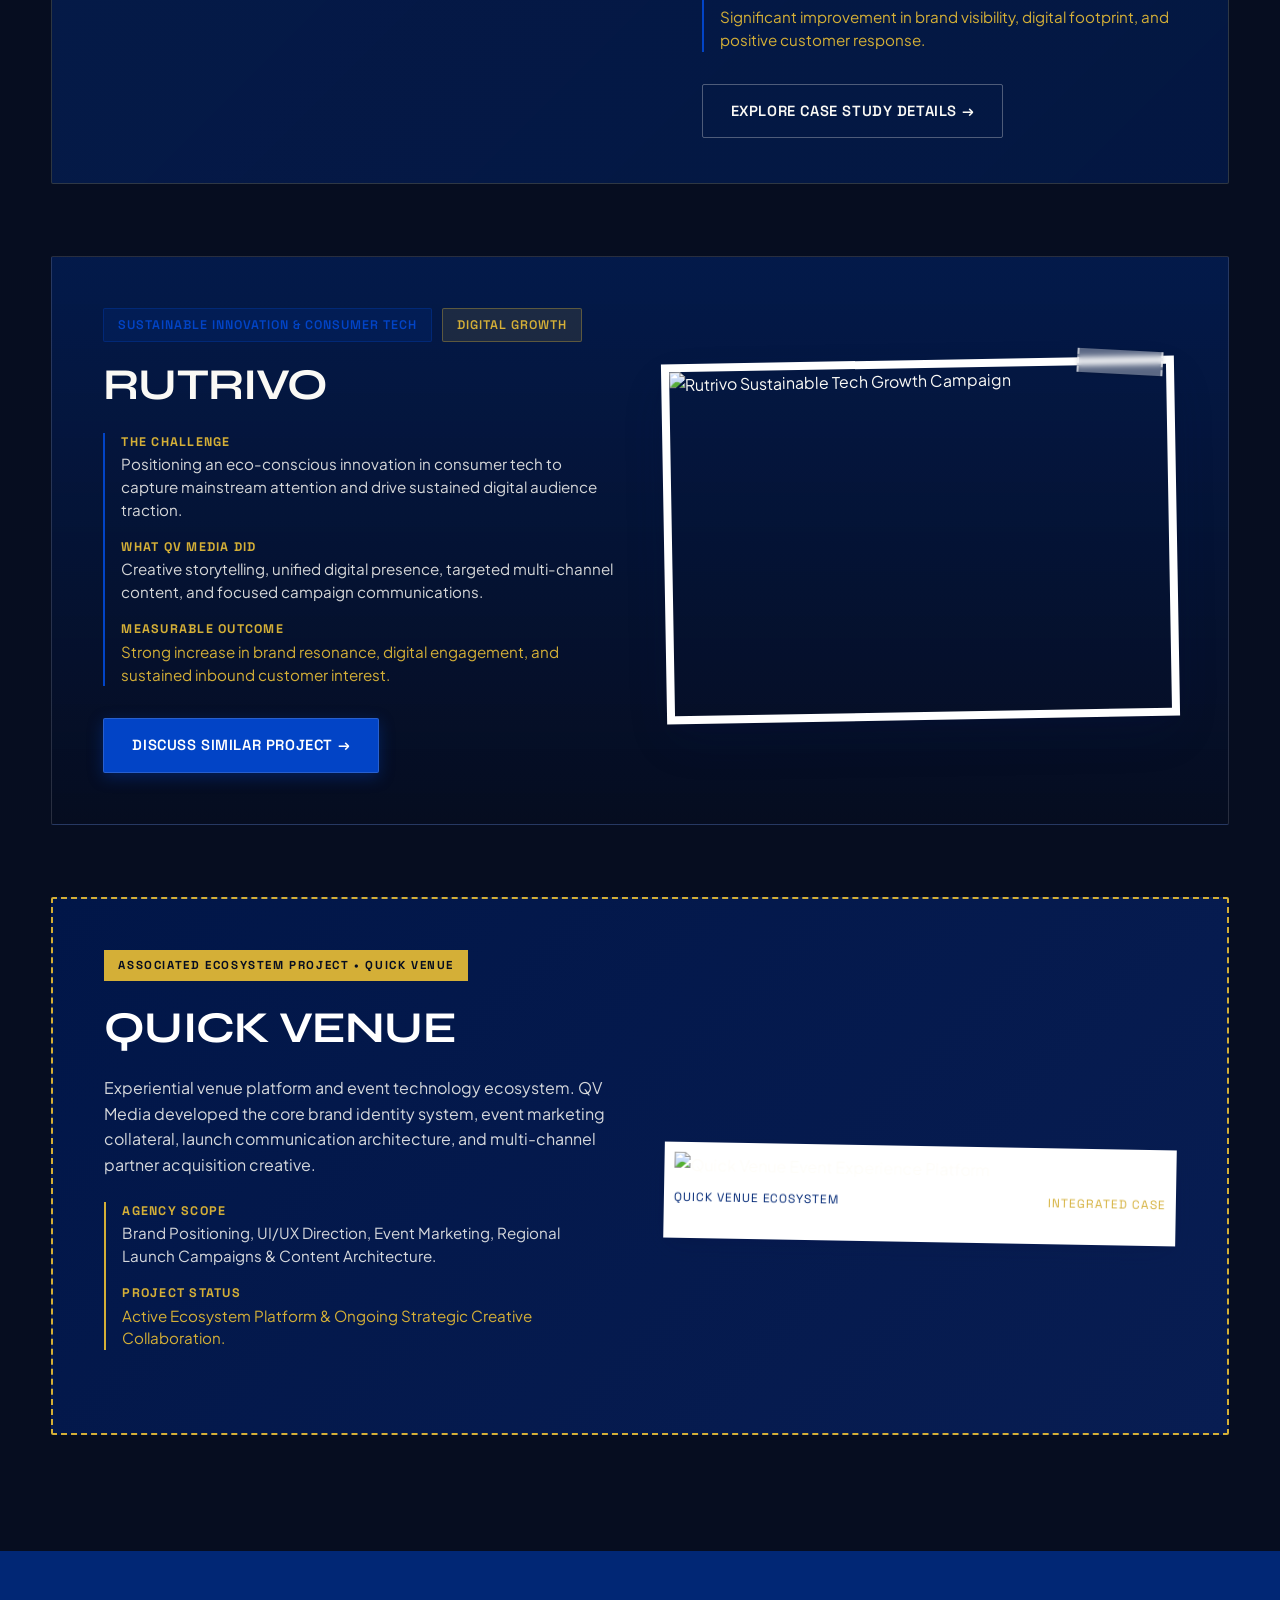
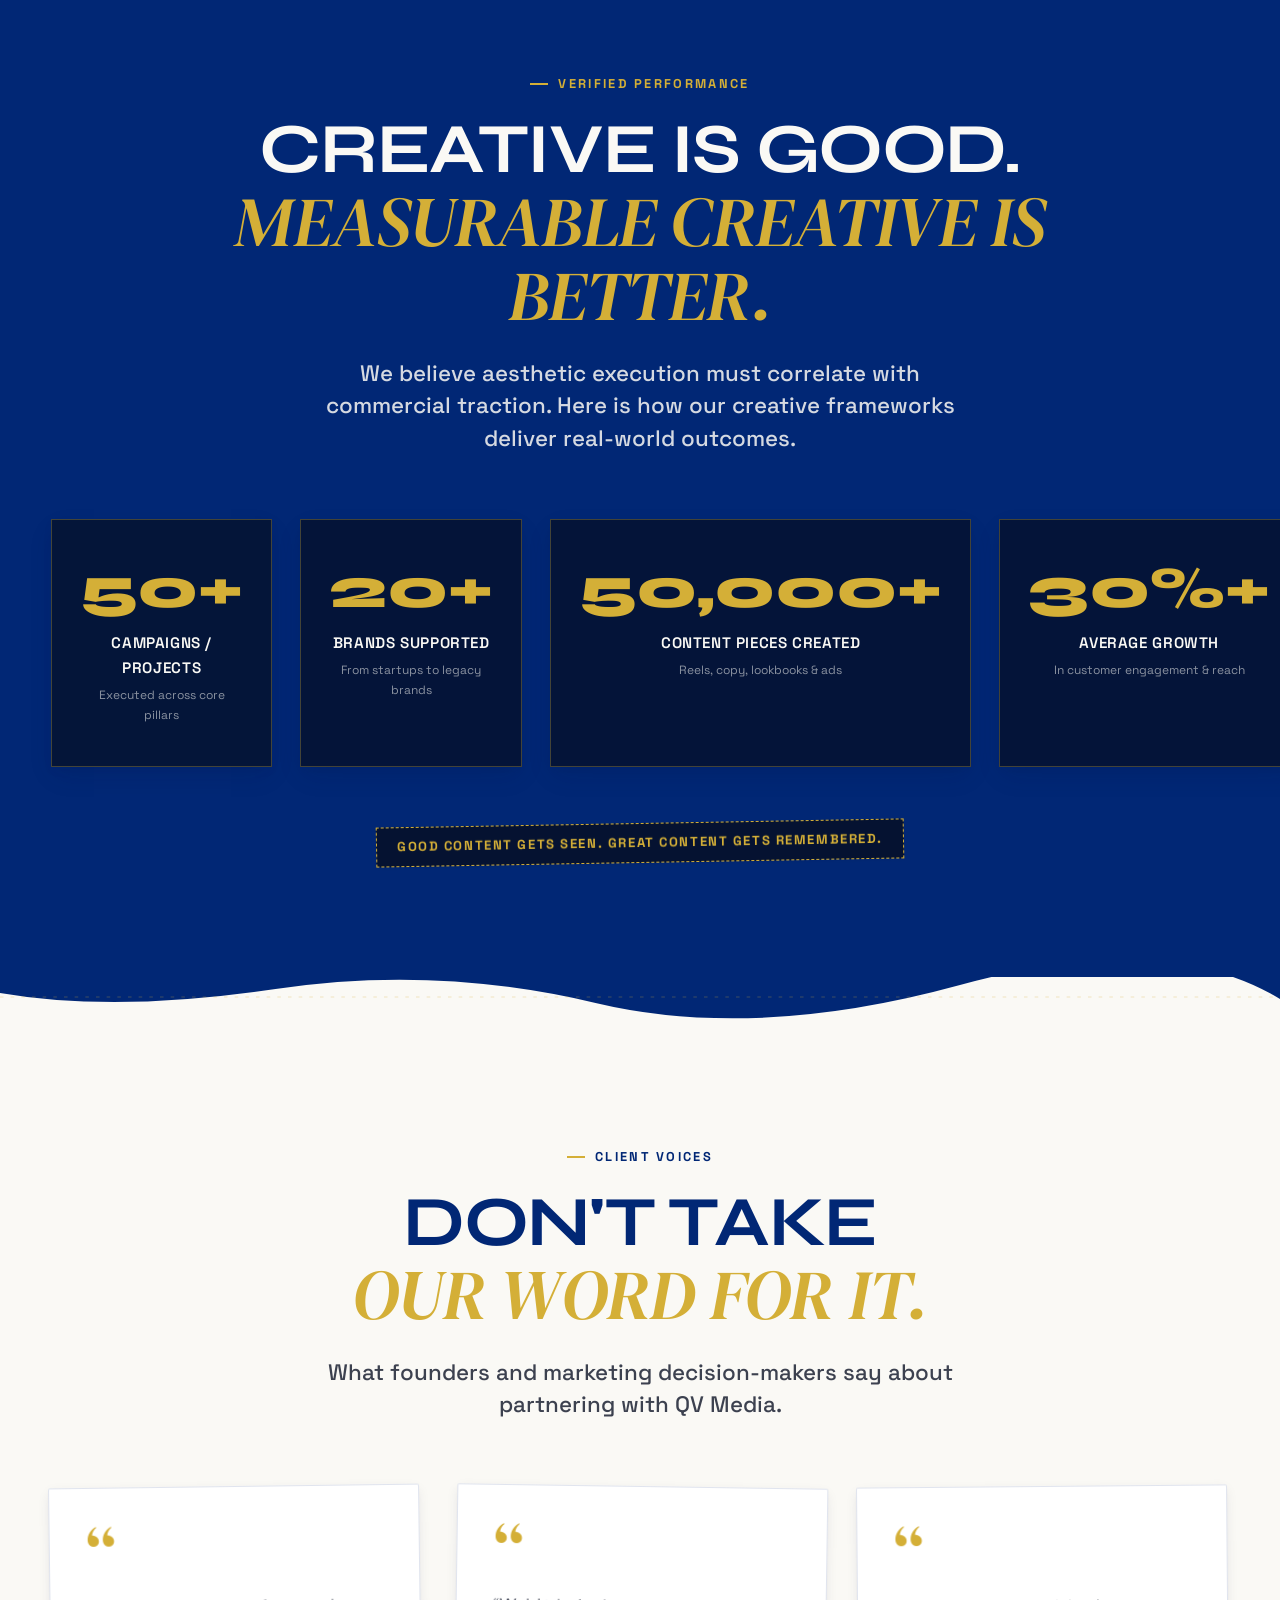
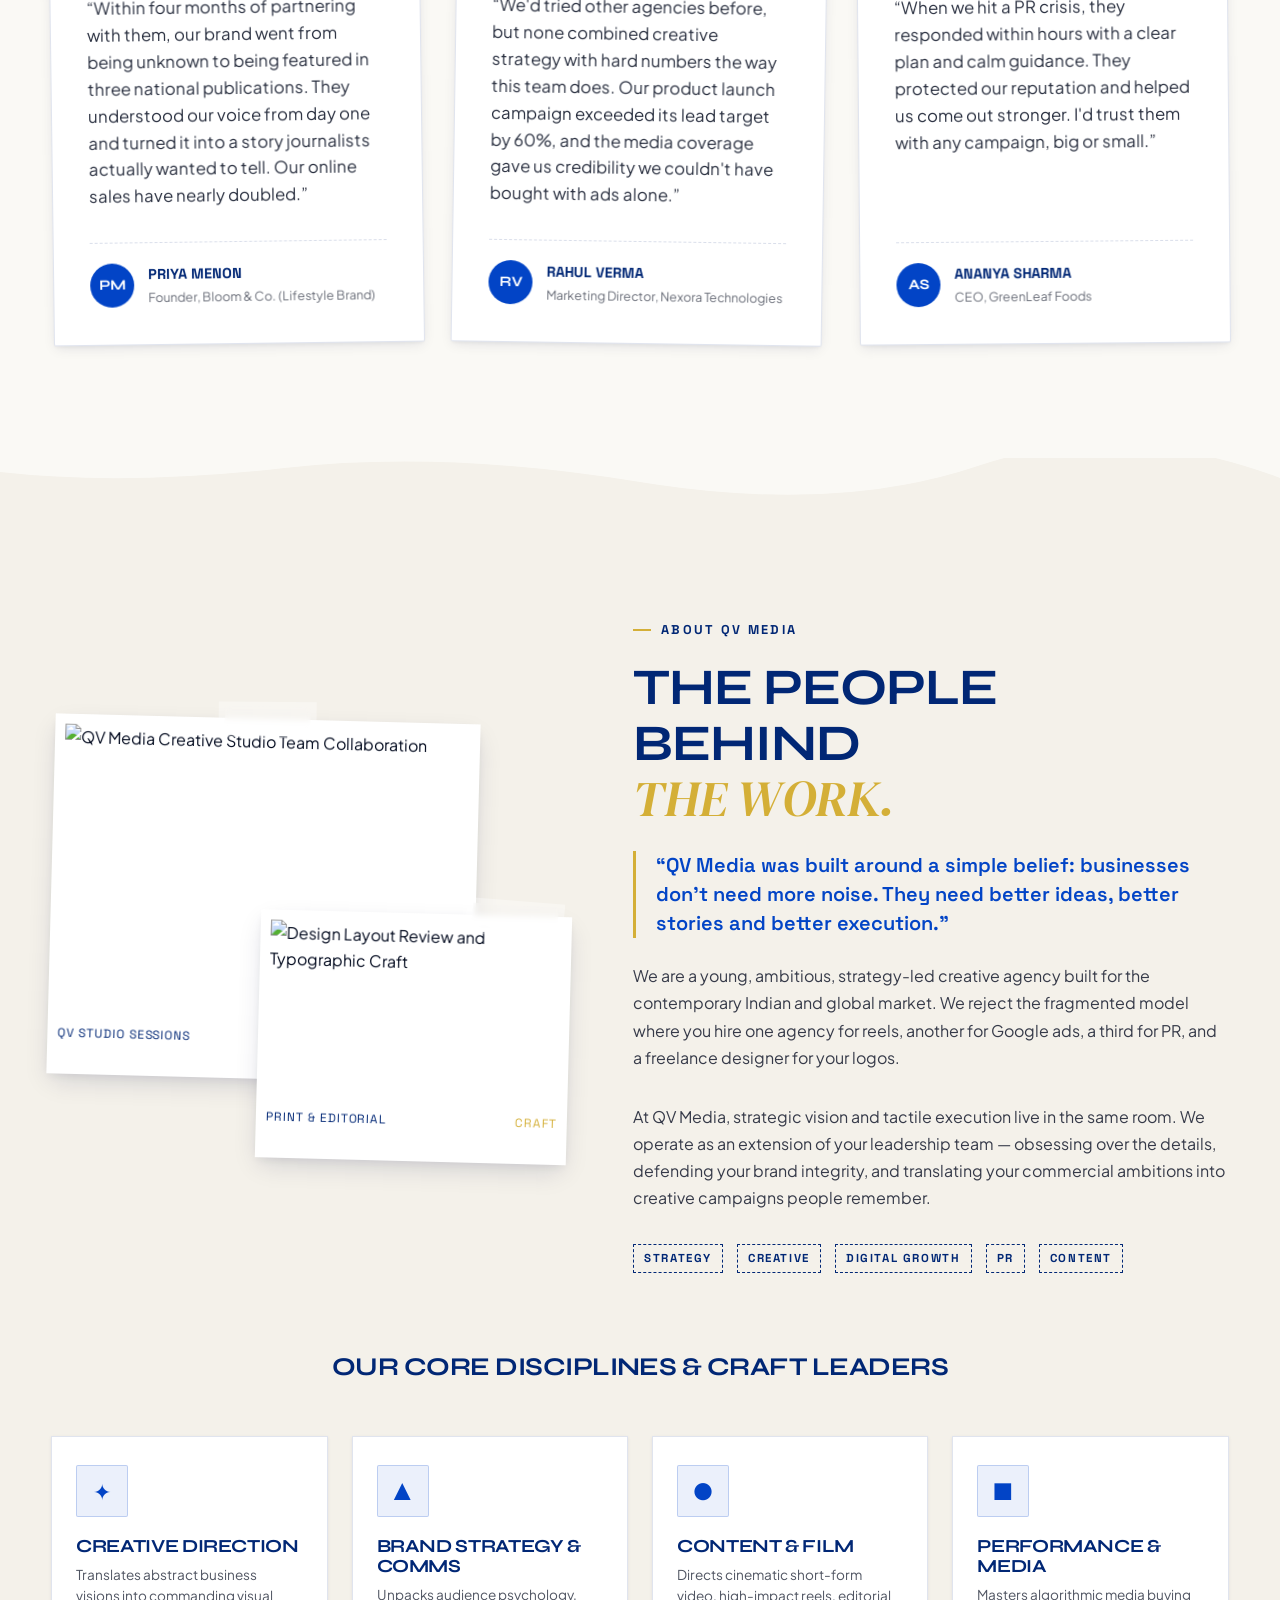
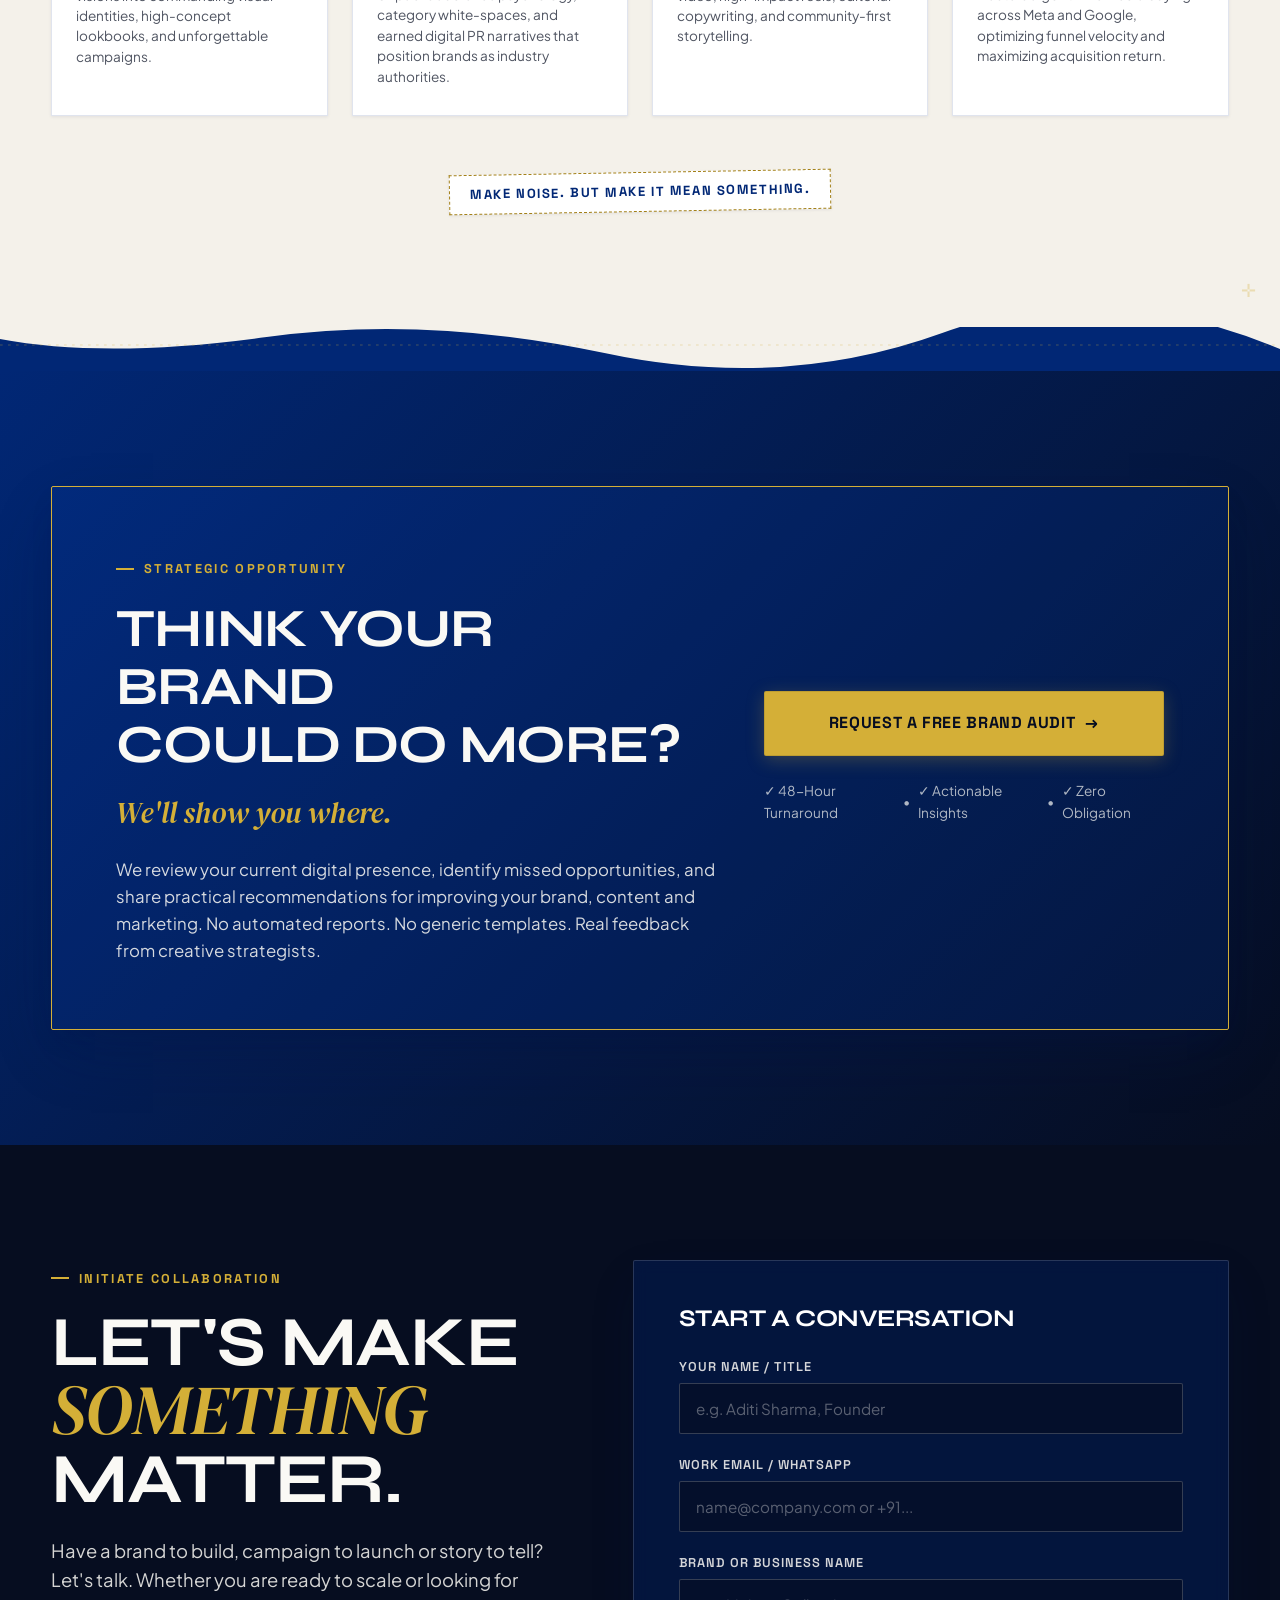
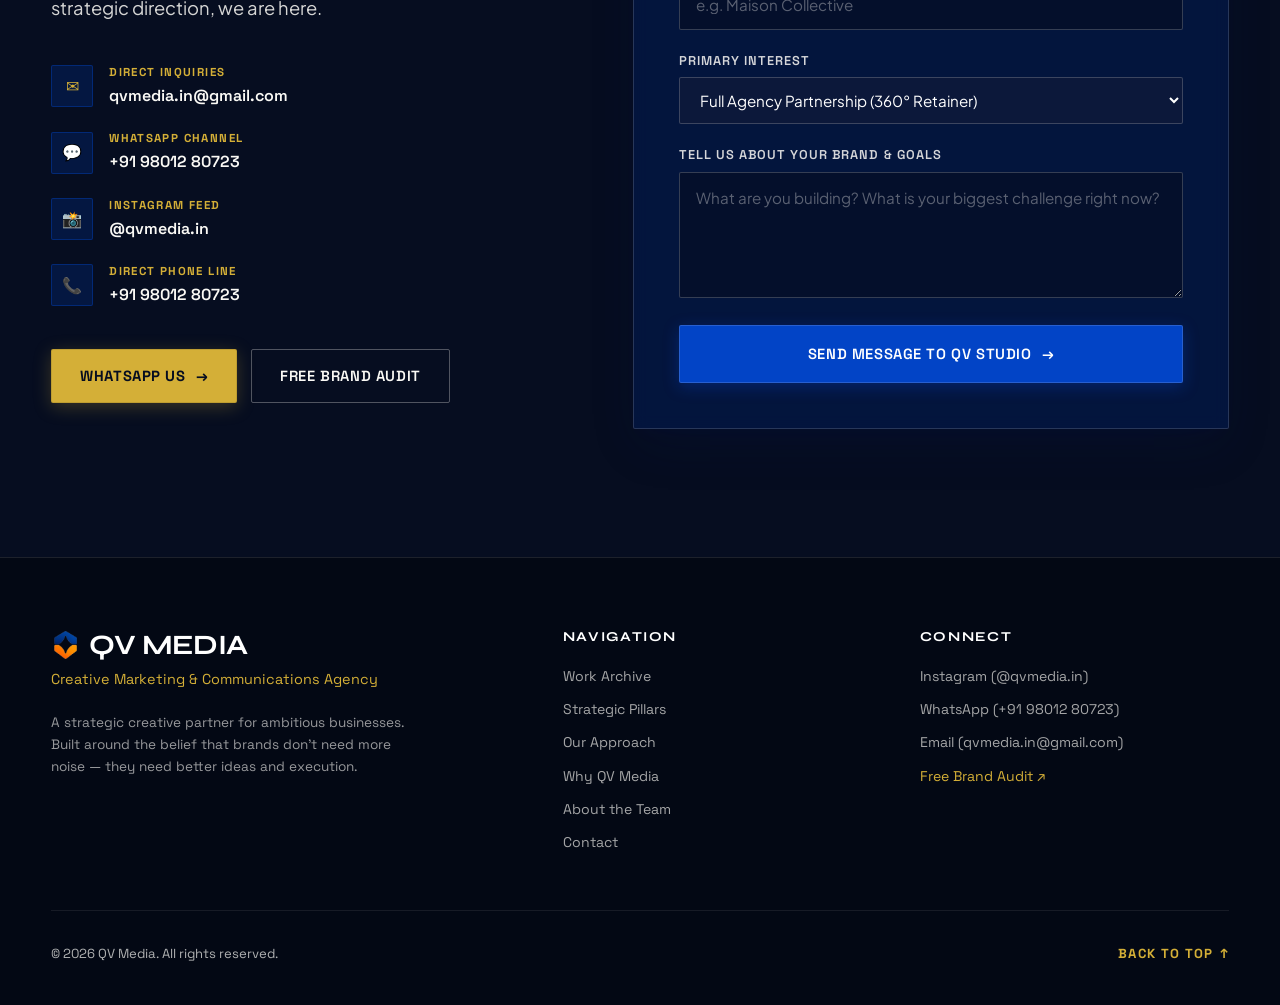
==== commit ae7a17ec: "content: update case study imagery to relatable visuals and rename Rotree to Rutrivo" ====
--- a/QV_MEDIA_STANDALONE.html
+++ b/QV_MEDIA_STANDALONE.html
@@ -4176,7 +4176,7 @@
             <div style="position: relative;">
               <div class="paper-tape tape-top-center"></div>
               <div class="paper-photo-frame paper-tilt-target" data-tilt-direction="positive">
-                <img src="https://images.unsplash.com/photo-1441986300917-64674bd600d8?auto=format&fit=crop&w=1000&q=80" alt="Quick Venue Platform Showcase" loading="lazy">
+                <img src="https://images.unsplash.com/photo-1519167758481-83f550bb49b3?auto=format&fit=crop&w=1000&q=80" alt="Quick Venue Grand Event &amp; Celebration Discovery" loading="lazy">
                 <div class="paper-photo-caption">
                   <span>PROJECT ARCHIVE / PLATFORM LAUNCH</span>
                   <span class="text-gold">ACTIVE ECOSYSTEM</span>
@@ -4191,7 +4191,7 @@
             <div style="position: relative;">
               <div class="paper-tape tape-top-left"></div>
               <div class="paper-photo-frame paper-tilt-target" data-tilt-direction="negative" style="transform: rotate(-1.5deg);">
-                <img src="https://images.unsplash.com/photo-1517248135467-4c7edcad34c4?auto=format&fit=crop&w=1000&q=80" alt="Remosis Water Treatment Campaign" loading="lazy">
+                <img src="https://images.unsplash.com/photo-1559827291-72ee739d0d9a?auto=format&fit=crop&w=1000&q=80" alt="Remosis Water Purification &amp; Treatment Technology" loading="lazy">
                 <div class="paper-photo-caption">
                   <span>CUSTOMER MARKETING CAMPAIGN</span>
                   <span class="text-gold">BRAND VISIBILITY</span>
@@ -4237,7 +4237,7 @@
                   <span class="paper-badge">SUSTAINABLE INNOVATION &amp; CONSUMER TECH</span>
                   <span class="paper-badge paper-badge-gold">DIGITAL GROWTH</span>
                 </div>
-                <h3 class="case-title">Rotree</h3>
+                <h3 class="case-title">Rutrivo</h3>
                 
                 <div class="case-specs">
                   <div class="spec-item">
@@ -4263,7 +4263,7 @@
 
               <div class="case-fullwidth-image-banner paper-tilt-target" data-tilt-direction="positive">
                 <div class="paper-tape tape-top-right"></div>
-                <img src="https://images.unsplash.com/photo-1460925895917-afdab827c52f?auto=format&fit=crop&w=1000&q=80" alt="Rotree Sustainable Tech Growth Campaign" loading="lazy">
+                <img src="https://images.unsplash.com/photo-1542601906990-b4d3fb778b09?auto=format&fit=crop&w=1000&q=80" alt="Rutrivo Sustainable Tech Growth Campaign" loading="lazy">
               </div>
             </div>
           </article>
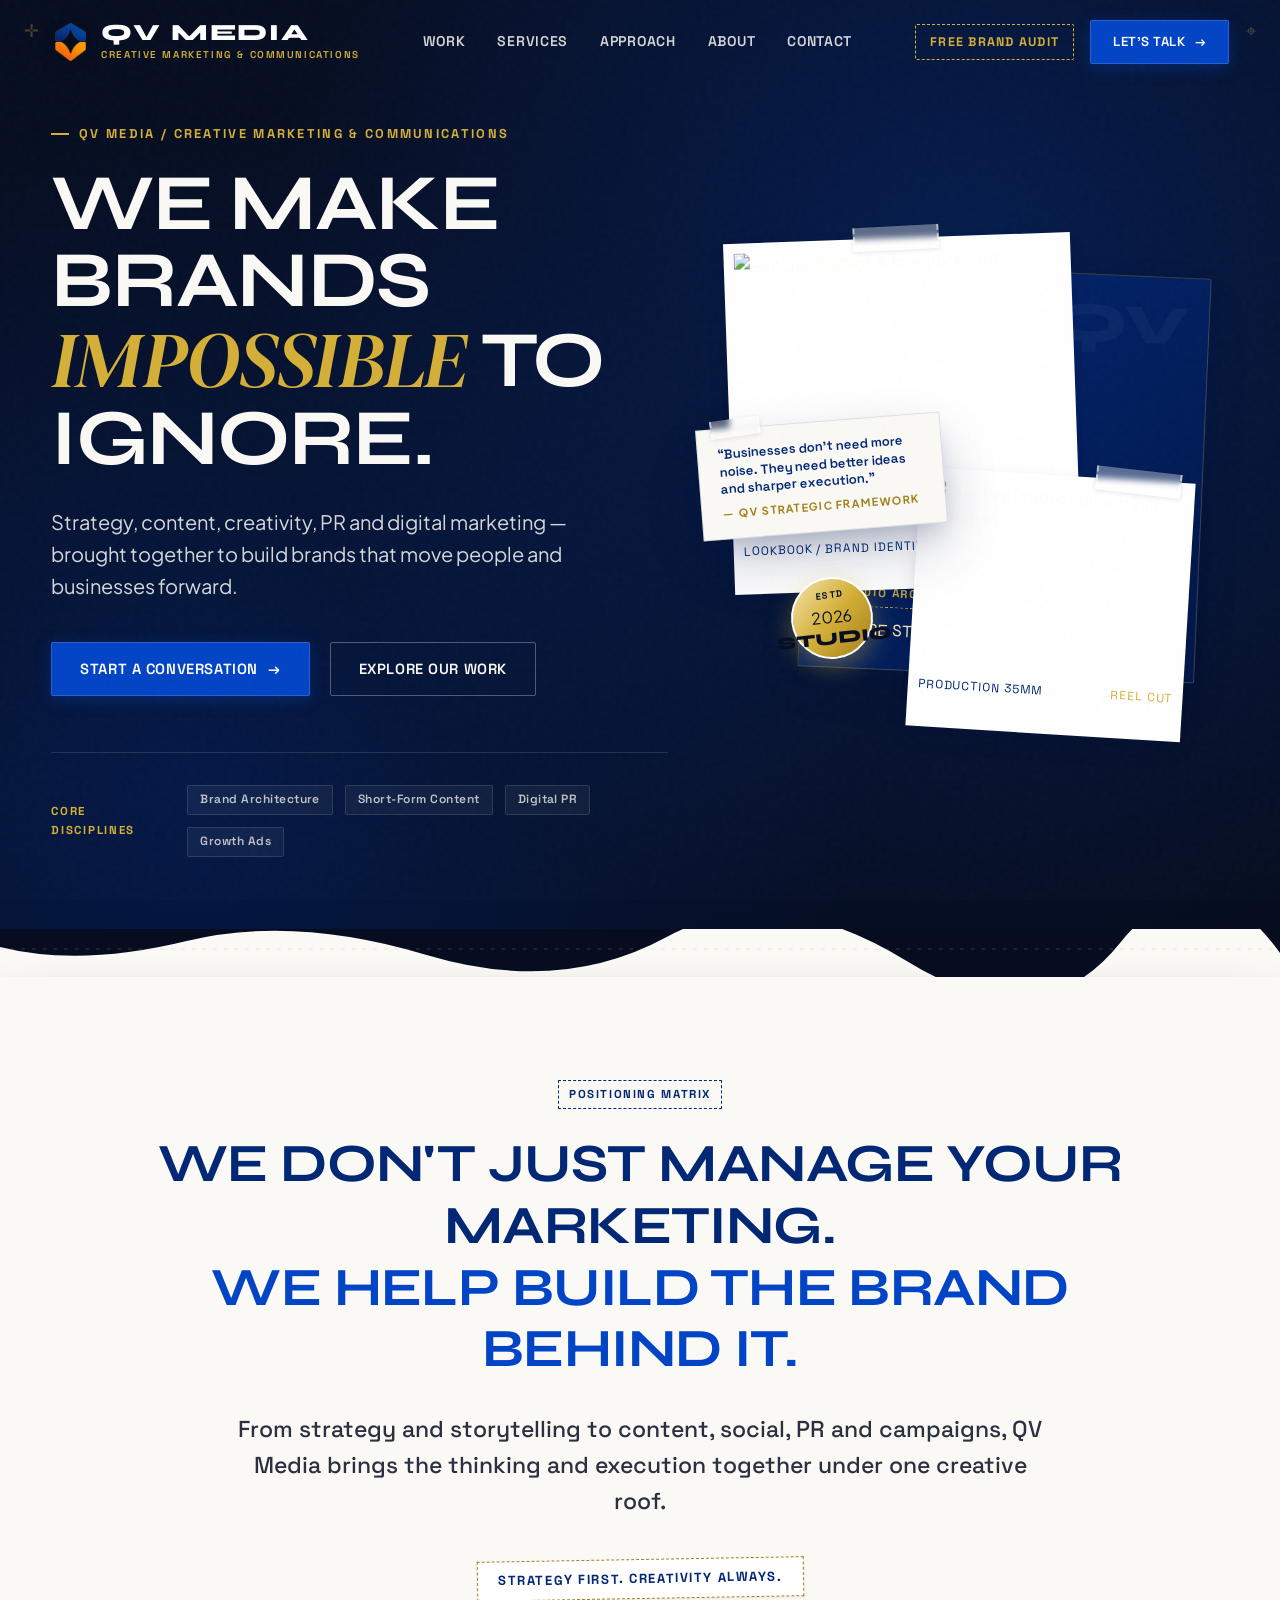
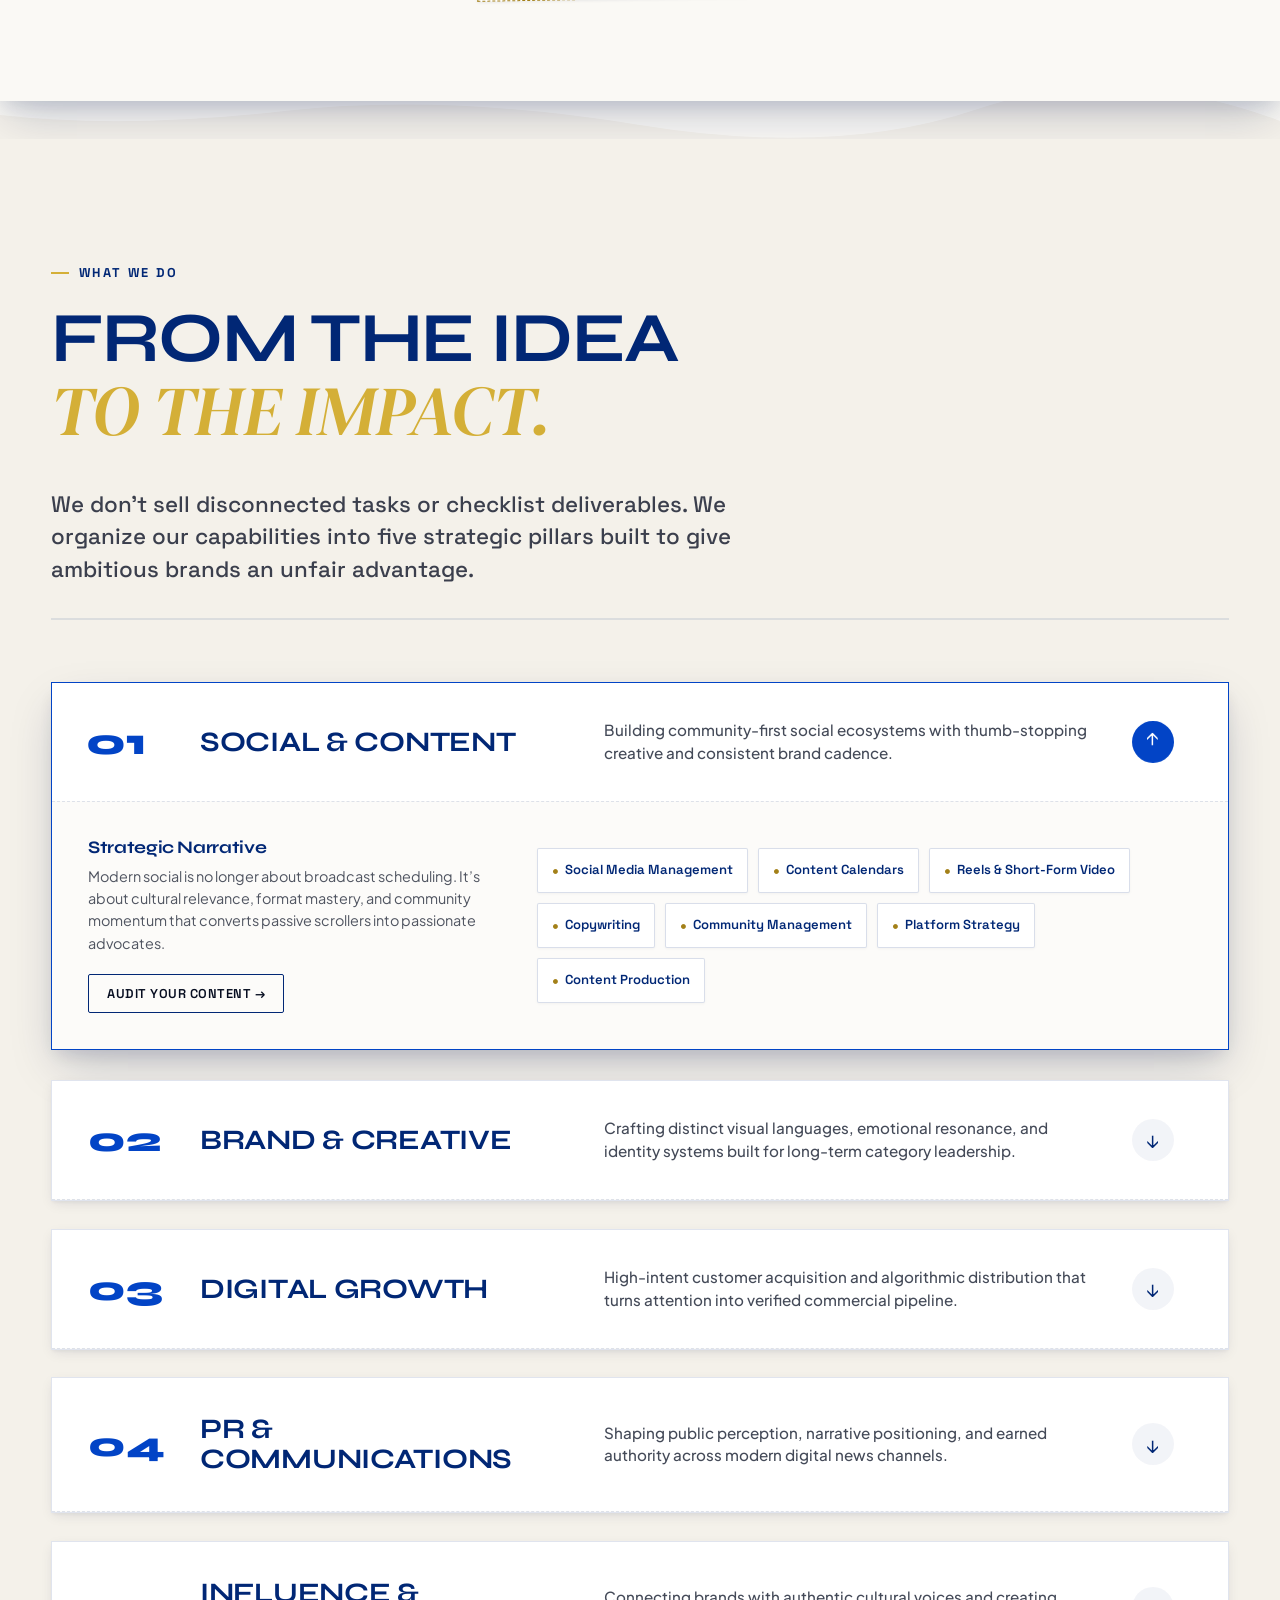
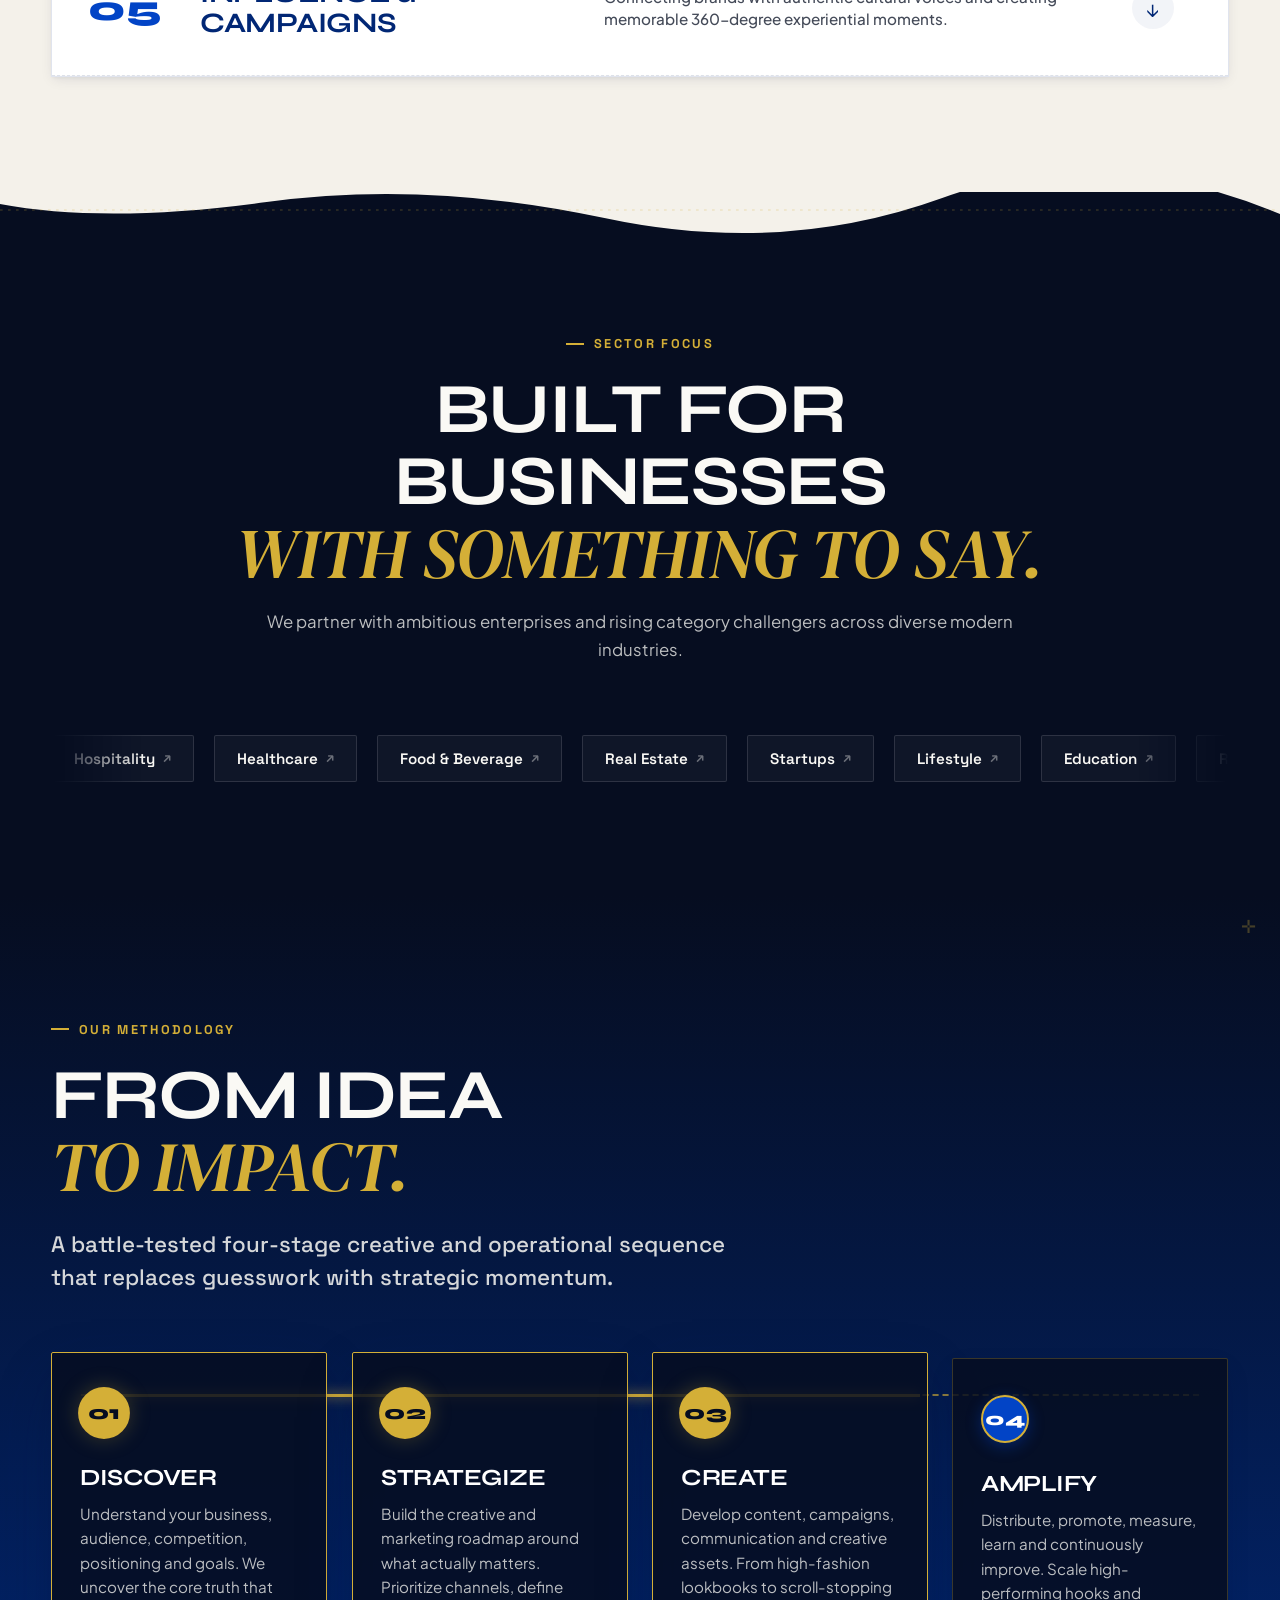
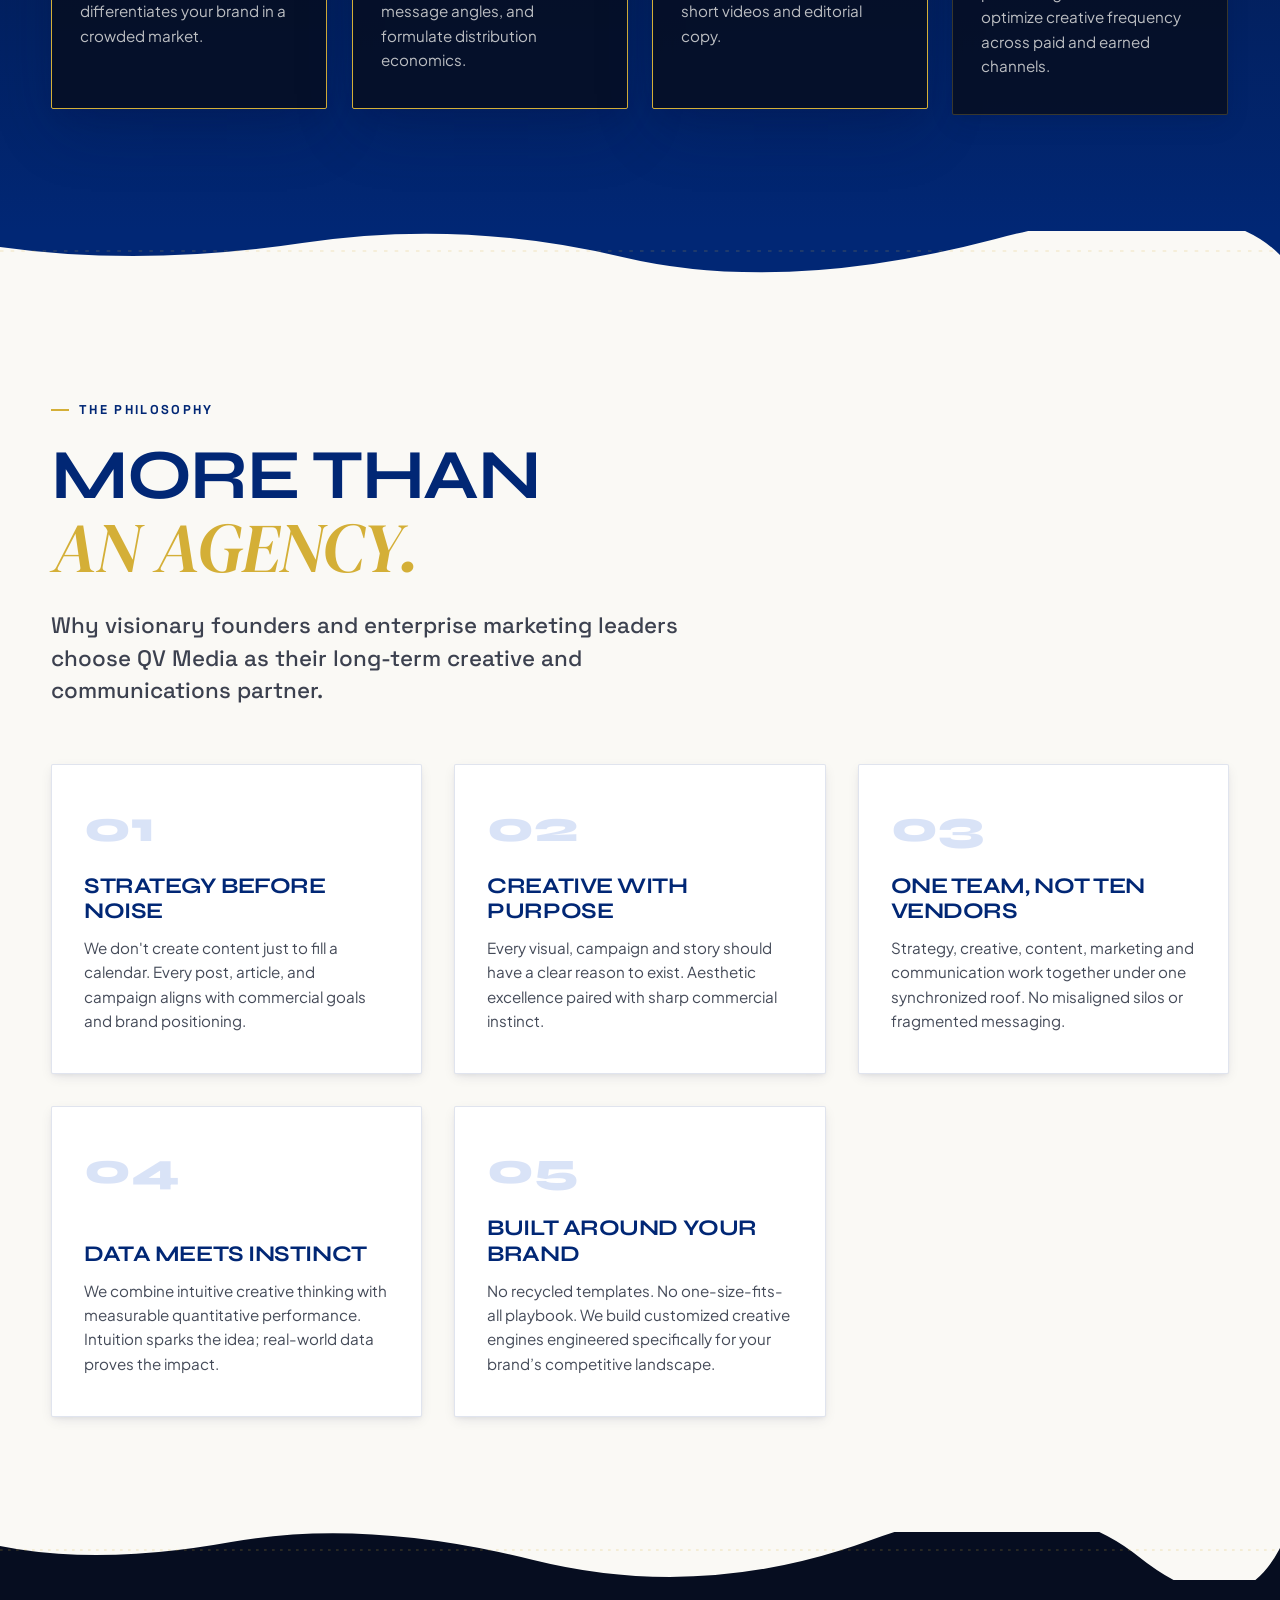
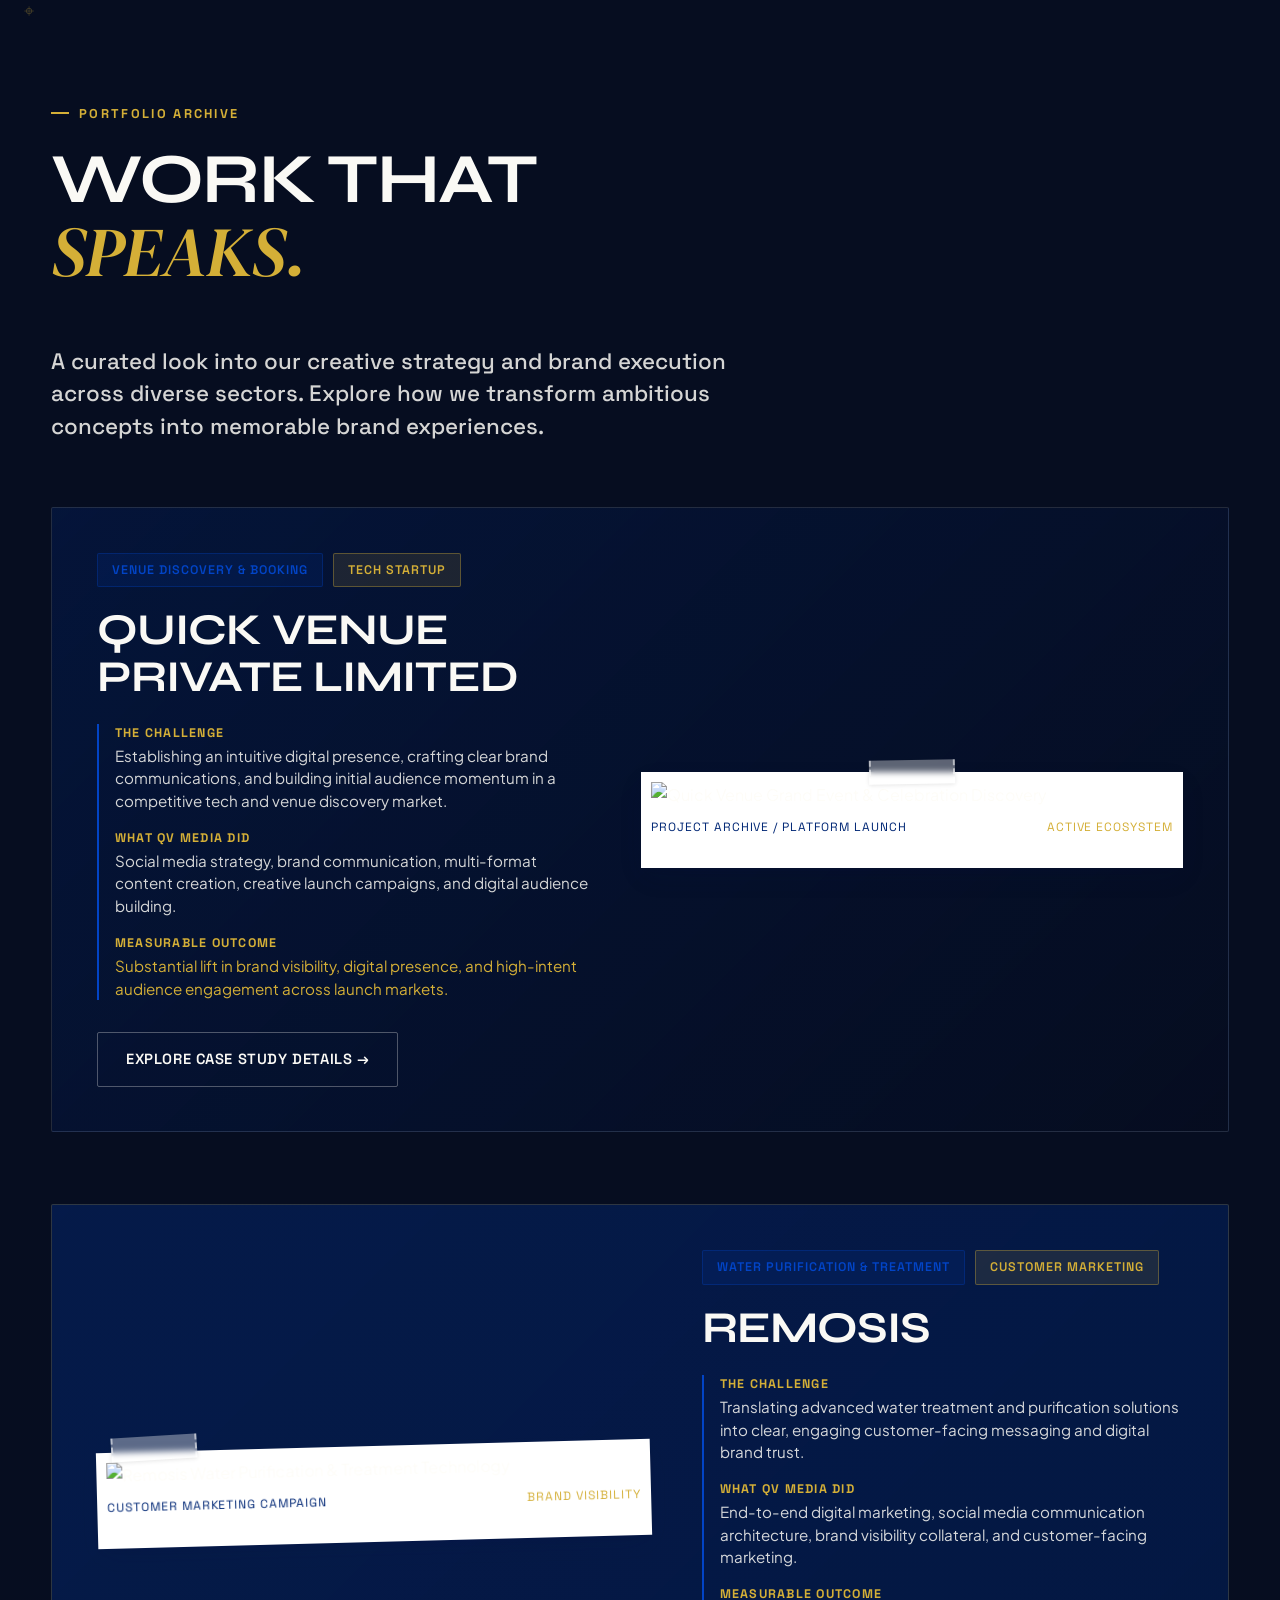
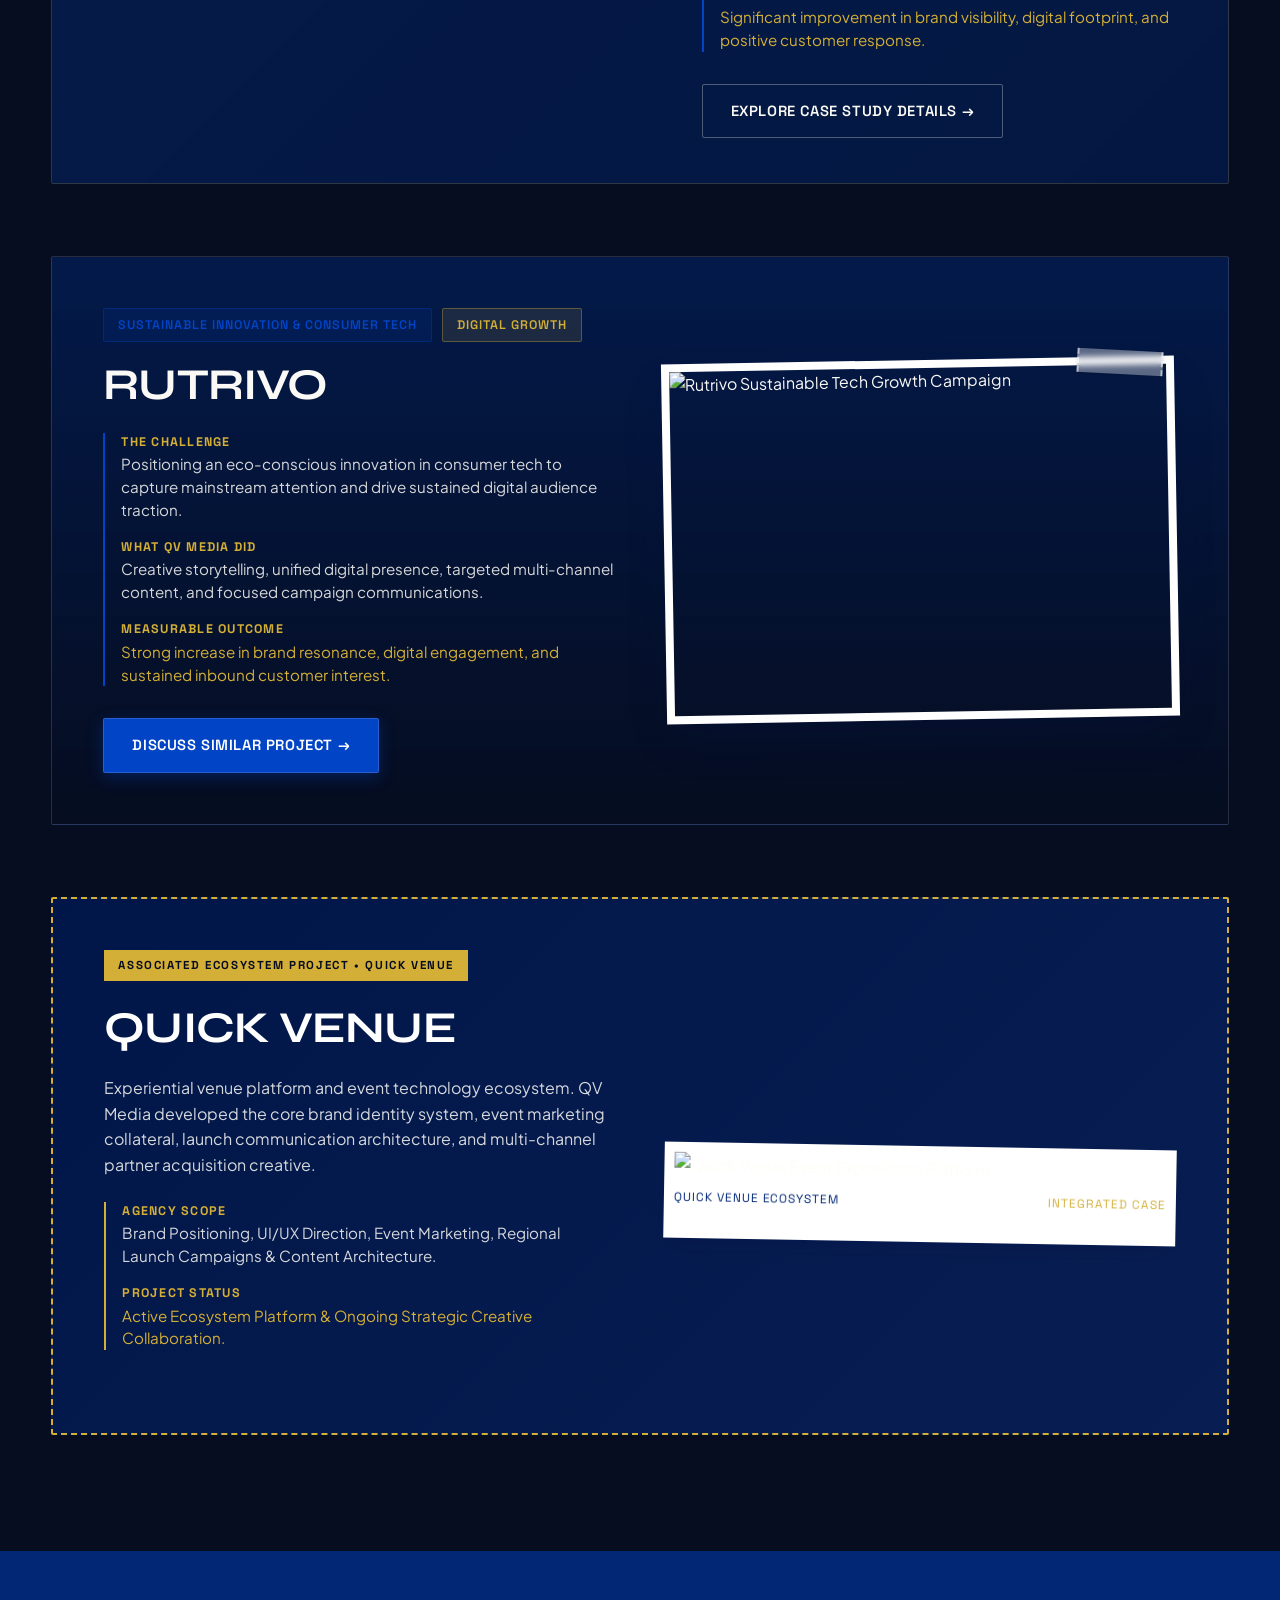
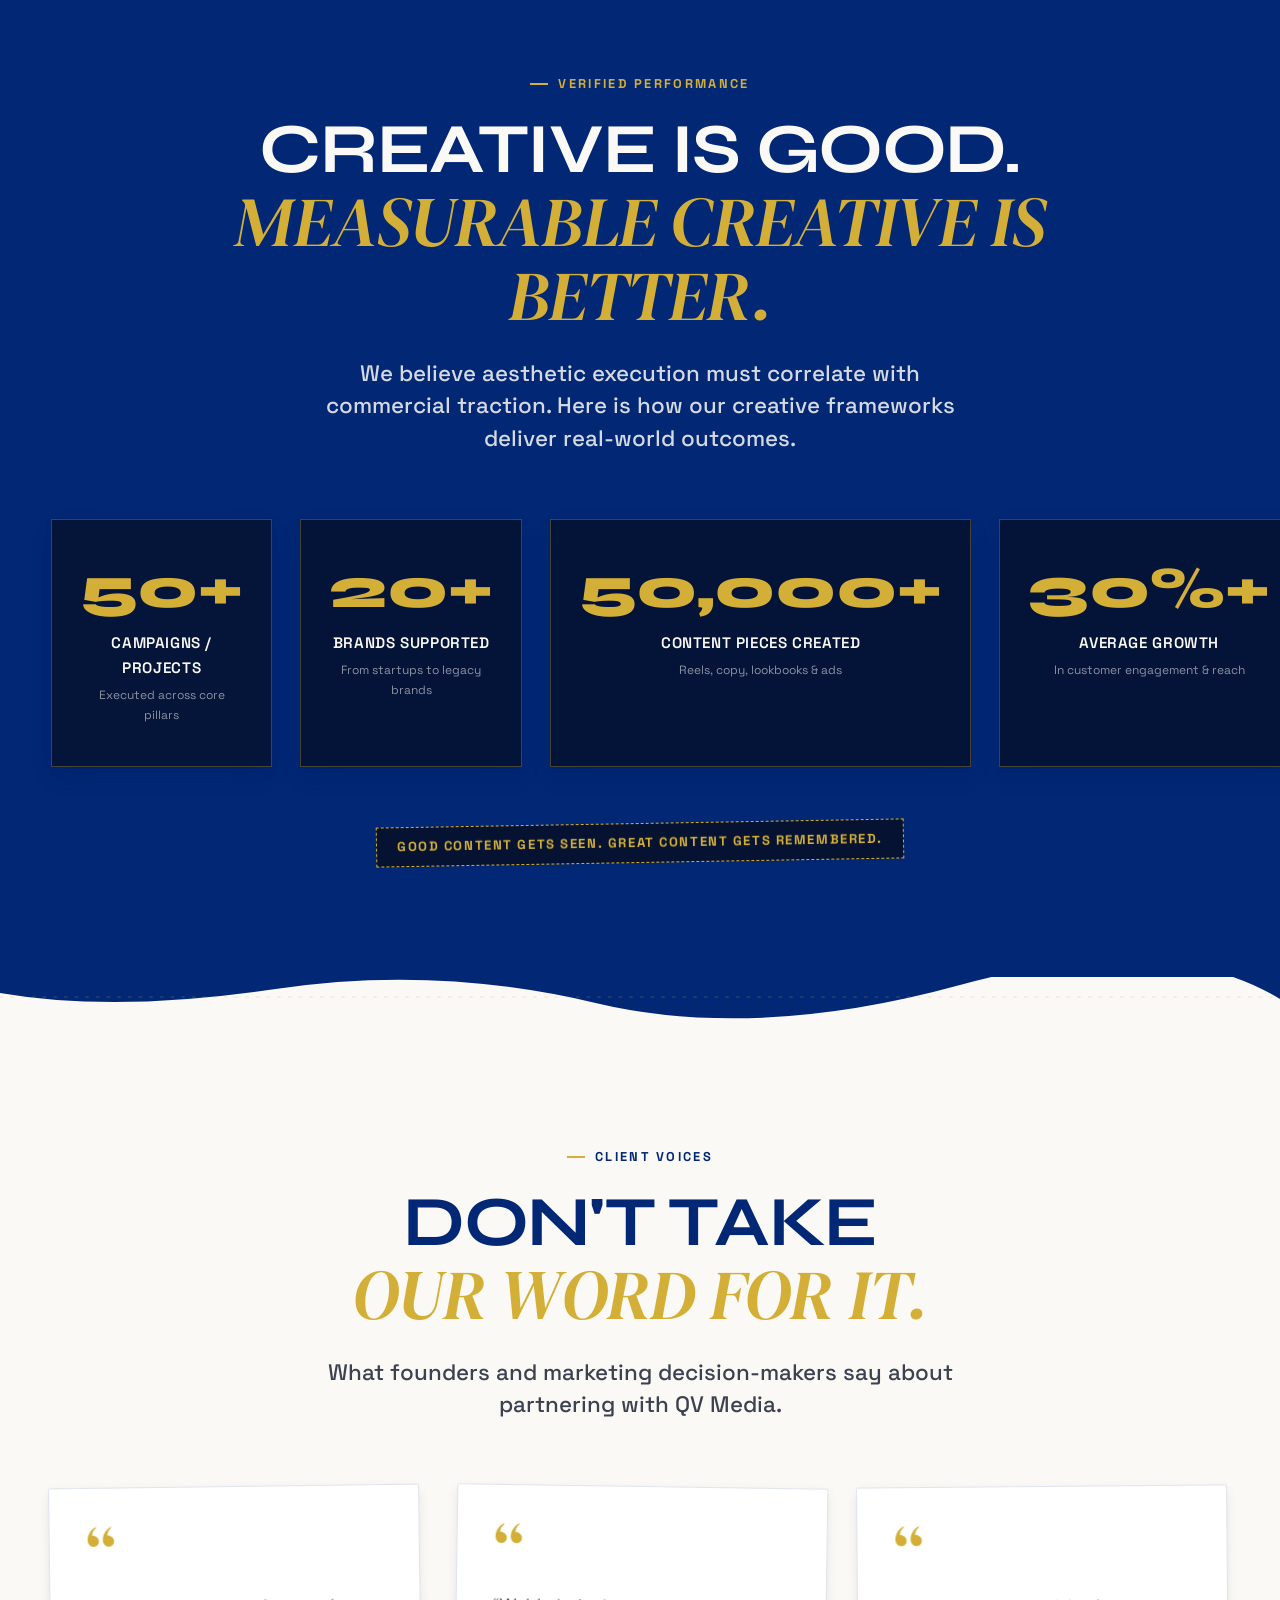
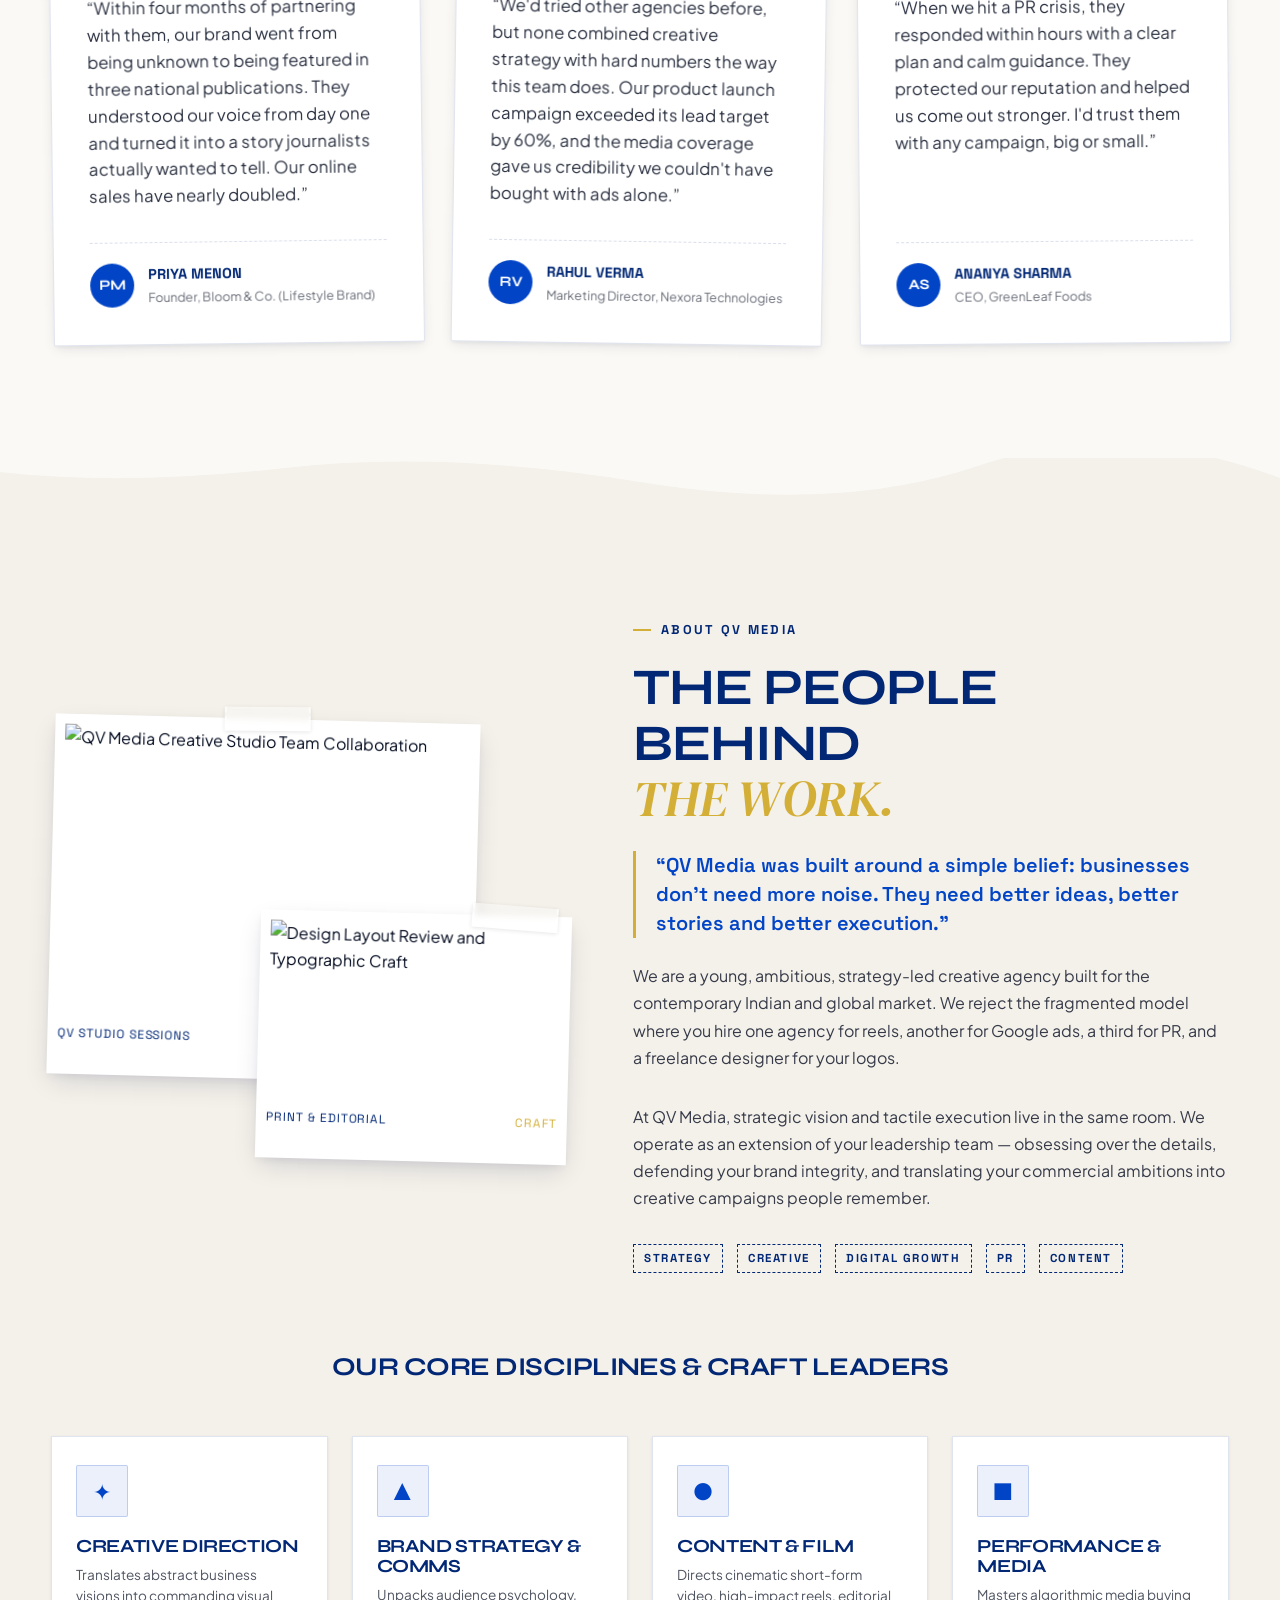
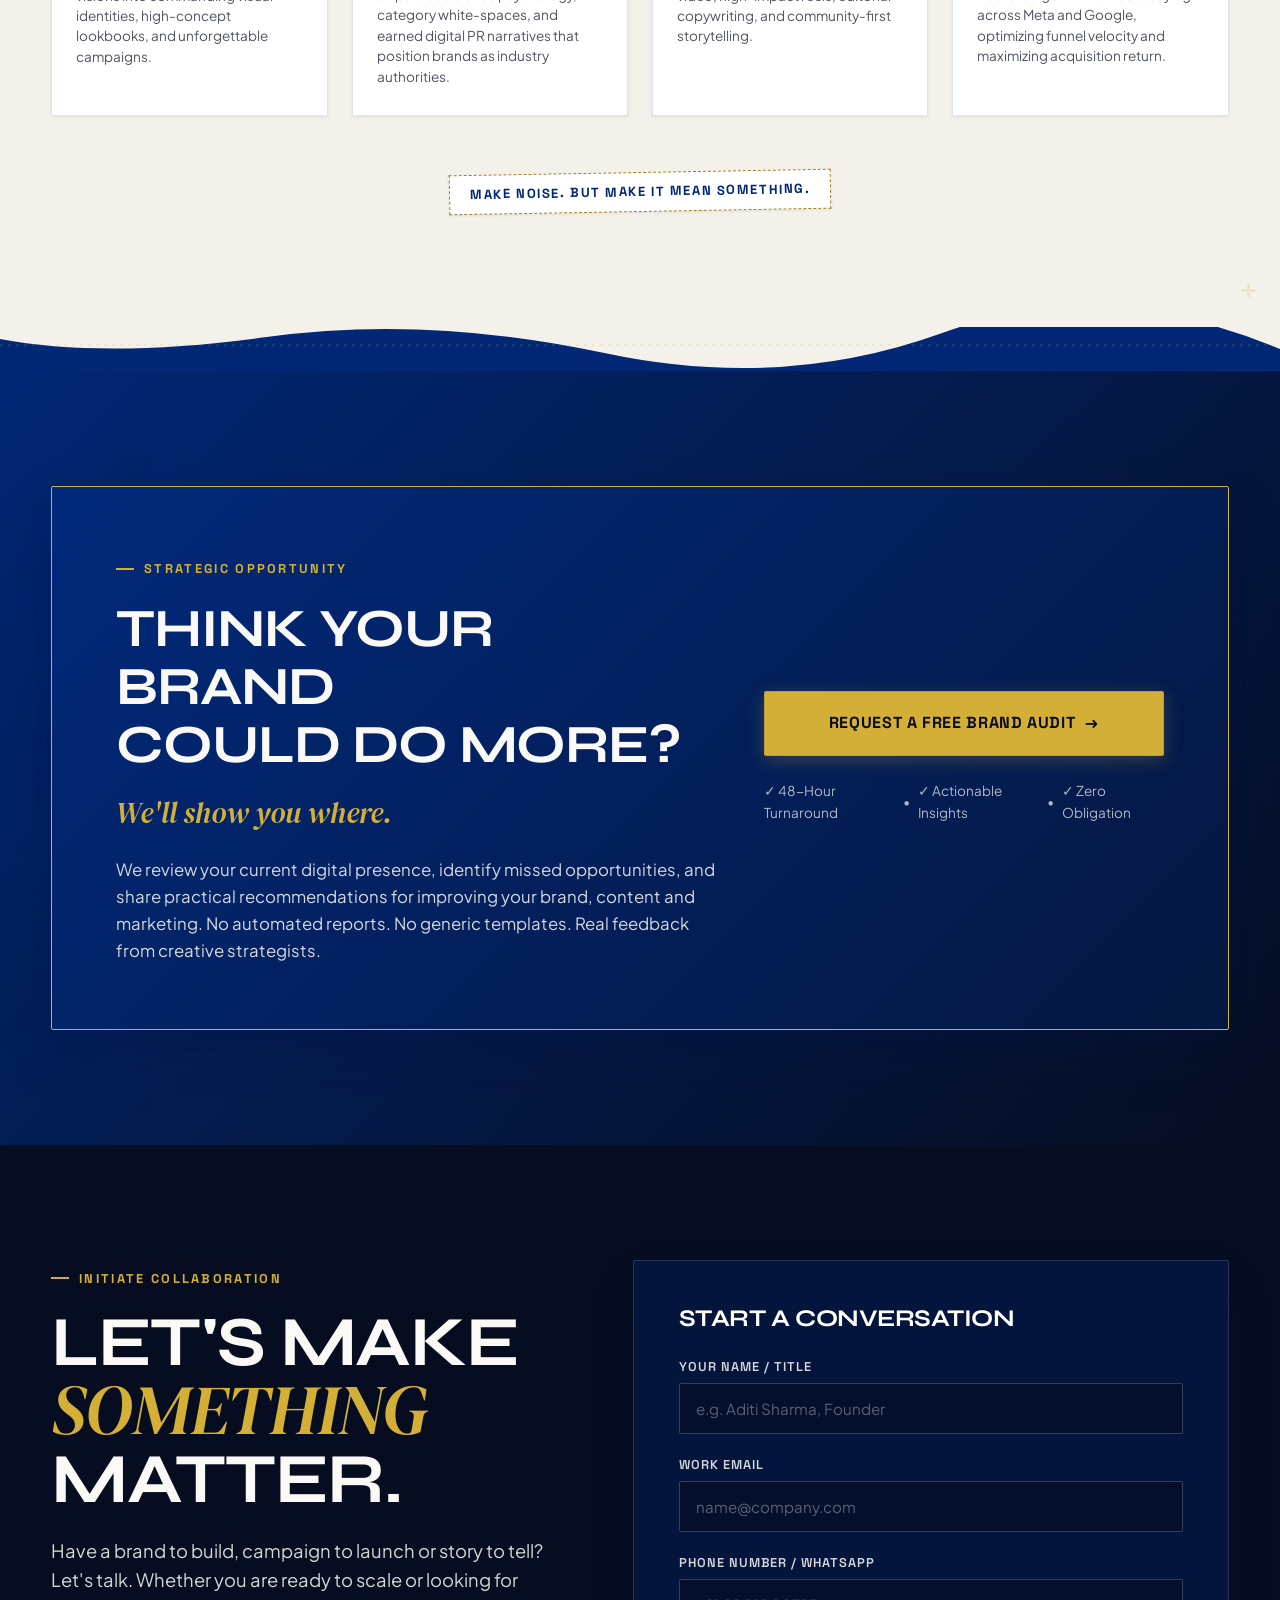
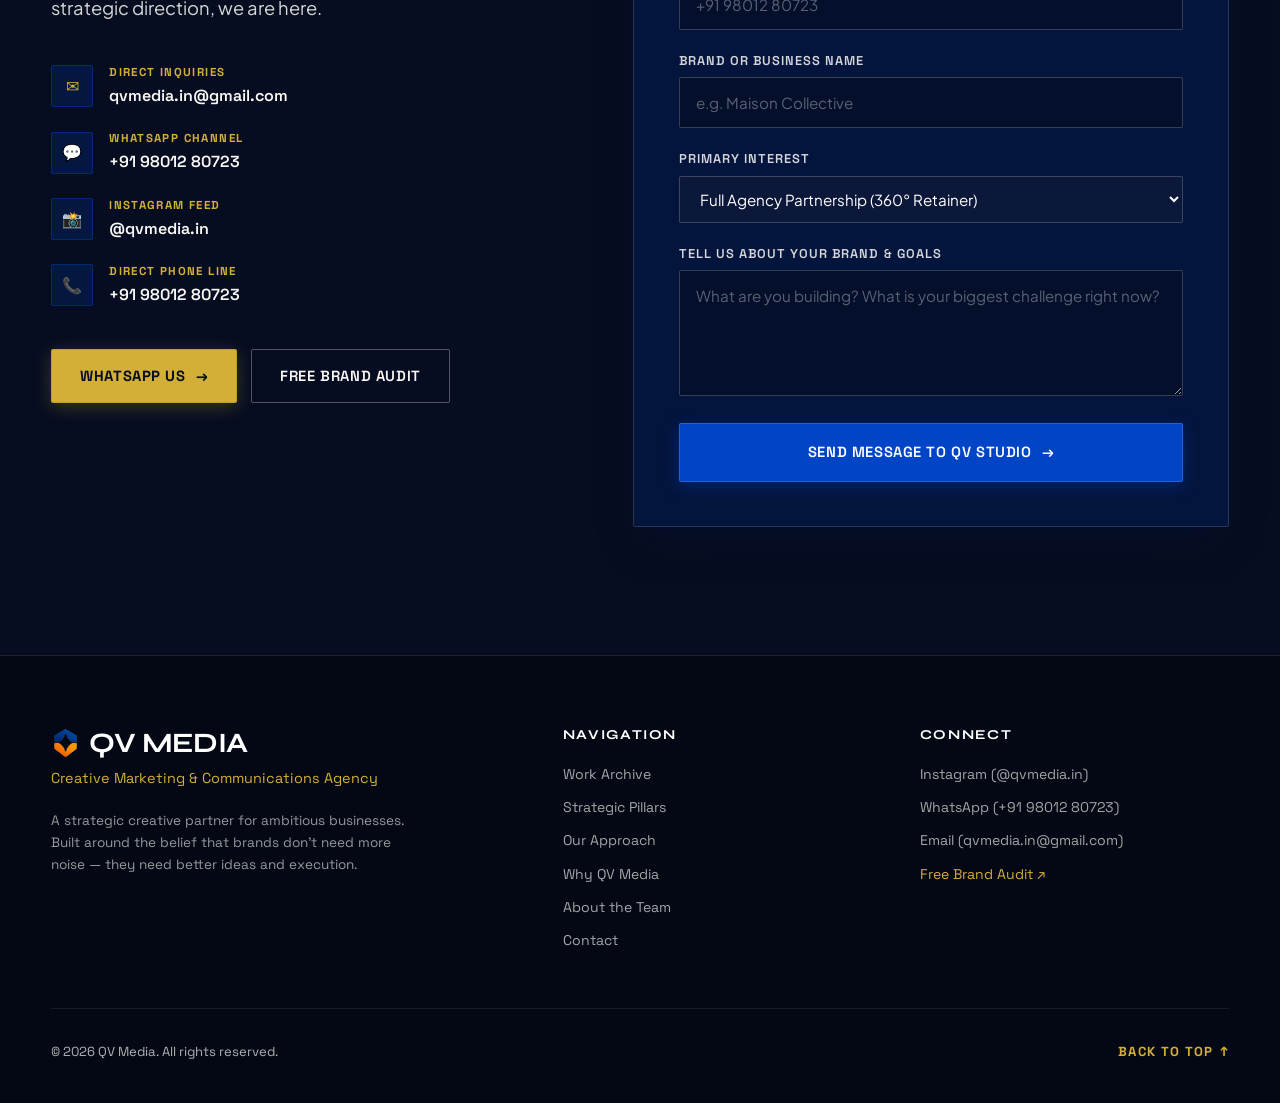
==== commit 5f9636e4: "feat: connect contact form to qvmedia.in@gmail.com with live email delivery, validation, and anti-du" ====
--- a/QV_MEDIA_STANDALONE.html
+++ b/QV_MEDIA_STANDALONE.html
@@ -4672,15 +4672,23 @@
           <!-- Right Column: Interactive Direct Inquiry Form -->
           <div class="contact-form-card">
             <h3 class="contact-form-title">Start a Conversation</h3>
-            <form id="mainContactForm">
+            <form id="mainContactForm" action="https://formsubmit.co/qvmedia.in@gmail.com" method="POST">
+              <input type="hidden" name="_captcha" value="false">
+              <input type="hidden" name="_template" value="table">
+              
               <div class="form-group">
                 <label for="contactName" class="form-label">Your Name / Title</label>
                 <input type="text" id="contactName" name="name" class="form-control" placeholder="e.g. Aditi Sharma, Founder" required>
               </div>
 
               <div class="form-group">
-                <label for="contactEmail" class="form-label">Work Email / WhatsApp</label>
-                <input type="text" id="contactEmail" name="email" autocomplete="email" class="form-control" placeholder="name@company.com or +91..." required>
+                <label for="contactEmail" class="form-label">Work Email</label>
+                <input type="email" id="contactEmail" name="email" autocomplete="email" class="form-control" placeholder="name@company.com" required>
+              </div>
+
+              <div class="form-group">
+                <label for="contactPhone" class="form-label">Phone Number / WhatsApp</label>
+                <input type="tel" id="contactPhone" name="phone" autocomplete="tel" class="form-control" placeholder="+91 98012 80723" required>
               </div>
 
               <div class="form-group">
@@ -4782,7 +4790,9 @@
         Share your brand details below. Our creative strategy team will conduct a thorough review of your digital presence, messaging, and missed opportunities.
       </p>
 
-      <form id="brandAuditForm">
+      <form id="brandAuditForm" action="https://formsubmit.co/qvmedia.in@gmail.com" method="POST">
+        <input type="hidden" name="_captcha" value="false">
+        <input type="hidden" name="_template" value="table">
         <div class="form-group">
           <label for="auditBrandName" class="form-label">Brand / Business Name</label>
           <input type="text" id="auditBrandName" name="brandName" class="form-control" placeholder="e.g. Saffron &amp; Sage" required>
@@ -4842,7 +4852,9 @@
         Tell us about the project you are planning or the brand you want to elevate. We typically respond within 24 hours.
       </p>
 
-      <form id="conversationForm">
+      <form id="conversationForm" action="https://formsubmit.co/qvmedia.in@gmail.com" method="POST">
+        <input type="hidden" name="_captcha" value="false">
+        <input type="hidden" name="_template" value="table">
         <div class="form-group">
           <label for="convoClientName" class="form-label">Your Name</label>
           <input type="text" id="convoClientName" name="clientName" class="form-control" placeholder="Your full name" required>
@@ -5294,41 +5306,289 @@
 }
 
 /* --------------------------------------------------------------------------
-   10. FORM SUBMISSIONS & WHATSAPP INTEGRATION
+   10. FORM SUBMISSIONS & EMAIL DELIVERY (qvmedia.in@gmail.com)
    -------------------------------------------------------------------------- */
+function getSubmissionTimestamp() {
+  const now = new Date();
+  try {
+    return now.toLocaleString('en-IN', {
+      weekday: 'long',
+      year: 'numeric',
+      month: 'long',
+      day: 'numeric',
+      hour: '2-digit',
+      minute: '2-digit',
+      second: '2-digit',
+      hour12: true,
+      timeZone: 'Asia/Kolkata'
+    }) + ' (IST)';
+  } catch (e) {
+    return now.toUTCString();
+  }
+}
+
 function initForms() {
   // Brand Audit Form
   const auditForm = document.getElementById('brandAuditForm');
   if (auditForm) {
-    auditForm.addEventListener('submit', (e) => {
+    auditForm.addEventListener('submit', async (e) => {
       e.preventDefault();
-      const brandName = auditForm.querySelector('[name="brandName"]')?.value || 'Your Brand';
-      closeAllModals();
-      showToast(`Audit request received for ${brandName}. Our creative director will review your profile shortly.`);
-      auditForm.reset();
+      const brandInput = auditForm.querySelector('[name="brandName"]');
+      const urlInput = auditForm.querySelector('[name="brandUrl"]');
+      const categoryInput = auditForm.querySelector('[name="category"]');
+      const challengeInput = auditForm.querySelector('[name="challenge"]');
+      const contactInput = auditForm.querySelector('[name="contact"]');
+      const submitBtn = auditForm.querySelector('button[type="submit"]');
+
+      const brandName = brandInput ? brandInput.value.trim() : '';
+      const brandUrl = urlInput ? urlInput.value.trim() : '';
+      const category = categoryInput ? categoryInput.value : '';
+      const challenge = challengeInput ? challengeInput.value : '';
+      const contact = contactInput ? contactInput.value.trim() : '';
+
+      if (!brandName) {
+        showToast('Please provide your brand or business name.', 'error');
+        brandInput?.focus();
+        return;
+      }
+      if (!contact) {
+        showToast('Please provide your contact email or WhatsApp number.', 'error');
+        contactInput?.focus();
+        return;
+      }
+
+      const originalBtnHtml = submitBtn.innerHTML;
+      submitBtn.disabled = true;
+      submitBtn.style.opacity = '0.75';
+      submitBtn.style.cursor = 'not-allowed';
+      submitBtn.innerHTML = '<span>Submitting Request...</span>';
+
+      const timestamp = getSubmissionTimestamp();
+      const payload = {
+        "Brand / Business Name": brandName,
+        "Website / Instagram URL": brandUrl || 'Not provided',
+        "Industry Sector": category,
+        "Biggest Challenge": challenge,
+        "Contact Details": contact,
+        "Submission Date & Time": timestamp,
+        "_subject": `New QV Media Brand Audit Request — ${brandName}`,
+        "_template": "table",
+        "_captcha": "false"
+      };
+
+      try {
+        const response = await fetch('https://formsubmit.co/ajax/qvmedia.in@gmail.com', {
+          method: 'POST',
+          headers: {
+            'Content-Type': 'application/json',
+            'Accept': 'application/json'
+          },
+          body: JSON.stringify(payload)
+        });
+
+        const data = await response.json();
+        if (data.success === 'true' || data.success === true || (data.message && data.message.includes('Activate Form'))) {
+          closeAllModals();
+          showToast(`Audit request received for ${brandName}. Our creative team will review your profile shortly.`, 'success');
+          auditForm.reset();
+        } else if (data.message && data.message.includes('HTML files')) {
+          showToast('Audit request noted. For direct email dispatch, please serve via a web server.', 'error');
+        } else {
+          showToast(data.message || 'Audit submission failed. Please try again.', 'error');
+        }
+      } catch (err) {
+        console.error('Audit submission error:', err);
+        showToast('Unable to reach the email server. Please check your connection or contact us directly.', 'error');
+      } finally {
+        submitBtn.disabled = false;
+        submitBtn.style.opacity = '';
+        submitBtn.style.cursor = '';
+        submitBtn.innerHTML = originalBtnHtml;
+      }
     });
   }
 
   // Conversation Modal Form
   const convoForm = document.getElementById('conversationForm');
   if (convoForm) {
-    convoForm.addEventListener('submit', (e) => {
+    convoForm.addEventListener('submit', async (e) => {
       e.preventDefault();
-      const clientName = convoForm.querySelector('[name="clientName"]')?.value || 'partner';
-      closeAllModals();
-      showToast(`Thank you, ${clientName}! We have logged your project inquiry and will be in touch within 24 hours.`);
-      convoForm.reset();
+      const clientInput = convoForm.querySelector('[name="clientName"]');
+      const brandInput = convoForm.querySelector('[name="brand"]');
+      const contactInput = convoForm.querySelector('[name="contact"]');
+      const briefInput = convoForm.querySelector('[name="brief"]');
+      const submitBtn = convoForm.querySelector('button[type="submit"]');
+
+      const clientName = clientInput ? clientInput.value.trim() : '';
+      const brand = brandInput ? brandInput.value.trim() : '';
+      const contact = contactInput ? contactInput.value.trim() : '';
+      const brief = briefInput ? briefInput.value.trim() : '';
+
+      if (!clientName) {
+        showToast('Please provide your name.', 'error');
+        clientInput?.focus();
+        return;
+      }
+      if (!contact) {
+        showToast('Please provide your contact email or WhatsApp number.', 'error');
+        contactInput?.focus();
+        return;
+      }
+
+      const originalBtnHtml = submitBtn.innerHTML;
+      submitBtn.disabled = true;
+      submitBtn.style.opacity = '0.75';
+      submitBtn.style.cursor = 'not-allowed';
+      submitBtn.innerHTML = '<span>Sending Inquiry...</span>';
+
+      const timestamp = getSubmissionTimestamp();
+      const payload = {
+        "Full Name": clientName,
+        "Company / Brand": brand || 'Independent',
+        "Contact Details": contact,
+        "Project Brief": brief || 'None specified',
+        "Submission Date & Time": timestamp,
+        "_subject": `New QV Media Project Inquiry — ${clientName}${brand ? ' (' + brand + ')' : ''}`,
+        "_template": "table",
+        "_captcha": "false"
+      };
+
+      try {
+        const response = await fetch('https://formsubmit.co/ajax/qvmedia.in@gmail.com', {
+          method: 'POST',
+          headers: {
+            'Content-Type': 'application/json',
+            'Accept': 'application/json'
+          },
+          body: JSON.stringify(payload)
+        });
+
+        const data = await response.json();
+        if (data.success === 'true' || data.success === true || (data.message && data.message.includes('Activate Form'))) {
+          closeAllModals();
+          showToast(`Thank you, ${clientName}! We have logged your project inquiry and will be in touch within 24 hours.`, 'success');
+          convoForm.reset();
+        } else if (data.message && data.message.includes('HTML files')) {
+          showToast('Inquiry noted. For direct email dispatch, please serve via a web server.', 'error');
+        } else {
+          showToast(data.message || 'Inquiry submission failed. Please try again.', 'error');
+        }
+      } catch (err) {
+        console.error('Conversation submission error:', err);
+        showToast('Unable to reach the email server. Please check your connection or contact us directly.', 'error');
+      } finally {
+        submitBtn.disabled = false;
+        submitBtn.style.opacity = '';
+        submitBtn.style.cursor = '';
+        submitBtn.innerHTML = originalBtnHtml;
+      }
     });
   }
 
   // Main Page Contact Form
   const contactForm = document.getElementById('mainContactForm');
   if (contactForm) {
-    contactForm.addEventListener('submit', (e) => {
+    contactForm.addEventListener('submit', async (e) => {
       e.preventDefault();
-      const name = contactForm.querySelector('[name="name"]')?.value || 'Friend';
-      showToast(`Message sent! Thank you, ${name}. QV Media will connect with you shortly.`);
-      contactForm.reset();
+
+      const nameInput = contactForm.querySelector('[name="name"]');
+      const emailInput = contactForm.querySelector('[name="email"]');
+      const phoneInput = contactForm.querySelector('[name="phone"]');
+      const brandInput = contactForm.querySelector('[name="brand"]');
+      const serviceInput = contactForm.querySelector('[name="service"]');
+      const messageInput = contactForm.querySelector('[name="message"]');
+      const submitBtn = contactForm.querySelector('button[type="submit"]');
+
+      const name = nameInput ? nameInput.value.trim() : '';
+      const email = emailInput ? emailInput.value.trim() : '';
+      const phone = phoneInput ? phoneInput.value.trim() : '';
+      const brand = brandInput ? brandInput.value.trim() : '';
+      const service = serviceInput ? serviceInput.value : 'General Partnership';
+      const message = messageInput ? messageInput.value.trim() : '';
+
+      // Validate required fields
+      if (!name) {
+        showToast('Please enter your name or title.', 'error');
+        nameInput?.focus();
+        return;
+      }
+
+      const emailRegex = /^[^\s@]+@[^\s@]+\.[^\s@]+$/;
+      if (!email || !emailRegex.test(email)) {
+        showToast('Please enter a valid work email address (e.g. name@company.com).', 'error');
+        emailInput?.focus();
+        return;
+      }
+
+      const cleanPhone = phone.replace(/\D/g, '');
+      if (!phone || cleanPhone.length < 7) {
+        showToast('Please enter a valid phone or WhatsApp number (at least 7 digits).', 'error');
+        phoneInput?.focus();
+        return;
+      }
+
+      if (!brand) {
+        showToast('Please enter your brand or business name.', 'error');
+        brandInput?.focus();
+        return;
+      }
+
+      // Prevent accidental duplicate submissions
+      const originalBtnHtml = submitBtn.innerHTML;
+      submitBtn.disabled = true;
+      submitBtn.style.opacity = '0.75';
+      submitBtn.style.cursor = 'not-allowed';
+      submitBtn.innerHTML = '<span>Sending Message...</span>';
+
+      const timestamp = getSubmissionTimestamp();
+      const subject = `New QV Media Website Enquiry — ${name}${brand ? ' (' + brand + ')' : ''}`;
+
+      const payload = {
+        "Name": name,
+        "Email": email,
+        "Phone number": phone,
+        "Company/Brand": brand,
+        "Service interested in": service,
+        "Project/message/details": message || 'None provided',
+        "Submission date and time": timestamp,
+        "_subject": subject,
+        "_template": "table",
+        "_captcha": "false",
+        "_replyto": email
+      };
+
+      try {
+        const response = await fetch('https://formsubmit.co/ajax/qvmedia.in@gmail.com', {
+          method: 'POST',
+          headers: {
+            'Content-Type': 'application/json',
+            'Accept': 'application/json'
+          },
+          body: JSON.stringify(payload)
+        });
+
+        const data = await response.json();
+
+        if (data.success === 'true' || data.success === true) {
+          showToast(`Thank you, ${name}! Your inquiry has been sent to QV Media (qvmedia.in@gmail.com). We will connect with you shortly.`, 'success');
+          contactForm.reset();
+        } else if (data.message && data.message.includes('Activate Form')) {
+          showToast(`Thank you, ${name}! Your inquiry has been dispatched to qvmedia.in@gmail.com.`, 'success');
+          contactForm.reset();
+        } else if (data.message && data.message.includes('HTML files')) {
+          showToast('Inquiry noted! Note: Direct email dispatch requires running via a web server (e.g. live site or http://localhost).', 'error');
+        } else {
+          showToast(data.message || 'Submission failed. Please try again.', 'error');
+        }
+      } catch (err) {
+        console.error('Contact form submission error:', err);
+        showToast('Unable to reach the email server. Please check your connection or contact us via WhatsApp.', 'error');
+      } finally {
+        submitBtn.disabled = false;
+        submitBtn.style.opacity = '';
+        submitBtn.style.cursor = '';
+        submitBtn.innerHTML = originalBtnHtml;
+      }
     });
   }
 
@@ -5343,7 +5603,7 @@
 /* --------------------------------------------------------------------------
    11. TOAST NOTIFICATION ENGINE
    -------------------------------------------------------------------------- */
-function showToast(message) {
+function showToast(message, type = 'success') {
   let toast = document.querySelector('.toast-notice');
   if (!toast) {
     toast = document.createElement('div');
@@ -5352,11 +5612,19 @@
   }
 
   toast.textContent = message;
+  if (type === 'error') {
+    toast.style.borderLeftColor = '#e74c3c';
+  } else {
+    toast.style.borderLeftColor = 'var(--gold)';
+  }
   toast.classList.add('show');
 
-  setTimeout(() => {
+  if (toast._timer) {
+    clearTimeout(toast._timer);
+  }
+  toast._timer = setTimeout(() => {
     toast.classList.remove('show');
-  }, 4500);
+  }, 5000);
 }
 
 /* --------------------------------------------------------------------------
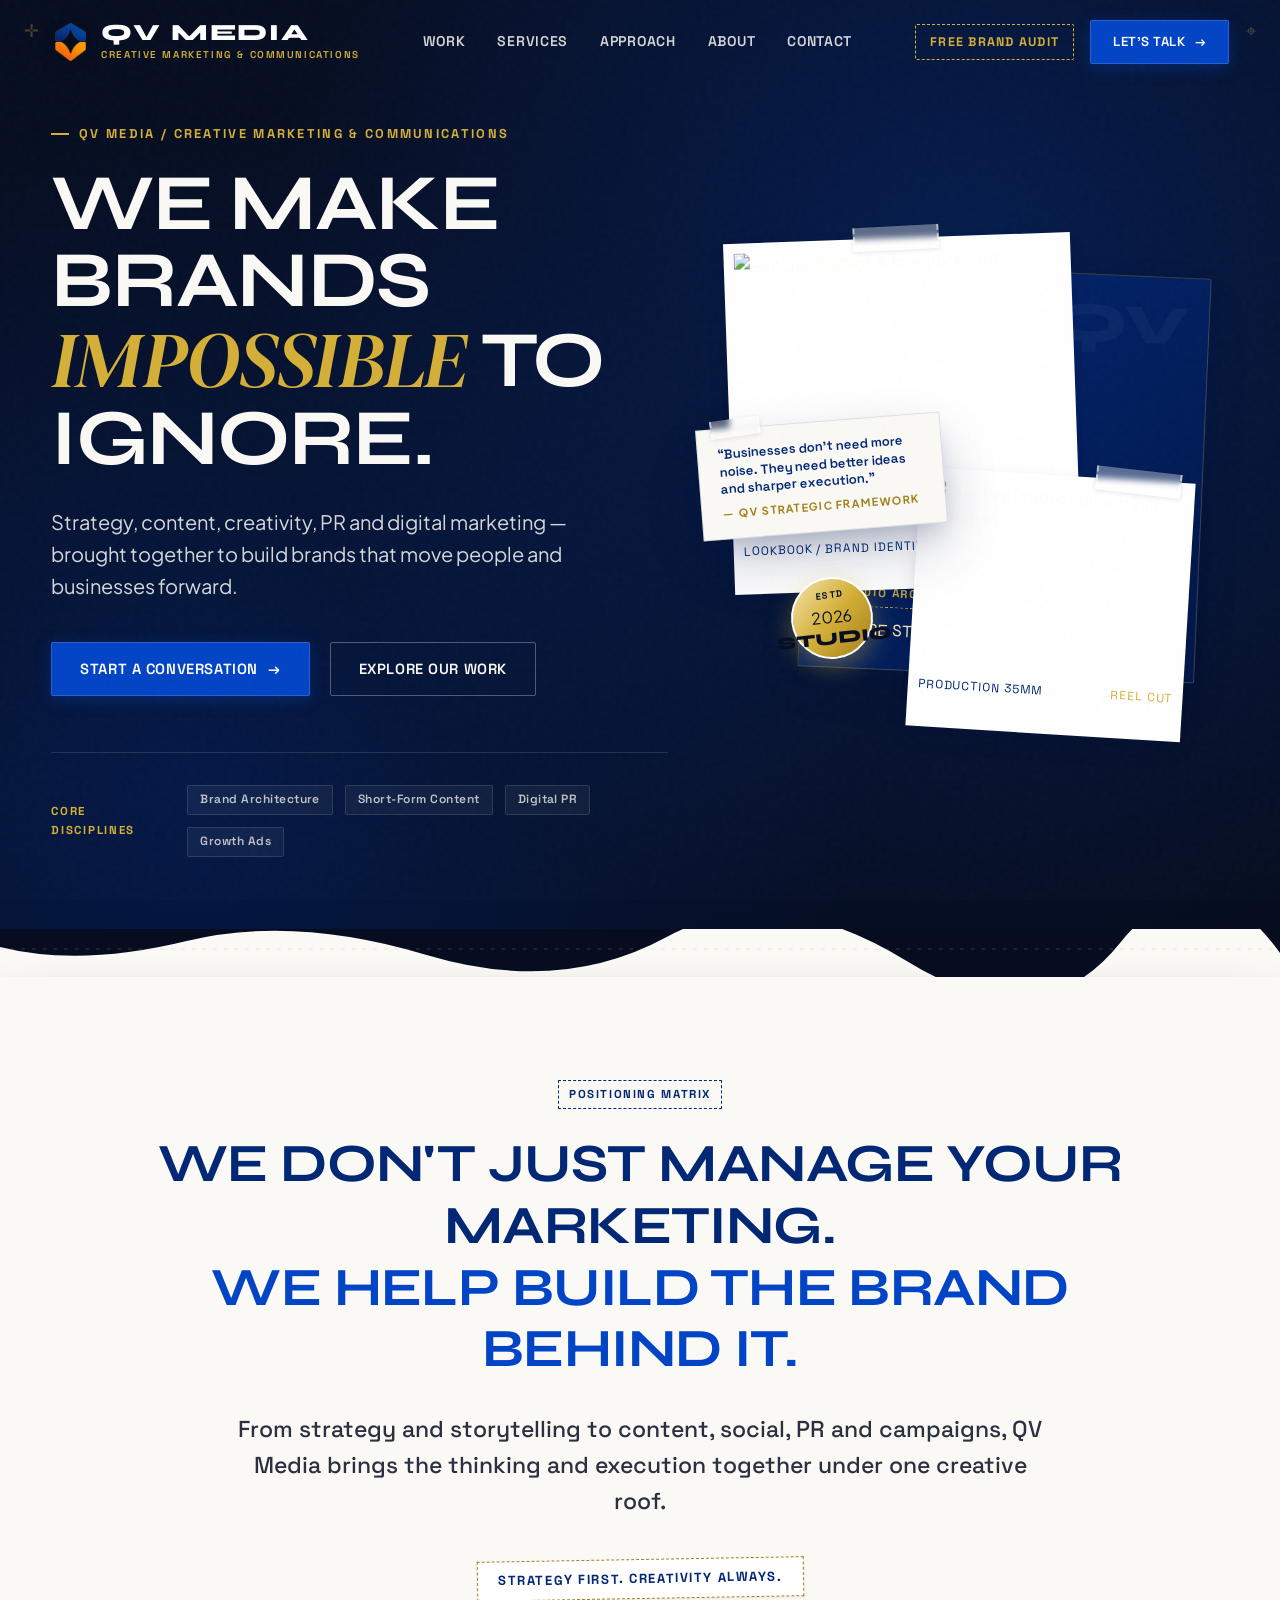
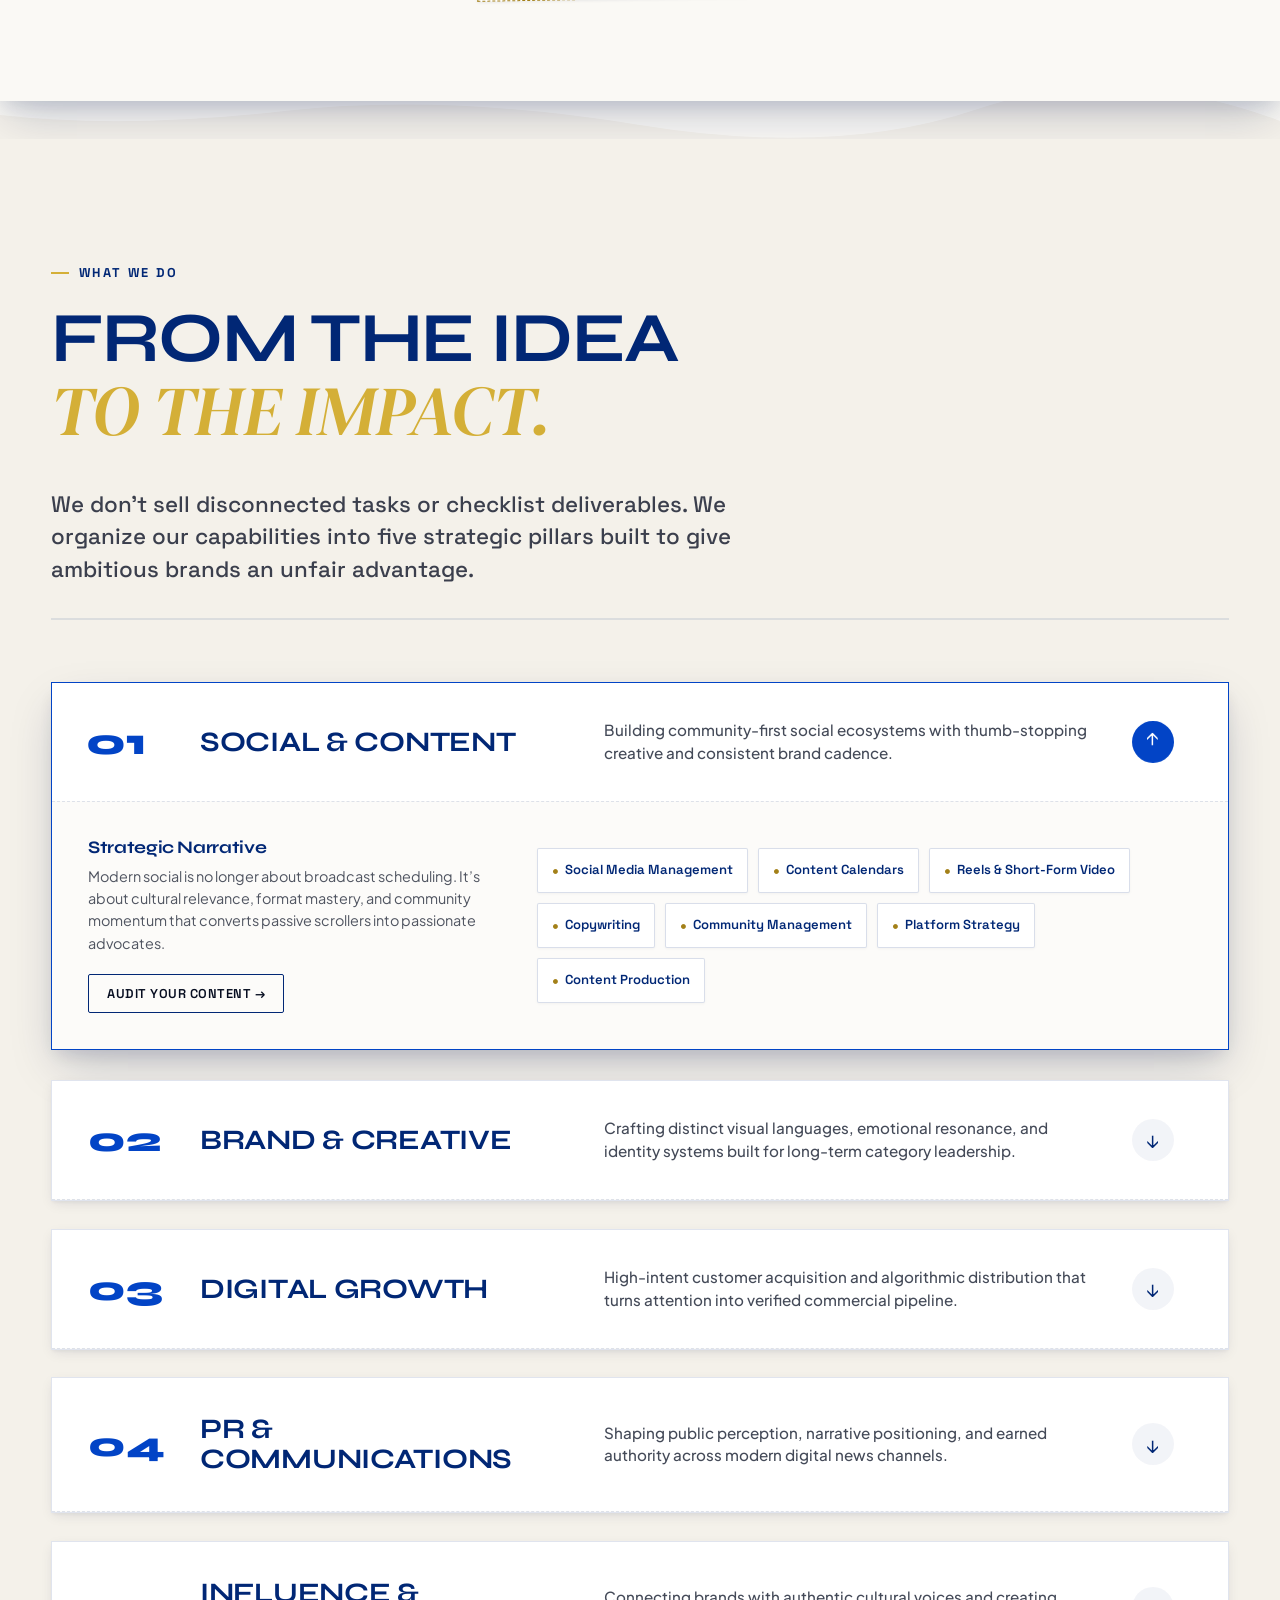
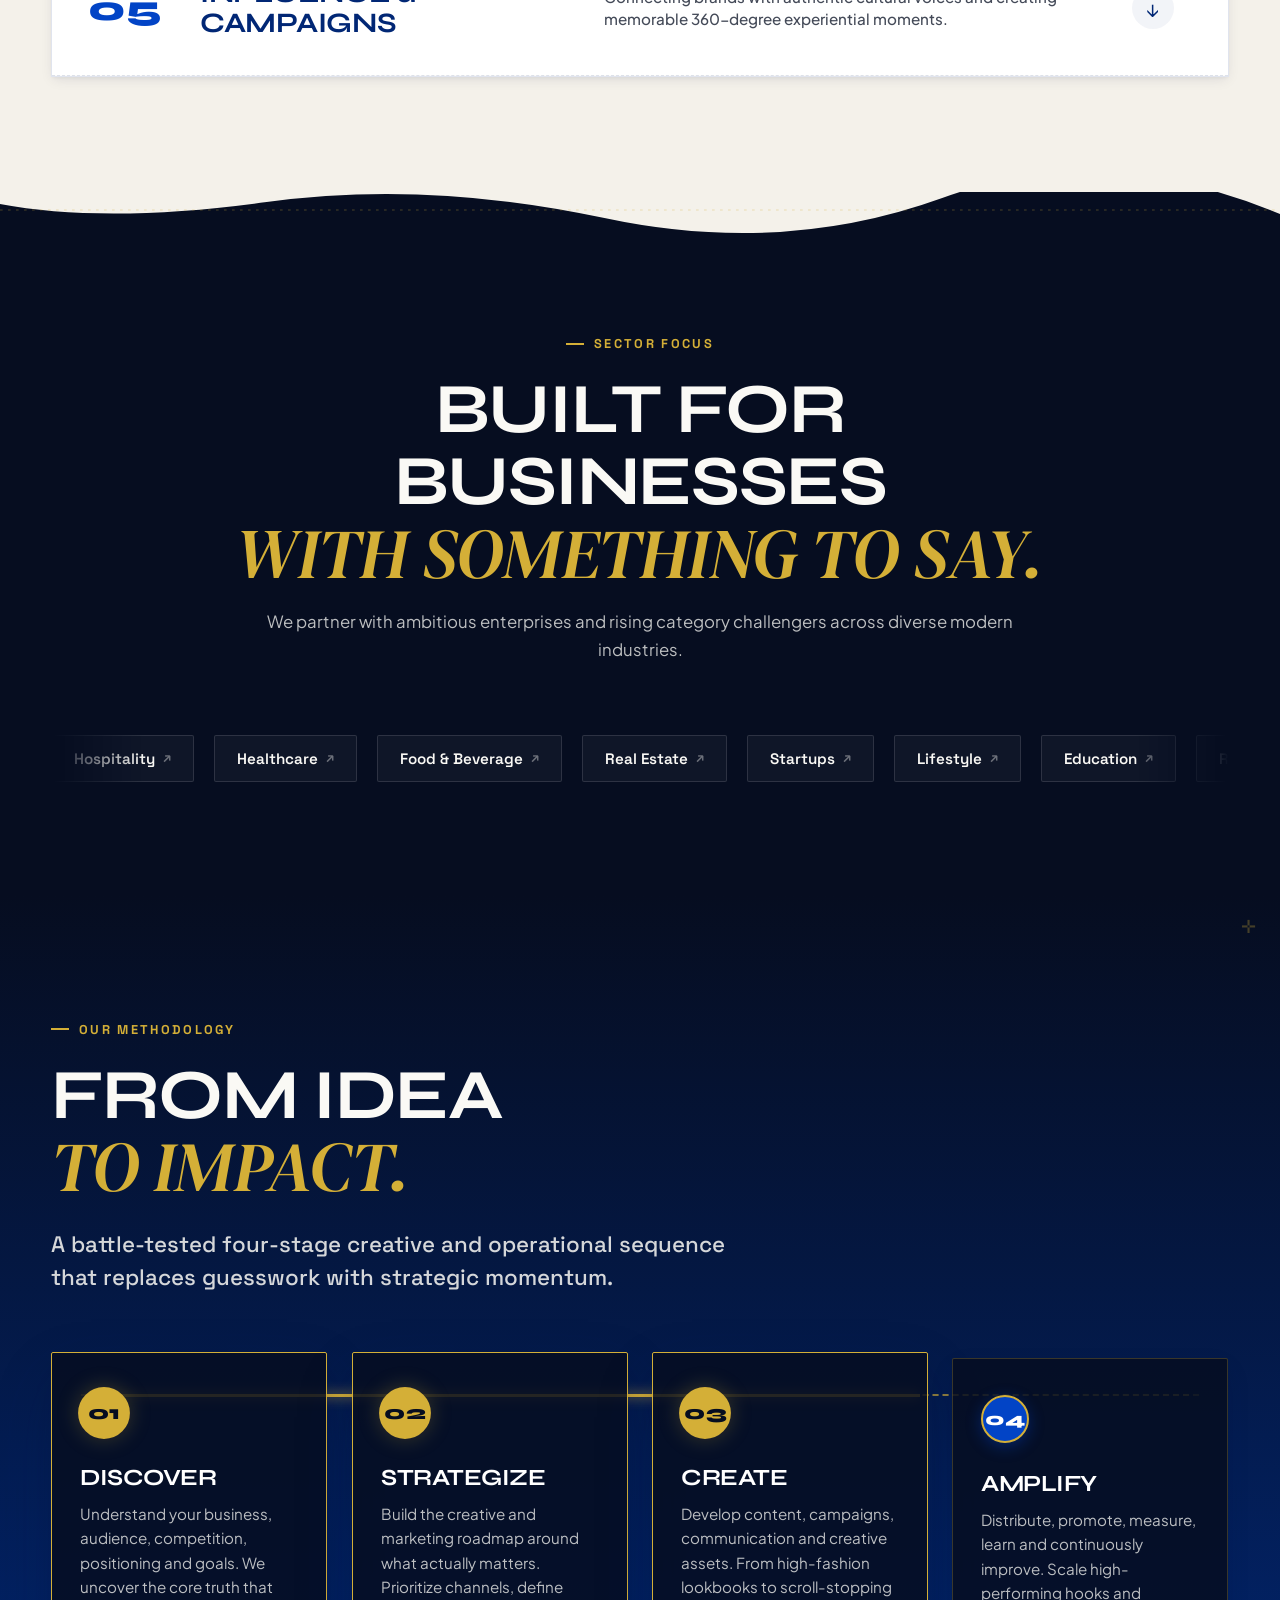
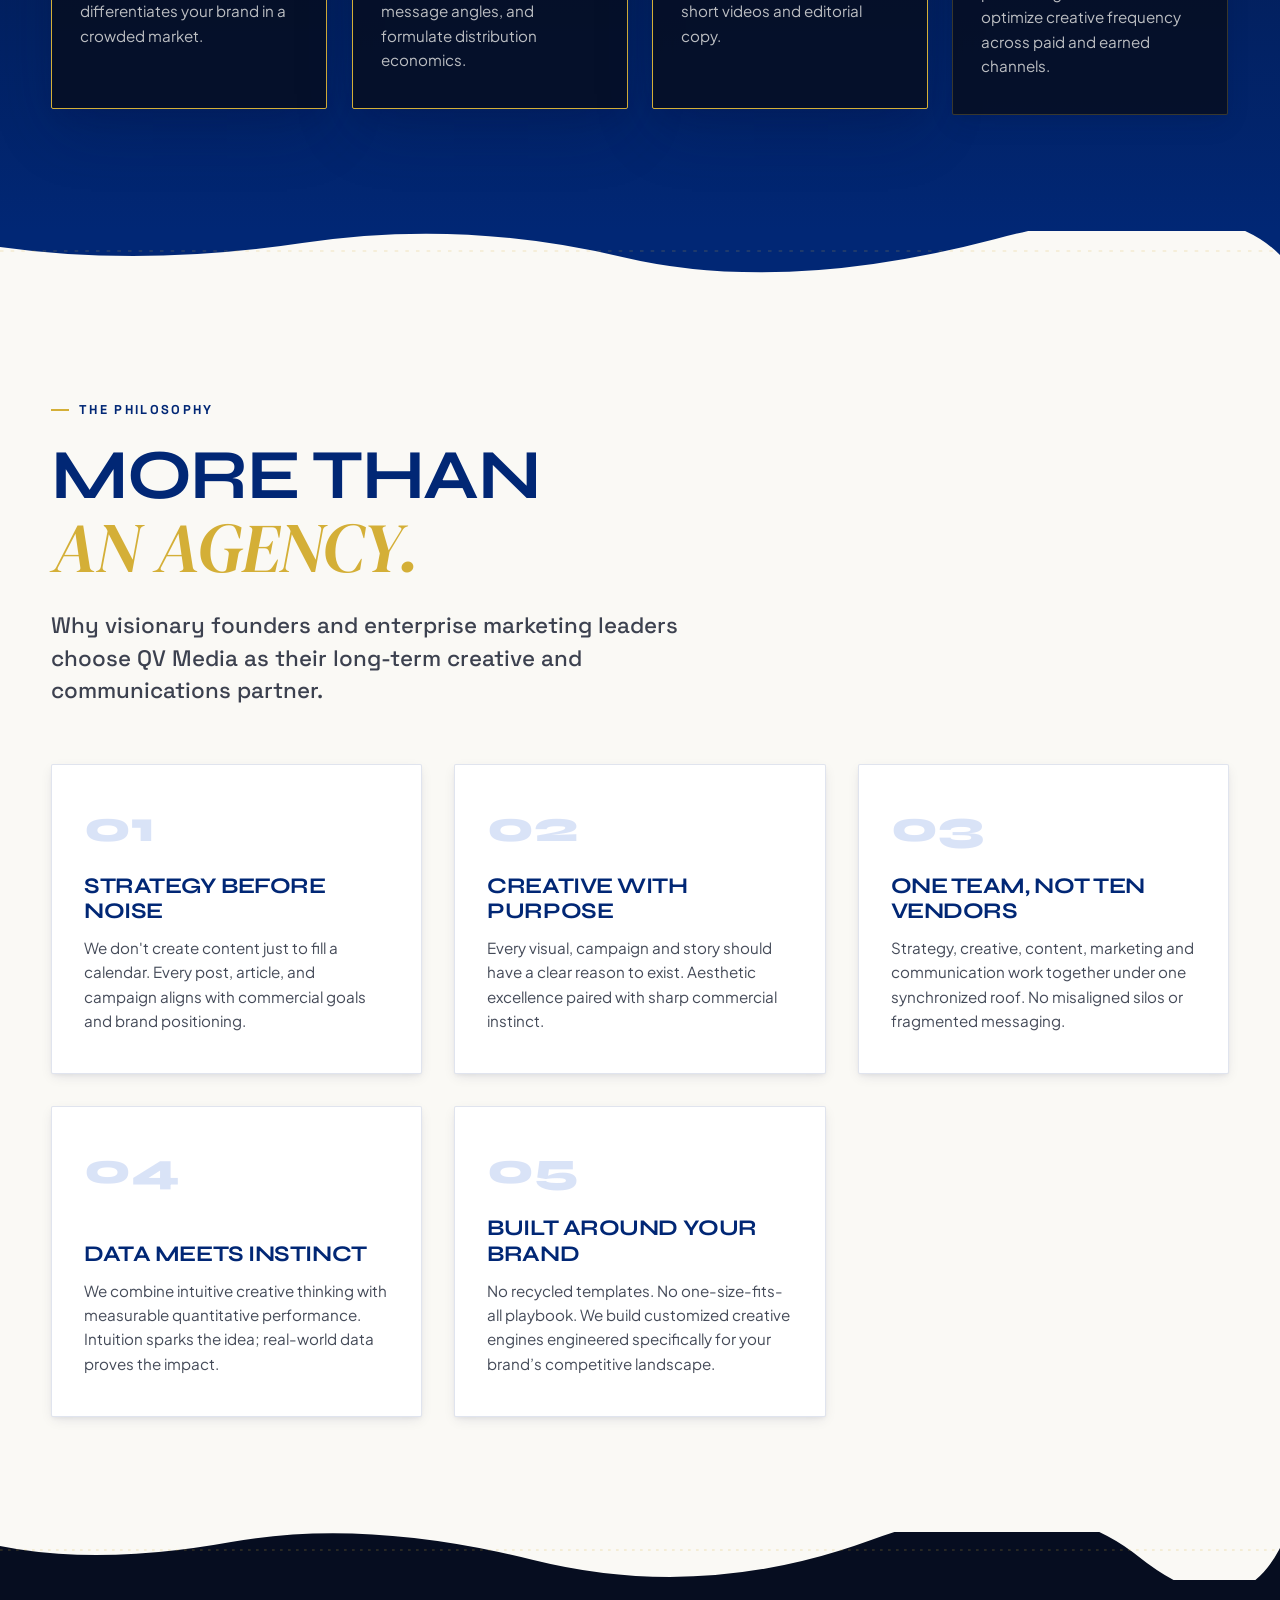
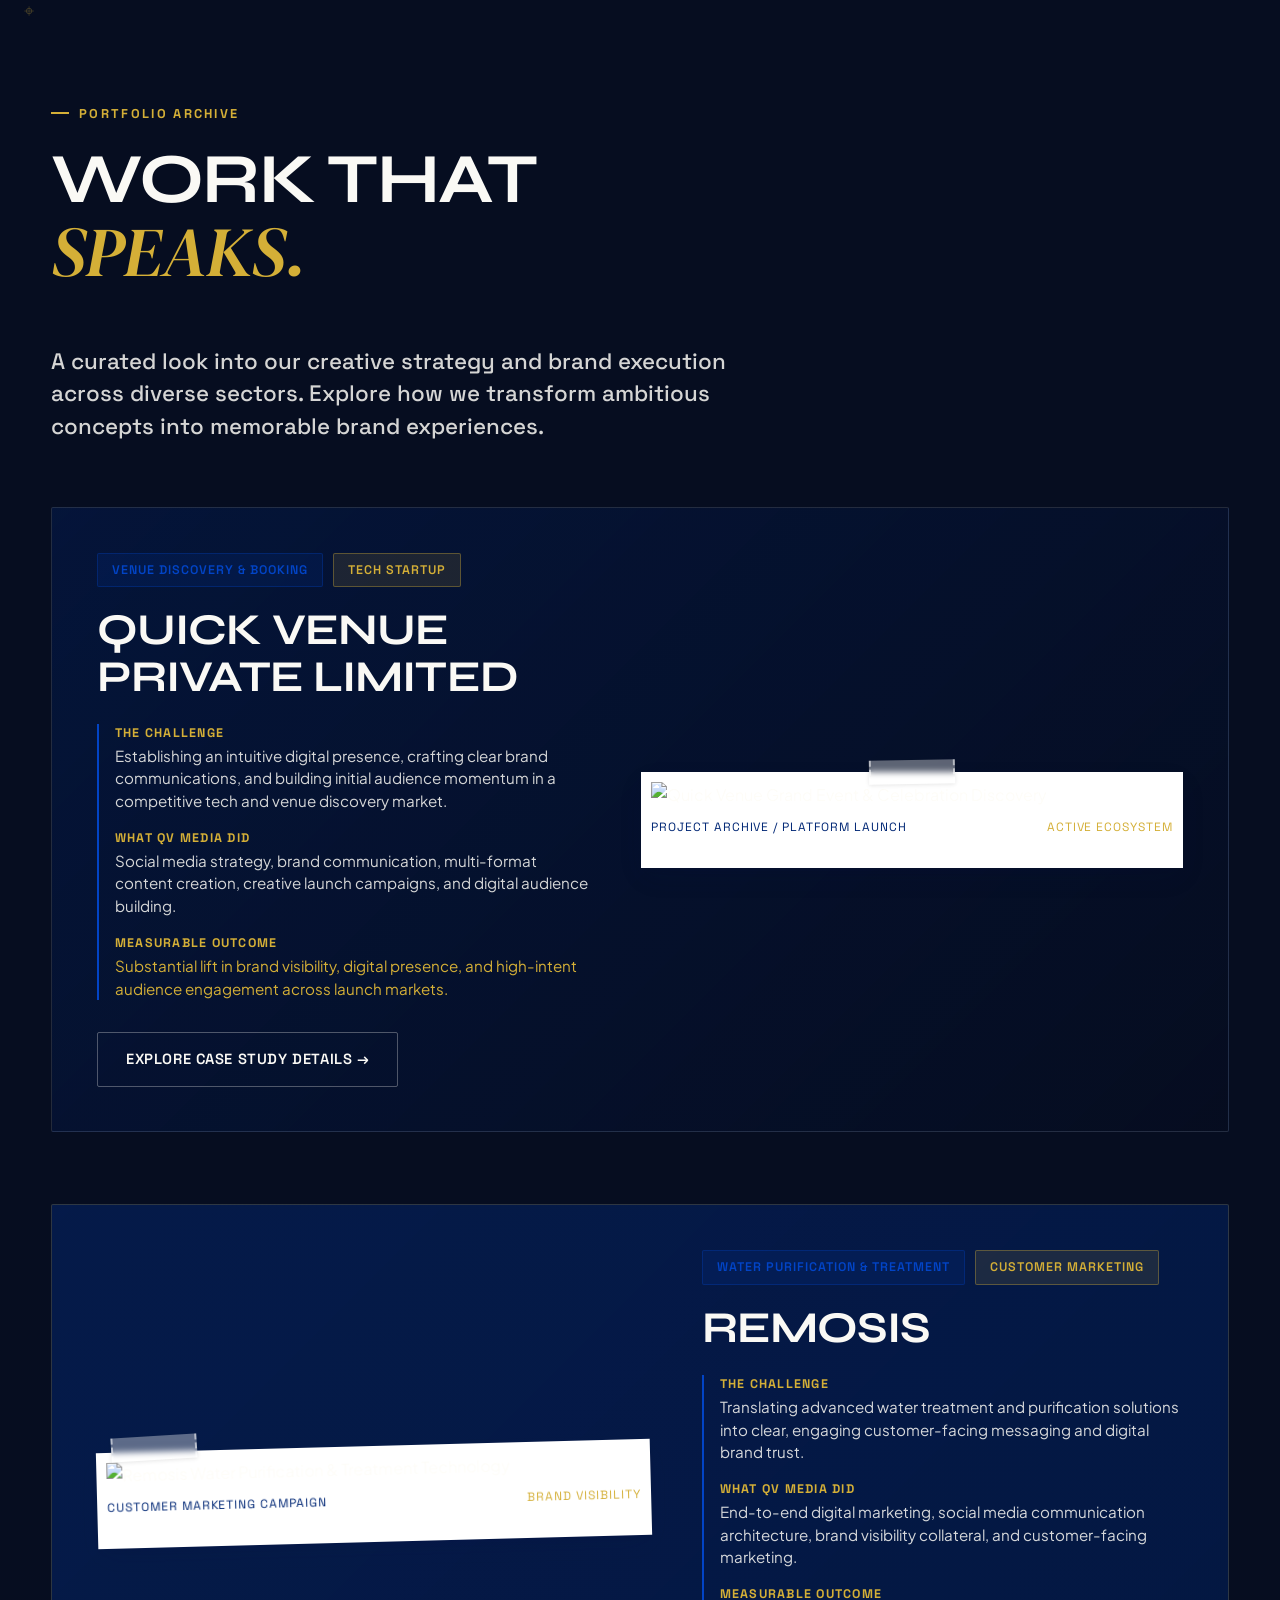
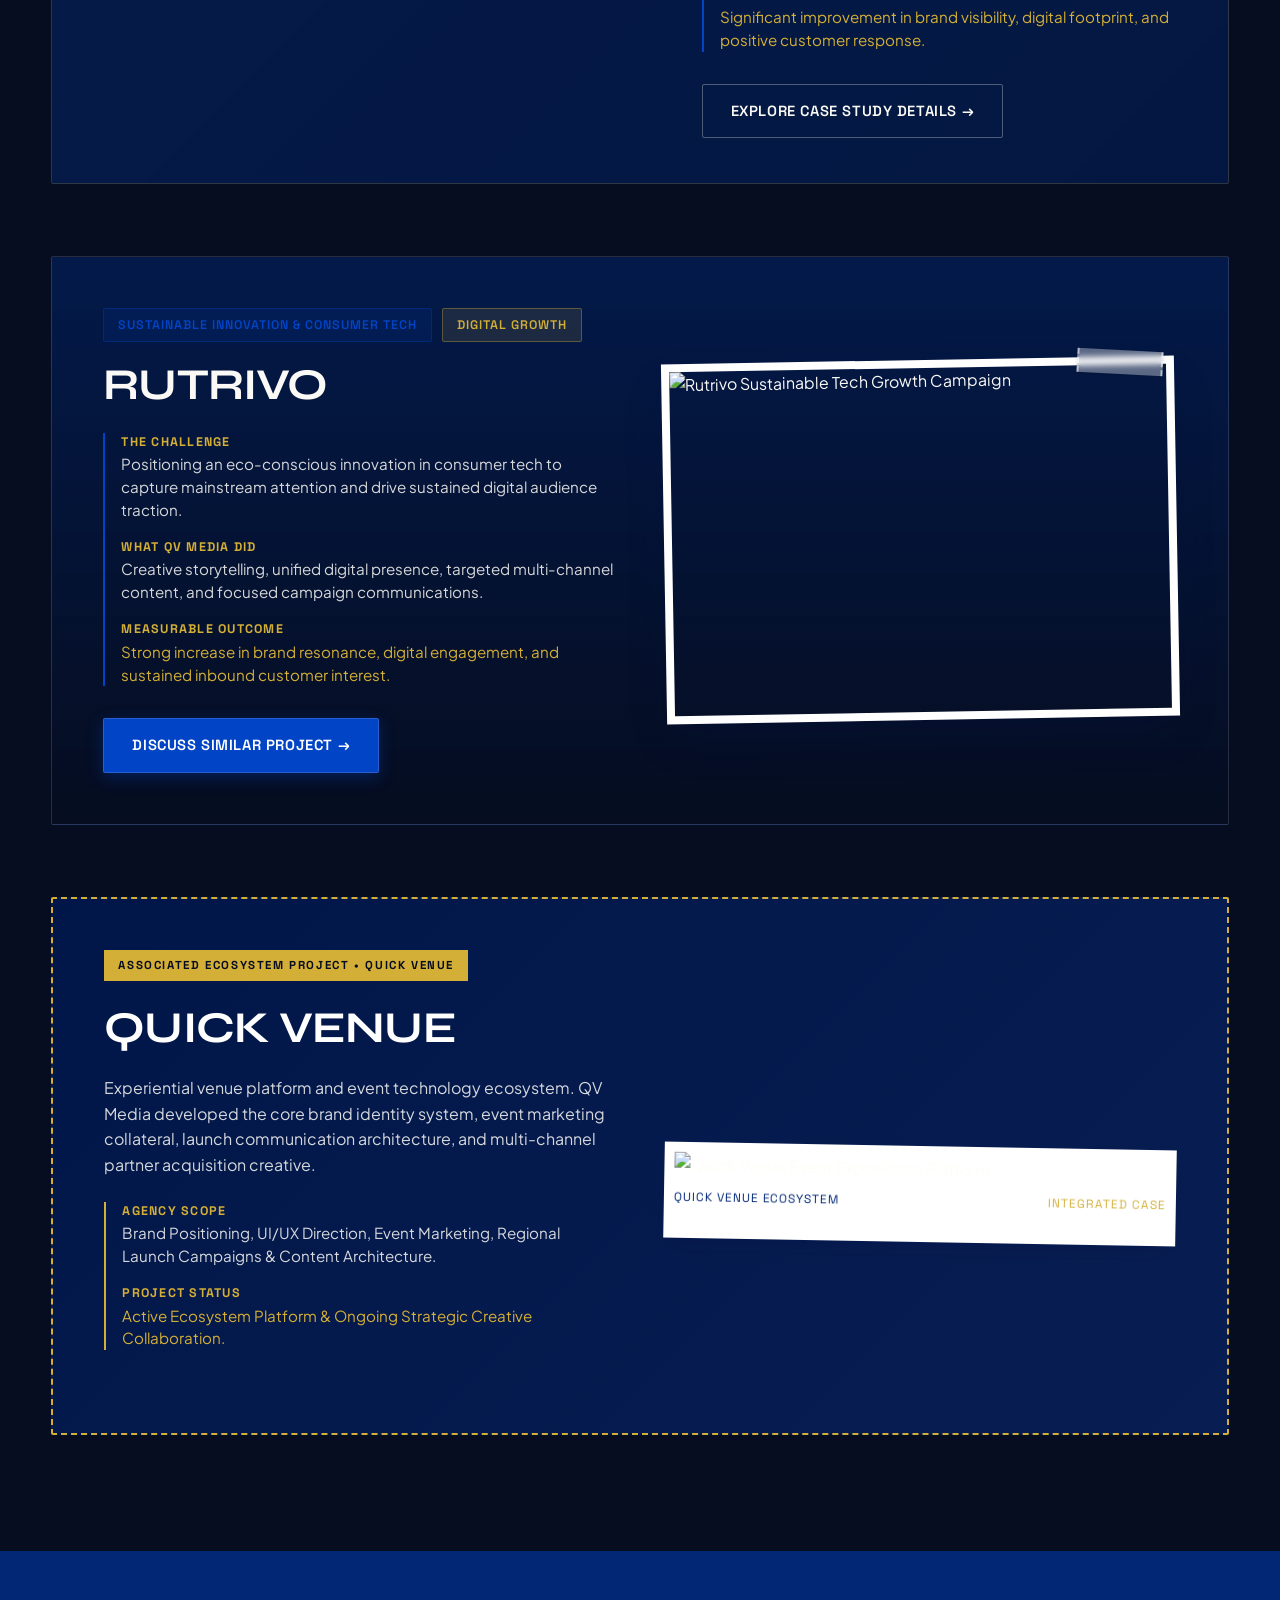
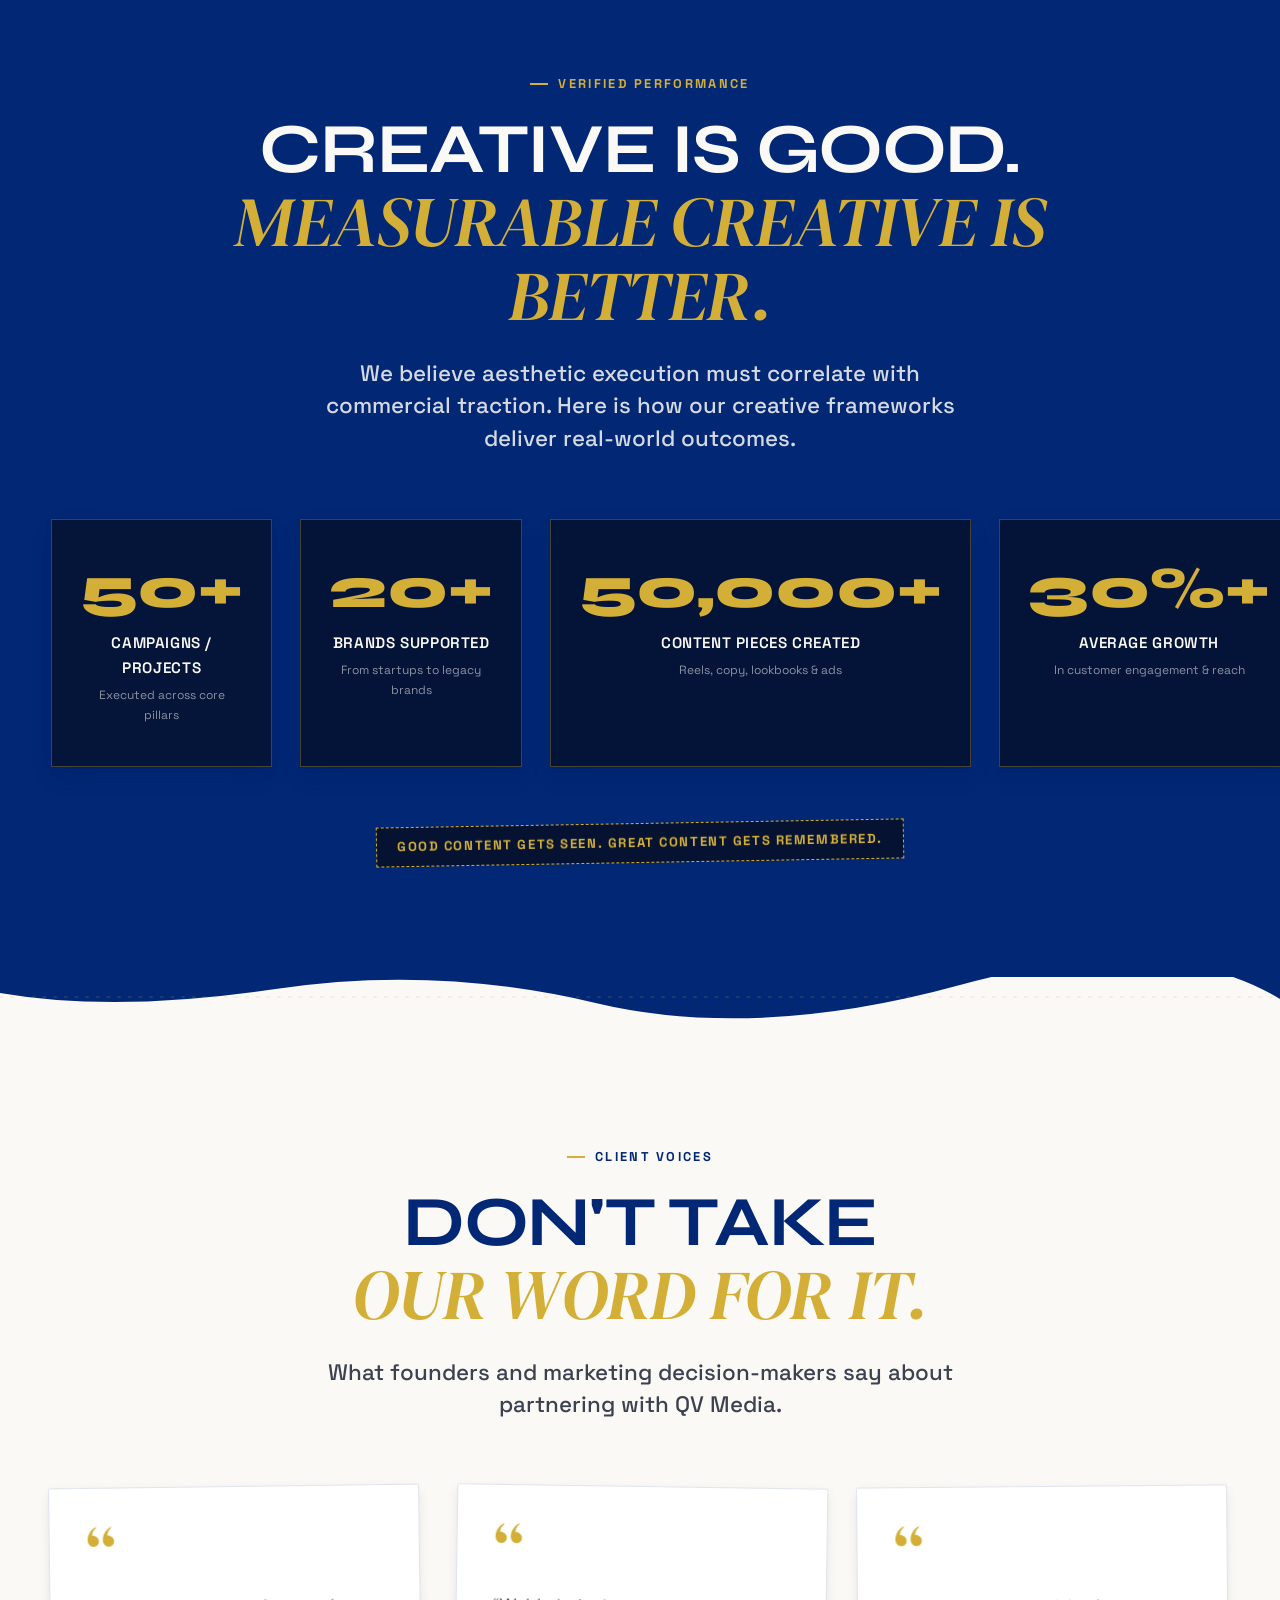
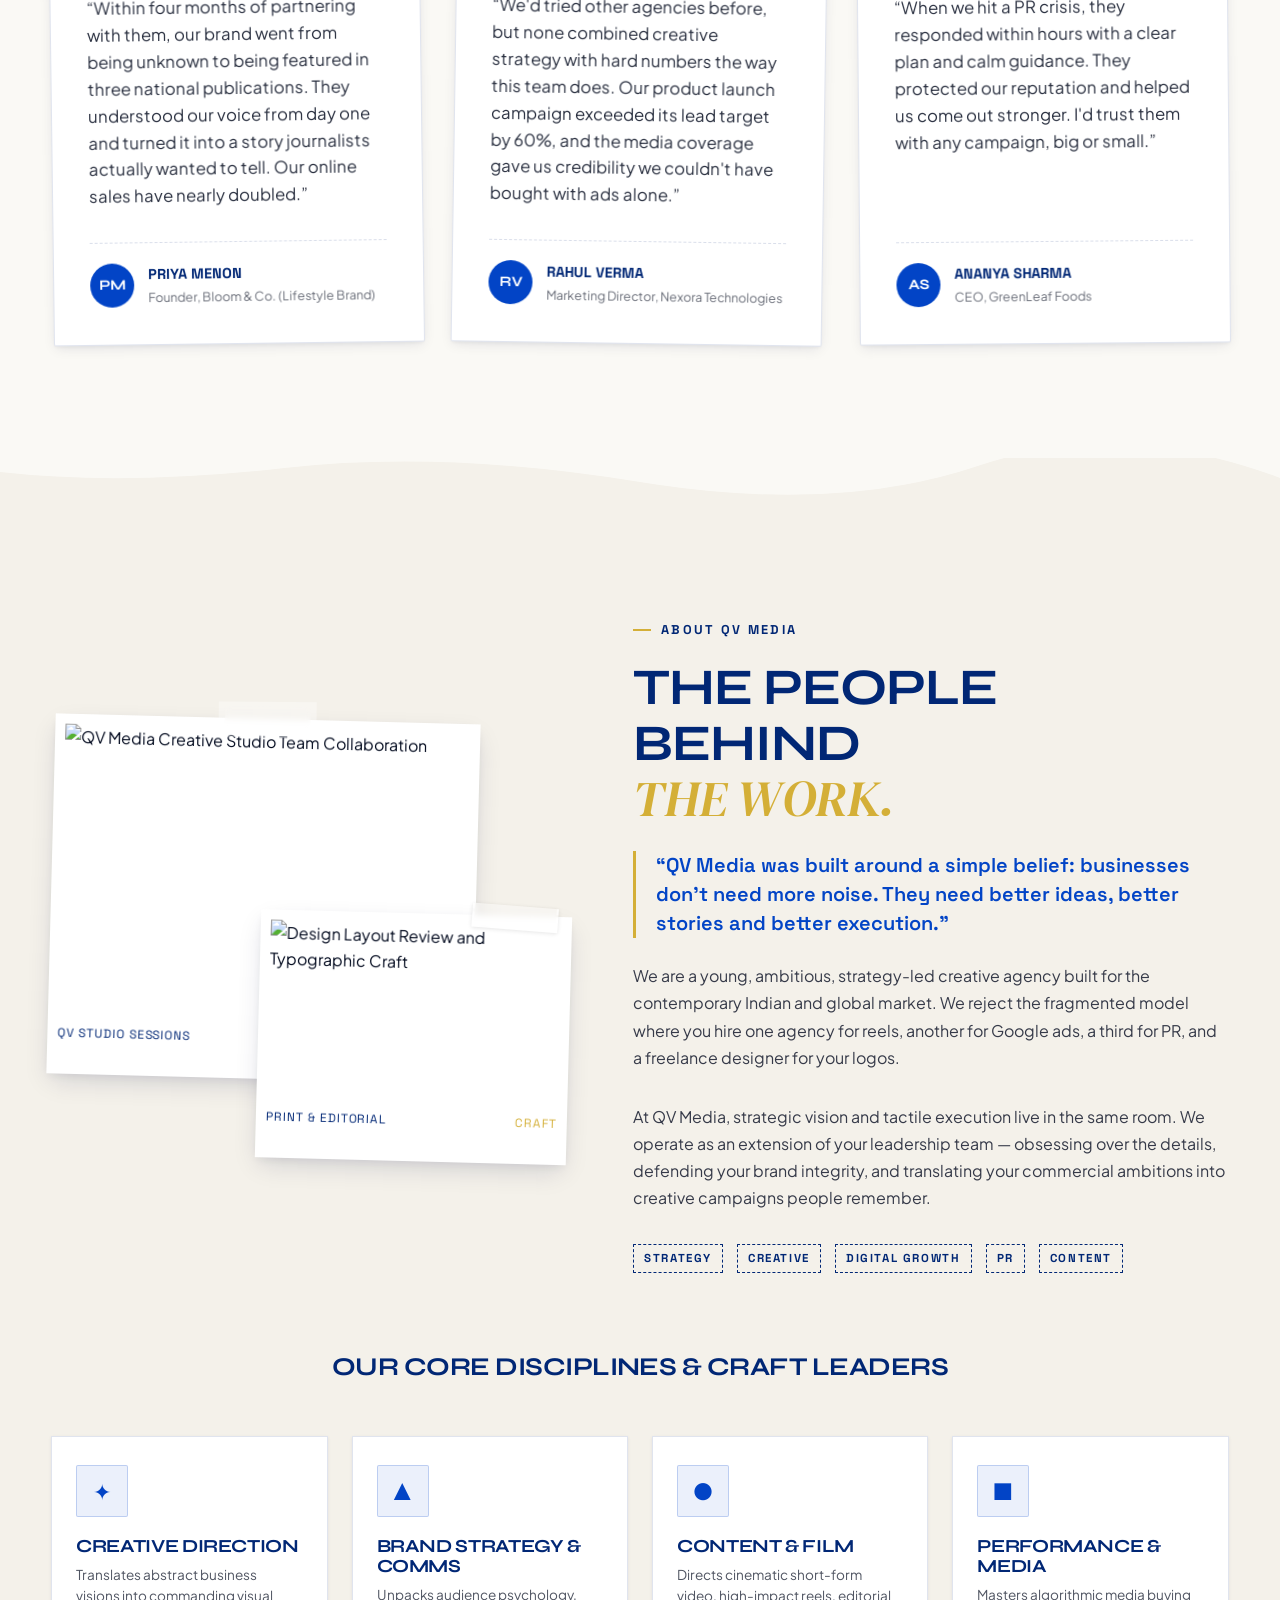
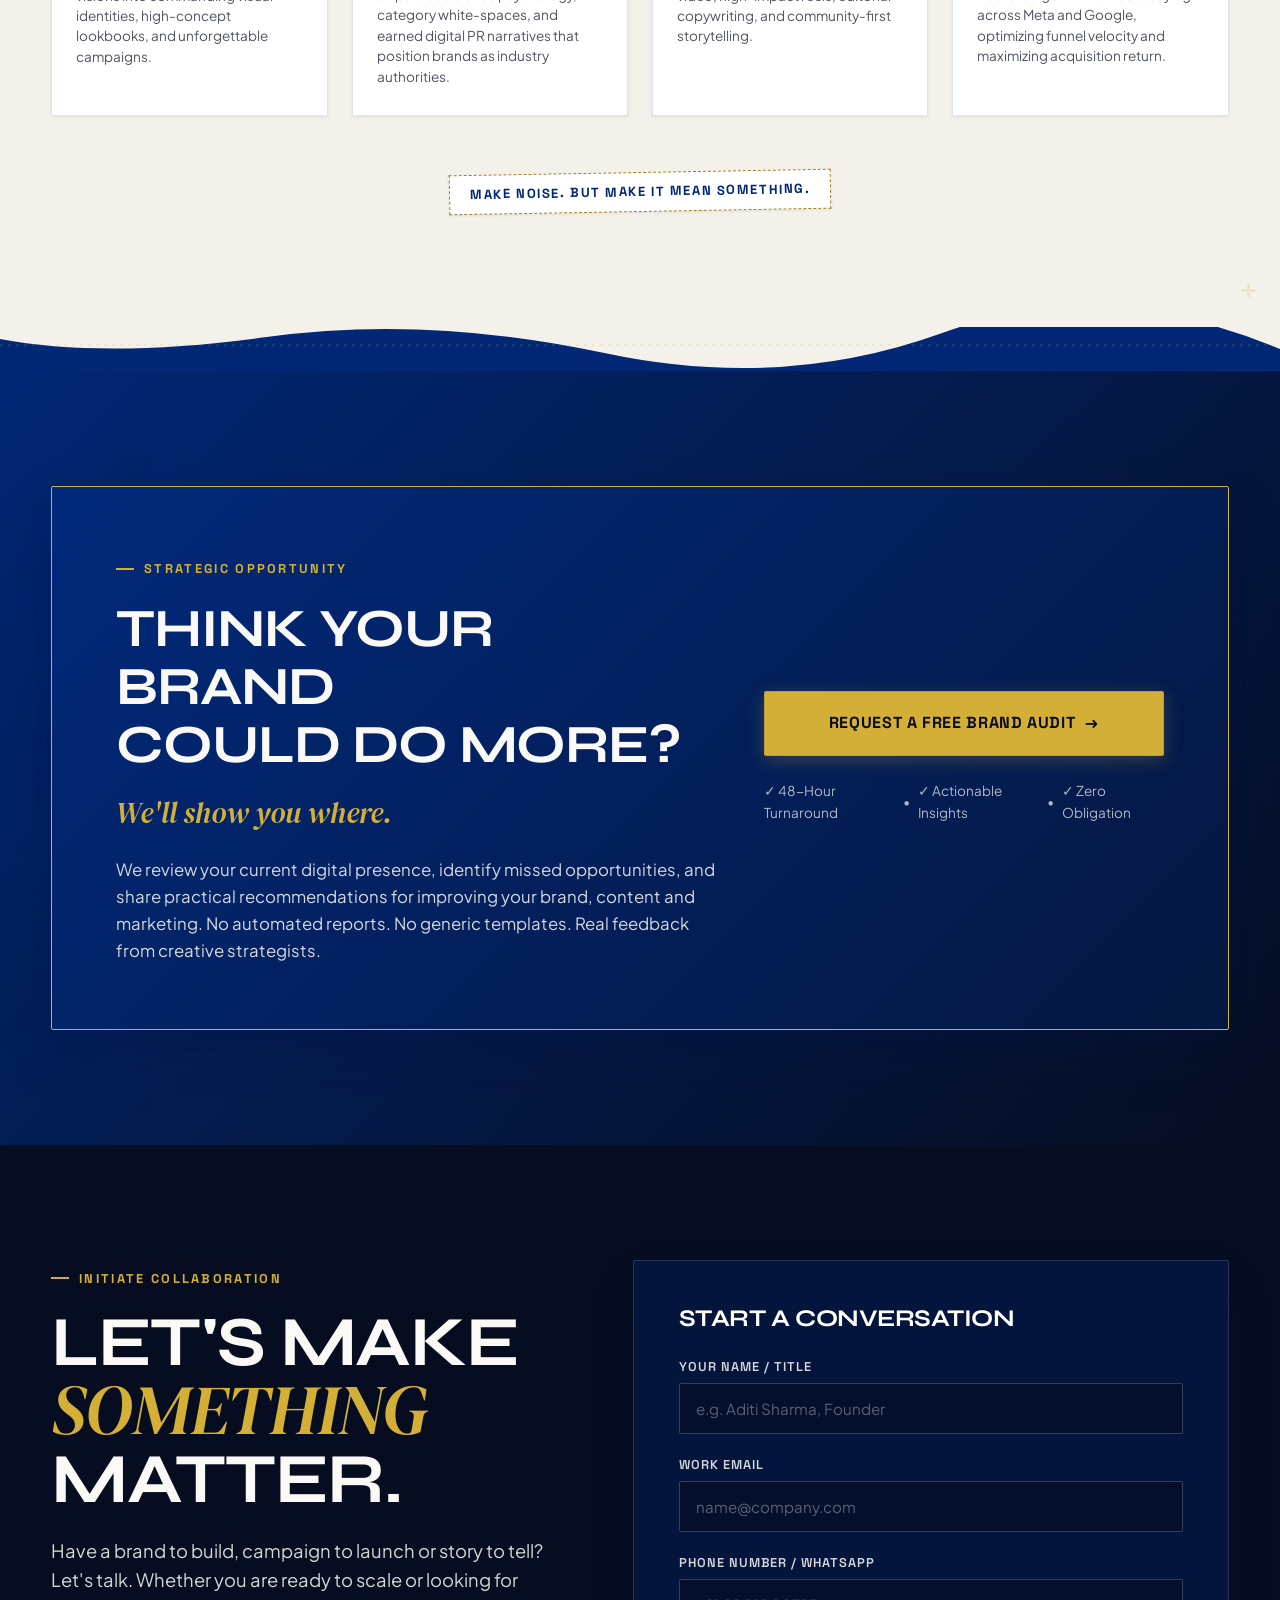
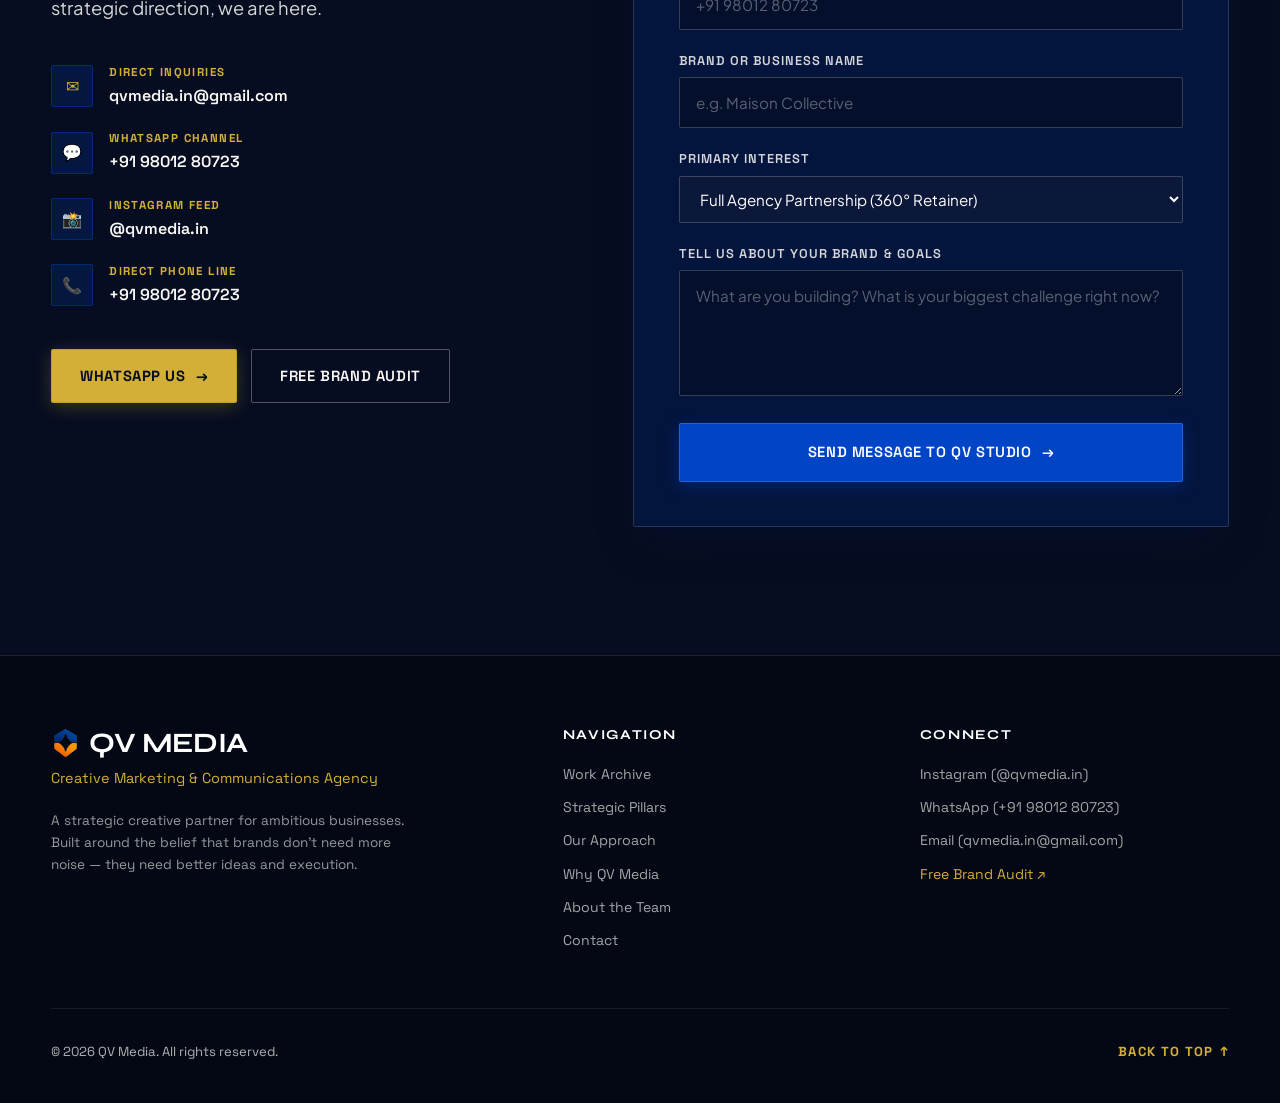
==== commit 4e8dd702: "feat: embed Zanderio AI chat support widget" ====
--- a/QV_MEDIA_STANDALONE.html
+++ b/QV_MEDIA_STANDALONE.html
@@ -5653,5 +5653,7 @@
 }
 
 </script>
+  <!-- Zanderio AI Assistant Widget -->
+  <script src="https://cdn.zanderio.ai/widget/loader.js" data-id="wdg_VYq9rrDriKTeKmzNqcLjAAPc" defer></script>
 </body>
 </html>
